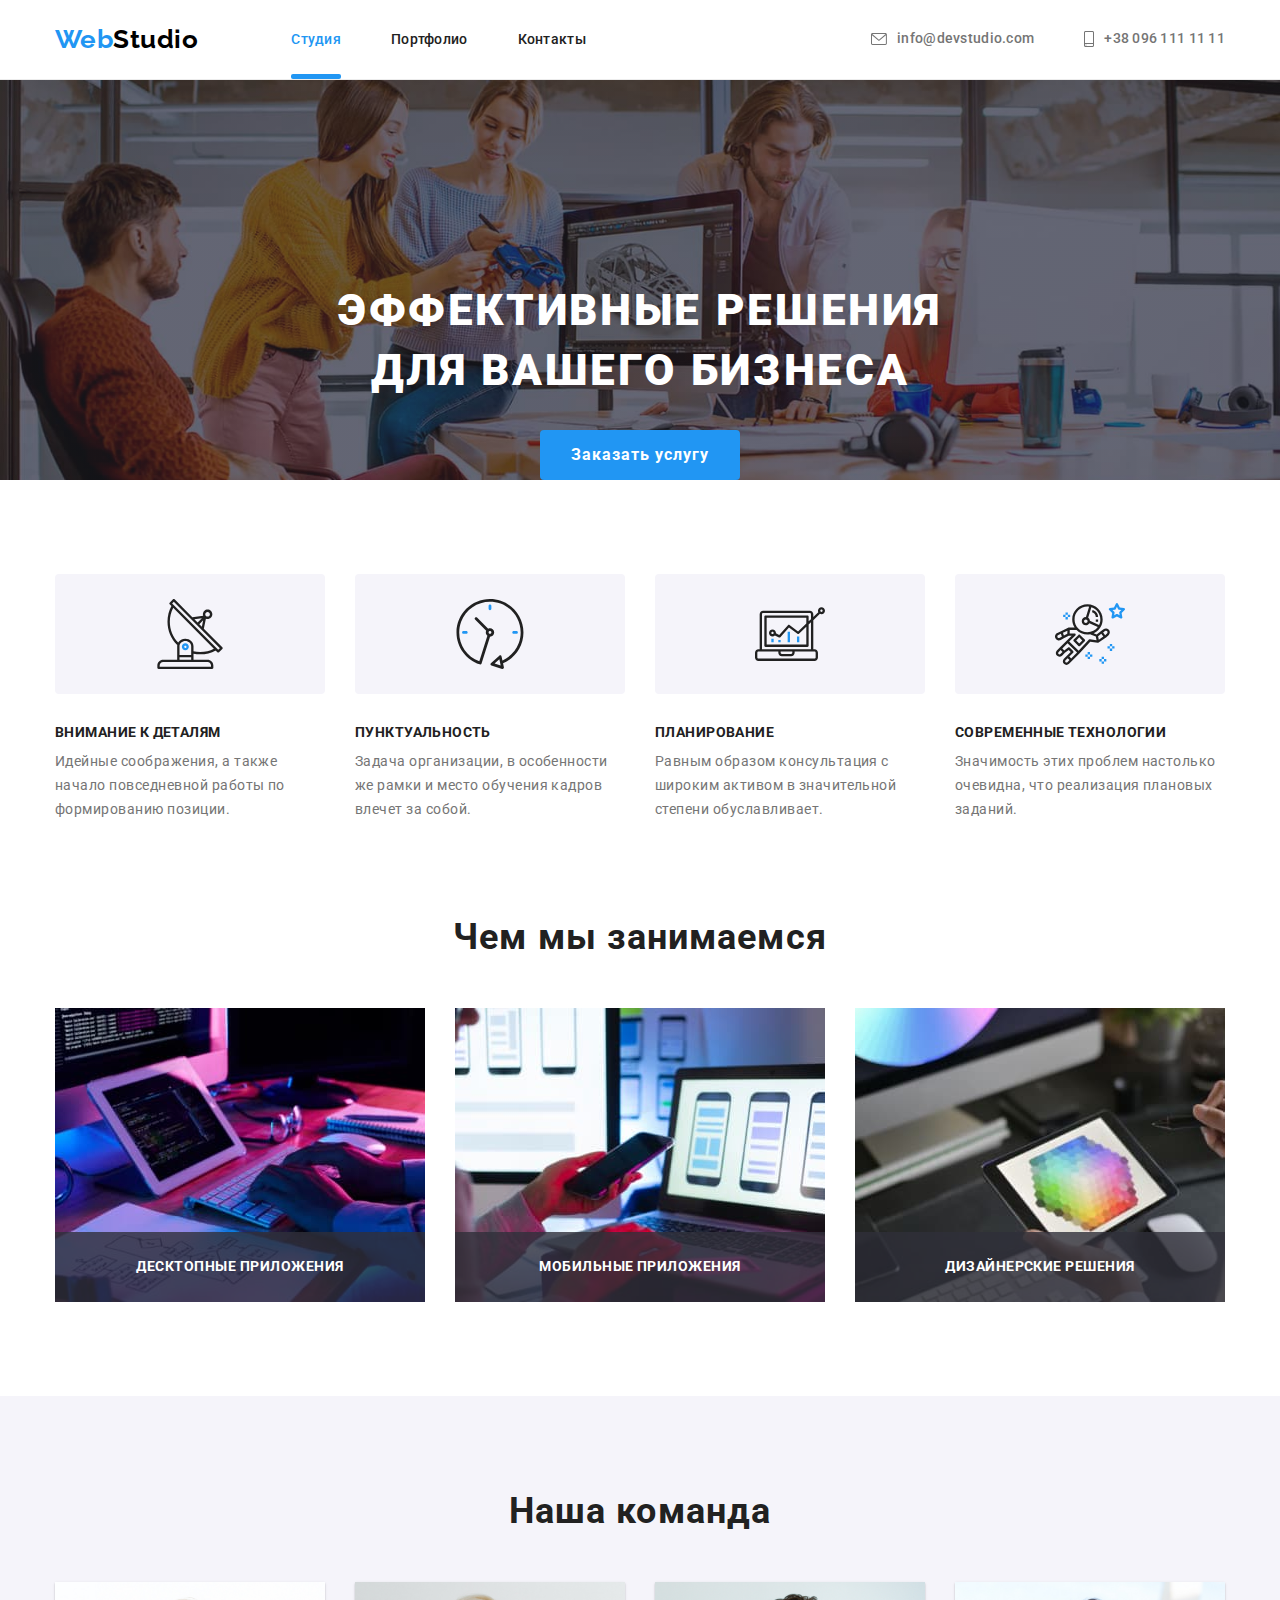
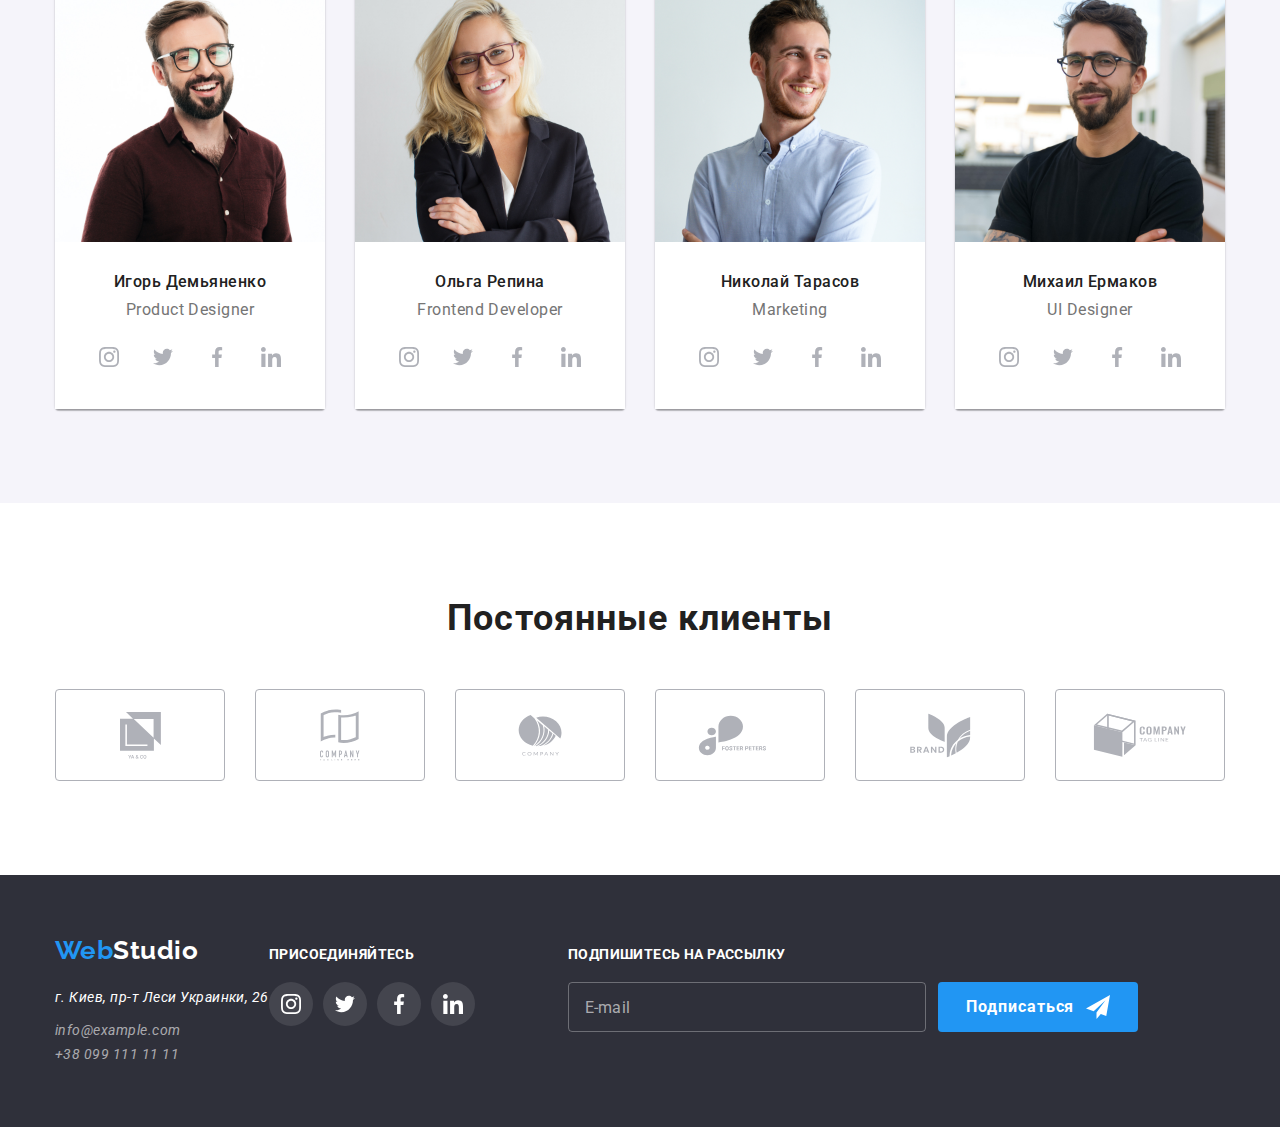
==== index.html @ 848163d6 "added images folders" ====
<!DOCTYPE html>
<html lang="ru">
  <head>
    <meta charset="UTF-8" />
    <meta http-equiv="X-UA-Compatible" content="IE=edge" />
    <meta name="viewport" content="width=device-width, initial-scale=1.0" />
    <title>WebStudio</title>
    <link rel="preconnect" href="https://fonts.googleapis.com" />
    <link rel="preconnect" href="https://fonts.gstatic.com" crossorigin />
    <link
      href="https://fonts.googleapis.com/css2?family=Raleway:wght@700&family=Roboto:wght@400;500;700;900&display=swap"
      rel="stylesheet"
    />
    <link
      rel="stylesheet"
      href="https://cdnjs.cloudflare.com/ajax/libs/modern-normalize/1.1.0/modern-normalize.min.css"
    />
    <link rel="stylesheet" href="./css/main.min.css" />
  </head>
  <body class="page">
    <!-- Шапка сайта -->

    <header class="page-header">
      <div class="container page-header__container">
        <nav class="main-nav">
          <a href="./index.html" class="logo page-header__logo list">
            <span>Web</span>Studio
          </a>

          <ul class="site-nav-list list">
            <li class="site-nav-list__item">
              <a class="site-nav-list__link list current" href="./index.html"
                >Студия</a
              >
            </li>
            <li class="site-nav-list__item">
              <a class="site-nav-list__link list" href="./portfolio.html"
                >Портфолио</a
              >
            </li>
            <li class="site-nav-list__item">
              <a class="site-nav-list__link list" href="">Контакты</a>
            </li>
          </ul>
        </nav>

        <ul class="auth-list list">
          <li class="auth-list__item">
            <a class="auth-list__link list" href="mailto:info@devstudio.com"
              ><svg class="auth-list__icon-mail icons">
                <use href="./images/svg/icons.svg#icon-envelope"></use></svg
              >info@devstudio.com</a
            >
          </li>
          <li class="auth-list__item">
            <a class="auth-list__link list" href="tel:+380961111111"
              ><svg class="auth-list__icon-smartphone icons">
                <use href="./images/svg/icons.svg#icon-smartphone"></use></svg
              >+38 096 111 11 11</a
            >
          </li>
        </ul>
      </div>
    </header>
    <main>
      <!-- Эффективные решения для вашего бизнеса -->
      <section class="hero">
        <div class="container">
          <h1 class="title hero__title hero__title--position">
            Эффективные решения для вашего бизнеса
          </h1>
          <button class="button" type="button" data-modal-open>
            Заказать услугу
          </button>
        </div>
      </section>

      <!-- Наши преимущества -->
      <section class="section features">
        <div class="container">
          <h2 class="title title--invisible">Наши преимущества</h2>
          <ul class="features-list list">
            <li class="features-list__item">
              <div class="features-list__image">
                <svg class="features-list__icon">
                  <use href="./images/svg/icons.svg#icon-antenna"></use>
                </svg>
              </div>
              <h3 class="title features-list__title">Внимание к деталям</h3>
              <p class="features-list__desc">
                Идейные соображения, а также начало повседневной работы по
                формированию позиции.
              </p>
            </li>
            <li class="features-list__item">
              <div class="features-list__image">
                <svg class="features-list__icon">
                  <use href="./images/svg/icons.svg#icon-clock"></use>
                </svg>
              </div>
              <h3 class="title features-list__title">Пунктуальность</h3>
              <p class="features-list__desc">
                Задача организации, в особенности же рамки и место обучения
                кадров влечет за собой.
              </p>
            </li>
            <li class="features-list__item">
              <div class="features-list__image">
                <svg class="features-list__icon">
                  <use href="./images/svg/icons.svg#icon-diagram"></use>
                </svg>
              </div>
              <h3 class="title features-list__title">Планирование</h3>
              <p class="features-list__desc">
                Равным образом консультация с широким активом в значительной
                степени обуславливает.
              </p>
            </li>
            <li class="features-list__item">
              <div class="features-list__image">
                <svg class="features-list__icon">
                  <use href="./images/svg/icons.svg#icon-astronaut"></use>
                </svg>
              </div>
              <h3 class="title features-list__title">Современные технологии</h3>
              <p class="features-list__desc">
                Значимость этих проблем настолько очевидна, что реализация
                плановых заданий.
              </p>
            </li>
          </ul>
        </div>
      </section>

      <!-- Чем мы занимаемся -->
      <section class="section job">
        <div class="container">
          <h2 class="title title--position job__title">Чем мы занимаемся</h2>
          <ul class="job-list list">
            <li class="job-list__item">
              <img
                class="job-list__image"
                src="./images/job/image-1.jpg"
                alt="Верстка сайта"
                width="370"
              />
              <div class="job-list__wrapper">
                <p class="job-list__text">Десктопные приложения</p>
              </div>
            </li>
            <li class="job-list__item">
              <img
                class="job-list__image"
                src="./images/job/image-2.jpg"
                alt="Взаимодействие телефона и компьютера"
                width="370"
              />
              <div class="job-list__wrapper">
                <p class="job-list__text">Мобильные приложения</p>
              </div>
            </li>
            <li class="job-list__item">
              <img
                class="job-list__image"
                src="./images/job/image-3.jpg"
                alt="Выбор палитры цвета на планшете"
                width="370"
              />
              <div class="job-list__wrapper">
                <p class="job-list__text">Дизайнерские решения</p>
              </div>
            </li>
          </ul>
        </div>
      </section>

      <!-- Наша Команда -->
      <section class="section team">
        <div class="container">
          <h2 class="title title--position team__title">Наша команда</h2>
          <ul class="team-list list">
            <li class="team-list__item">
              <img
                class="team-list__image"
                src="./images/team/igor.jpg"
                alt="Мужчина в коричневой рубашке"
                width="270"
              />
              <div class="team-list__wrapper">
                <h3 class="title team-list__title team-list__title--position">
                  Игорь Демьяненко
                </h3>
                <p class="team-list__desc" lang="en">Product Designer</p>
                <ul class="socials-list list">
                  <li class="socials-list__item">
                    <a href="" class="socials-list__link"
                      ><svg width="20" height="20" class="socials-list__icon">
                        <use
                          href="./images/svg/icons.svg#icon-instagram"
                        ></use></svg
                    ></a>
                  </li>
                  <li class="socials-list__item">
                    <a href="" class="socials-list__link">
                      <svg width="20" height="20" class="socials-list__icon">
                        <use href="./images/svg/icons.svg#icon-twitter"></use>
                      </svg>
                    </a>
                  </li>
                  <li class="socials-list__item">
                    <a href="" class="socials-list__link">
                      <svg width="20" height="20" class="socials-list__icon">
                        <use href="./images/svg/icons.svg#icon-facebook"></use>
                      </svg>
                    </a>
                  </li>
                  <li class="socials-list__item">
                    <a href="" class="socials-list__link">
                      <svg width="20" height="20" class="socials-list__icon">
                        <use href="./images/svg/icons.svg#icon-linkedin"></use>
                      </svg>
                    </a>
                  </li>
                </ul>
              </div>
            </li>
            <li class="team-list__item">
              <img
                class="team-list__image"
                src="./images/team/olga.jpg"
                alt="Женщина в темном пиджаке"
                width="270"
              />
              <div class="team-list__wrapper">
                <h3 class="title team-list__title team-list__title--position">
                  Ольга Репина
                </h3>
                <p class="team-list__desc" lang="en">Frontend Developer</p>
                <ul class="socials-list list">
                  <li class="socials-list__item">
                    <a href="" class="socials-list__link">
                      <svg width="20" height="20" class="socials-list__icon">
                        <use href="./images/svg/icons.svg#icon-instagram"></use>
                      </svg>
                    </a>
                  </li>
                  <li class="socials-list__item">
                    <a href="" class="socials-list__link">
                      <svg width="20" height="20" class="socials-list__icon">
                        <use href="./images/svg/icons.svg#icon-twitter"></use>
                      </svg>
                    </a>
                  </li>
                  <li class="socials-list__item">
                    <a href="" class="socials-list__link">
                      <svg width="20" height="20" class="socials-list__icon">
                        <use href="./images/svg/icons.svg#icon-facebook"></use>
                      </svg>
                    </a>
                  </li>
                  <li class="socials-list__item">
                    <a href="" class="socials-list__link">
                      <svg width="20" height="20" class="socials-list__icon">
                        <use href="./images/svg/icons.svg#icon-linkedin"></use>
                      </svg>
                    </a>
                  </li>
                </ul>
              </div>
            </li>
            <li class="team-list__item">
              <img
                class="team-list__image"
                src="./images/team/nikolay.jpg"
                alt="Мужчина в светлой рубашке"
                width="270"
              />
              <div class="team-list__wrapper">
                <h3 class="title team-list__title team-list__title--position">
                  Николай Тарасов
                </h3>
                <p class="team-list__desc" lang="en">Marketing</p>
                <ul class="socials-list list">
                  <li class="socials-list__item">
                    <a href="" class="socials-list__link">
                      <svg width="20" height="20" class="socials-list__icon">
                        <use href="./images/svg/icons.svg#icon-instagram"></use>
                      </svg>
                    </a>
                  </li>
                  <li class="socials-list__item">
                    <a href="" class="socials-list__link">
                      <svg width="20" height="20" class="socials-list__icon">
                        <use href="./images/svg/icons.svg#icon-twitter"></use>
                      </svg>
                    </a>
                  </li>
                  <li class="socials-list__item">
                    <a href="" class="socials-list__link">
                      <svg width="20" height="20" class="socials-list__icon">
                        <use href="./images/svg/icons.svg#icon-facebook"></use>
                      </svg>
                    </a>
                  </li>
                  <li class="socials-list__item">
                    <a href="" class="socials-list__link">
                      <svg width="20" height="20" class="socials-list__icon">
                        <use href="./images/svg/icons.svg#icon-linkedin"></use>
                      </svg>
                    </a>
                  </li>
                </ul>
              </div>
            </li>
            <li class="team-list__item">
              <img
                class="team-list__image"
                src="./images/team/mihail.jpg"
                alt="Мужчина в черной футболке"
                width="270"
              />
              <div class="team-list__wrapper">
                <h3 class="title team-list__title team-list__title--position">
                  Михаил Ермаков
                </h3>
                <p class="team-list__desc" lang="en">UI Designer</p>
                <ul class="socials-list list">
                  <li class="socials-list__item">
                    <a href="" class="socials-list__link list">
                      <svg width="20" height="20" class="socials-list__icon">
                        <use href="./images/svg/icons.svg#icon-instagram"></use>
                      </svg>
                    </a>
                  </li>
                  <li class="socials-list__item">
                    <a href="" class="socials-list__link">
                      <svg width="20" height="20" class="socials-list__icon">
                        <use href="./images/svg/icons.svg#icon-twitter"></use>
                      </svg>
                    </a>
                  </li>
                  <li class="socials-list__item">
                    <a href="" class="socials-list__link">
                      <svg width="20" height="20" class="socials-list__icon">
                        <use href="./images/svg/icons.svg#icon-facebook"></use>
                      </svg>
                    </a>
                  </li>
                  <li class="socials-list__item">
                    <a href="" class="socials-list__link">
                      <svg width="20" height="20" class="socials-list__icon">
                        <use href="./images/svg/icons.svg#icon-linkedin"></use>
                      </svg>
                    </a>
                  </li>
                </ul>
              </div>
            </li>
          </ul>
        </div>
      </section>
      <section class="customers section">
        <div class="container">
          <h2 class="title title--position">Постоянные клиенты</h2>
          <ul class="customers-list list">
            <li class="customers-list__item">
              <a href="" class="customers-list__link">
                <svg width="41" height="47" class="customers-list__icon">
                  <use href="./images/svg/icons.svg#icon-ya-and-co"></use>
                </svg>
              </a>
            </li>
            <li class="customers-list__item">
              <a href="" class="customers-list__link">
                <svg width="40" height="52" class="customers-list__icon">
                  <use href="./images/svg/icons.svg#icon-company-here"></use>
                </svg>
              </a>
            </li>
            <li class="customers-list__item">
              <a href="" class="customers-list__link">
                <svg width="44" height="42" class="customers-list__icon">
                  <use href="./images/svg/icons.svg#icon-company"></use>
                </svg>
              </a>
            </li>
            <li class="customers-list__item">
              <a href="" class="customers-list__link">
                <svg width="85" height="41" class="customers-list__icon">
                  <use href="./images/svg/icons.svg#icon-foster-peters"></use>
                </svg>
              </a>
            </li>
            <li class="customers-list__item">
              <a href="" class="customers-list__link">
                <svg width="63" height="45" class="customers-list__icon">
                  <use href="./images/svg/icons.svg#icon-brand"></use>
                </svg>
              </a>
            </li>
            <li class="customers-list__item">
              <a href="" class="customers-list__link">
                <svg width="94" height="44" class="customers-list__icon">
                  <use
                    href="./images/svg/icons.svg#icon-company-tag-line"
                  ></use>
                </svg>
              </a>
            </li>
          </ul>
        </div>
      </section>
    </main>
    <footer class="footer">
      <div class="container footer__container">
        <div class="contact-info__wrapper">
          <a
            class="logo footer__logo logo--color--white list"
            href="./index.html"
          >
            <span>Web</span>Studio
          </a>
          <address class="contact-info">
            <p class="contact-info__text">г. Киев, пр-т Леси Украинки, 26</p>
            <ul class="contact-info__list list">
              <li class="contact-info__item">
                <a
                  class="contact-info__link--text--mail list"
                  href="mailto:info@example.com"
                  >info@example.com</a
                >
              </li>
              <li class="contact-info__item">
                <a
                  class="contact-info__link--text--tel list"
                  href="tel:+380991111111"
                  >+38 099 111 11 11</a
                >
              </li>
            </ul>
          </address>
        </div>
        <div class="connecting">
          <h2 class="footer__title">присоединяйтесь</h2>
          <ul class="socials-list socials-list--bgc--dark list">
            <li class="socials-list__item">
              <a
                href=""
                class="socials-list__link footer__socials-list--bgc--dark"
              >
                <svg width="20" height="20" class="socials-list__icon">
                  <use href="./images/svg/icons.svg#icon-instagram"></use>
                </svg>
              </a>
            </li>
            <li class="socials-list__item">
              <a
                href=""
                class="socials-list__link footer__socials-list--bgc--dark"
              >
                <svg width="20" height="20" class="socials-list__icon">
                  <use href="./images/svg/icons.svg#icon-twitter"></use>
                </svg>
              </a>
            </li>
            <li class="socials-list__item">
              <a
                href=""
                class="socials-list__link footer__socials-list--bgc--dark"
              >
                <svg width="20" height="20" class="socials-list__icon">
                  <use href="./images/svg/icons.svg#icon-facebook"></use>
                </svg>
              </a>
            </li>
            <li class="socials-list__item">
              <a
                href=""
                class="socials-list__link footer__socials-list--bgc--dark"
              >
                <svg width="20" height="20" class="socials-list__icon">
                  <use href="./images/svg/icons.svg#icon-linkedin"></use>
                </svg>
              </a>
            </li>
          </ul>
        </div>
        <form class="footer-form">
          <h2 class="footer-form__text footer__title">
            Подпишитесь на рассылку
          </h2>

          <div class="sigh-up">
            <input
              name="user_email"
              type="text"
              class="footer-form__input"
              placeholder="E-mail"
            />
            <span class="footer-form__wrapper">
              <button
                class="button footer-form__button--position--left"
                type="submit"
              >
                Подписаться
                <svg class="footer-button-modal-icon">
                  <use href="./images/svg/icons.svg#icon-sign-up"></use>
                </svg>
              </button>
            </span>
          </div>
        </form>
      </div>
    </footer>
    <div class="backdrop is-hidden" data-modal>
      <div class="overlay">
        <button class="button-close overlay__button-close" data-modal-close>
          <svg class="button-close__icon">
            <use href="images/svg/icons.svg#icon-modal-close"></use>
          </svg>
        </button>
        <form class="modal-form">
          <p class="modal-text">Оставьте свои данные, мы вам перезвоним</p>
          <label class="modal-label">
            <span class="modal-label-desc">Имя</span>
            <span class="modal-icon-wrapper">
              <input
                name="user_name"
                type="text"
                class="modal-input"
                required
                minlength="2"
              />
              <svg class="modal-icon">
                <use href="./images/svg/icons.svg#icon-person-black"></use>
              </svg>
            </span>
          </label>
          <label class="modal-label">
            <span class="modal-label-desc">Телефон</span>
            <span class="modal-icon-wrapper">
              <input
                name="user_phone"
                type="tel"
                class="modal-input"
                required
                pattern="[0-9]{2}-[0-9]{3}-[0-9]{3}-[0-9]{2}-[0-9]{2}"
                title="xx-xxx-xxx-xx-xx"
              />
              <svg class="modal-icon">
                <use href="./images/svg/icons.svg#icon-phone-black"></use>
              </svg>
            </span>
          </label>
          <label class="modal-label">
            <span class="modal-label-desc">Почта</span>
            <span class="modal-icon-wrapper">
              <input
                name="user_email"
                type="email"
                class="modal-input"
                required
              />
              <svg class="modal-icon">
                <use href="./images/svg/icons.svg#icon-email-black"></use>
              </svg>
            </span>
          </label>
          <label class="modal-label-comment"
            ><span class="modal-label-desc">Комментарий</span
            ><textarea
              name="user_message"
              class="modal-comment"
              placeholder="Введите текст"
            ></textarea>
          </label>

          <span class="checkbox-wrapper">
            <input class="checkbox" id="user-policy" type="checkbox" />
            <label class="label-checkbox" for="user-policy"
              >Соглашаюсь с рассылкой и принимаю&nbsp;<a
                href=""
                class="modal-link-policy"
                >Условия договора</a
              ></label
            >
          </span>
          <button type="submit" class="button">Отправить</button>
        </form>
      </div>
    </div>
    <script src="./js/modal.js"></script>
  </body>
</html>
---- css/main.min.css ----
:root{--title-text-color: #212121;--text-color: #757575;--accent-color: #2196f3;--accent-color-secondary: #188ce8;--black-color: #000000;--white-color: #ffffff;--footer-link-color: rgba(255, 255, 255, 0.6);--secondary-background-color: #2f303a;--third-background-color: #f5f4fa;--modal-text: #212121;--indent: 30px;--items: 3;--timing-function: cubic-bezier(0.4, 0, 0.2, 1);--duration: 250ms}/*! modern-normalize v1.1.0 | MIT License | https://github.com/sindresorhus/modern-normalize */*,::before,::after{-webkit-box-sizing:border-box;box-sizing:border-box}html{line-height:1.15;-webkit-text-size-adjust:100%;-moz-tab-size:4;-o-tab-size:4;tab-size:4}body{margin:0;font-family:system-ui,-apple-system,"Segoe UI",Roboto,Helvetica,Arial,sans-serif,"Apple Color Emoji","Segoe UI Emoji"}hr{height:0;color:inherit}abbr[title]{-webkit-text-decoration:underline dotted;text-decoration:underline dotted}b,strong{font-weight:bolder}code,kbd,samp,pre{font-family:ui-monospace,SFMono-Regular,Consolas,"Liberation Mono",Menlo,monospace;font-size:1em}small{font-size:80%}sub,sup{font-size:75%;line-height:0;position:relative;vertical-align:baseline}sub{bottom:-0.25em}sup{top:-0.5em}table{text-indent:0;border-color:inherit}button,input,optgroup,select,textarea{font-family:inherit;font-size:100%;line-height:1.15;margin:0}button,select{text-transform:none}button,[type=button],[type=reset],[type=submit]{-webkit-appearance:button}::-moz-focus-inner{border-style:none;padding:0}:-moz-focusring{outline:1px dotted ButtonText}:-moz-ui-invalid{box-shadow:none}legend{padding:0}progress{vertical-align:baseline}::-webkit-inner-spin-button,::-webkit-outer-spin-button{height:auto}[type=search]{-webkit-appearance:textfield;outline-offset:-2px}::-webkit-search-decoration{-webkit-appearance:none}::-webkit-file-upload-button{-webkit-appearance:button;font:inherit}summary{display:list-item}.visually-hidden{position:absolute;width:1px;height:1px;margin:-1px;border:0;padding:0;white-space:nowrap;-webkit-clip-path:inset(100%);clip-path:inset(100%);clip:rect(0 0 0 0);overflow:hidden}.customers-list__link,.features-list__image,.socials-list__link,.button-close{display:-webkit-box;display:-ms-flexbox;display:flex;-webkit-box-pack:center;-ms-flex-pack:center;justify-content:center;-webkit-box-align:center;-ms-flex-align:center;align-items:center}h1,h2,h3,h4,h5,h6,p{margin:0}body{background-color:var(--white-color);color:var(--text-color);font-family:"Roboto",sans-serif;font-size:16px;letter-spacing:.03em}img{display:block}.list{padding:0;margin:0;list-style:none;text-decoration:none}*:hover,*:focus{-webkit-transition:color var(--duration) var(--timing-function);transition:color var(--duration) var(--timing-function)}.section{padding-top:94px;padding-bottom:94px}.container{width:1200px;padding-left:15px;padding-right:15px;margin-left:auto;margin-right:auto}.page-header__container{display:-webkit-box;display:-ms-flexbox;display:flex;-webkit-box-align:center;-ms-flex-align:center;align-items:center}.footer__container{display:-webkit-box;display:-ms-flexbox;display:flex;-webkit-box-align:baseline;-ms-flex-align:baseline;align-items:baseline}.logo{display:block;color:var(--black-color);font-family:"Raleway",sans-serif;font-weight:700;font-size:26px;line-height:1.19}.logo span{color:var(--accent-color)}.page-header__logo{margin-right:93px}.footer__logo{margin-bottom:20px}.logo--color--white{color:var(--white-color)}.button{display:block;cursor:pointer;margin-left:auto;margin-right:auto;min-width:200px;padding-top:10px;padding-bottom:10px;font-weight:700;font-size:16px;line-height:1.88;letter-spacing:.06em;color:var(--white-color);border:none;border-radius:4px;background-color:var(--accent-color);-webkit-transition:background-color var(--duration) var(--timing-function),-webkit-box-shadow var(--duration) var(--timing-function);transition:background-color var(--duration) var(--timing-function),-webkit-box-shadow var(--duration) var(--timing-function);transition:box-shadow var(--duration) var(--timing-function),background-color var(--duration) var(--timing-function);transition:box-shadow var(--duration) var(--timing-function),background-color var(--duration) var(--timing-function),-webkit-box-shadow var(--duration) var(--timing-function)}.button:hover,.button:focus{background-color:var(--accent-color-secondary);-webkit-box-shadow:0px 1px 3px rgba(0,0,0,.12),0px 1px 1px rgba(0,0,0,.14),0px 2px 1px rgba(0,0,0,.2);box-shadow:0px 1px 3px rgba(0,0,0,.12),0px 1px 1px rgba(0,0,0,.14),0px 2px 1px rgba(0,0,0,.2)}.footer-form__button--position--left{margin-left:12px;text-align:left;padding-left:28px}.filter-menu__button{min-width:73px;padding:6px 22px;font-weight:500;line-height:1.63;letter-spacing:.03em;-webkit-transition:background-color var(--duration) var(--timing-function),color var(--duration) var(--timing-function),-webkit-box-shadow var(--duration) var(--timing-function);transition:background-color var(--duration) var(--timing-function),color var(--duration) var(--timing-function),-webkit-box-shadow var(--duration) var(--timing-function);transition:background-color var(--duration) var(--timing-function),color var(--duration) var(--timing-function),box-shadow var(--duration) var(--timing-function);transition:background-color var(--duration) var(--timing-function),color var(--duration) var(--timing-function),box-shadow var(--duration) var(--timing-function),-webkit-box-shadow var(--duration) var(--timing-function);color:var(--title-text-color);background-color:var(--third-background-color)}.filter-menu__button:not(:last-child){margin-right:8px}.filter-menu__button:hover,.filter-menu__button:focus{color:var(--white-color);background-color:var(--accent-color);border-color:var(--accent-color);-webkit-box-shadow:0px 3px 1px rgba(0,0,0,.1),0px 1px 2px rgba(0,0,0,.08),0px 2px 2px rgba(0,0,0,.12);box-shadow:0px 3px 1px rgba(0,0,0,.1),0px 1px 2px rgba(0,0,0,.08),0px 2px 2px rgba(0,0,0,.12)}.button-close{width:30px;height:30px;border-radius:50%;background:#fff;border:1px solid rgba(0,0,0,.1)}.button-close:focus{outline:none}.overlay__button-close{position:absolute;top:8px;right:8px}.socials-list{display:-webkit-box;display:-ms-flexbox;display:flex;background-color:var(--white-color);-webkit-box-pack:center;-ms-flex-pack:center;justify-content:center;-webkit-box-align:center;-ms-flex-align:center;align-items:center;gap:10px}.socials-list__link{-webkit-transition:background-color var(--duration) var(--timing-function),fill var(--duration) var(--timing-function);transition:background-color var(--duration) var(--timing-function),fill var(--duration) var(--timing-function);background-color:var(--white-color);fill:#afb1b8;width:44px;height:44px;border-radius:50%}.socials-list__link:hover,.socials-list__link:focus{background-color:var(--accent-color);fill:var(--white-color)}.socials-list--bgc--dark{background-color:var(--secondary-background-color);padding-bottom:0}.footer__socials-list--bgc--dark{-webkit-transition:background-color var(--duration) var(--timing-function);transition:background-color var(--duration) var(--timing-function);fill:var(--white-color);background-color:rgba(255,255,255,.1)}.footer__socials-list--bgc--dark:hover,.footer__socials-list--bgc--dark:focus{background-color:var(--accent-color)}.title{display:block;margin-left:auto;margin-right:auto;color:var(--title-text-color);font-weight:700;font-size:36px;line-height:1.1666666667;text-align:center;letter-spacing:.03em}.title--color--black{color:var(--title-text-color)}.title--position{margin-bottom:50px}.title--invisible{display:none}.hero__title{width:696px;font-weight:900;font-size:44px;line-height:1.3636363636;letter-spacing:.06em;text-transform:uppercase;color:var(--white-color);text-align:center}.hero__title--position{margin-bottom:30px}.features-list__title{display:block;margin-bottom:10px;font-weight:700;font-size:14px;line-height:1.1428571429;text-align:left;text-transform:uppercase}.team-list__title{font-weight:500;font-size:16px;line-height:1.1875}.team-list__title--position{margin-bottom:10px}.footer__title{margin-bottom:20px;font-weight:700;font-size:14px;line-height:1.1428571429;letter-spacing:.03em;text-transform:uppercase;color:var(--white-color)}.cards-set__title{margin-bottom:4px;font-weight:700;font-size:18px;line-height:2;text-align:left;letter-spacing:.06em}.backdrop{position:fixed;top:0;left:0;opacity:1;-webkit-transition:opacity var(--duration) var(--timing-function),visibility var(--duration) var(--timing-function);transition:opacity var(--duration) var(--timing-function),visibility var(--duration) var(--timing-function);width:100%;height:100%;background:rgba(0,0,0,.2)}.backdrop.is-hidden{visibility:hidden;opacity:0;pointer-events:none}.overlay{position:relative;-webkit-transform:translate(-50%, -50%) scale(1, 1);transform:translate(-50%, -50%) scale(1, 1);-webkit-transition:opacity var(--duration) var(--timing-function),-webkit-transform var(--duration) var(--timing-function);transition:opacity var(--duration) var(--timing-function),-webkit-transform var(--duration) var(--timing-function);transition:transform var(--duration) var(--timing-function),opacity var(--duration) var(--timing-function);transition:transform var(--duration) var(--timing-function),opacity var(--duration) var(--timing-function),-webkit-transform var(--duration) var(--timing-function);opacity:1;width:528px;height:581px;top:50%;left:50%;padding:40px;background:#fff;-webkit-box-shadow:0px 1px 3px rgba(0,0,0,.12),0px 1px 1px rgba(0,0,0,.14),0px 2px 1px rgba(0,0,0,.2);box-shadow:0px 1px 3px rgba(0,0,0,.12),0px 1px 1px rgba(0,0,0,.14),0px 2px 1px rgba(0,0,0,.2);border-radius:4px}.backdrop.is-hidden .overlay{opacity:0;-webkit-transform:translate(-50%, -50%) scale(0.1, 0.1);transform:translate(-50%, -50%) scale(0.1, 0.1)}.button-close__icon{-webkit-transition:fill var(--duration) var(--timing-function);transition:fill var(--duration) var(--timing-function);width:18px;height:18px}.button-close:focus .button-close__icon{fill:var(--accent-color)}.modal-form{display:-webkit-box;display:-ms-flexbox;display:flex;-webkit-box-orient:vertical;-webkit-box-direction:normal;-ms-flex-direction:column;flex-direction:column}.modal-text{margin-bottom:12px;font-weight:700;font-size:20px;line-height:1.15;color:var(--modal-text)}.modal-label{margin-bottom:10px}.modal-input{cursor:pointer;padding-left:42px;padding-top:12px;padding-bottom:12px;-webkit-transition:border var(--duration) var(--timing-function);transition:border var(--duration) var(--timing-function);height:40px;width:100%;border:1px solid rgba(33,33,33,.2);border-radius:4px;font-size:12px;line-height:1.17;letter-spacing:.01em;color:var(--modal-text)}.modal-input:focus{outline:none;border:1px solid var(--accent-color)}.modal-label-desc{display:block;margin-bottom:4px;font-size:12px;line-height:1.17;letter-spacing:.01em;color:var(--text-color)}.modal-icon-wrapper{display:block;position:relative}.modal-icon{display:block;position:absolute;top:50%;left:12px;-webkit-transform:translateY(-50%);transform:translateY(-50%);-webkit-transition:fill var(--duration) var(--timing-function);transition:fill var(--duration) var(--timing-function);width:18px;height:18px}.modal-input:focus+.modal-icon{fill:var(--accent-color)}.modal-comment{height:120px;width:100%;border:1px solid rgba(33,33,33,.2);border-radius:4px;font-size:12px;line-height:1.17;letter-spacing:.01em;-webkit-transition:border var(--duration) var(--timing-function);transition:border var(--duration) var(--timing-function);padding:12px 16px;resize:none}.modal-comment:focus{outline:none;border:1px solid var(--accent-color)}.modal-comment::-webkit-input-placeholder{font-size:12px;line-height:1.17;letter-spacing:.01em;color:rgba(117,117,117,.5)}.modal-comment::-moz-placeholder{font-size:12px;line-height:1.17;letter-spacing:.01em;color:rgba(117,117,117,.5)}.modal-comment:-ms-input-placeholder{font-size:12px;line-height:1.17;letter-spacing:.01em;color:rgba(117,117,117,.5)}.modal-comment::-ms-input-placeholder{font-size:12px;line-height:1.17;letter-spacing:.01em;color:rgba(117,117,117,.5)}.modal-comment::placeholder{font-size:12px;line-height:1.17;letter-spacing:.01em;color:rgba(117,117,117,.5)}.modal-label-comment{margin-bottom:20px}.checkbox-wrapper{margin-bottom:30px}.checkbox{position:absolute;width:1px;height:1px;margin:-1px;border:0;padding:0;white-space:nowrap;-webkit-clip-path:inset(100%);clip-path:inset(100%);clip:rect(0 0 0 0);overflow:hidden}.label-checkbox{display:-webkit-box;display:-ms-flexbox;display:flex;-ms-flex-wrap:wrap;flex-wrap:wrap;-webkit-box-align:center;-ms-flex-align:center;align-items:center;-webkit-transition:background-color var(--duration) var(--timing-function),border var(--duration) var(--timing-function);transition:background-color var(--duration) var(--timing-function),border var(--duration) var(--timing-function);font-size:14px;line-height:1.71;color:#757575}.label-checkbox::before{display:inline-block;margin-left:14px;margin-right:7px;content:"";width:16px;height:15px;cursor:pointer;border:2px solid #212121;border-radius:2px}.checkbox:checked+.label-checkbox::before{background-color:var(--accent-color);background-image:url(../images/svg/custom-checkbox.svg);background-size:contain;background-origin:border-box;border:2px solid var(--accent-color)}.modal-link-policy{padding:0;margin:0;display:inline-block;font-size:14px;line-height:1.71;-webkit-text-decoration-line:underline;text-decoration-line:underline;color:#2196f3}.page-header{padding-top:24px;padding-bottom:24px;border-bottom:1px solid #ececec}.main-nav{display:-webkit-box;display:-ms-flexbox;display:flex}.site-nav-list{display:-webkit-box;display:-ms-flexbox;display:flex;gap:50px;-webkit-box-align:center;-ms-flex-align:center;align-items:center}.site-nav-list__link{position:relative;-webkit-transition:color var(--duration) var(--timing-function);transition:color var(--duration) var(--timing-function);padding-top:32px;padding-bottom:32px;color:var(--title-text-color);font-weight:500;font-size:14px;line-height:1.14;letter-spacing:.02em}.site-nav-list__link:hover,.site-nav-list__link:focus{color:var(--accent-color)}.site-nav-list__link.current{color:var(--accent-color)}.site-nav-list__link.current::after{display:block;position:absolute;bottom:0;left:0;content:"";width:100%;height:5px;background:var(--accent-color);border-radius:2px}.auth-list{display:-webkit-box;display:-ms-flexbox;display:flex;-webkit-box-align:center;-ms-flex-align:center;align-items:center;margin-left:auto;gap:50px}.auth-list__link{-webkit-transition:color var(--duration) var(--timing-function);transition:color var(--duration) var(--timing-function);display:-webkit-box;display:-ms-flexbox;display:flex;-webkit-box-align:center;-ms-flex-align:center;align-items:center;color:var(--text-color);font-weight:500;font-size:14px;line-height:1.14;letter-spacing:.02em}.auth-list__link:hover,.auth-list__link:focus{color:var(--accent-color)}.auth-list__icon-mail{width:16px;height:12px;margin-right:10px;fill:currentColor}.auth-list__icon-smartphone{width:10px;height:16px;margin-right:10px;fill:currentColor}.icons:hover,.icons:focus{fill:var(--accent-color)}.hero{margin-left:auto;margin-right:auto;max-width:1600px;height:400px;background-color:var(--secondary-background-color);background-image:-webkit-gradient(linear, left top, right top, from(rgba(47, 48, 58, 0.4)), to(rgba(47, 48, 58, 0.4))),url(../../images/hero_desktop.jpg);background-image:linear-gradient(to right, rgba(47, 48, 58, 0.4), rgba(47, 48, 58, 0.4)),url(../../images/hero_desktop.jpg);background-size:cover;background-position:center;padding-top:200px;padding-bottom:200px}.features-list{display:-webkit-box;display:-ms-flexbox;display:flex;gap:30px}.features-list__item{width:270px}.features-list__image{background-color:var(--third-background-color);width:270px;height:120px;border-radius:4px;margin-bottom:30px;padding:25px auto}.features-list__icon{width:70px;height:70px}.features-list__desc{font-size:14px;line-height:1.71}.section.job{padding-top:0}.job-list{display:-webkit-box;display:-ms-flexbox;display:flex;-ms-flex-wrap:wrap;flex-wrap:wrap;gap:var(--indent)}.job-list__item{position:relative;overflow:hidden;-ms-flex-preferred-size:calc((100% - var(--indent)*(var(--items) - 1))/var(--items));flex-basis:calc((100% - var(--indent)*(var(--items) - 1))/var(--items))}.job-list__wrapper{position:absolute;bottom:0;width:100%;padding-top:27px;padding-bottom:27px;background:rgba(47,48,58,.8)}.job-list__text{text-align:center;font-weight:700;font-size:14px;line-height:1.14;text-transform:uppercase;color:var(--white-color)}.team-list{display:-webkit-box;display:-ms-flexbox;display:flex;-ms-flex-wrap:wrap;flex-wrap:wrap;gap:var(--indent);--items: 4}.team-list__item{-ms-flex-preferred-size:calc((100% - var(--indent)*(var(--items) - 1))/var(--items));flex-basis:calc((100% - var(--indent)*(var(--items) - 1))/var(--items));-webkit-box-shadow:0px 1px 3px rgba(0,0,0,.12),0px 1px 1px rgba(0,0,0,.14),0px 2px 1px rgba(0,0,0,.2);box-shadow:0px 1px 3px rgba(0,0,0,.12),0px 1px 1px rgba(0,0,0,.14),0px 2px 1px rgba(0,0,0,.2);border-radius:0px 0px 4px 4px}.team-list__wrapper{text-align:center;padding-top:30px;padding-bottom:30px;padding-left:5px;padding-right:5px;background-color:var(--white-color)}.team{background-color:var(--third-background-color)}.team-list__desc{margin-bottom:16px;font-weight:400}.customers-list{display:-webkit-box;display:-ms-flexbox;display:flex;-webkit-box-align:center;-ms-flex-align:center;align-items:center;-ms-flex-wrap:wrap;flex-wrap:wrap;gap:var(--indent);--items: 4}.customers-list__link{-webkit-transition:border-color var(--duration) var(--timing-function),fill var(--duration) var(--timing-function);transition:border-color var(--duration) var(--timing-function),fill var(--duration) var(--timing-function);-ms-flex-preferred-size:calc((100% - var(--indent)*(var(--items) - 1))/var(--items));flex-basis:calc((100% - var(--indent)*(var(--items) - 1))/var(--items));width:170px;height:92px;border:1px solid #afb1b8;fill:#afb1b8;border-radius:4px}.customers-list__link:hover,.customers-list__link:focus{border-color:var(--accent-color);fill:var(--accent-color)}.footer{background-color:var(--secondary-background-color);padding-top:60px;padding-bottom:60px}.contact-info__link--text--mail{margin-bottom:9px}.contact-info__link--text--mail,.contact-info__link--text--tel,.contact-info__text{color:var(--footer-link-color);font-size:14px;line-height:1.71}.contact-info__text{margin-bottom:9px;color:var(--white-color)}.footer-address{margin-right:70px}.footer-container{display:-webkit-box;display:-ms-flexbox;display:flex;-webkit-box-align:baseline;-ms-flex-align:baseline;align-items:baseline}.footer-form{margin-left:93px}.sigh-up{display:-webkit-box;display:-ms-flexbox;display:flex;-webkit-box-align:center;-ms-flex-align:center;align-items:center}.footer-form__wrapper{display:block;position:relative}.footer-button-modal-icon{display:block;position:absolute;top:50%;right:28px;-webkit-transform:translateY(-50%);transform:translateY(-50%);width:24px;height:24px}.footer-form__input{cursor:pointer;width:358px;height:50px;padding:15px 16px;background-color:rgba(0,0,0,0);font-size:16px;line-height:1.25;letter-spacing:.01em;color:var(--white-color);border:1px solid rgba(255,255,255,.3);border-radius:4px;-webkit-transition:-webkit-filter var(--duration) var(--timing-function);transition:-webkit-filter var(--duration) var(--timing-function);transition:filter var(--duration) var(--timing-function);transition:filter var(--duration) var(--timing-function), -webkit-filter var(--duration) var(--timing-function)}.footer-form__input:focus{outline:none;-webkit-filter:drop-shadow(0px 4px 4px rgba(0, 0, 0, 0.15));filter:drop-shadow(0px 4px 4px rgba(0, 0, 0, 0.15))}.footer-form__input::-webkit-input-placeholder{font-size:16px;line-height:1.25;color:rgba(255,255,255,.6)}.footer-form__input::-moz-placeholder{font-size:16px;line-height:1.25;color:rgba(255,255,255,.6)}.footer-form__input:-ms-input-placeholder{font-size:16px;line-height:1.25;color:rgba(255,255,255,.6)}.footer-form__input::-ms-input-placeholder{font-size:16px;line-height:1.25;color:rgba(255,255,255,.6)}.footer-form__input::placeholder{font-size:16px;line-height:1.25;color:rgba(255,255,255,.6)}.filter-menu{display:-webkit-box;display:-ms-flexbox;display:flex;-webkit-box-pack:center;-ms-flex-pack:center;justify-content:center;gap:8px;margin-bottom:50px}.cards-set{display:-webkit-box;display:-ms-flexbox;display:flex;-ms-flex-wrap:wrap;flex-wrap:wrap;gap:var(--indent);--items: 9}.cards-set__wrapper-desc{padding-left:24px;padding-right:24px;padding-bottom:20px;padding-top:20px;background:#fff;border:1px solid #eee;border-top:none}.cards-set__link{-webkit-transition:-webkit-box-shadow var(--duration) var(--timing-function);transition:-webkit-box-shadow var(--duration) var(--timing-function);transition:box-shadow var(--duration) var(--timing-function);transition:box-shadow var(--duration) var(--timing-function), -webkit-box-shadow var(--duration) var(--timing-function);color:var(--text-color);display:inline-block}.cards-set__link:hover,.cards-set__link:focus{-webkit-box-shadow:0px 1px 1px rgba(0,0,0,.12),0px 4px 4px rgba(0,0,0,.06),1px 4px 6px rgba(0,0,0,.16);box-shadow:0px 1px 1px rgba(0,0,0,.12),0px 4px 4px rgba(0,0,0,.06),1px 4px 6px rgba(0,0,0,.16)}.cards-set__wrapper{position:relative;overflow:hidden}.cards-set__wrapper-popup{position:absolute;top:0;left:0;width:100%;height:100%;-webkit-transition:-webkit-transform var(--duration) var(--timing-function);transition:-webkit-transform var(--duration) var(--timing-function);transition:transform var(--duration) var(--timing-function);transition:transform var(--duration) var(--timing-function), -webkit-transform var(--duration) var(--timing-function);-webkit-transform:translateY(100%);transform:translateY(100%);padding:63px 24px;background:rgba(33,150,243,.9)}.cards-set__link:hover .cards-set__wrapper-popup,.cards-set__link:focus .cards-set__wrapper-popup{-webkit-transform:translateY(0);transform:translateY(0)}.cards-set__popup-desc{font-size:18px;line-height:1.56;letter-spacing:.03em;color:var(--white-color)}.cards-set__subtitle{line-height:1.88}/*# sourceMappingURL=main.min.css.map */
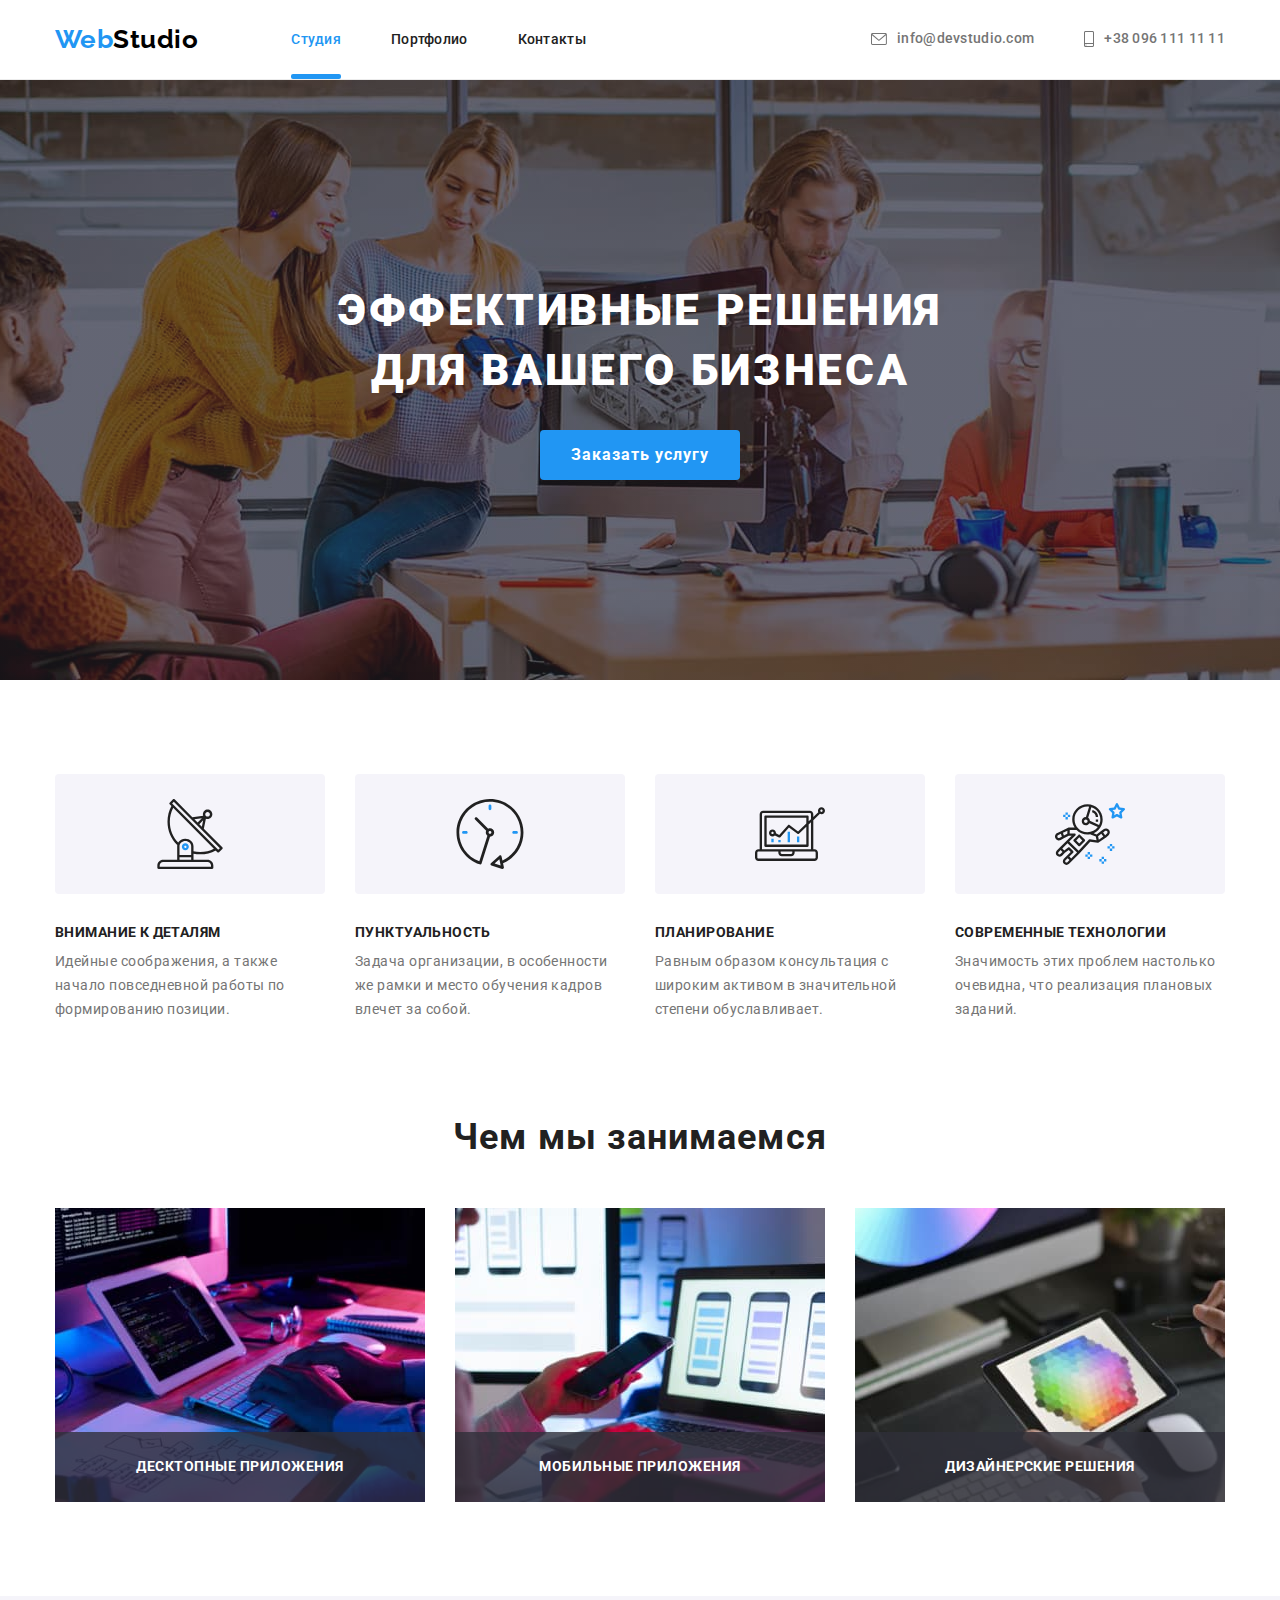
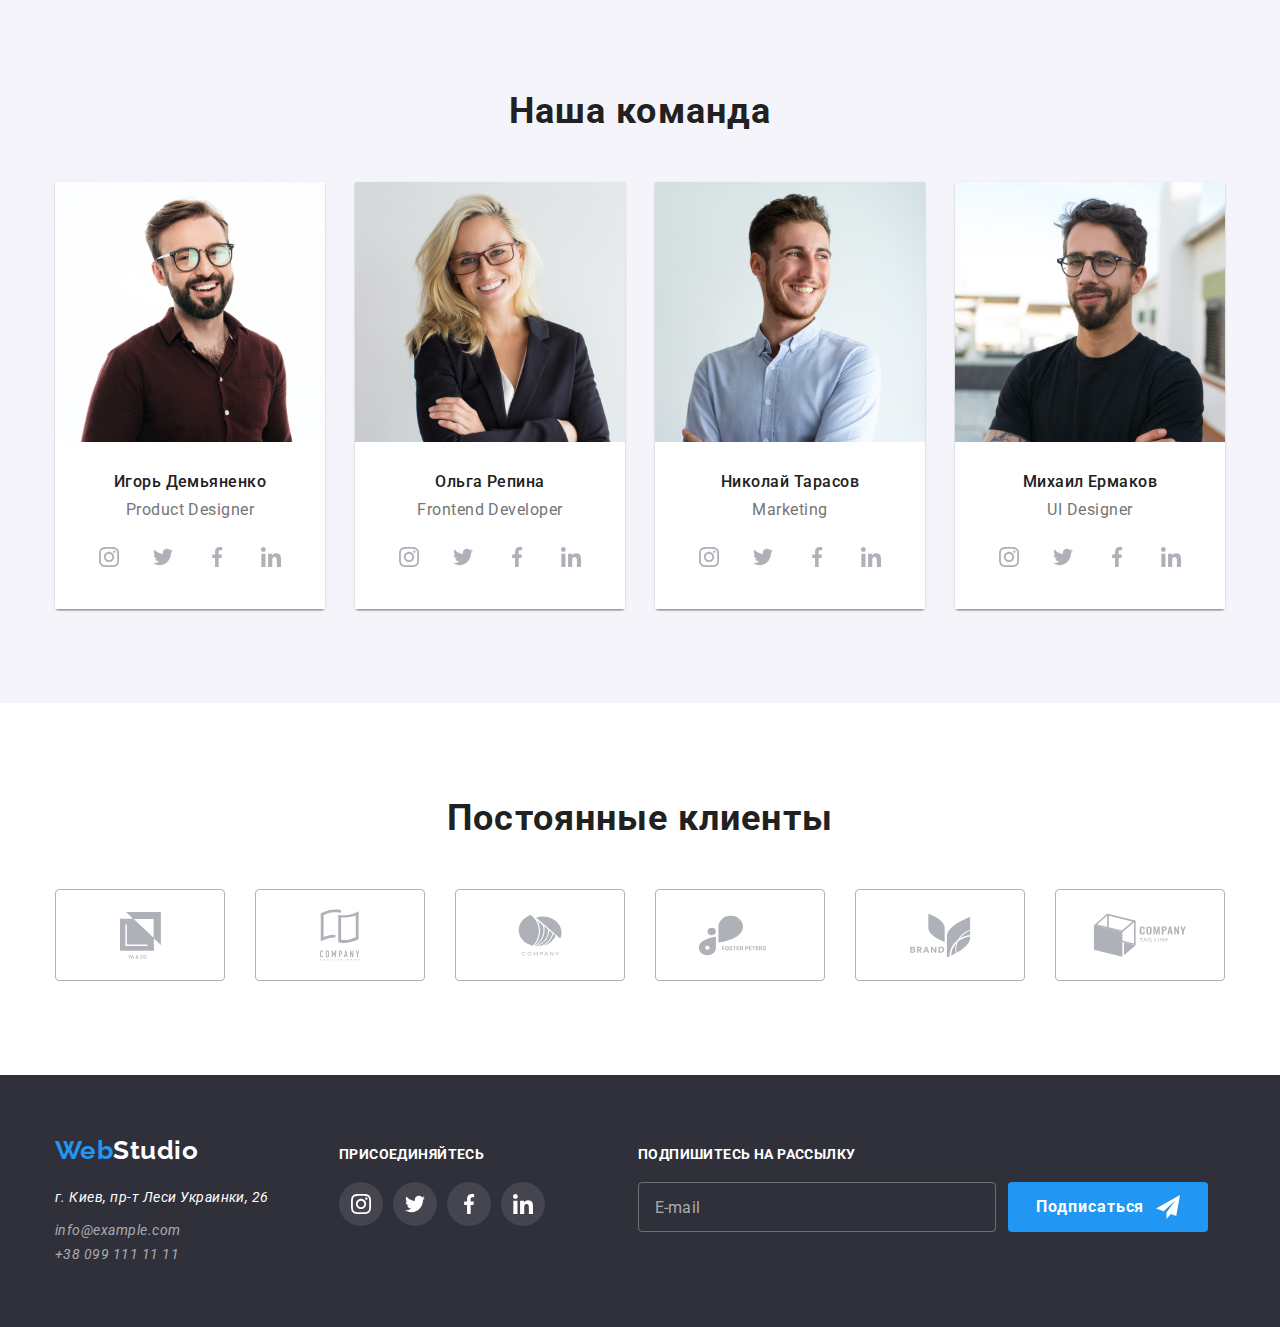
==== commit a796bfb3: "contact-info__wrapper" ====
--- a/index.html
+++ b/index.html
@@ -590,5 +590,6 @@
       </div>
     </div>
     <script src="./js/modal.js"></script>
+    <script src="./js/mobile-menu.js"></script>
   </body>
 </html>
--- a/css/main.min.css
+++ b/css/main.min.css
@@ -1 +1 @@
-:root{--title-text-color: #212121;--text-color: #757575;--accent-color: #2196f3;--accent-color-secondary: #188ce8;--black-color: #000000;--white-color: #ffffff;--footer-link-color: rgba(255, 255, 255, 0.6);--secondary-background-color: #2f303a;--third-background-color: #f5f4fa;--modal-text: #212121;--indent: 30px;--items: 3;--timing-function: cubic-bezier(0.4, 0, 0.2, 1);--duration: 250ms}/*! modern-normalize v1.1.0 | MIT License | https://github.com/sindresorhus/modern-normalize */*,::before,::after{-webkit-box-sizing:border-box;box-sizing:border-box}html{line-height:1.15;-webkit-text-size-adjust:100%;-moz-tab-size:4;-o-tab-size:4;tab-size:4}body{margin:0;font-family:system-ui,-apple-system,"Segoe UI",Roboto,Helvetica,Arial,sans-serif,"Apple Color Emoji","Segoe UI Emoji"}hr{height:0;color:inherit}abbr[title]{-webkit-text-decoration:underline dotted;text-decoration:underline dotted}b,strong{font-weight:bolder}code,kbd,samp,pre{font-family:ui-monospace,SFMono-Regular,Consolas,"Liberation Mono",Menlo,monospace;font-size:1em}small{font-size:80%}sub,sup{font-size:75%;line-height:0;position:relative;vertical-align:baseline}sub{bottom:-0.25em}sup{top:-0.5em}table{text-indent:0;border-color:inherit}button,input,optgroup,select,textarea{font-family:inherit;font-size:100%;line-height:1.15;margin:0}button,select{text-transform:none}button,[type=button],[type=reset],[type=submit]{-webkit-appearance:button}::-moz-focus-inner{border-style:none;padding:0}:-moz-focusring{outline:1px dotted ButtonText}:-moz-ui-invalid{box-shadow:none}legend{padding:0}progress{vertical-align:baseline}::-webkit-inner-spin-button,::-webkit-outer-spin-button{height:auto}[type=search]{-webkit-appearance:textfield;outline-offset:-2px}::-webkit-search-decoration{-webkit-appearance:none}::-webkit-file-upload-button{-webkit-appearance:button;font:inherit}summary{display:list-item}.visually-hidden{position:absolute;width:1px;height:1px;margin:-1px;border:0;padding:0;white-space:nowrap;-webkit-clip-path:inset(100%);clip-path:inset(100%);clip:rect(0 0 0 0);overflow:hidden}.customers-list__link,.features-list__image,.socials-list__link,.button-close{display:-webkit-box;display:-ms-flexbox;display:flex;-webkit-box-pack:center;-ms-flex-pack:center;justify-content:center;-webkit-box-align:center;-ms-flex-align:center;align-items:center}h1,h2,h3,h4,h5,h6,p{margin:0}body{background-color:var(--white-color);color:var(--text-color);font-family:"Roboto",sans-serif;font-size:16px;letter-spacing:.03em}img{display:block}.list{padding:0;margin:0;list-style:none;text-decoration:none}*:hover,*:focus{-webkit-transition:color var(--duration) var(--timing-function);transition:color var(--duration) var(--timing-function)}.section{padding-top:94px;padding-bottom:94px}.container{width:1200px;padding-left:15px;padding-right:15px;margin-left:auto;margin-right:auto}.page-header__container{display:-webkit-box;display:-ms-flexbox;display:flex;-webkit-box-align:center;-ms-flex-align:center;align-items:center}.footer__container{display:-webkit-box;display:-ms-flexbox;display:flex;-webkit-box-align:baseline;-ms-flex-align:baseline;align-items:baseline}.logo{display:block;color:var(--black-color);font-family:"Raleway",sans-serif;font-weight:700;font-size:26px;line-height:1.19}.logo span{color:var(--accent-color)}.page-header__logo{margin-right:93px}.footer__logo{margin-bottom:20px}.logo--color--white{color:var(--white-color)}.button{display:block;cursor:pointer;margin-left:auto;margin-right:auto;min-width:200px;padding-top:10px;padding-bottom:10px;font-weight:700;font-size:16px;line-height:1.88;letter-spacing:.06em;color:var(--white-color);border:none;border-radius:4px;background-color:var(--accent-color);-webkit-transition:background-color var(--duration) var(--timing-function),-webkit-box-shadow var(--duration) var(--timing-function);transition:background-color var(--duration) var(--timing-function),-webkit-box-shadow var(--duration) var(--timing-function);transition:box-shadow var(--duration) var(--timing-function),background-color var(--duration) var(--timing-function);transition:box-shadow var(--duration) var(--timing-function),background-color var(--duration) var(--timing-function),-webkit-box-shadow var(--duration) var(--timing-function)}.button:hover,.button:focus{background-color:var(--accent-color-secondary);-webkit-box-shadow:0px 1px 3px rgba(0,0,0,.12),0px 1px 1px rgba(0,0,0,.14),0px 2px 1px rgba(0,0,0,.2);box-shadow:0px 1px 3px rgba(0,0,0,.12),0px 1px 1px rgba(0,0,0,.14),0px 2px 1px rgba(0,0,0,.2)}.footer-form__button--position--left{margin-left:12px;text-align:left;padding-left:28px}.filter-menu__button{min-width:73px;padding:6px 22px;font-weight:500;line-height:1.63;letter-spacing:.03em;-webkit-transition:background-color var(--duration) var(--timing-function),color var(--duration) var(--timing-function),-webkit-box-shadow var(--duration) var(--timing-function);transition:background-color var(--duration) var(--timing-function),color var(--duration) var(--timing-function),-webkit-box-shadow var(--duration) var(--timing-function);transition:background-color var(--duration) var(--timing-function),color var(--duration) var(--timing-function),box-shadow var(--duration) var(--timing-function);transition:background-color var(--duration) var(--timing-function),color var(--duration) var(--timing-function),box-shadow var(--duration) var(--timing-function),-webkit-box-shadow var(--duration) var(--timing-function);color:var(--title-text-color);background-color:var(--third-background-color)}.filter-menu__button:not(:last-child){margin-right:8px}.filter-menu__button:hover,.filter-menu__button:focus{color:var(--white-color);background-color:var(--accent-color);border-color:var(--accent-color);-webkit-box-shadow:0px 3px 1px rgba(0,0,0,.1),0px 1px 2px rgba(0,0,0,.08),0px 2px 2px rgba(0,0,0,.12);box-shadow:0px 3px 1px rgba(0,0,0,.1),0px 1px 2px rgba(0,0,0,.08),0px 2px 2px rgba(0,0,0,.12)}.button-close{width:30px;height:30px;border-radius:50%;background:#fff;border:1px solid rgba(0,0,0,.1)}.button-close:focus{outline:none}.overlay__button-close{position:absolute;top:8px;right:8px}.socials-list{display:-webkit-box;display:-ms-flexbox;display:flex;background-color:var(--white-color);-webkit-box-pack:center;-ms-flex-pack:center;justify-content:center;-webkit-box-align:center;-ms-flex-align:center;align-items:center;gap:10px}.socials-list__link{-webkit-transition:background-color var(--duration) var(--timing-function),fill var(--duration) var(--timing-function);transition:background-color var(--duration) var(--timing-function),fill var(--duration) var(--timing-function);background-color:var(--white-color);fill:#afb1b8;width:44px;height:44px;border-radius:50%}.socials-list__link:hover,.socials-list__link:focus{background-color:var(--accent-color);fill:var(--white-color)}.socials-list--bgc--dark{background-color:var(--secondary-background-color);padding-bottom:0}.footer__socials-list--bgc--dark{-webkit-transition:background-color var(--duration) var(--timing-function);transition:background-color var(--duration) var(--timing-function);fill:var(--white-color);background-color:rgba(255,255,255,.1)}.footer__socials-list--bgc--dark:hover,.footer__socials-list--bgc--dark:focus{background-color:var(--accent-color)}.title{display:block;margin-left:auto;margin-right:auto;color:var(--title-text-color);font-weight:700;font-size:36px;line-height:1.1666666667;text-align:center;letter-spacing:.03em}.title--color--black{color:var(--title-text-color)}.title--position{margin-bottom:50px}.title--invisible{display:none}.hero__title{width:696px;font-weight:900;font-size:44px;line-height:1.3636363636;letter-spacing:.06em;text-transform:uppercase;color:var(--white-color);text-align:center}.hero__title--position{margin-bottom:30px}.features-list__title{display:block;margin-bottom:10px;font-weight:700;font-size:14px;line-height:1.1428571429;text-align:left;text-transform:uppercase}.team-list__title{font-weight:500;font-size:16px;line-height:1.1875}.team-list__title--position{margin-bottom:10px}.footer__title{margin-bottom:20px;font-weight:700;font-size:14px;line-height:1.1428571429;letter-spacing:.03em;text-transform:uppercase;color:var(--white-color)}.cards-set__title{margin-bottom:4px;font-weight:700;font-size:18px;line-height:2;text-align:left;letter-spacing:.06em}.backdrop{position:fixed;top:0;left:0;opacity:1;-webkit-transition:opacity var(--duration) var(--timing-function),visibility var(--duration) var(--timing-function);transition:opacity var(--duration) var(--timing-function),visibility var(--duration) var(--timing-function);width:100%;height:100%;background:rgba(0,0,0,.2)}.backdrop.is-hidden{visibility:hidden;opacity:0;pointer-events:none}.overlay{position:relative;-webkit-transform:translate(-50%, -50%) scale(1, 1);transform:translate(-50%, -50%) scale(1, 1);-webkit-transition:opacity var(--duration) var(--timing-function),-webkit-transform var(--duration) var(--timing-function);transition:opacity var(--duration) var(--timing-function),-webkit-transform var(--duration) var(--timing-function);transition:transform var(--duration) var(--timing-function),opacity var(--duration) var(--timing-function);transition:transform var(--duration) var(--timing-function),opacity var(--duration) var(--timing-function),-webkit-transform var(--duration) var(--timing-function);opacity:1;width:528px;height:581px;top:50%;left:50%;padding:40px;background:#fff;-webkit-box-shadow:0px 1px 3px rgba(0,0,0,.12),0px 1px 1px rgba(0,0,0,.14),0px 2px 1px rgba(0,0,0,.2);box-shadow:0px 1px 3px rgba(0,0,0,.12),0px 1px 1px rgba(0,0,0,.14),0px 2px 1px rgba(0,0,0,.2);border-radius:4px}.backdrop.is-hidden .overlay{opacity:0;-webkit-transform:translate(-50%, -50%) scale(0.1, 0.1);transform:translate(-50%, -50%) scale(0.1, 0.1)}.button-close__icon{-webkit-transition:fill var(--duration) var(--timing-function);transition:fill var(--duration) var(--timing-function);width:18px;height:18px}.button-close:focus .button-close__icon{fill:var(--accent-color)}.modal-form{display:-webkit-box;display:-ms-flexbox;display:flex;-webkit-box-orient:vertical;-webkit-box-direction:normal;-ms-flex-direction:column;flex-direction:column}.modal-text{margin-bottom:12px;font-weight:700;font-size:20px;line-height:1.15;color:var(--modal-text)}.modal-label{margin-bottom:10px}.modal-input{cursor:pointer;padding-left:42px;padding-top:12px;padding-bottom:12px;-webkit-transition:border var(--duration) var(--timing-function);transition:border var(--duration) var(--timing-function);height:40px;width:100%;border:1px solid rgba(33,33,33,.2);border-radius:4px;font-size:12px;line-height:1.17;letter-spacing:.01em;color:var(--modal-text)}.modal-input:focus{outline:none;border:1px solid var(--accent-color)}.modal-label-desc{display:block;margin-bottom:4px;font-size:12px;line-height:1.17;letter-spacing:.01em;color:var(--text-color)}.modal-icon-wrapper{display:block;position:relative}.modal-icon{display:block;position:absolute;top:50%;left:12px;-webkit-transform:translateY(-50%);transform:translateY(-50%);-webkit-transition:fill var(--duration) var(--timing-function);transition:fill var(--duration) var(--timing-function);width:18px;height:18px}.modal-input:focus+.modal-icon{fill:var(--accent-color)}.modal-comment{height:120px;width:100%;border:1px solid rgba(33,33,33,.2);border-radius:4px;font-size:12px;line-height:1.17;letter-spacing:.01em;-webkit-transition:border var(--duration) var(--timing-function);transition:border var(--duration) var(--timing-function);padding:12px 16px;resize:none}.modal-comment:focus{outline:none;border:1px solid var(--accent-color)}.modal-comment::-webkit-input-placeholder{font-size:12px;line-height:1.17;letter-spacing:.01em;color:rgba(117,117,117,.5)}.modal-comment::-moz-placeholder{font-size:12px;line-height:1.17;letter-spacing:.01em;color:rgba(117,117,117,.5)}.modal-comment:-ms-input-placeholder{font-size:12px;line-height:1.17;letter-spacing:.01em;color:rgba(117,117,117,.5)}.modal-comment::-ms-input-placeholder{font-size:12px;line-height:1.17;letter-spacing:.01em;color:rgba(117,117,117,.5)}.modal-comment::placeholder{font-size:12px;line-height:1.17;letter-spacing:.01em;color:rgba(117,117,117,.5)}.modal-label-comment{margin-bottom:20px}.checkbox-wrapper{margin-bottom:30px}.checkbox{position:absolute;width:1px;height:1px;margin:-1px;border:0;padding:0;white-space:nowrap;-webkit-clip-path:inset(100%);clip-path:inset(100%);clip:rect(0 0 0 0);overflow:hidden}.label-checkbox{display:-webkit-box;display:-ms-flexbox;display:flex;-ms-flex-wrap:wrap;flex-wrap:wrap;-webkit-box-align:center;-ms-flex-align:center;align-items:center;-webkit-transition:background-color var(--duration) var(--timing-function),border var(--duration) var(--timing-function);transition:background-color var(--duration) var(--timing-function),border var(--duration) var(--timing-function);font-size:14px;line-height:1.71;color:#757575}.label-checkbox::before{display:inline-block;margin-left:14px;margin-right:7px;content:"";width:16px;height:15px;cursor:pointer;border:2px solid #212121;border-radius:2px}.checkbox:checked+.label-checkbox::before{background-color:var(--accent-color);background-image:url(../images/svg/custom-checkbox.svg);background-size:contain;background-origin:border-box;border:2px solid var(--accent-color)}.modal-link-policy{padding:0;margin:0;display:inline-block;font-size:14px;line-height:1.71;-webkit-text-decoration-line:underline;text-decoration-line:underline;color:#2196f3}.page-header{padding-top:24px;padding-bottom:24px;border-bottom:1px solid #ececec}.main-nav{display:-webkit-box;display:-ms-flexbox;display:flex}.site-nav-list{display:-webkit-box;display:-ms-flexbox;display:flex;gap:50px;-webkit-box-align:center;-ms-flex-align:center;align-items:center}.site-nav-list__link{position:relative;-webkit-transition:color var(--duration) var(--timing-function);transition:color var(--duration) var(--timing-function);padding-top:32px;padding-bottom:32px;color:var(--title-text-color);font-weight:500;font-size:14px;line-height:1.14;letter-spacing:.02em}.site-nav-list__link:hover,.site-nav-list__link:focus{color:var(--accent-color)}.site-nav-list__link.current{color:var(--accent-color)}.site-nav-list__link.current::after{display:block;position:absolute;bottom:0;left:0;content:"";width:100%;height:5px;background:var(--accent-color);border-radius:2px}.auth-list{display:-webkit-box;display:-ms-flexbox;display:flex;-webkit-box-align:center;-ms-flex-align:center;align-items:center;margin-left:auto;gap:50px}.auth-list__link{-webkit-transition:color var(--duration) var(--timing-function);transition:color var(--duration) var(--timing-function);display:-webkit-box;display:-ms-flexbox;display:flex;-webkit-box-align:center;-ms-flex-align:center;align-items:center;color:var(--text-color);font-weight:500;font-size:14px;line-height:1.14;letter-spacing:.02em}.auth-list__link:hover,.auth-list__link:focus{color:var(--accent-color)}.auth-list__icon-mail{width:16px;height:12px;margin-right:10px;fill:currentColor}.auth-list__icon-smartphone{width:10px;height:16px;margin-right:10px;fill:currentColor}.icons:hover,.icons:focus{fill:var(--accent-color)}.hero{margin-left:auto;margin-right:auto;max-width:1600px;height:400px;background-color:var(--secondary-background-color);background-image:-webkit-gradient(linear, left top, right top, from(rgba(47, 48, 58, 0.4)), to(rgba(47, 48, 58, 0.4))),url(../../images/hero_desktop.jpg);background-image:linear-gradient(to right, rgba(47, 48, 58, 0.4), rgba(47, 48, 58, 0.4)),url(../../images/hero_desktop.jpg);background-size:cover;background-position:center;padding-top:200px;padding-bottom:200px}.features-list{display:-webkit-box;display:-ms-flexbox;display:flex;gap:30px}.features-list__item{width:270px}.features-list__image{background-color:var(--third-background-color);width:270px;height:120px;border-radius:4px;margin-bottom:30px;padding:25px auto}.features-list__icon{width:70px;height:70px}.features-list__desc{font-size:14px;line-height:1.71}.section.job{padding-top:0}.job-list{display:-webkit-box;display:-ms-flexbox;display:flex;-ms-flex-wrap:wrap;flex-wrap:wrap;gap:var(--indent)}.job-list__item{position:relative;overflow:hidden;-ms-flex-preferred-size:calc((100% - var(--indent)*(var(--items) - 1))/var(--items));flex-basis:calc((100% - var(--indent)*(var(--items) - 1))/var(--items))}.job-list__wrapper{position:absolute;bottom:0;width:100%;padding-top:27px;padding-bottom:27px;background:rgba(47,48,58,.8)}.job-list__text{text-align:center;font-weight:700;font-size:14px;line-height:1.14;text-transform:uppercase;color:var(--white-color)}.team-list{display:-webkit-box;display:-ms-flexbox;display:flex;-ms-flex-wrap:wrap;flex-wrap:wrap;gap:var(--indent);--items: 4}.team-list__item{-ms-flex-preferred-size:calc((100% - var(--indent)*(var(--items) - 1))/var(--items));flex-basis:calc((100% - var(--indent)*(var(--items) - 1))/var(--items));-webkit-box-shadow:0px 1px 3px rgba(0,0,0,.12),0px 1px 1px rgba(0,0,0,.14),0px 2px 1px rgba(0,0,0,.2);box-shadow:0px 1px 3px rgba(0,0,0,.12),0px 1px 1px rgba(0,0,0,.14),0px 2px 1px rgba(0,0,0,.2);border-radius:0px 0px 4px 4px}.team-list__wrapper{text-align:center;padding-top:30px;padding-bottom:30px;padding-left:5px;padding-right:5px;background-color:var(--white-color)}.team{background-color:var(--third-background-color)}.team-list__desc{margin-bottom:16px;font-weight:400}.customers-list{display:-webkit-box;display:-ms-flexbox;display:flex;-webkit-box-align:center;-ms-flex-align:center;align-items:center;-ms-flex-wrap:wrap;flex-wrap:wrap;gap:var(--indent);--items: 4}.customers-list__link{-webkit-transition:border-color var(--duration) var(--timing-function),fill var(--duration) var(--timing-function);transition:border-color var(--duration) var(--timing-function),fill var(--duration) var(--timing-function);-ms-flex-preferred-size:calc((100% - var(--indent)*(var(--items) - 1))/var(--items));flex-basis:calc((100% - var(--indent)*(var(--items) - 1))/var(--items));width:170px;height:92px;border:1px solid #afb1b8;fill:#afb1b8;border-radius:4px}.customers-list__link:hover,.customers-list__link:focus{border-color:var(--accent-color);fill:var(--accent-color)}.footer{background-color:var(--secondary-background-color);padding-top:60px;padding-bottom:60px}.contact-info__link--text--mail{margin-bottom:9px}.contact-info__link--text--mail,.contact-info__link--text--tel,.contact-info__text{color:var(--footer-link-color);font-size:14px;line-height:1.71}.contact-info__text{margin-bottom:9px;color:var(--white-color)}.footer-address{margin-right:70px}.footer-container{display:-webkit-box;display:-ms-flexbox;display:flex;-webkit-box-align:baseline;-ms-flex-align:baseline;align-items:baseline}.footer-form{margin-left:93px}.sigh-up{display:-webkit-box;display:-ms-flexbox;display:flex;-webkit-box-align:center;-ms-flex-align:center;align-items:center}.footer-form__wrapper{display:block;position:relative}.footer-button-modal-icon{display:block;position:absolute;top:50%;right:28px;-webkit-transform:translateY(-50%);transform:translateY(-50%);width:24px;height:24px}.footer-form__input{cursor:pointer;width:358px;height:50px;padding:15px 16px;background-color:rgba(0,0,0,0);font-size:16px;line-height:1.25;letter-spacing:.01em;color:var(--white-color);border:1px solid rgba(255,255,255,.3);border-radius:4px;-webkit-transition:-webkit-filter var(--duration) var(--timing-function);transition:-webkit-filter var(--duration) var(--timing-function);transition:filter var(--duration) var(--timing-function);transition:filter var(--duration) var(--timing-function), -webkit-filter var(--duration) var(--timing-function)}.footer-form__input:focus{outline:none;-webkit-filter:drop-shadow(0px 4px 4px rgba(0, 0, 0, 0.15));filter:drop-shadow(0px 4px 4px rgba(0, 0, 0, 0.15))}.footer-form__input::-webkit-input-placeholder{font-size:16px;line-height:1.25;color:rgba(255,255,255,.6)}.footer-form__input::-moz-placeholder{font-size:16px;line-height:1.25;color:rgba(255,255,255,.6)}.footer-form__input:-ms-input-placeholder{font-size:16px;line-height:1.25;color:rgba(255,255,255,.6)}.footer-form__input::-ms-input-placeholder{font-size:16px;line-height:1.25;color:rgba(255,255,255,.6)}.footer-form__input::placeholder{font-size:16px;line-height:1.25;color:rgba(255,255,255,.6)}.filter-menu{display:-webkit-box;display:-ms-flexbox;display:flex;-webkit-box-pack:center;-ms-flex-pack:center;justify-content:center;gap:8px;margin-bottom:50px}.cards-set{display:-webkit-box;display:-ms-flexbox;display:flex;-ms-flex-wrap:wrap;flex-wrap:wrap;gap:var(--indent);--items: 9}.cards-set__wrapper-desc{padding-left:24px;padding-right:24px;padding-bottom:20px;padding-top:20px;background:#fff;border:1px solid #eee;border-top:none}.cards-set__link{-webkit-transition:-webkit-box-shadow var(--duration) var(--timing-function);transition:-webkit-box-shadow var(--duration) var(--timing-function);transition:box-shadow var(--duration) var(--timing-function);transition:box-shadow var(--duration) var(--timing-function), -webkit-box-shadow var(--duration) var(--timing-function);color:var(--text-color);display:inline-block}.cards-set__link:hover,.cards-set__link:focus{-webkit-box-shadow:0px 1px 1px rgba(0,0,0,.12),0px 4px 4px rgba(0,0,0,.06),1px 4px 6px rgba(0,0,0,.16);box-shadow:0px 1px 1px rgba(0,0,0,.12),0px 4px 4px rgba(0,0,0,.06),1px 4px 6px rgba(0,0,0,.16)}.cards-set__wrapper{position:relative;overflow:hidden}.cards-set__wrapper-popup{position:absolute;top:0;left:0;width:100%;height:100%;-webkit-transition:-webkit-transform var(--duration) var(--timing-function);transition:-webkit-transform var(--duration) var(--timing-function);transition:transform var(--duration) var(--timing-function);transition:transform var(--duration) var(--timing-function), -webkit-transform var(--duration) var(--timing-function);-webkit-transform:translateY(100%);transform:translateY(100%);padding:63px 24px;background:rgba(33,150,243,.9)}.cards-set__link:hover .cards-set__wrapper-popup,.cards-set__link:focus .cards-set__wrapper-popup{-webkit-transform:translateY(0);transform:translateY(0)}.cards-set__popup-desc{font-size:18px;line-height:1.56;letter-spacing:.03em;color:var(--white-color)}.cards-set__subtitle{line-height:1.88}/*# sourceMappingURL=main.min.css.map */+:root{--title-text-color: #212121;--text-color: #757575;--accent-color: #2196f3;--accent-color-secondary: #188ce8;--black-color: #000000;--white-color: #ffffff;--footer-link-color: rgba(255, 255, 255, 0.6);--secondary-background-color: #2f303a;--third-background-color: #f5f4fa;--modal-text: #212121;--indent: 30px;--items: 3;--timing-function: cubic-bezier(0.4, 0, 0.2, 1);--duration: 250ms}/*! modern-normalize v1.1.0 | MIT License | https://github.com/sindresorhus/modern-normalize */*,::before,::after{-webkit-box-sizing:border-box;box-sizing:border-box}html{line-height:1.15;-webkit-text-size-adjust:100%;-moz-tab-size:4;-o-tab-size:4;tab-size:4}body{margin:0;font-family:system-ui,-apple-system,"Segoe UI",Roboto,Helvetica,Arial,sans-serif,"Apple Color Emoji","Segoe UI Emoji"}hr{height:0;color:inherit}abbr[title]{-webkit-text-decoration:underline dotted;text-decoration:underline dotted}b,strong{font-weight:bolder}code,kbd,samp,pre{font-family:ui-monospace,SFMono-Regular,Consolas,"Liberation Mono",Menlo,monospace;font-size:1em}small{font-size:80%}sub,sup{font-size:75%;line-height:0;position:relative;vertical-align:baseline}sub{bottom:-0.25em}sup{top:-0.5em}table{text-indent:0;border-color:inherit}button,input,optgroup,select,textarea{font-family:inherit;font-size:100%;line-height:1.15;margin:0}button,select{text-transform:none}button,[type=button],[type=reset],[type=submit]{-webkit-appearance:button}::-moz-focus-inner{border-style:none;padding:0}:-moz-focusring{outline:1px dotted ButtonText}:-moz-ui-invalid{box-shadow:none}legend{padding:0}progress{vertical-align:baseline}::-webkit-inner-spin-button,::-webkit-outer-spin-button{height:auto}[type=search]{-webkit-appearance:textfield;outline-offset:-2px}::-webkit-search-decoration{-webkit-appearance:none}::-webkit-file-upload-button{-webkit-appearance:button;font:inherit}summary{display:list-item}.visually-hidden{position:absolute;width:1px;height:1px;margin:-1px;border:0;padding:0;white-space:nowrap;-webkit-clip-path:inset(100%);clip-path:inset(100%);clip:rect(0 0 0 0);overflow:hidden}.customers-list__link,.features-list__image,.socials-list__link,.button-close{display:-webkit-box;display:-ms-flexbox;display:flex;-webkit-box-pack:center;-ms-flex-pack:center;justify-content:center;-webkit-box-align:center;-ms-flex-align:center;align-items:center}h1,h2,h3,h4,h5,h6,p{margin:0}body{background-color:var(--white-color);color:var(--text-color);font-family:"Roboto",sans-serif;font-size:16px;letter-spacing:.03em}img{display:block}.list{padding:0;margin:0;list-style:none;text-decoration:none}*:hover,*:focus{-webkit-transition:color var(--duration) var(--timing-function);transition:color var(--duration) var(--timing-function)}.section{padding-top:94px;padding-bottom:94px}.container{width:1200px;padding-left:15px;padding-right:15px;margin-left:auto;margin-right:auto}.page-header__container{display:-webkit-box;display:-ms-flexbox;display:flex;-webkit-box-align:center;-ms-flex-align:center;align-items:center}.footer__container{display:-webkit-box;display:-ms-flexbox;display:flex;-webkit-box-align:baseline;-ms-flex-align:baseline;align-items:baseline}.logo{display:block;color:var(--black-color);font-family:"Raleway",sans-serif;font-weight:700;font-size:26px;line-height:1.19}.logo span{color:var(--accent-color)}.page-header__logo{margin-right:93px}.footer__logo{margin-bottom:20px}.logo--color--white{color:var(--white-color)}.button{display:block;cursor:pointer;margin-left:auto;margin-right:auto;min-width:200px;padding-top:10px;padding-bottom:10px;font-weight:700;font-size:16px;line-height:1.88;letter-spacing:.06em;color:var(--white-color);border:none;border-radius:4px;background-color:var(--accent-color);-webkit-transition:background-color var(--duration) var(--timing-function),-webkit-box-shadow var(--duration) var(--timing-function);transition:background-color var(--duration) var(--timing-function),-webkit-box-shadow var(--duration) var(--timing-function);transition:box-shadow var(--duration) var(--timing-function),background-color var(--duration) var(--timing-function);transition:box-shadow var(--duration) var(--timing-function),background-color var(--duration) var(--timing-function),-webkit-box-shadow var(--duration) var(--timing-function)}.button:hover,.button:focus{background-color:var(--accent-color-secondary);-webkit-box-shadow:0px 1px 3px rgba(0,0,0,.12),0px 1px 1px rgba(0,0,0,.14),0px 2px 1px rgba(0,0,0,.2);box-shadow:0px 1px 3px rgba(0,0,0,.12),0px 1px 1px rgba(0,0,0,.14),0px 2px 1px rgba(0,0,0,.2)}.footer-form__button--position--left{margin-left:12px;text-align:left;padding-left:28px}.filter-menu__button{min-width:73px;padding:6px 22px;font-weight:500;line-height:1.63;letter-spacing:.03em;-webkit-transition:background-color var(--duration) var(--timing-function),color var(--duration) var(--timing-function),-webkit-box-shadow var(--duration) var(--timing-function);transition:background-color var(--duration) var(--timing-function),color var(--duration) var(--timing-function),-webkit-box-shadow var(--duration) var(--timing-function);transition:background-color var(--duration) var(--timing-function),color var(--duration) var(--timing-function),box-shadow var(--duration) var(--timing-function);transition:background-color var(--duration) var(--timing-function),color var(--duration) var(--timing-function),box-shadow var(--duration) var(--timing-function),-webkit-box-shadow var(--duration) var(--timing-function);color:var(--title-text-color);background-color:var(--third-background-color)}.filter-menu__button:not(:last-child){margin-right:8px}.filter-menu__button:hover,.filter-menu__button:focus{color:var(--white-color);background-color:var(--accent-color);border-color:var(--accent-color);-webkit-box-shadow:0px 3px 1px rgba(0,0,0,.1),0px 1px 2px rgba(0,0,0,.08),0px 2px 2px rgba(0,0,0,.12);box-shadow:0px 3px 1px rgba(0,0,0,.1),0px 1px 2px rgba(0,0,0,.08),0px 2px 2px rgba(0,0,0,.12)}.button-close{width:30px;height:30px;border-radius:50%;background:#fff;border:1px solid rgba(0,0,0,.1)}.button-close:focus{outline:none}.overlay__button-close{position:absolute;top:8px;right:8px}.socials-list{display:-webkit-box;display:-ms-flexbox;display:flex;background-color:var(--white-color);-webkit-box-pack:center;-ms-flex-pack:center;justify-content:center;-webkit-box-align:center;-ms-flex-align:center;align-items:center;gap:10px}.socials-list__link{-webkit-transition:background-color var(--duration) var(--timing-function),fill var(--duration) var(--timing-function);transition:background-color var(--duration) var(--timing-function),fill var(--duration) var(--timing-function);background-color:var(--white-color);fill:#afb1b8;width:44px;height:44px;border-radius:50%}.socials-list__link:hover,.socials-list__link:focus{background-color:var(--accent-color);fill:var(--white-color)}.socials-list--bgc--dark{background-color:var(--secondary-background-color);padding-bottom:0}.footer__socials-list--bgc--dark{-webkit-transition:background-color var(--duration) var(--timing-function);transition:background-color var(--duration) var(--timing-function);fill:var(--white-color);background-color:rgba(255,255,255,.1)}.footer__socials-list--bgc--dark:hover,.footer__socials-list--bgc--dark:focus{background-color:var(--accent-color)}.title{display:block;margin-left:auto;margin-right:auto;color:var(--title-text-color);font-weight:700;font-size:36px;line-height:1.1666666667;text-align:center;letter-spacing:.03em}.title--color--black{color:var(--title-text-color)}.title--position{margin-bottom:50px}.title--invisible{display:none}.hero__title{width:696px;font-weight:900;font-size:44px;line-height:1.3636363636;letter-spacing:.06em;text-transform:uppercase;color:var(--white-color);text-align:center}.hero__title--position{margin-bottom:30px}.features-list__title{display:block;margin-bottom:10px;font-weight:700;font-size:14px;line-height:1.1428571429;text-align:left;text-transform:uppercase}.team-list__title{font-weight:500;font-size:16px;line-height:1.1875}.team-list__title--position{margin-bottom:10px}.footer__title{margin-bottom:20px;font-weight:700;font-size:14px;line-height:1.1428571429;letter-spacing:.03em;text-transform:uppercase;color:var(--white-color)}.cards-set__title{margin-bottom:4px;font-weight:700;font-size:18px;line-height:2;text-align:left;letter-spacing:.06em}.backdrop{position:fixed;top:0;left:0;opacity:1;-webkit-transition:opacity var(--duration) var(--timing-function),visibility var(--duration) var(--timing-function);transition:opacity var(--duration) var(--timing-function),visibility var(--duration) var(--timing-function);width:100%;height:100%;background:rgba(0,0,0,.2)}.backdrop.is-hidden{visibility:hidden;opacity:0;pointer-events:none}.overlay{position:relative;-webkit-transform:translate(-50%, -50%) scale(1, 1);transform:translate(-50%, -50%) scale(1, 1);-webkit-transition:opacity var(--duration) var(--timing-function),-webkit-transform var(--duration) var(--timing-function);transition:opacity var(--duration) var(--timing-function),-webkit-transform var(--duration) var(--timing-function);transition:transform var(--duration) var(--timing-function),opacity var(--duration) var(--timing-function);transition:transform var(--duration) var(--timing-function),opacity var(--duration) var(--timing-function),-webkit-transform var(--duration) var(--timing-function);opacity:1;width:528px;height:581px;top:50%;left:50%;padding:40px;background:#fff;-webkit-box-shadow:0px 1px 3px rgba(0,0,0,.12),0px 1px 1px rgba(0,0,0,.14),0px 2px 1px rgba(0,0,0,.2);box-shadow:0px 1px 3px rgba(0,0,0,.12),0px 1px 1px rgba(0,0,0,.14),0px 2px 1px rgba(0,0,0,.2);border-radius:4px}.backdrop.is-hidden .overlay{opacity:0;-webkit-transform:translate(-50%, -50%) scale(0.1, 0.1);transform:translate(-50%, -50%) scale(0.1, 0.1)}.button-close__icon{-webkit-transition:fill var(--duration) var(--timing-function);transition:fill var(--duration) var(--timing-function);width:18px;height:18px}.button-close:focus .button-close__icon{fill:var(--accent-color)}.modal-form{display:-webkit-box;display:-ms-flexbox;display:flex;-webkit-box-orient:vertical;-webkit-box-direction:normal;-ms-flex-direction:column;flex-direction:column}.modal-text{margin-bottom:12px;font-weight:700;font-size:20px;line-height:1.15;color:var(--modal-text)}.modal-label{margin-bottom:10px}.modal-input{cursor:pointer;padding-left:42px;padding-top:12px;padding-bottom:12px;-webkit-transition:border var(--duration) var(--timing-function);transition:border var(--duration) var(--timing-function);height:40px;width:100%;border:1px solid rgba(33,33,33,.2);border-radius:4px;font-size:12px;line-height:1.17;letter-spacing:.01em;color:var(--modal-text)}.modal-input:focus{outline:none;border:1px solid var(--accent-color)}.modal-label-desc{display:block;margin-bottom:4px;font-size:12px;line-height:1.17;letter-spacing:.01em;color:var(--text-color)}.modal-icon-wrapper{display:block;position:relative}.modal-icon{display:block;position:absolute;top:50%;left:12px;-webkit-transform:translateY(-50%);transform:translateY(-50%);-webkit-transition:fill var(--duration) var(--timing-function);transition:fill var(--duration) var(--timing-function);width:18px;height:18px}.modal-input:focus+.modal-icon{fill:var(--accent-color)}.modal-comment{height:120px;width:100%;border:1px solid rgba(33,33,33,.2);border-radius:4px;font-size:12px;line-height:1.17;letter-spacing:.01em;-webkit-transition:border var(--duration) var(--timing-function);transition:border var(--duration) var(--timing-function);padding:12px 16px;resize:none}.modal-comment:focus{outline:none;border:1px solid var(--accent-color)}.modal-comment::-webkit-input-placeholder{font-size:12px;line-height:1.17;letter-spacing:.01em;color:rgba(117,117,117,.5)}.modal-comment::-moz-placeholder{font-size:12px;line-height:1.17;letter-spacing:.01em;color:rgba(117,117,117,.5)}.modal-comment:-ms-input-placeholder{font-size:12px;line-height:1.17;letter-spacing:.01em;color:rgba(117,117,117,.5)}.modal-comment::-ms-input-placeholder{font-size:12px;line-height:1.17;letter-spacing:.01em;color:rgba(117,117,117,.5)}.modal-comment::placeholder{font-size:12px;line-height:1.17;letter-spacing:.01em;color:rgba(117,117,117,.5)}.modal-label-comment{margin-bottom:20px}.checkbox-wrapper{margin-bottom:30px}.checkbox{position:absolute;width:1px;height:1px;margin:-1px;border:0;padding:0;white-space:nowrap;-webkit-clip-path:inset(100%);clip-path:inset(100%);clip:rect(0 0 0 0);overflow:hidden}.label-checkbox{display:-webkit-box;display:-ms-flexbox;display:flex;-ms-flex-wrap:wrap;flex-wrap:wrap;-webkit-box-align:center;-ms-flex-align:center;align-items:center;-webkit-transition:background-color var(--duration) var(--timing-function),border var(--duration) var(--timing-function);transition:background-color var(--duration) var(--timing-function),border var(--duration) var(--timing-function);font-size:14px;line-height:1.71;color:#757575}.label-checkbox::before{display:inline-block;margin-left:14px;margin-right:7px;content:"";width:16px;height:15px;cursor:pointer;border:2px solid #212121;border-radius:2px}.checkbox:checked+.label-checkbox::before{background-color:var(--accent-color);background-image:url(../images/svg/custom-checkbox.svg);background-size:contain;background-origin:border-box;border:2px solid var(--accent-color)}.modal-link-policy{padding:0;margin:0;display:inline-block;font-size:14px;line-height:1.71;-webkit-text-decoration-line:underline;text-decoration-line:underline;color:#2196f3}.page-header{padding-top:24px;padding-bottom:24px;border-bottom:1px solid #ececec}.main-nav{display:-webkit-box;display:-ms-flexbox;display:flex}.site-nav-list{display:-webkit-box;display:-ms-flexbox;display:flex;gap:50px;-webkit-box-align:center;-ms-flex-align:center;align-items:center}.site-nav-list__link{position:relative;-webkit-transition:color var(--duration) var(--timing-function);transition:color var(--duration) var(--timing-function);padding-top:32px;padding-bottom:32px;color:var(--title-text-color);font-weight:500;font-size:14px;line-height:1.14;letter-spacing:.02em}.site-nav-list__link:hover,.site-nav-list__link:focus{color:var(--accent-color)}.site-nav-list__link.current{color:var(--accent-color)}.site-nav-list__link.current::after{display:block;position:absolute;bottom:0;left:0;content:"";width:100%;height:5px;background:var(--accent-color);border-radius:2px}.auth-list{display:-webkit-box;display:-ms-flexbox;display:flex;-webkit-box-align:center;-ms-flex-align:center;align-items:center;margin-left:auto;gap:50px}.auth-list__link{-webkit-transition:color var(--duration) var(--timing-function);transition:color var(--duration) var(--timing-function);display:-webkit-box;display:-ms-flexbox;display:flex;-webkit-box-align:center;-ms-flex-align:center;align-items:center;color:var(--text-color);font-weight:500;font-size:14px;line-height:1.14;letter-spacing:.02em}.auth-list__link:hover,.auth-list__link:focus{color:var(--accent-color)}.auth-list__icon-mail{width:16px;height:12px;margin-right:10px;fill:currentColor}.auth-list__icon-smartphone{width:10px;height:16px;margin-right:10px;fill:currentColor}.icons:hover,.icons:focus{fill:var(--accent-color)}.hero{margin-left:auto;margin-right:auto;max-width:1600px;height:600px;background-color:var(--secondary-background-color);background-image:-webkit-gradient(linear, left top, right top, from(rgba(47, 48, 58, 0.4)), to(rgba(47, 48, 58, 0.4))),url(../../images/hero/hero_desktop.jpg);background-image:linear-gradient(to right, rgba(47, 48, 58, 0.4), rgba(47, 48, 58, 0.4)),url(../../images/hero/hero_desktop.jpg);background-size:cover;background-position:center;padding-top:200px;padding-bottom:200px}.features-list{display:-webkit-box;display:-ms-flexbox;display:flex;gap:30px}.features-list__item{width:270px}.features-list__image{background-color:var(--third-background-color);width:270px;height:120px;border-radius:4px;margin-bottom:30px;padding:25px auto}.features-list__icon{width:70px;height:70px}.features-list__desc{font-size:14px;line-height:1.71}.section.job{padding-top:0}.job-list{display:-webkit-box;display:-ms-flexbox;display:flex;-ms-flex-wrap:wrap;flex-wrap:wrap;gap:var(--indent)}.job-list__item{position:relative;overflow:hidden;-ms-flex-preferred-size:calc((100% - var(--indent)*(var(--items) - 1))/var(--items));flex-basis:calc((100% - var(--indent)*(var(--items) - 1))/var(--items))}.job-list__wrapper{position:absolute;bottom:0;width:100%;padding-top:27px;padding-bottom:27px;background:rgba(47,48,58,.8)}.job-list__text{text-align:center;font-weight:700;font-size:14px;line-height:1.14;text-transform:uppercase;color:var(--white-color)}.team-list{display:-webkit-box;display:-ms-flexbox;display:flex;-ms-flex-wrap:wrap;flex-wrap:wrap;gap:var(--indent);--items: 4}.team-list__item{-ms-flex-preferred-size:calc((100% - var(--indent)*(var(--items) - 1))/var(--items));flex-basis:calc((100% - var(--indent)*(var(--items) - 1))/var(--items));-webkit-box-shadow:0px 1px 3px rgba(0,0,0,.12),0px 1px 1px rgba(0,0,0,.14),0px 2px 1px rgba(0,0,0,.2);box-shadow:0px 1px 3px rgba(0,0,0,.12),0px 1px 1px rgba(0,0,0,.14),0px 2px 1px rgba(0,0,0,.2);border-radius:0px 0px 4px 4px}.team-list__wrapper{text-align:center;padding-top:30px;padding-bottom:30px;padding-left:5px;padding-right:5px;background-color:var(--white-color)}.team{background-color:var(--third-background-color)}.team-list__desc{margin-bottom:16px;font-weight:400}.customers-list{display:-webkit-box;display:-ms-flexbox;display:flex;-webkit-box-align:center;-ms-flex-align:center;align-items:center;-ms-flex-wrap:wrap;flex-wrap:wrap;gap:var(--indent);--items: 4}.customers-list__link{-webkit-transition:border-color var(--duration) var(--timing-function),fill var(--duration) var(--timing-function);transition:border-color var(--duration) var(--timing-function),fill var(--duration) var(--timing-function);-ms-flex-preferred-size:calc((100% - var(--indent)*(var(--items) - 1))/var(--items));flex-basis:calc((100% - var(--indent)*(var(--items) - 1))/var(--items));width:170px;height:92px;border:1px solid #afb1b8;fill:#afb1b8;border-radius:4px}.customers-list__link:hover,.customers-list__link:focus{border-color:var(--accent-color);fill:var(--accent-color)}.footer{background-color:var(--secondary-background-color);padding-top:60px;padding-bottom:60px}.contact-info__wrapper{margin-right:70px}.contact-info__link--text--mail{margin-bottom:9px}.contact-info__link--text--mail,.contact-info__link--text--tel,.contact-info__text{color:var(--footer-link-color);font-size:14px;line-height:1.71}.contact-info__text{margin-bottom:9px;color:var(--white-color)}.footer-address{margin-right:70px}.footer-form{margin-left:93px}.sigh-up{display:-webkit-box;display:-ms-flexbox;display:flex;-webkit-box-align:center;-ms-flex-align:center;align-items:center}.footer-form__wrapper{display:block;position:relative}.footer-button-modal-icon{display:block;position:absolute;top:50%;right:28px;-webkit-transform:translateY(-50%);transform:translateY(-50%);width:24px;height:24px}.footer-form__input{cursor:pointer;width:358px;height:50px;padding:15px 16px;background-color:rgba(0,0,0,0);font-size:16px;line-height:1.25;letter-spacing:.01em;color:var(--white-color);border:1px solid rgba(255,255,255,.3);border-radius:4px;-webkit-transition:-webkit-filter var(--duration) var(--timing-function);transition:-webkit-filter var(--duration) var(--timing-function);transition:filter var(--duration) var(--timing-function);transition:filter var(--duration) var(--timing-function), -webkit-filter var(--duration) var(--timing-function)}.footer-form__input:focus{outline:none;-webkit-filter:drop-shadow(0px 4px 4px rgba(0, 0, 0, 0.15));filter:drop-shadow(0px 4px 4px rgba(0, 0, 0, 0.15))}.footer-form__input::-webkit-input-placeholder{font-size:16px;line-height:1.25;color:rgba(255,255,255,.6)}.footer-form__input::-moz-placeholder{font-size:16px;line-height:1.25;color:rgba(255,255,255,.6)}.footer-form__input:-ms-input-placeholder{font-size:16px;line-height:1.25;color:rgba(255,255,255,.6)}.footer-form__input::-ms-input-placeholder{font-size:16px;line-height:1.25;color:rgba(255,255,255,.6)}.footer-form__input::placeholder{font-size:16px;line-height:1.25;color:rgba(255,255,255,.6)}.filter-menu{display:-webkit-box;display:-ms-flexbox;display:flex;-webkit-box-pack:center;-ms-flex-pack:center;justify-content:center;gap:8px;margin-bottom:50px}.cards-set{display:-webkit-box;display:-ms-flexbox;display:flex;-ms-flex-wrap:wrap;flex-wrap:wrap;gap:var(--indent);--items: 9}.cards-set__wrapper-desc{padding-left:24px;padding-right:24px;padding-bottom:20px;padding-top:20px;background:#fff;border:1px solid #eee;border-top:none}.cards-set__link{-webkit-transition:-webkit-box-shadow var(--duration) var(--timing-function);transition:-webkit-box-shadow var(--duration) var(--timing-function);transition:box-shadow var(--duration) var(--timing-function);transition:box-shadow var(--duration) var(--timing-function), -webkit-box-shadow var(--duration) var(--timing-function);color:var(--text-color);display:inline-block}.cards-set__link:hover,.cards-set__link:focus{-webkit-box-shadow:0px 1px 1px rgba(0,0,0,.12),0px 4px 4px rgba(0,0,0,.06),1px 4px 6px rgba(0,0,0,.16);box-shadow:0px 1px 1px rgba(0,0,0,.12),0px 4px 4px rgba(0,0,0,.06),1px 4px 6px rgba(0,0,0,.16)}.cards-set__wrapper{position:relative;overflow:hidden}.cards-set__wrapper-popup{position:absolute;top:0;left:0;width:100%;height:100%;-webkit-transition:-webkit-transform var(--duration) var(--timing-function);transition:-webkit-transform var(--duration) var(--timing-function);transition:transform var(--duration) var(--timing-function);transition:transform var(--duration) var(--timing-function), -webkit-transform var(--duration) var(--timing-function);-webkit-transform:translateY(100%);transform:translateY(100%);padding:63px 24px;background:rgba(33,150,243,.9)}.cards-set__link:hover .cards-set__wrapper-popup,.cards-set__link:focus .cards-set__wrapper-popup{-webkit-transform:translateY(0);transform:translateY(0)}.cards-set__popup-desc{font-size:18px;line-height:1.56;letter-spacing:.03em;color:var(--white-color)}.cards-set__subtitle{line-height:1.88}/*# sourceMappingURL=main.min.css.map */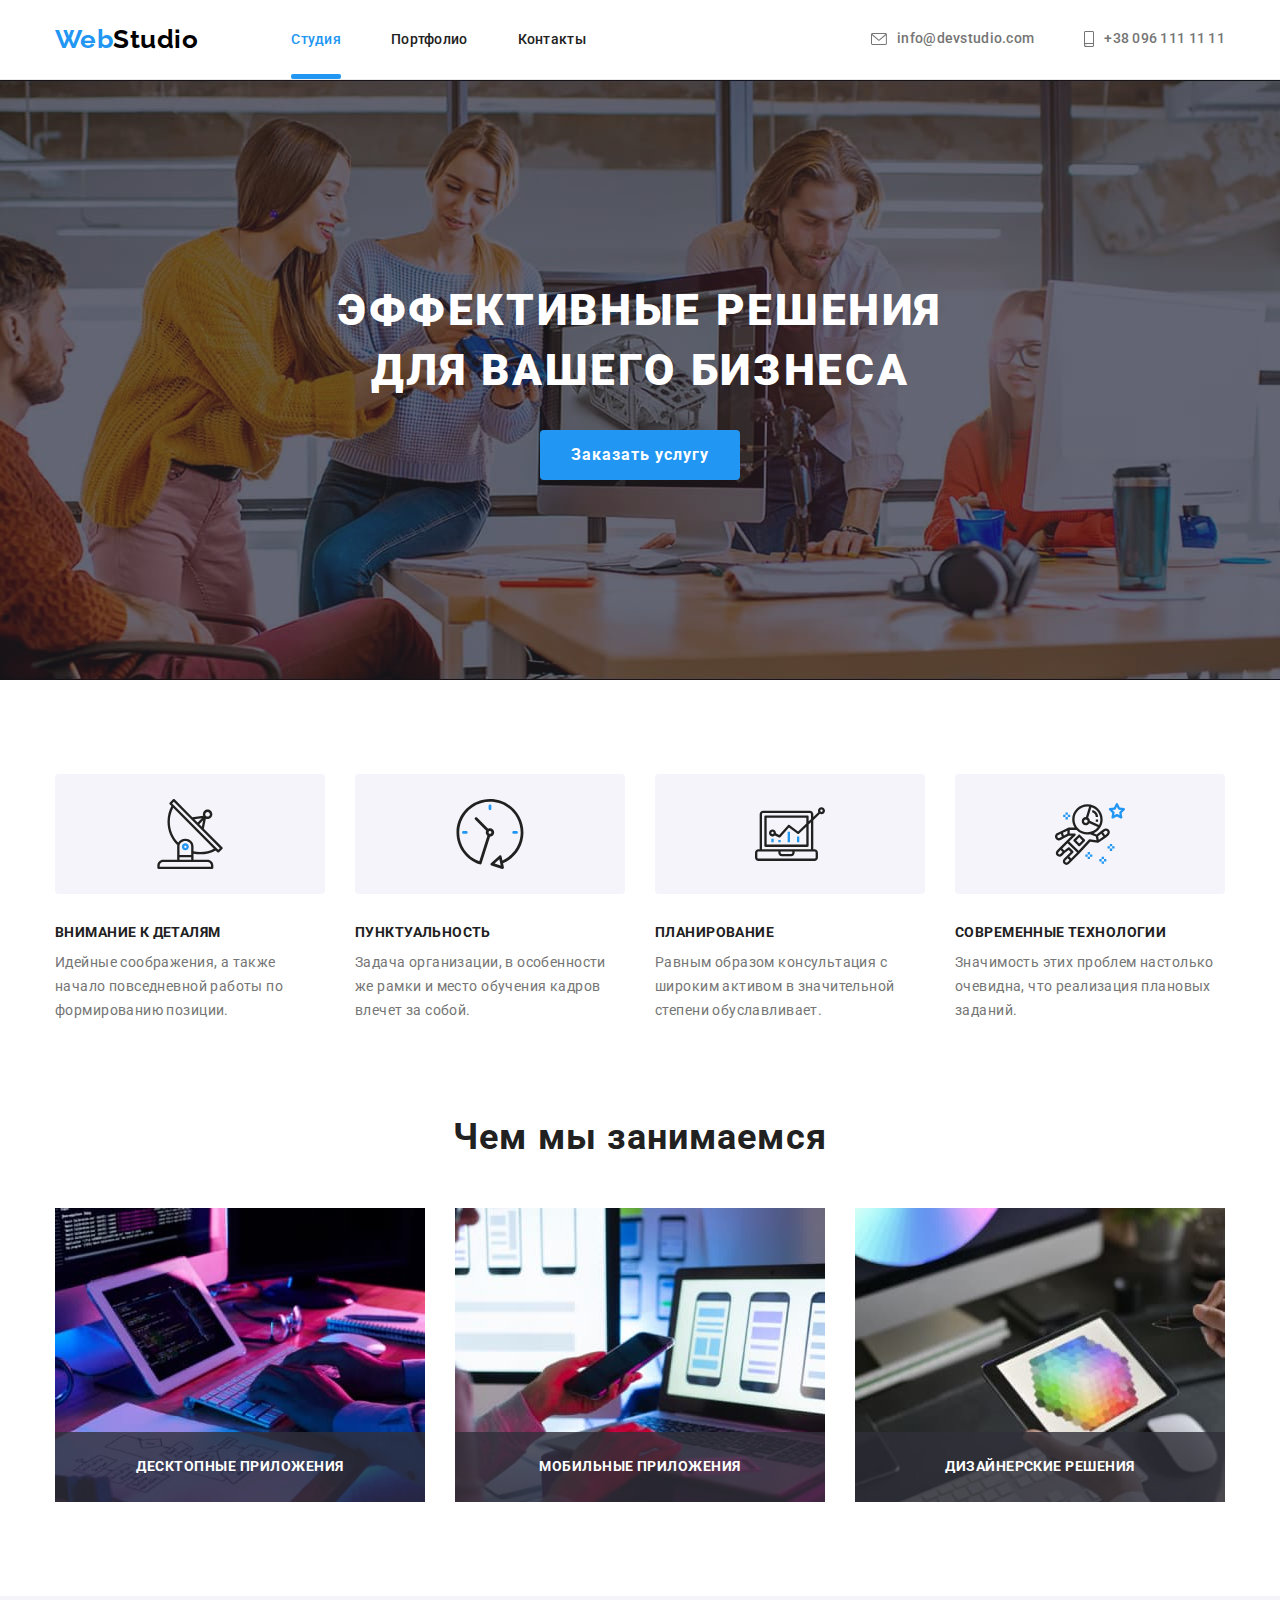
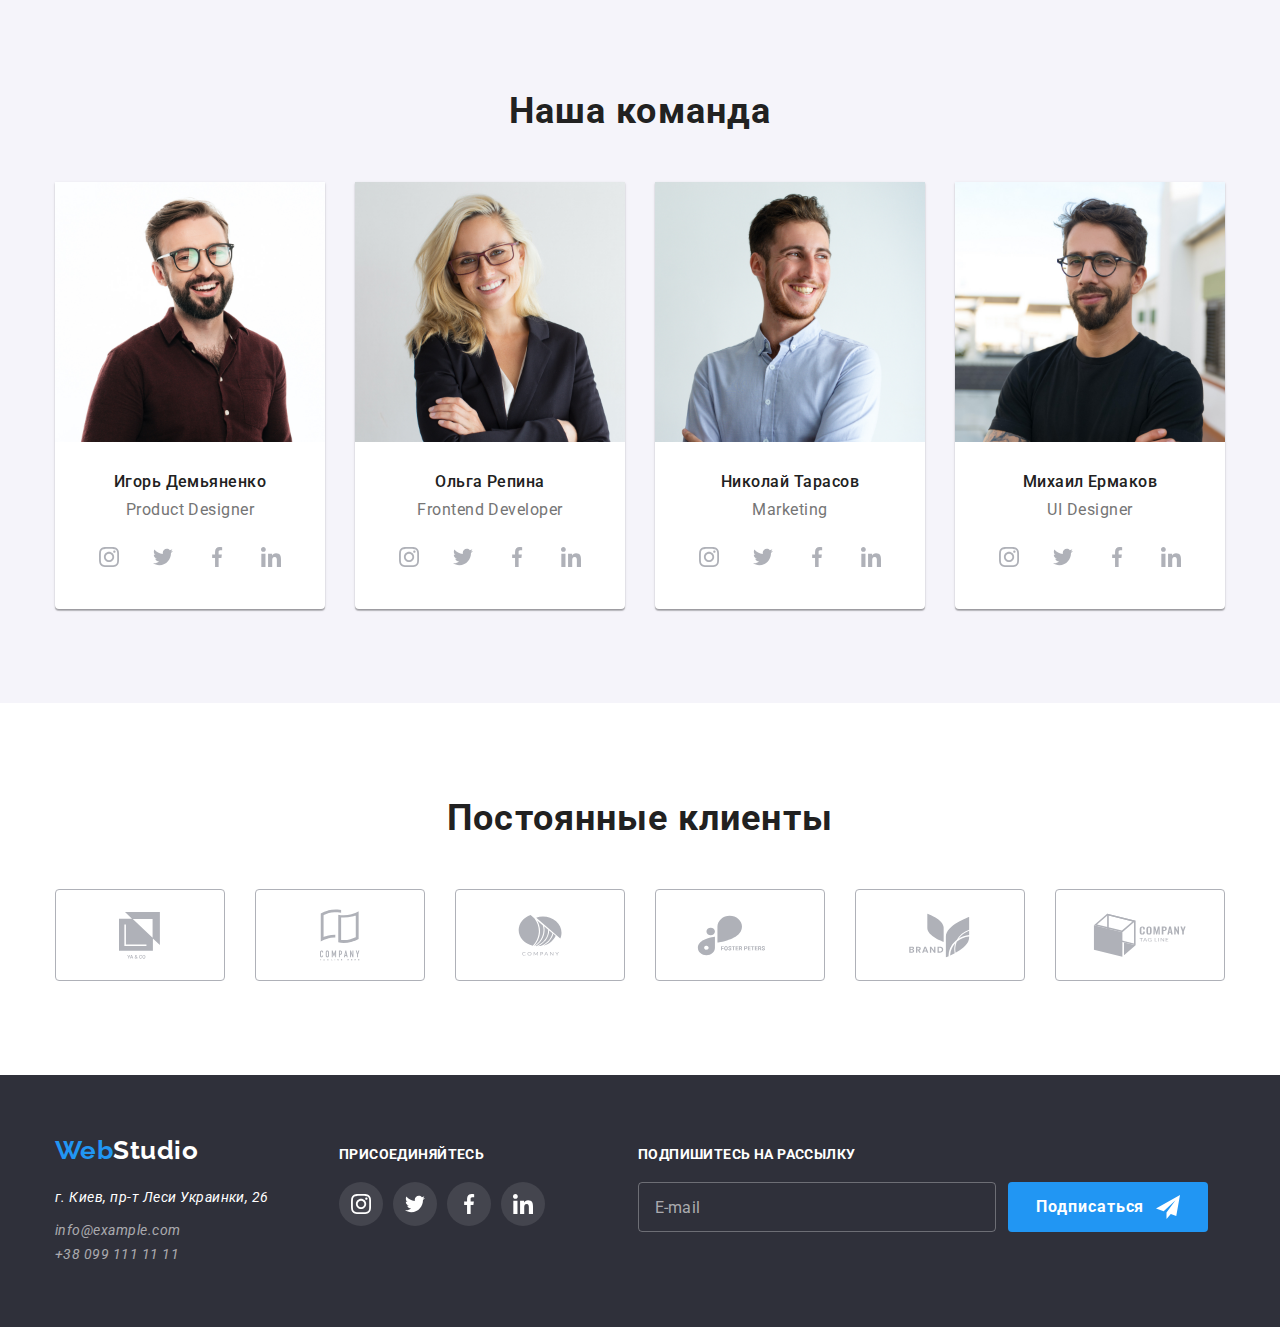
==== commit c568e4ea: "made sections for 3 devices" ====
--- a/index.html
+++ b/index.html
@@ -18,8 +18,6 @@
     <link rel="stylesheet" href="./css/main.min.css" />
   </head>
   <body class="page">
-    <!-- Шапка сайта -->
-
     <header class="page-header">
       <div class="container page-header__container">
         <nav class="main-nav">
@@ -44,17 +42,80 @@
           </ul>
         </nav>
 
+        <button type="button" class="mobile-menu-open" data-menu-open>
+          <svg class="mobile-menu-open__icon" width="40" height="40">
+            <use
+              href="./images/svg/icons.svg#icon-mobile-menu-open__icon"
+            ></use>
+          </svg>
+        </button>
+
+        <div class="mobile-menu" data-menu>
+          <div class="container mobile-menu__container">
+            <ul class="mobile-menu__list--nav list">
+              <li class="mobile-menu__item--nav">
+                <a href="" class="mobile-menu__link--nav list">Студия</a>
+              </li>
+              <li class="mobile-menu__item--nav">
+                <a href="" class="mobile-menu__link--nav list">Портфолио</a>
+              </li>
+              <li class="mobile-menu__item--nav">
+                <a href="" class="mobile-menu__link--nav list">Контакты</a>
+              </li>
+            </ul>
+            <ul class="mobile-menu__list--contacts list">
+              <li class="mobile-menu__item--contacts">
+                <a
+                  href="tel:+380961111111"
+                  class="mobile-menu__link--contacts mobile-menu__link--contacts--tel list"
+                  >+38 096 111 11 11</a
+                >
+              </li>
+              <li class="mobile-menu__item--contacts">
+                <a
+                  href="mailto:info@devstudio.com"
+                  class="mobile-menu__link--contacts mobile-menu__link--contacts--mail list"
+                  >info@devstudio.com</a
+                >
+              </li>
+            </ul>
+            <ul class="mobile-menu__list--socials list">
+              <li class="mobile-menu__item--socials">
+                <a href="" class="mobile-menu__link--socials list">Instagram</a>
+              </li>
+              <li class="mobile-menu__item--socials">
+                <a href="" class="mobile-menu__link--socials list">Twitter</a>
+              </li>
+              <li class="mobile-menu__item--socials">
+                <a href="" class="mobile-menu__link--socials list">Facebook</a>
+              </li>
+              <li class="mobile-menu__item--socials">
+                <a href="" class="mobile-menu__link--socials list">LinkedIn</a>
+              </li>
+            </ul>
+            <button type="button" class="mobile-menu-close" data-menu-close>
+              <svg class="mobile-menu-close__icon" width="40" height="40">
+                <use href="./images/svg/icons.svg#icon-mobile-menu-close"></use>
+              </svg>
+            </button>
+          </div>
+        </div>
+
         <ul class="auth-list list">
           <li class="auth-list__item">
             <a class="auth-list__link list" href="mailto:info@devstudio.com"
-              ><svg class="auth-list__icon-mail icons">
+              ><svg class="auth-list__icon-mail icons" width="16" height="12">
                 <use href="./images/svg/icons.svg#icon-envelope"></use></svg
               >info@devstudio.com</a
             >
           </li>
           <li class="auth-list__item">
             <a class="auth-list__link list" href="tel:+380961111111"
-              ><svg class="auth-list__icon-smartphone icons">
+              ><svg
+                class="auth-list__icon-smartphone icons"
+                width="10"
+                height="16"
+              >
                 <use href="./images/svg/icons.svg#icon-smartphone"></use></svg
               >+38 096 111 11 11</a
             >
@@ -63,7 +124,6 @@
       </div>
     </header>
     <main>
-      <!-- Эффективные решения для вашего бизнеса -->
       <section class="hero">
         <div class="container">
           <h1 class="title hero__title hero__title--position">
@@ -75,14 +135,13 @@
         </div>
       </section>
 
-      <!-- Наши преимущества -->
       <section class="section features">
         <div class="container">
           <h2 class="title title--invisible">Наши преимущества</h2>
           <ul class="features-list list">
             <li class="features-list__item">
               <div class="features-list__image">
-                <svg class="features-list__icon">
+                <svg class="features-list__icon" width="70" height="70">
                   <use href="./images/svg/icons.svg#icon-antenna"></use>
                 </svg>
               </div>
@@ -94,7 +153,7 @@
             </li>
             <li class="features-list__item">
               <div class="features-list__image">
-                <svg class="features-list__icon">
+                <svg class="features-list__icon" width="70" height="70">
                   <use href="./images/svg/icons.svg#icon-clock"></use>
                 </svg>
               </div>
@@ -106,7 +165,7 @@
             </li>
             <li class="features-list__item">
               <div class="features-list__image">
-                <svg class="features-list__icon">
+                <svg class="features-list__icon" width="70" height="70">
                   <use href="./images/svg/icons.svg#icon-diagram"></use>
                 </svg>
               </div>
@@ -118,7 +177,7 @@
             </li>
             <li class="features-list__item">
               <div class="features-list__image">
-                <svg class="features-list__icon">
+                <svg class="features-list__icon" width="70" height="70">
                   <use href="./images/svg/icons.svg#icon-astronaut"></use>
                 </svg>
               </div>
@@ -132,7 +191,6 @@
         </div>
       </section>
 
-      <!-- Чем мы занимаемся -->
       <section class="section job">
         <div class="container">
           <h2 class="title title--position job__title">Чем мы занимаемся</h2>
@@ -174,7 +232,6 @@
         </div>
       </section>
 
-      <!-- Наша Команда -->
       <section class="section team">
         <div class="container">
           <h2 class="title title--position team__title">Наша команда</h2>
@@ -359,9 +416,12 @@
           </ul>
         </div>
       </section>
+
       <section class="customers section">
         <div class="container">
-          <h2 class="title title--position">Постоянные клиенты</h2>
+          <h2 class="title customers__title title--position">
+            Постоянные клиенты
+          </h2>
           <ul class="customers-list list">
             <li class="customers-list__item">
               <a href="" class="customers-list__link">
@@ -411,6 +471,7 @@
         </div>
       </section>
     </main>
+
     <footer class="footer">
       <div class="container footer__container">
         <div class="contact-info__wrapper">
@@ -512,6 +573,7 @@
         </form>
       </div>
     </footer>
+
     <div class="backdrop is-hidden" data-modal>
       <div class="overlay">
         <button class="button-close overlay__button-close" data-modal-close>
@@ -589,7 +651,7 @@
         </form>
       </div>
     </div>
+    <script src="./js/mobile-menu.js"></script>
     <script src="./js/modal.js"></script>
-    <script src="./js/mobile-menu.js"></script>
   </body>
 </html>
--- a/css/main.min.css
+++ b/css/main.min.css
@@ -1 +1 @@
-:root{--title-text-color: #212121;--text-color: #757575;--accent-color: #2196f3;--accent-color-secondary: #188ce8;--black-color: #000000;--white-color: #ffffff;--footer-link-color: rgba(255, 255, 255, 0.6);--secondary-background-color: #2f303a;--third-background-color: #f5f4fa;--modal-text: #212121;--indent: 30px;--items: 3;--timing-function: cubic-bezier(0.4, 0, 0.2, 1);--duration: 250ms}/*! modern-normalize v1.1.0 | MIT License | https://github.com/sindresorhus/modern-normalize */*,::before,::after{-webkit-box-sizing:border-box;box-sizing:border-box}html{line-height:1.15;-webkit-text-size-adjust:100%;-moz-tab-size:4;-o-tab-size:4;tab-size:4}body{margin:0;font-family:system-ui,-apple-system,"Segoe UI",Roboto,Helvetica,Arial,sans-serif,"Apple Color Emoji","Segoe UI Emoji"}hr{height:0;color:inherit}abbr[title]{-webkit-text-decoration:underline dotted;text-decoration:underline dotted}b,strong{font-weight:bolder}code,kbd,samp,pre{font-family:ui-monospace,SFMono-Regular,Consolas,"Liberation Mono",Menlo,monospace;font-size:1em}small{font-size:80%}sub,sup{font-size:75%;line-height:0;position:relative;vertical-align:baseline}sub{bottom:-0.25em}sup{top:-0.5em}table{text-indent:0;border-color:inherit}button,input,optgroup,select,textarea{font-family:inherit;font-size:100%;line-height:1.15;margin:0}button,select{text-transform:none}button,[type=button],[type=reset],[type=submit]{-webkit-appearance:button}::-moz-focus-inner{border-style:none;padding:0}:-moz-focusring{outline:1px dotted ButtonText}:-moz-ui-invalid{box-shadow:none}legend{padding:0}progress{vertical-align:baseline}::-webkit-inner-spin-button,::-webkit-outer-spin-button{height:auto}[type=search]{-webkit-appearance:textfield;outline-offset:-2px}::-webkit-search-decoration{-webkit-appearance:none}::-webkit-file-upload-button{-webkit-appearance:button;font:inherit}summary{display:list-item}.visually-hidden{position:absolute;width:1px;height:1px;margin:-1px;border:0;padding:0;white-space:nowrap;-webkit-clip-path:inset(100%);clip-path:inset(100%);clip:rect(0 0 0 0);overflow:hidden}.customers-list__link,.features-list__image,.socials-list__link,.button-close{display:-webkit-box;display:-ms-flexbox;display:flex;-webkit-box-pack:center;-ms-flex-pack:center;justify-content:center;-webkit-box-align:center;-ms-flex-align:center;align-items:center}h1,h2,h3,h4,h5,h6,p{margin:0}body{background-color:var(--white-color);color:var(--text-color);font-family:"Roboto",sans-serif;font-size:16px;letter-spacing:.03em}img{display:block}.list{padding:0;margin:0;list-style:none;text-decoration:none}*:hover,*:focus{-webkit-transition:color var(--duration) var(--timing-function);transition:color var(--duration) var(--timing-function)}.section{padding-top:94px;padding-bottom:94px}.container{width:1200px;padding-left:15px;padding-right:15px;margin-left:auto;margin-right:auto}.page-header__container{display:-webkit-box;display:-ms-flexbox;display:flex;-webkit-box-align:center;-ms-flex-align:center;align-items:center}.footer__container{display:-webkit-box;display:-ms-flexbox;display:flex;-webkit-box-align:baseline;-ms-flex-align:baseline;align-items:baseline}.logo{display:block;color:var(--black-color);font-family:"Raleway",sans-serif;font-weight:700;font-size:26px;line-height:1.19}.logo span{color:var(--accent-color)}.page-header__logo{margin-right:93px}.footer__logo{margin-bottom:20px}.logo--color--white{color:var(--white-color)}.button{display:block;cursor:pointer;margin-left:auto;margin-right:auto;min-width:200px;padding-top:10px;padding-bottom:10px;font-weight:700;font-size:16px;line-height:1.88;letter-spacing:.06em;color:var(--white-color);border:none;border-radius:4px;background-color:var(--accent-color);-webkit-transition:background-color var(--duration) var(--timing-function),-webkit-box-shadow var(--duration) var(--timing-function);transition:background-color var(--duration) var(--timing-function),-webkit-box-shadow var(--duration) var(--timing-function);transition:box-shadow var(--duration) var(--timing-function),background-color var(--duration) var(--timing-function);transition:box-shadow var(--duration) var(--timing-function),background-color var(--duration) var(--timing-function),-webkit-box-shadow var(--duration) var(--timing-function)}.button:hover,.button:focus{background-color:var(--accent-color-secondary);-webkit-box-shadow:0px 1px 3px rgba(0,0,0,.12),0px 1px 1px rgba(0,0,0,.14),0px 2px 1px rgba(0,0,0,.2);box-shadow:0px 1px 3px rgba(0,0,0,.12),0px 1px 1px rgba(0,0,0,.14),0px 2px 1px rgba(0,0,0,.2)}.footer-form__button--position--left{margin-left:12px;text-align:left;padding-left:28px}.filter-menu__button{min-width:73px;padding:6px 22px;font-weight:500;line-height:1.63;letter-spacing:.03em;-webkit-transition:background-color var(--duration) var(--timing-function),color var(--duration) var(--timing-function),-webkit-box-shadow var(--duration) var(--timing-function);transition:background-color var(--duration) var(--timing-function),color var(--duration) var(--timing-function),-webkit-box-shadow var(--duration) var(--timing-function);transition:background-color var(--duration) var(--timing-function),color var(--duration) var(--timing-function),box-shadow var(--duration) var(--timing-function);transition:background-color var(--duration) var(--timing-function),color var(--duration) var(--timing-function),box-shadow var(--duration) var(--timing-function),-webkit-box-shadow var(--duration) var(--timing-function);color:var(--title-text-color);background-color:var(--third-background-color)}.filter-menu__button:not(:last-child){margin-right:8px}.filter-menu__button:hover,.filter-menu__button:focus{color:var(--white-color);background-color:var(--accent-color);border-color:var(--accent-color);-webkit-box-shadow:0px 3px 1px rgba(0,0,0,.1),0px 1px 2px rgba(0,0,0,.08),0px 2px 2px rgba(0,0,0,.12);box-shadow:0px 3px 1px rgba(0,0,0,.1),0px 1px 2px rgba(0,0,0,.08),0px 2px 2px rgba(0,0,0,.12)}.button-close{width:30px;height:30px;border-radius:50%;background:#fff;border:1px solid rgba(0,0,0,.1)}.button-close:focus{outline:none}.overlay__button-close{position:absolute;top:8px;right:8px}.socials-list{display:-webkit-box;display:-ms-flexbox;display:flex;background-color:var(--white-color);-webkit-box-pack:center;-ms-flex-pack:center;justify-content:center;-webkit-box-align:center;-ms-flex-align:center;align-items:center;gap:10px}.socials-list__link{-webkit-transition:background-color var(--duration) var(--timing-function),fill var(--duration) var(--timing-function);transition:background-color var(--duration) var(--timing-function),fill var(--duration) var(--timing-function);background-color:var(--white-color);fill:#afb1b8;width:44px;height:44px;border-radius:50%}.socials-list__link:hover,.socials-list__link:focus{background-color:var(--accent-color);fill:var(--white-color)}.socials-list--bgc--dark{background-color:var(--secondary-background-color);padding-bottom:0}.footer__socials-list--bgc--dark{-webkit-transition:background-color var(--duration) var(--timing-function);transition:background-color var(--duration) var(--timing-function);fill:var(--white-color);background-color:rgba(255,255,255,.1)}.footer__socials-list--bgc--dark:hover,.footer__socials-list--bgc--dark:focus{background-color:var(--accent-color)}.title{display:block;margin-left:auto;margin-right:auto;color:var(--title-text-color);font-weight:700;font-size:36px;line-height:1.1666666667;text-align:center;letter-spacing:.03em}.title--color--black{color:var(--title-text-color)}.title--position{margin-bottom:50px}.title--invisible{display:none}.hero__title{width:696px;font-weight:900;font-size:44px;line-height:1.3636363636;letter-spacing:.06em;text-transform:uppercase;color:var(--white-color);text-align:center}.hero__title--position{margin-bottom:30px}.features-list__title{display:block;margin-bottom:10px;font-weight:700;font-size:14px;line-height:1.1428571429;text-align:left;text-transform:uppercase}.team-list__title{font-weight:500;font-size:16px;line-height:1.1875}.team-list__title--position{margin-bottom:10px}.footer__title{margin-bottom:20px;font-weight:700;font-size:14px;line-height:1.1428571429;letter-spacing:.03em;text-transform:uppercase;color:var(--white-color)}.cards-set__title{margin-bottom:4px;font-weight:700;font-size:18px;line-height:2;text-align:left;letter-spacing:.06em}.backdrop{position:fixed;top:0;left:0;opacity:1;-webkit-transition:opacity var(--duration) var(--timing-function),visibility var(--duration) var(--timing-function);transition:opacity var(--duration) var(--timing-function),visibility var(--duration) var(--timing-function);width:100%;height:100%;background:rgba(0,0,0,.2)}.backdrop.is-hidden{visibility:hidden;opacity:0;pointer-events:none}.overlay{position:relative;-webkit-transform:translate(-50%, -50%) scale(1, 1);transform:translate(-50%, -50%) scale(1, 1);-webkit-transition:opacity var(--duration) var(--timing-function),-webkit-transform var(--duration) var(--timing-function);transition:opacity var(--duration) var(--timing-function),-webkit-transform var(--duration) var(--timing-function);transition:transform var(--duration) var(--timing-function),opacity var(--duration) var(--timing-function);transition:transform var(--duration) var(--timing-function),opacity var(--duration) var(--timing-function),-webkit-transform var(--duration) var(--timing-function);opacity:1;width:528px;height:581px;top:50%;left:50%;padding:40px;background:#fff;-webkit-box-shadow:0px 1px 3px rgba(0,0,0,.12),0px 1px 1px rgba(0,0,0,.14),0px 2px 1px rgba(0,0,0,.2);box-shadow:0px 1px 3px rgba(0,0,0,.12),0px 1px 1px rgba(0,0,0,.14),0px 2px 1px rgba(0,0,0,.2);border-radius:4px}.backdrop.is-hidden .overlay{opacity:0;-webkit-transform:translate(-50%, -50%) scale(0.1, 0.1);transform:translate(-50%, -50%) scale(0.1, 0.1)}.button-close__icon{-webkit-transition:fill var(--duration) var(--timing-function);transition:fill var(--duration) var(--timing-function);width:18px;height:18px}.button-close:focus .button-close__icon{fill:var(--accent-color)}.modal-form{display:-webkit-box;display:-ms-flexbox;display:flex;-webkit-box-orient:vertical;-webkit-box-direction:normal;-ms-flex-direction:column;flex-direction:column}.modal-text{margin-bottom:12px;font-weight:700;font-size:20px;line-height:1.15;color:var(--modal-text)}.modal-label{margin-bottom:10px}.modal-input{cursor:pointer;padding-left:42px;padding-top:12px;padding-bottom:12px;-webkit-transition:border var(--duration) var(--timing-function);transition:border var(--duration) var(--timing-function);height:40px;width:100%;border:1px solid rgba(33,33,33,.2);border-radius:4px;font-size:12px;line-height:1.17;letter-spacing:.01em;color:var(--modal-text)}.modal-input:focus{outline:none;border:1px solid var(--accent-color)}.modal-label-desc{display:block;margin-bottom:4px;font-size:12px;line-height:1.17;letter-spacing:.01em;color:var(--text-color)}.modal-icon-wrapper{display:block;position:relative}.modal-icon{display:block;position:absolute;top:50%;left:12px;-webkit-transform:translateY(-50%);transform:translateY(-50%);-webkit-transition:fill var(--duration) var(--timing-function);transition:fill var(--duration) var(--timing-function);width:18px;height:18px}.modal-input:focus+.modal-icon{fill:var(--accent-color)}.modal-comment{height:120px;width:100%;border:1px solid rgba(33,33,33,.2);border-radius:4px;font-size:12px;line-height:1.17;letter-spacing:.01em;-webkit-transition:border var(--duration) var(--timing-function);transition:border var(--duration) var(--timing-function);padding:12px 16px;resize:none}.modal-comment:focus{outline:none;border:1px solid var(--accent-color)}.modal-comment::-webkit-input-placeholder{font-size:12px;line-height:1.17;letter-spacing:.01em;color:rgba(117,117,117,.5)}.modal-comment::-moz-placeholder{font-size:12px;line-height:1.17;letter-spacing:.01em;color:rgba(117,117,117,.5)}.modal-comment:-ms-input-placeholder{font-size:12px;line-height:1.17;letter-spacing:.01em;color:rgba(117,117,117,.5)}.modal-comment::-ms-input-placeholder{font-size:12px;line-height:1.17;letter-spacing:.01em;color:rgba(117,117,117,.5)}.modal-comment::placeholder{font-size:12px;line-height:1.17;letter-spacing:.01em;color:rgba(117,117,117,.5)}.modal-label-comment{margin-bottom:20px}.checkbox-wrapper{margin-bottom:30px}.checkbox{position:absolute;width:1px;height:1px;margin:-1px;border:0;padding:0;white-space:nowrap;-webkit-clip-path:inset(100%);clip-path:inset(100%);clip:rect(0 0 0 0);overflow:hidden}.label-checkbox{display:-webkit-box;display:-ms-flexbox;display:flex;-ms-flex-wrap:wrap;flex-wrap:wrap;-webkit-box-align:center;-ms-flex-align:center;align-items:center;-webkit-transition:background-color var(--duration) var(--timing-function),border var(--duration) var(--timing-function);transition:background-color var(--duration) var(--timing-function),border var(--duration) var(--timing-function);font-size:14px;line-height:1.71;color:#757575}.label-checkbox::before{display:inline-block;margin-left:14px;margin-right:7px;content:"";width:16px;height:15px;cursor:pointer;border:2px solid #212121;border-radius:2px}.checkbox:checked+.label-checkbox::before{background-color:var(--accent-color);background-image:url(../images/svg/custom-checkbox.svg);background-size:contain;background-origin:border-box;border:2px solid var(--accent-color)}.modal-link-policy{padding:0;margin:0;display:inline-block;font-size:14px;line-height:1.71;-webkit-text-decoration-line:underline;text-decoration-line:underline;color:#2196f3}.page-header{padding-top:24px;padding-bottom:24px;border-bottom:1px solid #ececec}.main-nav{display:-webkit-box;display:-ms-flexbox;display:flex}.site-nav-list{display:-webkit-box;display:-ms-flexbox;display:flex;gap:50px;-webkit-box-align:center;-ms-flex-align:center;align-items:center}.site-nav-list__link{position:relative;-webkit-transition:color var(--duration) var(--timing-function);transition:color var(--duration) var(--timing-function);padding-top:32px;padding-bottom:32px;color:var(--title-text-color);font-weight:500;font-size:14px;line-height:1.14;letter-spacing:.02em}.site-nav-list__link:hover,.site-nav-list__link:focus{color:var(--accent-color)}.site-nav-list__link.current{color:var(--accent-color)}.site-nav-list__link.current::after{display:block;position:absolute;bottom:0;left:0;content:"";width:100%;height:5px;background:var(--accent-color);border-radius:2px}.auth-list{display:-webkit-box;display:-ms-flexbox;display:flex;-webkit-box-align:center;-ms-flex-align:center;align-items:center;margin-left:auto;gap:50px}.auth-list__link{-webkit-transition:color var(--duration) var(--timing-function);transition:color var(--duration) var(--timing-function);display:-webkit-box;display:-ms-flexbox;display:flex;-webkit-box-align:center;-ms-flex-align:center;align-items:center;color:var(--text-color);font-weight:500;font-size:14px;line-height:1.14;letter-spacing:.02em}.auth-list__link:hover,.auth-list__link:focus{color:var(--accent-color)}.auth-list__icon-mail{width:16px;height:12px;margin-right:10px;fill:currentColor}.auth-list__icon-smartphone{width:10px;height:16px;margin-right:10px;fill:currentColor}.icons:hover,.icons:focus{fill:var(--accent-color)}.hero{margin-left:auto;margin-right:auto;max-width:1600px;height:600px;background-color:var(--secondary-background-color);background-image:-webkit-gradient(linear, left top, right top, from(rgba(47, 48, 58, 0.4)), to(rgba(47, 48, 58, 0.4))),url(../../images/hero/hero_desktop.jpg);background-image:linear-gradient(to right, rgba(47, 48, 58, 0.4), rgba(47, 48, 58, 0.4)),url(../../images/hero/hero_desktop.jpg);background-size:cover;background-position:center;padding-top:200px;padding-bottom:200px}.features-list{display:-webkit-box;display:-ms-flexbox;display:flex;gap:30px}.features-list__item{width:270px}.features-list__image{background-color:var(--third-background-color);width:270px;height:120px;border-radius:4px;margin-bottom:30px;padding:25px auto}.features-list__icon{width:70px;height:70px}.features-list__desc{font-size:14px;line-height:1.71}.section.job{padding-top:0}.job-list{display:-webkit-box;display:-ms-flexbox;display:flex;-ms-flex-wrap:wrap;flex-wrap:wrap;gap:var(--indent)}.job-list__item{position:relative;overflow:hidden;-ms-flex-preferred-size:calc((100% - var(--indent)*(var(--items) - 1))/var(--items));flex-basis:calc((100% - var(--indent)*(var(--items) - 1))/var(--items))}.job-list__wrapper{position:absolute;bottom:0;width:100%;padding-top:27px;padding-bottom:27px;background:rgba(47,48,58,.8)}.job-list__text{text-align:center;font-weight:700;font-size:14px;line-height:1.14;text-transform:uppercase;color:var(--white-color)}.team-list{display:-webkit-box;display:-ms-flexbox;display:flex;-ms-flex-wrap:wrap;flex-wrap:wrap;gap:var(--indent);--items: 4}.team-list__item{-ms-flex-preferred-size:calc((100% - var(--indent)*(var(--items) - 1))/var(--items));flex-basis:calc((100% - var(--indent)*(var(--items) - 1))/var(--items));-webkit-box-shadow:0px 1px 3px rgba(0,0,0,.12),0px 1px 1px rgba(0,0,0,.14),0px 2px 1px rgba(0,0,0,.2);box-shadow:0px 1px 3px rgba(0,0,0,.12),0px 1px 1px rgba(0,0,0,.14),0px 2px 1px rgba(0,0,0,.2);border-radius:0px 0px 4px 4px}.team-list__wrapper{text-align:center;padding-top:30px;padding-bottom:30px;padding-left:5px;padding-right:5px;background-color:var(--white-color)}.team{background-color:var(--third-background-color)}.team-list__desc{margin-bottom:16px;font-weight:400}.customers-list{display:-webkit-box;display:-ms-flexbox;display:flex;-webkit-box-align:center;-ms-flex-align:center;align-items:center;-ms-flex-wrap:wrap;flex-wrap:wrap;gap:var(--indent);--items: 4}.customers-list__link{-webkit-transition:border-color var(--duration) var(--timing-function),fill var(--duration) var(--timing-function);transition:border-color var(--duration) var(--timing-function),fill var(--duration) var(--timing-function);-ms-flex-preferred-size:calc((100% - var(--indent)*(var(--items) - 1))/var(--items));flex-basis:calc((100% - var(--indent)*(var(--items) - 1))/var(--items));width:170px;height:92px;border:1px solid #afb1b8;fill:#afb1b8;border-radius:4px}.customers-list__link:hover,.customers-list__link:focus{border-color:var(--accent-color);fill:var(--accent-color)}.footer{background-color:var(--secondary-background-color);padding-top:60px;padding-bottom:60px}.contact-info__wrapper{margin-right:70px}.contact-info__link--text--mail{margin-bottom:9px}.contact-info__link--text--mail,.contact-info__link--text--tel,.contact-info__text{color:var(--footer-link-color);font-size:14px;line-height:1.71}.contact-info__text{margin-bottom:9px;color:var(--white-color)}.footer-address{margin-right:70px}.footer-form{margin-left:93px}.sigh-up{display:-webkit-box;display:-ms-flexbox;display:flex;-webkit-box-align:center;-ms-flex-align:center;align-items:center}.footer-form__wrapper{display:block;position:relative}.footer-button-modal-icon{display:block;position:absolute;top:50%;right:28px;-webkit-transform:translateY(-50%);transform:translateY(-50%);width:24px;height:24px}.footer-form__input{cursor:pointer;width:358px;height:50px;padding:15px 16px;background-color:rgba(0,0,0,0);font-size:16px;line-height:1.25;letter-spacing:.01em;color:var(--white-color);border:1px solid rgba(255,255,255,.3);border-radius:4px;-webkit-transition:-webkit-filter var(--duration) var(--timing-function);transition:-webkit-filter var(--duration) var(--timing-function);transition:filter var(--duration) var(--timing-function);transition:filter var(--duration) var(--timing-function), -webkit-filter var(--duration) var(--timing-function)}.footer-form__input:focus{outline:none;-webkit-filter:drop-shadow(0px 4px 4px rgba(0, 0, 0, 0.15));filter:drop-shadow(0px 4px 4px rgba(0, 0, 0, 0.15))}.footer-form__input::-webkit-input-placeholder{font-size:16px;line-height:1.25;color:rgba(255,255,255,.6)}.footer-form__input::-moz-placeholder{font-size:16px;line-height:1.25;color:rgba(255,255,255,.6)}.footer-form__input:-ms-input-placeholder{font-size:16px;line-height:1.25;color:rgba(255,255,255,.6)}.footer-form__input::-ms-input-placeholder{font-size:16px;line-height:1.25;color:rgba(255,255,255,.6)}.footer-form__input::placeholder{font-size:16px;line-height:1.25;color:rgba(255,255,255,.6)}.filter-menu{display:-webkit-box;display:-ms-flexbox;display:flex;-webkit-box-pack:center;-ms-flex-pack:center;justify-content:center;gap:8px;margin-bottom:50px}.cards-set{display:-webkit-box;display:-ms-flexbox;display:flex;-ms-flex-wrap:wrap;flex-wrap:wrap;gap:var(--indent);--items: 9}.cards-set__wrapper-desc{padding-left:24px;padding-right:24px;padding-bottom:20px;padding-top:20px;background:#fff;border:1px solid #eee;border-top:none}.cards-set__link{-webkit-transition:-webkit-box-shadow var(--duration) var(--timing-function);transition:-webkit-box-shadow var(--duration) var(--timing-function);transition:box-shadow var(--duration) var(--timing-function);transition:box-shadow var(--duration) var(--timing-function), -webkit-box-shadow var(--duration) var(--timing-function);color:var(--text-color);display:inline-block}.cards-set__link:hover,.cards-set__link:focus{-webkit-box-shadow:0px 1px 1px rgba(0,0,0,.12),0px 4px 4px rgba(0,0,0,.06),1px 4px 6px rgba(0,0,0,.16);box-shadow:0px 1px 1px rgba(0,0,0,.12),0px 4px 4px rgba(0,0,0,.06),1px 4px 6px rgba(0,0,0,.16)}.cards-set__wrapper{position:relative;overflow:hidden}.cards-set__wrapper-popup{position:absolute;top:0;left:0;width:100%;height:100%;-webkit-transition:-webkit-transform var(--duration) var(--timing-function);transition:-webkit-transform var(--duration) var(--timing-function);transition:transform var(--duration) var(--timing-function);transition:transform var(--duration) var(--timing-function), -webkit-transform var(--duration) var(--timing-function);-webkit-transform:translateY(100%);transform:translateY(100%);padding:63px 24px;background:rgba(33,150,243,.9)}.cards-set__link:hover .cards-set__wrapper-popup,.cards-set__link:focus .cards-set__wrapper-popup{-webkit-transform:translateY(0);transform:translateY(0)}.cards-set__popup-desc{font-size:18px;line-height:1.56;letter-spacing:.03em;color:var(--white-color)}.cards-set__subtitle{line-height:1.88}/*# sourceMappingURL=main.min.css.map */+:root{--title-text-color: #212121;--text-color: #757575;--accent-color: #2196f3;--accent-color-secondary: #188ce8;--black-color: #000000;--white-color: #ffffff;--footer-link-color: rgba(255, 255, 255, 0.6);--secondary-background-color: #2f303a;--third-background-color: #f5f4fa;--modal-text: #212121;--indent: 30px;--items: 3;--timing-function: cubic-bezier(0.4, 0, 0.2, 1);--duration: 250ms}/*! modern-normalize v1.1.0 | MIT License | https://github.com/sindresorhus/modern-normalize */*,::before,::after{-webkit-box-sizing:border-box;box-sizing:border-box}html{line-height:1.15;-webkit-text-size-adjust:100%;-moz-tab-size:4;-o-tab-size:4;tab-size:4}body{margin:0;font-family:system-ui,-apple-system,"Segoe UI",Roboto,Helvetica,Arial,sans-serif,"Apple Color Emoji","Segoe UI Emoji"}hr{height:0;color:inherit}abbr[title]{-webkit-text-decoration:underline dotted;text-decoration:underline dotted}b,strong{font-weight:bolder}code,kbd,samp,pre{font-family:ui-monospace,SFMono-Regular,Consolas,"Liberation Mono",Menlo,monospace;font-size:1em}small{font-size:80%}sub,sup{font-size:75%;line-height:0;position:relative;vertical-align:baseline}sub{bottom:-0.25em}sup{top:-0.5em}table{text-indent:0;border-color:inherit}button,input,optgroup,select,textarea{font-family:inherit;font-size:100%;line-height:1.15;margin:0}button,select{text-transform:none}button,[type=button],[type=reset],[type=submit]{-webkit-appearance:button}::-moz-focus-inner{border-style:none;padding:0}:-moz-focusring{outline:1px dotted ButtonText}:-moz-ui-invalid{box-shadow:none}legend{padding:0}progress{vertical-align:baseline}::-webkit-inner-spin-button,::-webkit-outer-spin-button{height:auto}[type=search]{-webkit-appearance:textfield;outline-offset:-2px}::-webkit-search-decoration{-webkit-appearance:none}::-webkit-file-upload-button{-webkit-appearance:button;font:inherit}summary{display:list-item}.visually-hidden{position:absolute;width:1px;height:1px;margin:-1px;border:0;padding:0;white-space:nowrap;-webkit-clip-path:inset(100%);clip-path:inset(100%);clip:rect(0 0 0 0);overflow:hidden}.customers-list__link,.features-list__image,.socials-list__link,.button-close{display:-webkit-box;display:-ms-flexbox;display:flex;-webkit-box-pack:center;-ms-flex-pack:center;justify-content:center;-webkit-box-align:center;-ms-flex-align:center;align-items:center}h1,h2,h3,h4,h5,h6,p{margin:0}body{background-color:var(--white-color);color:var(--text-color);font-family:"Roboto",sans-serif;font-size:16px;letter-spacing:.03em}img{width:100%;display:block;height:auto}.list{padding:0;margin:0;list-style:none;text-decoration:none}*:hover,*:focus{-webkit-transition:color var(--duration) var(--timing-function);transition:color var(--duration) var(--timing-function)}.section{padding-top:60px;padding-bottom:60px}@media screen and (min-width: 1200px){.section{padding-top:94px;padding-bottom:94px}}.container{width:100%;padding-left:15px;padding-right:15px;margin-left:auto;margin-right:auto}.page-header__container{display:-webkit-box;display:-ms-flexbox;display:flex;-webkit-box-align:center;-ms-flex-align:center;align-items:center}.mobile-menu__container{padding:48px 40px}@media screen and (min-width: 480px){.container{width:480px}.mobile-menu__container{position:relative}}@media screen and (min-width: 768px){.container{width:768px}}@media screen and (min-width: 1200px){.container{width:1200px}.footer__container{display:-webkit-box;display:-ms-flexbox;display:flex;-webkit-box-align:baseline;-ms-flex-align:baseline;align-items:baseline}}@media screen and (max-width: 767px){.mobile-menu{position:fixed;width:100%;height:100%;z-index:1000;top:0;left:0;background-color:var(--white-color);overflow-y:scroll;-webkit-transition:opacity var(--duration) var(--timing-function),visibility var(--duration) var(--timing-function);transition:opacity var(--duration) var(--timing-function),visibility var(--duration) var(--timing-function);opacity:0;visibility:hidden;pointer-events:none}.mobile-menu.is-open{opacity:1;visibility:visible;pointer-events:auto}.mobile-menu__list--nav{margin-bottom:302px}.mobile-menu__link--nav{font-weight:500;font-size:40px;line-height:1.175;letter-spacing:.02em;color:var(--title-text-color)}.mobile-menu__item--nav:hover .mobile-menu__link--nav,.mobile-menu__item--nav:focus .mobile-menu__link--nav{color:var(--accent-color)}.mobile-menu__link--contacts--tel{font-weight:500;font-size:34px;line-height:1.1764705882;letter-spacing:.02em;color:var(--accent-color)}.mobile-menu__link--contacts--mail{font-weight:500;font-size:24px;line-height:1.1666666667;letter-spacing:.02em;color:var(--text-color)}.mobile-menu__list--socials{display:-webkit-box;display:-ms-flexbox;display:flex}.mobile-menu__link--socials{font-weight:500;font-size:18px;line-height:1.2222222222;letter-spacing:.02em;color:var(--accent-color)}.mobile-menu__item--socials{padding-right:10px}.mobile-menu__item--socials:not(:last-child){border-right:1px solid rgba(33,33,33,.2);margin-right:10px}.mobile-menu__item--nav,.mobile-menu__item--contacts{margin-bottom:32px}}@media screen and (min-width: 768px){.mobile-menu{display:none}}.logo{display:block;color:var(--black-color);font-family:"Raleway",sans-serif;font-weight:700;font-size:26px;line-height:1.19}.logo span{color:var(--accent-color)}.page-header__logo{margin-right:93px}.footer__logo{margin-bottom:20px}.logo--color--white{color:var(--white-color)}@media screen and (max-width: 767px){.mobile-menu-close{position:absolute;top:24px;right:15px;padding:0;line-height:0;background-color:rgba(0,0,0,0);border:none}.mobile-menu-open{display:block;padding:0;margin-left:auto;line-height:0;background-color:rgba(0,0,0,0);border:none}.mobile-menu-open:hover,.mobile-menu-open:focus{fill:var(--accent-color-secondary)}}@media screen and (min-width: 768px){.mobile-menu-close,.mobile-menu-open{display:none}}.button{display:block;cursor:pointer;margin-left:auto;margin-right:auto;min-width:200px;padding-top:10px;padding-bottom:10px;font-weight:700;font-size:16px;line-height:1.88;letter-spacing:.06em;color:var(--white-color);border:none;border-radius:4px;background-color:var(--accent-color);-webkit-transition:background-color var(--duration) var(--timing-function),-webkit-box-shadow var(--duration) var(--timing-function);transition:background-color var(--duration) var(--timing-function),-webkit-box-shadow var(--duration) var(--timing-function);transition:box-shadow var(--duration) var(--timing-function),background-color var(--duration) var(--timing-function);transition:box-shadow var(--duration) var(--timing-function),background-color var(--duration) var(--timing-function),-webkit-box-shadow var(--duration) var(--timing-function)}.button:hover,.button:focus{background-color:var(--accent-color-secondary);-webkit-box-shadow:0px 1px 3px rgba(0,0,0,.12),0px 1px 1px rgba(0,0,0,.14),0px 2px 1px rgba(0,0,0,.2);box-shadow:0px 1px 3px rgba(0,0,0,.12),0px 1px 1px rgba(0,0,0,.14),0px 2px 1px rgba(0,0,0,.2)}.footer-form__button--position--left{margin-left:12px;text-align:left;padding-left:28px}.filter-menu__button{min-width:73px;padding:6px 22px;font-weight:500;line-height:1.63;letter-spacing:.03em;-webkit-transition:background-color var(--duration) var(--timing-function),color var(--duration) var(--timing-function),-webkit-box-shadow var(--duration) var(--timing-function);transition:background-color var(--duration) var(--timing-function),color var(--duration) var(--timing-function),-webkit-box-shadow var(--duration) var(--timing-function);transition:background-color var(--duration) var(--timing-function),color var(--duration) var(--timing-function),box-shadow var(--duration) var(--timing-function);transition:background-color var(--duration) var(--timing-function),color var(--duration) var(--timing-function),box-shadow var(--duration) var(--timing-function),-webkit-box-shadow var(--duration) var(--timing-function);color:var(--title-text-color);background-color:var(--third-background-color)}.filter-menu__button:not(:last-child){margin-right:8px}.filter-menu__button:hover,.filter-menu__button:focus{color:var(--white-color);background-color:var(--accent-color);border-color:var(--accent-color);-webkit-box-shadow:0px 3px 1px rgba(0,0,0,.1),0px 1px 2px rgba(0,0,0,.08),0px 2px 2px rgba(0,0,0,.12);box-shadow:0px 3px 1px rgba(0,0,0,.1),0px 1px 2px rgba(0,0,0,.08),0px 2px 2px rgba(0,0,0,.12)}.button-close{width:30px;height:30px;border-radius:50%;background:#fff;border:1px solid rgba(0,0,0,.1)}.button-close:focus{outline:none}.overlay__button-close{position:absolute;top:8px;right:8px}.socials-list{display:-webkit-box;display:-ms-flexbox;display:flex;background-color:rgba(0,0,0,0);-webkit-box-pack:center;-ms-flex-pack:center;justify-content:center;-webkit-box-align:center;-ms-flex-align:center;align-items:center;gap:10px}.socials-list__link{-webkit-transition:background-color var(--duration) var(--timing-function),fill var(--duration) var(--timing-function);transition:background-color var(--duration) var(--timing-function),fill var(--duration) var(--timing-function);fill:#afb1b8;width:44px;height:44px;border-radius:50%}.socials-list__link:hover,.socials-list__link:focus{background-color:var(--accent-color);fill:var(--white-color)}.socials-list--bgc--dark{background-color:var(--secondary-background-color);padding-bottom:0}.footer__socials-list--bgc--dark{-webkit-transition:background-color var(--duration) var(--timing-function);transition:background-color var(--duration) var(--timing-function);fill:var(--white-color);background-color:rgba(255,255,255,.1)}.footer__socials-list--bgc--dark:hover,.footer__socials-list--bgc--dark:focus{background-color:var(--accent-color)}.footer__title{margin-bottom:20px;font-weight:700;font-size:14px;line-height:1.1428571429;letter-spacing:.03em;text-transform:uppercase;color:var(--white-color)}.cards-set__title{margin-bottom:4px;font-weight:700;font-size:18px;line-height:2;text-align:left;letter-spacing:.06em}.title{display:block;margin-left:auto;margin-right:auto;color:var(--title-text-color);font-weight:700;font-size:36px;line-height:1.1666666667;text-align:center;letter-spacing:.03em}.title--color--black{color:var(--title-text-color)}.title--position{margin-bottom:50px}.title--invisible{display:none}.hero__title{width:360px;font-weight:900;font-size:26px;line-height:1.6153846154;letter-spacing:.06em;text-transform:uppercase;color:#fff}.hero__title--position{margin-bottom:30px}@media screen and (min-width: 1200px){.hero__title{width:696px;font-weight:900;font-size:44px;line-height:1.3636363636}}.backdrop{position:fixed;top:0;left:0;opacity:1;-webkit-transition:opacity var(--duration) var(--timing-function),visibility var(--duration) var(--timing-function);transition:opacity var(--duration) var(--timing-function),visibility var(--duration) var(--timing-function);width:100%;height:100%;background:rgba(0,0,0,.2)}.backdrop.is-hidden{visibility:hidden;opacity:0;pointer-events:none}.overlay{position:relative;-webkit-transform:translate(-50%, -50%) scale(1, 1);transform:translate(-50%, -50%) scale(1, 1);-webkit-transition:opacity var(--duration) var(--timing-function),-webkit-transform var(--duration) var(--timing-function);transition:opacity var(--duration) var(--timing-function),-webkit-transform var(--duration) var(--timing-function);transition:transform var(--duration) var(--timing-function),opacity var(--duration) var(--timing-function);transition:transform var(--duration) var(--timing-function),opacity var(--duration) var(--timing-function),-webkit-transform var(--duration) var(--timing-function);opacity:1;width:450px;height:609px;top:50%;left:50%;padding:40px;background:#fff;-webkit-box-shadow:0px 1px 3px rgba(0,0,0,.12),0px 1px 1px rgba(0,0,0,.14),0px 2px 1px rgba(0,0,0,.2);box-shadow:0px 1px 3px rgba(0,0,0,.12),0px 1px 1px rgba(0,0,0,.14),0px 2px 1px rgba(0,0,0,.2);border-radius:4px}.backdrop.is-hidden .overlay{opacity:0;-webkit-transform:translate(-50%, -50%) scale(0.1, 0.1);transform:translate(-50%, -50%) scale(0.1, 0.1)}.button-close__icon{-webkit-transition:fill var(--duration) var(--timing-function);transition:fill var(--duration) var(--timing-function);width:18px;height:18px}.button-close:focus .button-close__icon{fill:var(--accent-color)}@media screen and (min-width: 1200px){.overlay{width:528px;height:581px}}.modal-label{margin-bottom:10px}.modal-input{cursor:pointer;padding-left:42px;padding-top:12px;padding-bottom:12px;-webkit-transition:border var(--duration) var(--timing-function);transition:border var(--duration) var(--timing-function);height:40px;width:100%;border:1px solid rgba(33,33,33,.2);border-radius:4px;font-size:12px;line-height:1.17;letter-spacing:.01em;color:var(--modal-text)}.modal-input:focus{outline:none;border:1px solid var(--accent-color)}.modal-icon-wrapper{display:block;position:relative}.modal-icon{display:block;position:absolute;top:50%;left:12px;-webkit-transform:translateY(-50%);transform:translateY(-50%);-webkit-transition:fill var(--duration) var(--timing-function);transition:fill var(--duration) var(--timing-function);width:18px;height:18px}.modal-input:focus+.modal-icon{fill:var(--accent-color)}.modal-comment{height:120px;width:100%;border:1px solid rgba(33,33,33,.2);border-radius:4px;font-size:12px;line-height:1.17;letter-spacing:.01em;-webkit-transition:border var(--duration) var(--timing-function);transition:border var(--duration) var(--timing-function);padding:12px 16px;resize:none}.modal-comment:focus{outline:none;border:1px solid var(--accent-color)}.modal-comment::-webkit-input-placeholder{font-size:12px;line-height:1.17;letter-spacing:.01em;color:rgba(117,117,117,.5)}.modal-comment::-moz-placeholder{font-size:12px;line-height:1.17;letter-spacing:.01em;color:rgba(117,117,117,.5)}.modal-comment:-ms-input-placeholder{font-size:12px;line-height:1.17;letter-spacing:.01em;color:rgba(117,117,117,.5)}.modal-comment::-ms-input-placeholder{font-size:12px;line-height:1.17;letter-spacing:.01em;color:rgba(117,117,117,.5)}.modal-comment::placeholder{font-size:12px;line-height:1.17;letter-spacing:.01em;color:rgba(117,117,117,.5)}.modal-label-comment{margin-bottom:20px}.checkbox-wrapper{margin-bottom:30px}.checkbox{position:absolute;width:1px;height:1px;margin:-1px;border:0;padding:0;white-space:nowrap;-webkit-clip-path:inset(100%);clip-path:inset(100%);clip:rect(0 0 0 0);overflow:hidden}.checkbox-wrapper{display:-webkit-box;display:-ms-flexbox;display:flex;-webkit-box-align:center;-ms-flex-align:center;align-items:center;-webkit-box-pack:center;-ms-flex-pack:center;justify-content:center}.modal-link-policy{padding:0;margin:0;display:inline-block;font-weight:400;font-size:12px;line-height:1.1666666667;-webkit-text-decoration-line:underline;text-decoration-line:underline;color:#2196f3}.modal-form{display:-webkit-box;display:-ms-flexbox;display:flex;-webkit-box-orient:vertical;-webkit-box-direction:normal;-ms-flex-direction:column;flex-direction:column}.modal-text{margin-bottom:12px;font-weight:700;font-size:20px;line-height:1.5;text-align:center;color:var(--modal-text)}.modal-label-desc{display:block;margin-bottom:4px;font-weight:400;font-size:12px;line-height:1.1666666667;font-size:12px;line-height:1.17;letter-spacing:.01em;color:var(--text-color)}.label-checkbox{display:-webkit-box;display:-ms-flexbox;display:flex;-ms-flex-wrap:wrap;flex-wrap:wrap;-webkit-box-align:center;-ms-flex-align:center;align-items:center;-webkit-transition:background-color var(--duration) var(--timing-function),border var(--duration) var(--timing-function);transition:background-color var(--duration) var(--timing-function),border var(--duration) var(--timing-function);font-weight:400;font-size:12px;line-height:1.1666666667;color:#757575}.label-checkbox::before{display:inline-block;margin-right:4px;content:"";width:16px;height:15px;cursor:pointer;border:2px solid #212121;border-radius:2px}.checkbox:checked+.label-checkbox::before{background-color:var(--accent-color);background-image:url(../images/svg/custom-checkbox.svg);background-size:contain;background-origin:border-box;border:2px solid var(--accent-color)}@media screen and (min-width: 1200px){.label-checkbox{font-weight:400;font-size:14px;line-height:1.7142857143}.modal-link-policy{font-weight:400;font-size:14px;line-height:1.7142857143}}.page-header{padding-top:24px;padding-bottom:24px;border-bottom:1px solid #ececec}@media screen and (max-width: 767px){.auth-list{display:none}.site-nav-list{display:none}}@media screen and (min-width: 768px){.main-nav{display:-webkit-box;display:-ms-flexbox;display:flex}.site-nav-list{display:-webkit-box;display:-ms-flexbox;display:flex;gap:50px;-webkit-box-align:center;-ms-flex-align:center;align-items:center}.site-nav-list__link{position:relative;-webkit-transition:color var(--duration) var(--timing-function);transition:color var(--duration) var(--timing-function);padding-top:32px;padding-bottom:32px;color:var(--title-text-color);font-weight:500;font-size:14px;line-height:1.14;letter-spacing:.02em}.site-nav-list__link:hover,.site-nav-list__link:focus{color:var(--accent-color)}.site-nav-list__link.current{color:var(--accent-color)}.site-nav-list__link.current::after{display:block;position:absolute;bottom:0;left:0;content:"";width:100%;height:5px;background:var(--accent-color);border-radius:2px}.auth-list{margin-left:auto}.auth-list__link{display:-webkit-box;display:-ms-flexbox;display:flex;-webkit-box-align:center;-ms-flex-align:center;align-items:center;-webkit-transition:color var(--duration) var(--timing-function);transition:color var(--duration) var(--timing-function);color:var(--text-color);font-weight:500;font-size:12px;line-height:.0833333333;letter-spacing:.02em}.auth-list__link:hover,.auth-list__link:focus{color:var(--accent-color)}.auth-list__icon-mail{width:14px;height:10px;margin-right:10px;fill:currentColor}.auth-list__icon-smartphone{width:10px;height:14px;margin-right:10px;fill:currentColor}.icons:hover,.icons:focus{fill:var(--accent-color)}.auth-list__item:not(:last-child){margin-bottom:10px}}@media screen and (min-width: 1200px){.auth-list{display:-webkit-box;display:-ms-flexbox;display:flex;-webkit-box-align:center;-ms-flex-align:center;align-items:center;margin-left:auto;gap:50px}.auth-list__link{-webkit-transition:color var(--duration) var(--timing-function);transition:color var(--duration) var(--timing-function);display:-webkit-box;display:-ms-flexbox;display:flex;-webkit-box-align:center;-ms-flex-align:center;align-items:center;color:var(--text-color);font-weight:500;font-size:14px;line-height:1.14;letter-spacing:.02em}.auth-list__link:hover,.auth-list__link:focus{color:var(--accent-color)}.auth-list__icon-mail{width:16px;height:12px;margin-right:10px;fill:currentColor}.auth-list__icon-smartphone{width:10px;height:16px;margin-right:10px;fill:currentColor}.auth-list__item:not(:last-child){margin-bottom:0}.icons:hover,.icons:focus{fill:var(--accent-color)}}.hero{margin-left:auto;margin-right:auto;max-width:767px;height:400px;background-color:var(--secondary-background-color);background-image:-webkit-gradient(linear, left top, right top, from(rgba(47, 48, 58, 0.4)), to(rgba(47, 48, 58, 0.4))),url(../../images/hero/mobile/hero--mobile.jpg);background-image:linear-gradient(to right, rgba(47, 48, 58, 0.4), rgba(47, 48, 58, 0.4)),url(../../images/hero/mobile/hero--mobile.jpg);background-size:cover;background-position:center;background-repeat:no-repeat;margin-left:auto;margin-right:auto;padding-top:118px;padding-bottom:118px}@media screen and (max-width: 479px){.hero{width:100%}}@media screen and (min-width: 480px)and (min-device-pixel-ratio: 2),screen and (min-width: 480px)and (-webkit-min-device-pixel-ratio: 2),screen and (min-width: 480px)and (min-resolution: 192dpi),screen and (min-width: 480px)and (min-resolution: 2dppx){.hero{background-image:-webkit-gradient(linear, left top, right top, from(rgba(47, 48, 58, 0.4)), to(rgba(47, 48, 58, 0.4))),url(../../images/hero/mobile/hero--mobile@2x.jpg);background-image:linear-gradient(to right, rgba(47, 48, 58, 0.4), rgba(47, 48, 58, 0.4)),url(../../images/hero/mobile/hero--mobile@2x.jpg)}}@media screen and (min-width: 768px){.hero{max-width:1199px;background-image:-webkit-gradient(linear, left top, right top, from(rgba(47, 48, 58, 0.4)), to(rgba(47, 48, 58, 0.4))),url(../../images/hero/tablet/hero--tablet.jpg);background-image:linear-gradient(to right, rgba(47, 48, 58, 0.4), rgba(47, 48, 58, 0.4)),url(../../images/hero/tablet/hero--tablet.jpg)}}@media screen and (min-width: 768px)and (min-width: 768px)and (min-device-pixel-ratio: 2),screen and (min-width: 768px)and (min-width: 768px)and (-webkit-min-device-pixel-ratio: 2),screen and (min-width: 768px)and (min-width: 768px)and (min-resolution: 192dpi),screen and (min-width: 768px)and (min-width: 768px)and (min-resolution: 2dppx){.hero{background-image:-webkit-gradient(linear, left top, right top, from(rgba(47, 48, 58, 0.4)), to(rgba(47, 48, 58, 0.4))),url(../../images/hero/tablet/hero--tablet@2x.jpg);background-image:linear-gradient(to right, rgba(47, 48, 58, 0.4), rgba(47, 48, 58, 0.4)),url(../../images/hero/tablet/hero--tablet@2x.jpg)}}@media screen and (min-width: 1200px){.hero{height:600px;max-width:1600px;padding-top:200px;padding-bottom:200px;background-image:-webkit-gradient(linear, left top, right top, from(rgba(47, 48, 58, 0.4)), to(rgba(47, 48, 58, 0.4))),url(../../images/hero/desktop/hero--desktop.jpg);background-image:linear-gradient(to right, rgba(47, 48, 58, 0.4), rgba(47, 48, 58, 0.4)),url(../../images/hero/desktop/hero--desktop.jpg)}}@media screen and (min-width: 1200px)and (min-width: 1200px)and (min-device-pixel-ratio: 2),screen and (min-width: 1200px)and (min-width: 1200px)and (-webkit-min-device-pixel-ratio: 2),screen and (min-width: 1200px)and (min-width: 1200px)and (min-resolution: 192dpi),screen and (min-width: 1200px)and (min-width: 1200px)and (min-resolution: 2dppx){.hero{background-image:-webkit-gradient(linear, left top, right top, from(rgba(47, 48, 58, 0.4)), to(rgba(47, 48, 58, 0.4))),url(../../images/hero/desktop/hero--desktop@2x.jpg);background-image:linear-gradient(to right, rgba(47, 48, 58, 0.4), rgba(47, 48, 58, 0.4)),url(../../images/hero/desktop/hero--desktop@2x.jpg)}}.features-list{display:-webkit-box;display:-ms-flexbox;display:flex;-webkit-box-orient:vertical;-webkit-box-direction:normal;-ms-flex-direction:column;flex-direction:column;gap:30px}.features-list__image{margin-bottom:30px;line-height:0;background:var(--third-background-color);border-radius:4px;border-color:var(--third-background-color);height:120px}.features-list__icon{display:block}.features-list__desc{font-weight:400;font-size:14px;line-height:1.7142857143;letter-spacing:.03em;color:var(--text-color)}.features-list__title{display:block;margin-bottom:10px;font-weight:700;font-size:14px;line-height:1.1428571429;text-align:left;text-transform:uppercase}@media screen and (max-width: 767px){.features-list__title{text-align:center;display:block}}@media screen and (min-width: 768px){.features-list{-webkit-box-orient:horizontal;-webkit-box-direction:normal;-ms-flex-direction:row;flex-direction:row;-ms-flex-wrap:wrap;flex-wrap:wrap}.features-list__item{-ms-flex-preferred-size:calc((100% - 30px)/2);flex-basis:calc((100% - 30px)/2)}}@media screen and (min-width: 1200px){.features-list__item{-ms-flex-preferred-size:calc((100% - 90px)/4);flex-basis:calc((100% - 90px)/4)}}.section.job{padding-top:0}.job-list{display:-webkit-box;display:-ms-flexbox;display:flex;-ms-flex-wrap:wrap;flex-wrap:wrap;gap:var(--indent)}.job-list__item{position:relative;overflow:hidden;-ms-flex-preferred-size:calc((100% - var(--indent)*(var(--items) - 1))/var(--items));flex-basis:calc((100% - var(--indent)*(var(--items) - 1))/var(--items))}.job-list__wrapper{position:absolute;bottom:0;width:100%;padding-top:27px;padding-bottom:27px;background:rgba(47,48,58,.8)}.job-list__text{text-align:center;font-weight:700;font-size:14px;line-height:1.14;text-transform:uppercase;color:var(--white-color)}@media screen and (max-width: 1199px){.section.job{display:none}}.team{background-color:var(--third-background-color)}.team-list{display:-webkit-box;display:-ms-flexbox;display:flex;-webkit-box-orient:vertical;-webkit-box-direction:normal;-ms-flex-direction:column;flex-direction:column;gap:30px}.team-list__item{display:-webkit-box;display:-ms-flexbox;display:flex;-webkit-box-orient:vertical;-webkit-box-direction:normal;-ms-flex-direction:column;flex-direction:column;-webkit-box-align:center;-ms-flex-align:center;align-items:center;background-color:var(--white-color);-webkit-box-shadow:0px 1px 3px rgba(0,0,0,.12),0px 1px 1px rgba(0,0,0,.14),0px 2px 1px rgba(0,0,0,.2);box-shadow:0px 1px 3px rgba(0,0,0,.12),0px 1px 1px rgba(0,0,0,.14),0px 2px 1px rgba(0,0,0,.2);border-radius:0px 0px 4px 4px}.team-list__wrapper{padding-bottom:24px}@media screen and (min-width: 1200px){.team-list__wrapper{padding-bottom:30px}}.team-list__desc{text-align:center;margin-bottom:16px}.team-list__title{font-weight:500;font-size:16px;line-height:1.1875}.team-list__title--position{margin-bottom:10px}.team-list__image{margin-bottom:30px}@media screen and (min-width: 768px){.team-list{-webkit-box-orient:horizontal;-webkit-box-direction:normal;-ms-flex-direction:row;flex-direction:row;-ms-flex-wrap:wrap;flex-wrap:wrap}.team-list__item{-ms-flex-preferred-size:calc((100% - 30px)/2);flex-basis:calc((100% - 30px)/2)}}@media screen and (min-width: 1200px){.team-list__item{width:270px;-ms-flex-preferred-size:calc((100% - 90px)/4);flex-basis:calc((100% - 90px)/4)}}@media screen and (max-width: 1199px){.customers__title{font-weight:700;font-size:28px;line-height:1.1785714286}}.customers-list{display:-webkit-box;display:-ms-flexbox;display:flex;-ms-flex-wrap:wrap;flex-wrap:wrap;gap:30px}.customers-list__item{-ms-flex-preferred-size:calc((100% - 30px)/2);flex-basis:calc((100% - 30px)/2)}@media screen and (min-width: 768px){.customers-list__item{-ms-flex-preferred-size:calc((100% - 60px)/3);flex-basis:calc((100% - 60px)/3)}}@media screen and (min-width: 1200px){.customers-list__item{-ms-flex-preferred-size:calc((100% - 150px)/6);flex-basis:calc((100% - 150px)/6)}}.customers-list__link{-webkit-transition:border-color var(--duration) var(--timing-function),fill var(--duration) var(--timing-function);transition:border-color var(--duration) var(--timing-function),fill var(--duration) var(--timing-function);height:92px;border:1px solid #afb1b8;fill:#afb1b8;border-radius:4px}.customers-list__link:hover,.customers-list__link:focus{border-color:var(--accent-color);fill:var(--accent-color)}.footer{background-color:var(--secondary-background-color);padding-top:60px;padding-bottom:60px}.contact-info__wrapper{margin-right:70px}.contact-info__link--text--mail{margin-bottom:9px}.contact-info__link--text--mail,.contact-info__link--text--tel,.contact-info__text{color:var(--footer-link-color);font-size:14px;line-height:1.71}.contact-info__text{margin-bottom:9px;color:var(--white-color)}.footer-address{margin-right:70px}.footer-form{margin-left:93px}.sigh-up{display:-webkit-box;display:-ms-flexbox;display:flex;-webkit-box-align:center;-ms-flex-align:center;align-items:center}.footer-form__wrapper{display:block;position:relative}.footer-button-modal-icon{display:block;position:absolute;top:50%;right:28px;-webkit-transform:translateY(-50%);transform:translateY(-50%);width:24px;height:24px}.footer-form__input{cursor:pointer;width:358px;height:50px;padding:15px 16px;background-color:rgba(0,0,0,0);font-size:16px;line-height:1.25;letter-spacing:.01em;color:var(--white-color);border:1px solid rgba(255,255,255,.3);border-radius:4px;-webkit-transition:-webkit-filter var(--duration) var(--timing-function);transition:-webkit-filter var(--duration) var(--timing-function);transition:filter var(--duration) var(--timing-function);transition:filter var(--duration) var(--timing-function), -webkit-filter var(--duration) var(--timing-function)}.footer-form__input:focus{outline:none;-webkit-filter:drop-shadow(0px 4px 4px rgba(0, 0, 0, 0.15));filter:drop-shadow(0px 4px 4px rgba(0, 0, 0, 0.15))}.footer-form__input::-webkit-input-placeholder{font-size:16px;line-height:1.25;color:rgba(255,255,255,.6)}.footer-form__input::-moz-placeholder{font-size:16px;line-height:1.25;color:rgba(255,255,255,.6)}.footer-form__input:-ms-input-placeholder{font-size:16px;line-height:1.25;color:rgba(255,255,255,.6)}.footer-form__input::-ms-input-placeholder{font-size:16px;line-height:1.25;color:rgba(255,255,255,.6)}.footer-form__input::placeholder{font-size:16px;line-height:1.25;color:rgba(255,255,255,.6)}.filter-menu{display:-webkit-box;display:-ms-flexbox;display:flex;-webkit-box-pack:center;-ms-flex-pack:center;justify-content:center;gap:8px;margin-bottom:50px}.cards-set{display:-webkit-box;display:-ms-flexbox;display:flex;-ms-flex-wrap:wrap;flex-wrap:wrap;gap:var(--indent);--items: 9}.cards-set__wrapper-desc{padding-left:24px;padding-right:24px;padding-bottom:20px;padding-top:20px;background:#fff;border:1px solid #eee;border-top:none}.cards-set__link{-webkit-transition:-webkit-box-shadow var(--duration) var(--timing-function);transition:-webkit-box-shadow var(--duration) var(--timing-function);transition:box-shadow var(--duration) var(--timing-function);transition:box-shadow var(--duration) var(--timing-function), -webkit-box-shadow var(--duration) var(--timing-function);color:var(--text-color);display:inline-block}.cards-set__link:hover,.cards-set__link:focus{-webkit-box-shadow:0px 1px 1px rgba(0,0,0,.12),0px 4px 4px rgba(0,0,0,.06),1px 4px 6px rgba(0,0,0,.16);box-shadow:0px 1px 1px rgba(0,0,0,.12),0px 4px 4px rgba(0,0,0,.06),1px 4px 6px rgba(0,0,0,.16)}.cards-set__wrapper{position:relative;overflow:hidden}.cards-set__wrapper-popup{position:absolute;top:0;left:0;width:100%;height:100%;-webkit-transition:-webkit-transform var(--duration) var(--timing-function);transition:-webkit-transform var(--duration) var(--timing-function);transition:transform var(--duration) var(--timing-function);transition:transform var(--duration) var(--timing-function), -webkit-transform var(--duration) var(--timing-function);-webkit-transform:translateY(100%);transform:translateY(100%);padding:63px 24px;background:rgba(33,150,243,.9)}.cards-set__link:hover .cards-set__wrapper-popup,.cards-set__link:focus .cards-set__wrapper-popup{-webkit-transform:translateY(0);transform:translateY(0)}.cards-set__popup-desc{font-size:18px;line-height:1.56;letter-spacing:.03em;color:var(--white-color)}.cards-set__subtitle{line-height:1.88}/*# sourceMappingURL=main.min.css.map */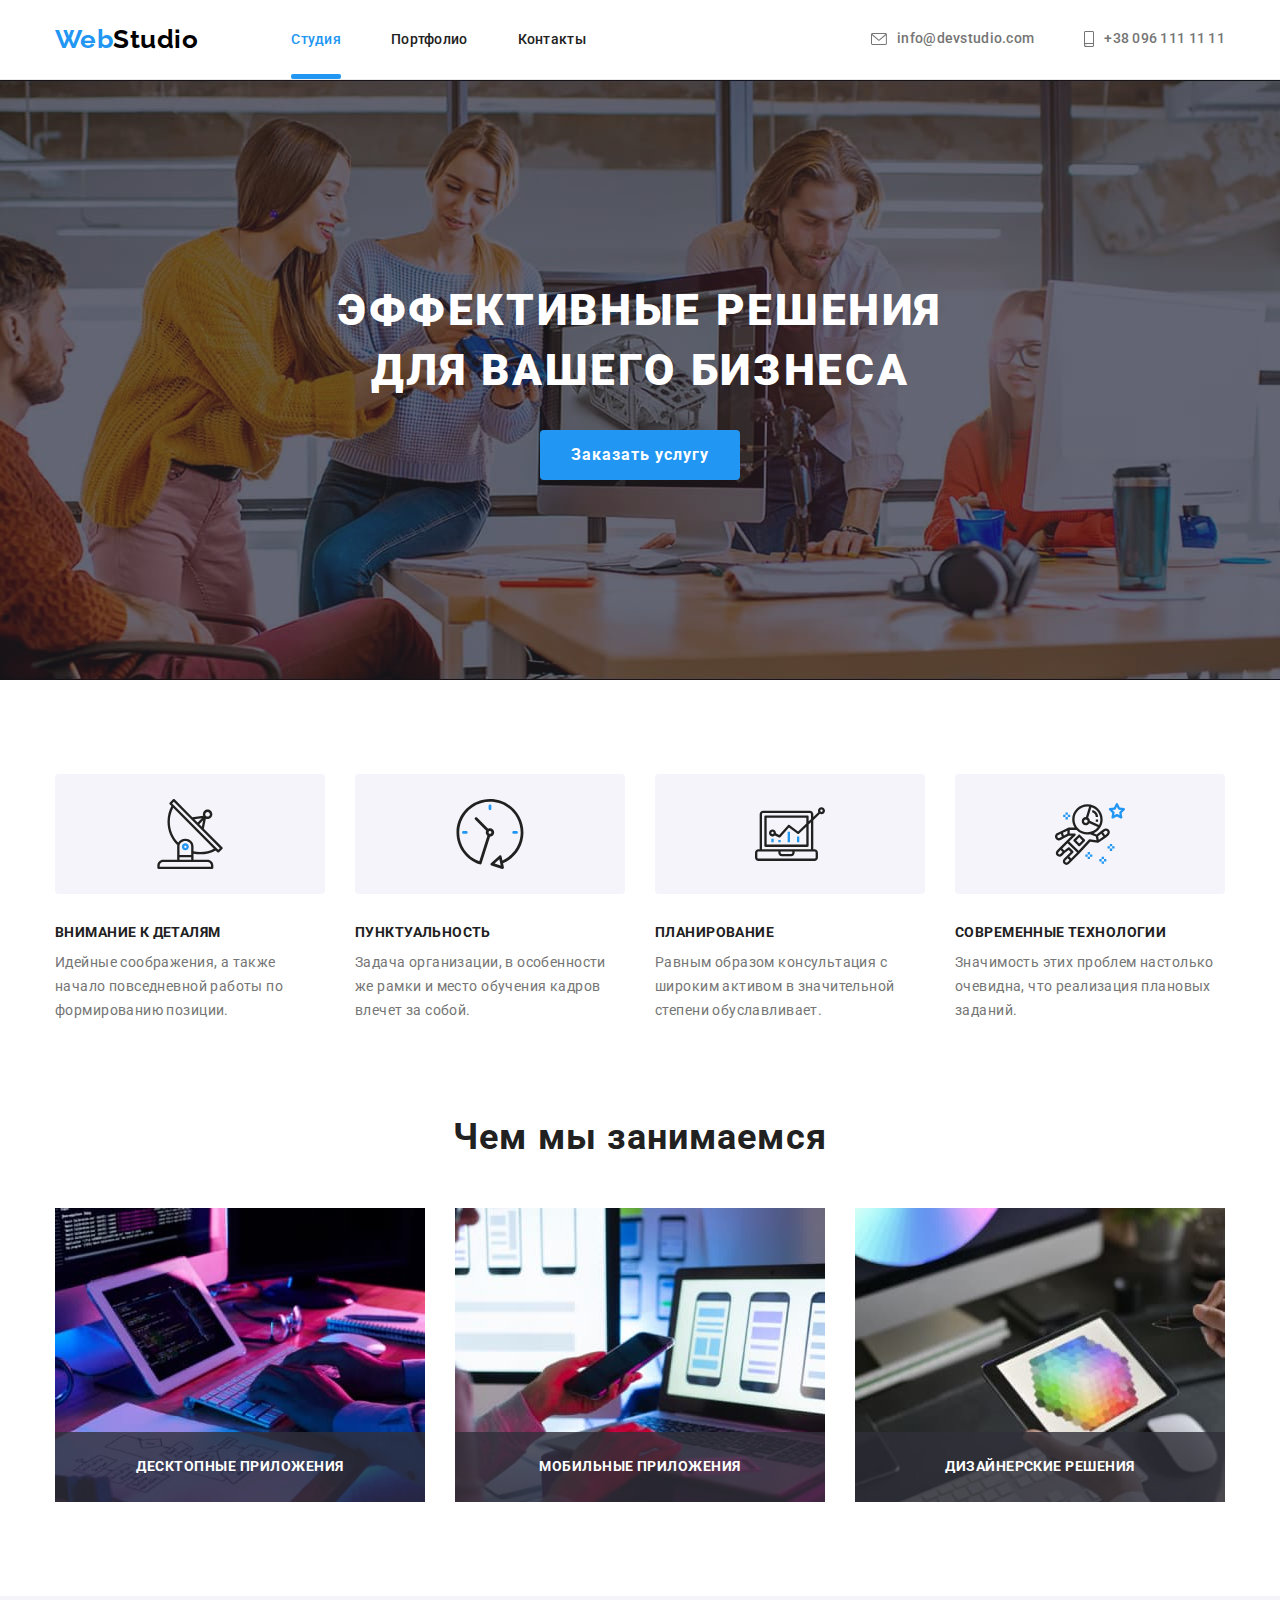
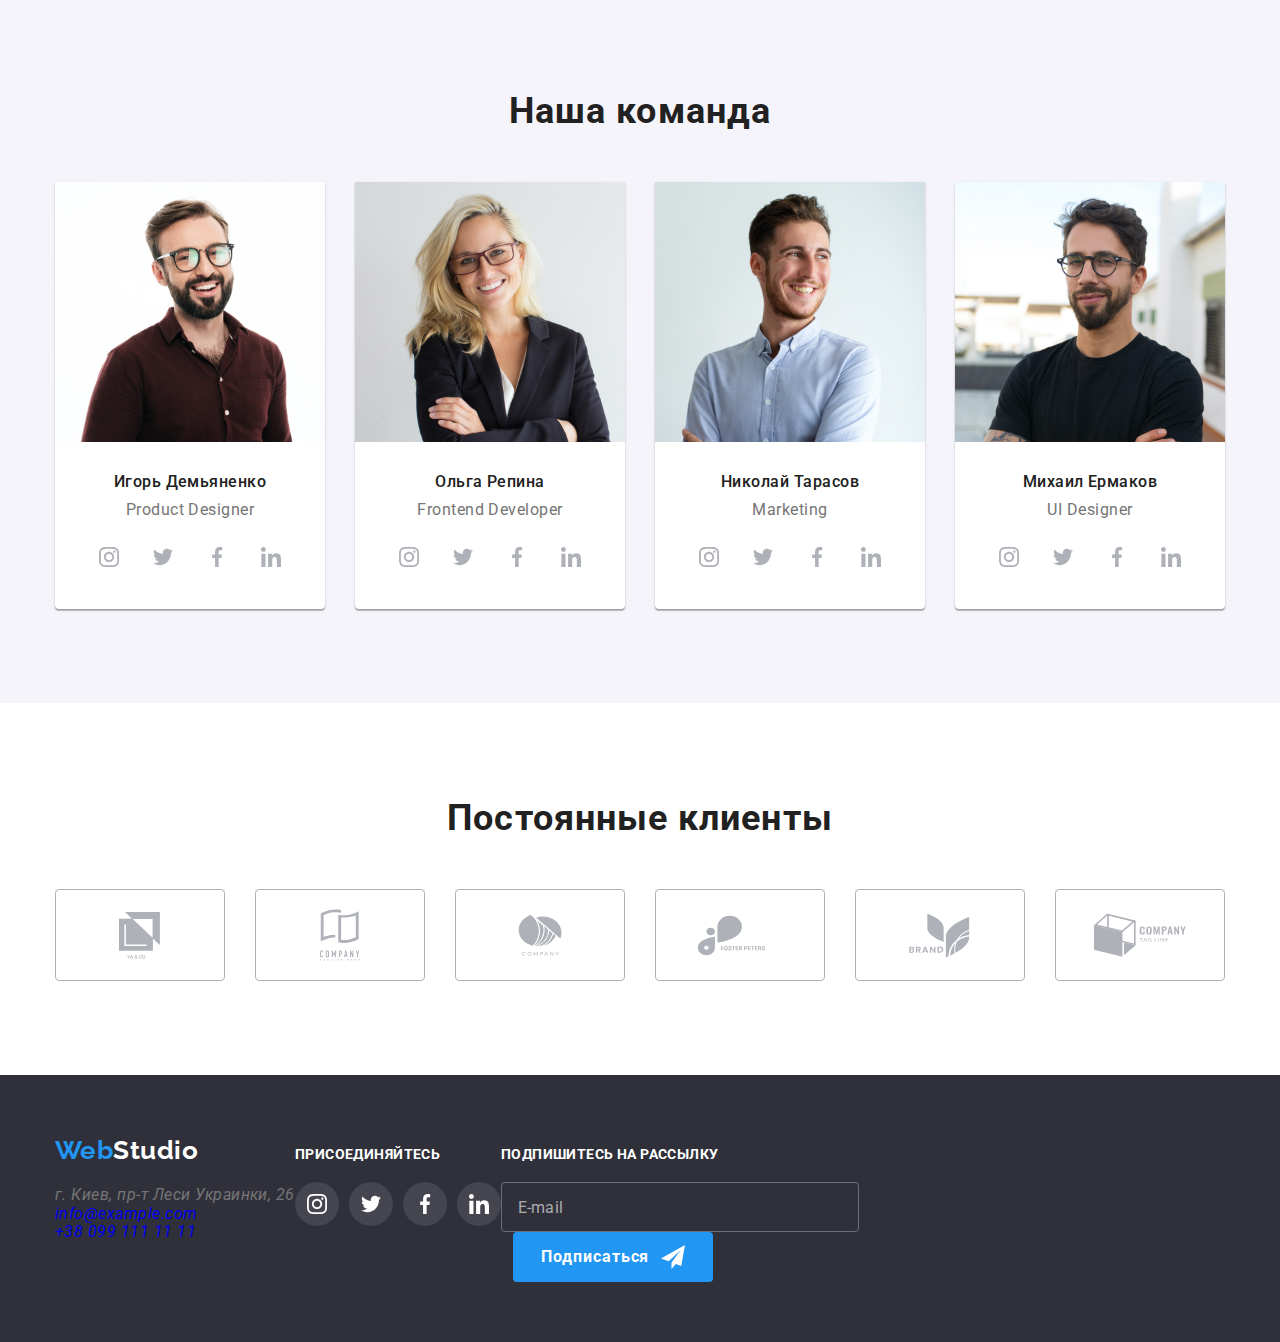
==== commit b327927a: "temporary backup" ====
--- a/index.html
+++ b/index.html
@@ -560,11 +560,11 @@
             />
             <span class="footer-form__wrapper">
               <button
-                class="button footer-form__button--position--left"
+                class="button footer-form__button footer-form__button--position--left"
                 type="submit"
               >
                 Подписаться
-                <svg class="footer-button-modal-icon">
+                <svg class="footer-form__button--icon">
                   <use href="./images/svg/icons.svg#icon-sign-up"></use>
                 </svg>
               </button>
--- a/css/main.min.css
+++ b/css/main.min.css
@@ -1 +1 @@
-:root{--title-text-color: #212121;--text-color: #757575;--accent-color: #2196f3;--accent-color-secondary: #188ce8;--black-color: #000000;--white-color: #ffffff;--footer-link-color: rgba(255, 255, 255, 0.6);--secondary-background-color: #2f303a;--third-background-color: #f5f4fa;--modal-text: #212121;--indent: 30px;--items: 3;--timing-function: cubic-bezier(0.4, 0, 0.2, 1);--duration: 250ms}/*! modern-normalize v1.1.0 | MIT License | https://github.com/sindresorhus/modern-normalize */*,::before,::after{-webkit-box-sizing:border-box;box-sizing:border-box}html{line-height:1.15;-webkit-text-size-adjust:100%;-moz-tab-size:4;-o-tab-size:4;tab-size:4}body{margin:0;font-family:system-ui,-apple-system,"Segoe UI",Roboto,Helvetica,Arial,sans-serif,"Apple Color Emoji","Segoe UI Emoji"}hr{height:0;color:inherit}abbr[title]{-webkit-text-decoration:underline dotted;text-decoration:underline dotted}b,strong{font-weight:bolder}code,kbd,samp,pre{font-family:ui-monospace,SFMono-Regular,Consolas,"Liberation Mono",Menlo,monospace;font-size:1em}small{font-size:80%}sub,sup{font-size:75%;line-height:0;position:relative;vertical-align:baseline}sub{bottom:-0.25em}sup{top:-0.5em}table{text-indent:0;border-color:inherit}button,input,optgroup,select,textarea{font-family:inherit;font-size:100%;line-height:1.15;margin:0}button,select{text-transform:none}button,[type=button],[type=reset],[type=submit]{-webkit-appearance:button}::-moz-focus-inner{border-style:none;padding:0}:-moz-focusring{outline:1px dotted ButtonText}:-moz-ui-invalid{box-shadow:none}legend{padding:0}progress{vertical-align:baseline}::-webkit-inner-spin-button,::-webkit-outer-spin-button{height:auto}[type=search]{-webkit-appearance:textfield;outline-offset:-2px}::-webkit-search-decoration{-webkit-appearance:none}::-webkit-file-upload-button{-webkit-appearance:button;font:inherit}summary{display:list-item}.visually-hidden{position:absolute;width:1px;height:1px;margin:-1px;border:0;padding:0;white-space:nowrap;-webkit-clip-path:inset(100%);clip-path:inset(100%);clip:rect(0 0 0 0);overflow:hidden}.customers-list__link,.features-list__image,.socials-list__link,.button-close{display:-webkit-box;display:-ms-flexbox;display:flex;-webkit-box-pack:center;-ms-flex-pack:center;justify-content:center;-webkit-box-align:center;-ms-flex-align:center;align-items:center}h1,h2,h3,h4,h5,h6,p{margin:0}body{background-color:var(--white-color);color:var(--text-color);font-family:"Roboto",sans-serif;font-size:16px;letter-spacing:.03em}img{width:100%;display:block;height:auto}.list{padding:0;margin:0;list-style:none;text-decoration:none}*:hover,*:focus{-webkit-transition:color var(--duration) var(--timing-function);transition:color var(--duration) var(--timing-function)}.section{padding-top:60px;padding-bottom:60px}@media screen and (min-width: 1200px){.section{padding-top:94px;padding-bottom:94px}}.container{width:100%;padding-left:15px;padding-right:15px;margin-left:auto;margin-right:auto}.page-header__container{display:-webkit-box;display:-ms-flexbox;display:flex;-webkit-box-align:center;-ms-flex-align:center;align-items:center}.mobile-menu__container{padding:48px 40px}@media screen and (min-width: 480px){.container{width:480px}.mobile-menu__container{position:relative}}@media screen and (min-width: 768px){.container{width:768px}}@media screen and (min-width: 1200px){.container{width:1200px}.footer__container{display:-webkit-box;display:-ms-flexbox;display:flex;-webkit-box-align:baseline;-ms-flex-align:baseline;align-items:baseline}}@media screen and (max-width: 767px){.mobile-menu{position:fixed;width:100%;height:100%;z-index:1000;top:0;left:0;background-color:var(--white-color);overflow-y:scroll;-webkit-transition:opacity var(--duration) var(--timing-function),visibility var(--duration) var(--timing-function);transition:opacity var(--duration) var(--timing-function),visibility var(--duration) var(--timing-function);opacity:0;visibility:hidden;pointer-events:none}.mobile-menu.is-open{opacity:1;visibility:visible;pointer-events:auto}.mobile-menu__list--nav{margin-bottom:302px}.mobile-menu__link--nav{font-weight:500;font-size:40px;line-height:1.175;letter-spacing:.02em;color:var(--title-text-color)}.mobile-menu__item--nav:hover .mobile-menu__link--nav,.mobile-menu__item--nav:focus .mobile-menu__link--nav{color:var(--accent-color)}.mobile-menu__link--contacts--tel{font-weight:500;font-size:34px;line-height:1.1764705882;letter-spacing:.02em;color:var(--accent-color)}.mobile-menu__link--contacts--mail{font-weight:500;font-size:24px;line-height:1.1666666667;letter-spacing:.02em;color:var(--text-color)}.mobile-menu__list--socials{display:-webkit-box;display:-ms-flexbox;display:flex}.mobile-menu__link--socials{font-weight:500;font-size:18px;line-height:1.2222222222;letter-spacing:.02em;color:var(--accent-color)}.mobile-menu__item--socials{padding-right:10px}.mobile-menu__item--socials:not(:last-child){border-right:1px solid rgba(33,33,33,.2);margin-right:10px}.mobile-menu__item--nav,.mobile-menu__item--contacts{margin-bottom:32px}}@media screen and (min-width: 768px){.mobile-menu{display:none}}.logo{display:block;color:var(--black-color);font-family:"Raleway",sans-serif;font-weight:700;font-size:26px;line-height:1.19}.logo span{color:var(--accent-color)}.page-header__logo{margin-right:93px}.footer__logo{margin-bottom:20px}.logo--color--white{color:var(--white-color)}@media screen and (max-width: 767px){.mobile-menu-close{position:absolute;top:24px;right:15px;padding:0;line-height:0;background-color:rgba(0,0,0,0);border:none}.mobile-menu-open{display:block;padding:0;margin-left:auto;line-height:0;background-color:rgba(0,0,0,0);border:none}.mobile-menu-open:hover,.mobile-menu-open:focus{fill:var(--accent-color-secondary)}}@media screen and (min-width: 768px){.mobile-menu-close,.mobile-menu-open{display:none}}.button{display:block;cursor:pointer;margin-left:auto;margin-right:auto;min-width:200px;padding-top:10px;padding-bottom:10px;font-weight:700;font-size:16px;line-height:1.88;letter-spacing:.06em;color:var(--white-color);border:none;border-radius:4px;background-color:var(--accent-color);-webkit-transition:background-color var(--duration) var(--timing-function),-webkit-box-shadow var(--duration) var(--timing-function);transition:background-color var(--duration) var(--timing-function),-webkit-box-shadow var(--duration) var(--timing-function);transition:box-shadow var(--duration) var(--timing-function),background-color var(--duration) var(--timing-function);transition:box-shadow var(--duration) var(--timing-function),background-color var(--duration) var(--timing-function),-webkit-box-shadow var(--duration) var(--timing-function)}.button:hover,.button:focus{background-color:var(--accent-color-secondary);-webkit-box-shadow:0px 1px 3px rgba(0,0,0,.12),0px 1px 1px rgba(0,0,0,.14),0px 2px 1px rgba(0,0,0,.2);box-shadow:0px 1px 3px rgba(0,0,0,.12),0px 1px 1px rgba(0,0,0,.14),0px 2px 1px rgba(0,0,0,.2)}.footer-form__button--position--left{margin-left:12px;text-align:left;padding-left:28px}.filter-menu__button{min-width:73px;padding:6px 22px;font-weight:500;line-height:1.63;letter-spacing:.03em;-webkit-transition:background-color var(--duration) var(--timing-function),color var(--duration) var(--timing-function),-webkit-box-shadow var(--duration) var(--timing-function);transition:background-color var(--duration) var(--timing-function),color var(--duration) var(--timing-function),-webkit-box-shadow var(--duration) var(--timing-function);transition:background-color var(--duration) var(--timing-function),color var(--duration) var(--timing-function),box-shadow var(--duration) var(--timing-function);transition:background-color var(--duration) var(--timing-function),color var(--duration) var(--timing-function),box-shadow var(--duration) var(--timing-function),-webkit-box-shadow var(--duration) var(--timing-function);color:var(--title-text-color);background-color:var(--third-background-color)}.filter-menu__button:not(:last-child){margin-right:8px}.filter-menu__button:hover,.filter-menu__button:focus{color:var(--white-color);background-color:var(--accent-color);border-color:var(--accent-color);-webkit-box-shadow:0px 3px 1px rgba(0,0,0,.1),0px 1px 2px rgba(0,0,0,.08),0px 2px 2px rgba(0,0,0,.12);box-shadow:0px 3px 1px rgba(0,0,0,.1),0px 1px 2px rgba(0,0,0,.08),0px 2px 2px rgba(0,0,0,.12)}.button-close{width:30px;height:30px;border-radius:50%;background:#fff;border:1px solid rgba(0,0,0,.1)}.button-close:focus{outline:none}.overlay__button-close{position:absolute;top:8px;right:8px}.socials-list{display:-webkit-box;display:-ms-flexbox;display:flex;background-color:rgba(0,0,0,0);-webkit-box-pack:center;-ms-flex-pack:center;justify-content:center;-webkit-box-align:center;-ms-flex-align:center;align-items:center;gap:10px}.socials-list__link{-webkit-transition:background-color var(--duration) var(--timing-function),fill var(--duration) var(--timing-function);transition:background-color var(--duration) var(--timing-function),fill var(--duration) var(--timing-function);fill:#afb1b8;width:44px;height:44px;border-radius:50%}.socials-list__link:hover,.socials-list__link:focus{background-color:var(--accent-color);fill:var(--white-color)}.socials-list--bgc--dark{background-color:var(--secondary-background-color);padding-bottom:0}.footer__socials-list--bgc--dark{-webkit-transition:background-color var(--duration) var(--timing-function);transition:background-color var(--duration) var(--timing-function);fill:var(--white-color);background-color:rgba(255,255,255,.1)}.footer__socials-list--bgc--dark:hover,.footer__socials-list--bgc--dark:focus{background-color:var(--accent-color)}.footer__title{margin-bottom:20px;font-weight:700;font-size:14px;line-height:1.1428571429;letter-spacing:.03em;text-transform:uppercase;color:var(--white-color)}.cards-set__title{margin-bottom:4px;font-weight:700;font-size:18px;line-height:2;text-align:left;letter-spacing:.06em}.title{display:block;margin-left:auto;margin-right:auto;color:var(--title-text-color);font-weight:700;font-size:36px;line-height:1.1666666667;text-align:center;letter-spacing:.03em}.title--color--black{color:var(--title-text-color)}.title--position{margin-bottom:50px}.title--invisible{display:none}.hero__title{width:360px;font-weight:900;font-size:26px;line-height:1.6153846154;letter-spacing:.06em;text-transform:uppercase;color:#fff}.hero__title--position{margin-bottom:30px}@media screen and (min-width: 1200px){.hero__title{width:696px;font-weight:900;font-size:44px;line-height:1.3636363636}}.backdrop{position:fixed;top:0;left:0;opacity:1;-webkit-transition:opacity var(--duration) var(--timing-function),visibility var(--duration) var(--timing-function);transition:opacity var(--duration) var(--timing-function),visibility var(--duration) var(--timing-function);width:100%;height:100%;background:rgba(0,0,0,.2)}.backdrop.is-hidden{visibility:hidden;opacity:0;pointer-events:none}.overlay{position:relative;-webkit-transform:translate(-50%, -50%) scale(1, 1);transform:translate(-50%, -50%) scale(1, 1);-webkit-transition:opacity var(--duration) var(--timing-function),-webkit-transform var(--duration) var(--timing-function);transition:opacity var(--duration) var(--timing-function),-webkit-transform var(--duration) var(--timing-function);transition:transform var(--duration) var(--timing-function),opacity var(--duration) var(--timing-function);transition:transform var(--duration) var(--timing-function),opacity var(--duration) var(--timing-function),-webkit-transform var(--duration) var(--timing-function);opacity:1;width:450px;height:609px;top:50%;left:50%;padding:40px;background:#fff;-webkit-box-shadow:0px 1px 3px rgba(0,0,0,.12),0px 1px 1px rgba(0,0,0,.14),0px 2px 1px rgba(0,0,0,.2);box-shadow:0px 1px 3px rgba(0,0,0,.12),0px 1px 1px rgba(0,0,0,.14),0px 2px 1px rgba(0,0,0,.2);border-radius:4px}.backdrop.is-hidden .overlay{opacity:0;-webkit-transform:translate(-50%, -50%) scale(0.1, 0.1);transform:translate(-50%, -50%) scale(0.1, 0.1)}.button-close__icon{-webkit-transition:fill var(--duration) var(--timing-function);transition:fill var(--duration) var(--timing-function);width:18px;height:18px}.button-close:focus .button-close__icon{fill:var(--accent-color)}@media screen and (min-width: 1200px){.overlay{width:528px;height:581px}}.modal-label{margin-bottom:10px}.modal-input{cursor:pointer;padding-left:42px;padding-top:12px;padding-bottom:12px;-webkit-transition:border var(--duration) var(--timing-function);transition:border var(--duration) var(--timing-function);height:40px;width:100%;border:1px solid rgba(33,33,33,.2);border-radius:4px;font-size:12px;line-height:1.17;letter-spacing:.01em;color:var(--modal-text)}.modal-input:focus{outline:none;border:1px solid var(--accent-color)}.modal-icon-wrapper{display:block;position:relative}.modal-icon{display:block;position:absolute;top:50%;left:12px;-webkit-transform:translateY(-50%);transform:translateY(-50%);-webkit-transition:fill var(--duration) var(--timing-function);transition:fill var(--duration) var(--timing-function);width:18px;height:18px}.modal-input:focus+.modal-icon{fill:var(--accent-color)}.modal-comment{height:120px;width:100%;border:1px solid rgba(33,33,33,.2);border-radius:4px;font-size:12px;line-height:1.17;letter-spacing:.01em;-webkit-transition:border var(--duration) var(--timing-function);transition:border var(--duration) var(--timing-function);padding:12px 16px;resize:none}.modal-comment:focus{outline:none;border:1px solid var(--accent-color)}.modal-comment::-webkit-input-placeholder{font-size:12px;line-height:1.17;letter-spacing:.01em;color:rgba(117,117,117,.5)}.modal-comment::-moz-placeholder{font-size:12px;line-height:1.17;letter-spacing:.01em;color:rgba(117,117,117,.5)}.modal-comment:-ms-input-placeholder{font-size:12px;line-height:1.17;letter-spacing:.01em;color:rgba(117,117,117,.5)}.modal-comment::-ms-input-placeholder{font-size:12px;line-height:1.17;letter-spacing:.01em;color:rgba(117,117,117,.5)}.modal-comment::placeholder{font-size:12px;line-height:1.17;letter-spacing:.01em;color:rgba(117,117,117,.5)}.modal-label-comment{margin-bottom:20px}.checkbox-wrapper{margin-bottom:30px}.checkbox{position:absolute;width:1px;height:1px;margin:-1px;border:0;padding:0;white-space:nowrap;-webkit-clip-path:inset(100%);clip-path:inset(100%);clip:rect(0 0 0 0);overflow:hidden}.checkbox-wrapper{display:-webkit-box;display:-ms-flexbox;display:flex;-webkit-box-align:center;-ms-flex-align:center;align-items:center;-webkit-box-pack:center;-ms-flex-pack:center;justify-content:center}.modal-link-policy{padding:0;margin:0;display:inline-block;font-weight:400;font-size:12px;line-height:1.1666666667;-webkit-text-decoration-line:underline;text-decoration-line:underline;color:#2196f3}.modal-form{display:-webkit-box;display:-ms-flexbox;display:flex;-webkit-box-orient:vertical;-webkit-box-direction:normal;-ms-flex-direction:column;flex-direction:column}.modal-text{margin-bottom:12px;font-weight:700;font-size:20px;line-height:1.5;text-align:center;color:var(--modal-text)}.modal-label-desc{display:block;margin-bottom:4px;font-weight:400;font-size:12px;line-height:1.1666666667;font-size:12px;line-height:1.17;letter-spacing:.01em;color:var(--text-color)}.label-checkbox{display:-webkit-box;display:-ms-flexbox;display:flex;-ms-flex-wrap:wrap;flex-wrap:wrap;-webkit-box-align:center;-ms-flex-align:center;align-items:center;-webkit-transition:background-color var(--duration) var(--timing-function),border var(--duration) var(--timing-function);transition:background-color var(--duration) var(--timing-function),border var(--duration) var(--timing-function);font-weight:400;font-size:12px;line-height:1.1666666667;color:#757575}.label-checkbox::before{display:inline-block;margin-right:4px;content:"";width:16px;height:15px;cursor:pointer;border:2px solid #212121;border-radius:2px}.checkbox:checked+.label-checkbox::before{background-color:var(--accent-color);background-image:url(../images/svg/custom-checkbox.svg);background-size:contain;background-origin:border-box;border:2px solid var(--accent-color)}@media screen and (min-width: 1200px){.label-checkbox{font-weight:400;font-size:14px;line-height:1.7142857143}.modal-link-policy{font-weight:400;font-size:14px;line-height:1.7142857143}}.page-header{padding-top:24px;padding-bottom:24px;border-bottom:1px solid #ececec}@media screen and (max-width: 767px){.auth-list{display:none}.site-nav-list{display:none}}@media screen and (min-width: 768px){.main-nav{display:-webkit-box;display:-ms-flexbox;display:flex}.site-nav-list{display:-webkit-box;display:-ms-flexbox;display:flex;gap:50px;-webkit-box-align:center;-ms-flex-align:center;align-items:center}.site-nav-list__link{position:relative;-webkit-transition:color var(--duration) var(--timing-function);transition:color var(--duration) var(--timing-function);padding-top:32px;padding-bottom:32px;color:var(--title-text-color);font-weight:500;font-size:14px;line-height:1.14;letter-spacing:.02em}.site-nav-list__link:hover,.site-nav-list__link:focus{color:var(--accent-color)}.site-nav-list__link.current{color:var(--accent-color)}.site-nav-list__link.current::after{display:block;position:absolute;bottom:0;left:0;content:"";width:100%;height:5px;background:var(--accent-color);border-radius:2px}.auth-list{margin-left:auto}.auth-list__link{display:-webkit-box;display:-ms-flexbox;display:flex;-webkit-box-align:center;-ms-flex-align:center;align-items:center;-webkit-transition:color var(--duration) var(--timing-function);transition:color var(--duration) var(--timing-function);color:var(--text-color);font-weight:500;font-size:12px;line-height:.0833333333;letter-spacing:.02em}.auth-list__link:hover,.auth-list__link:focus{color:var(--accent-color)}.auth-list__icon-mail{width:14px;height:10px;margin-right:10px;fill:currentColor}.auth-list__icon-smartphone{width:10px;height:14px;margin-right:10px;fill:currentColor}.icons:hover,.icons:focus{fill:var(--accent-color)}.auth-list__item:not(:last-child){margin-bottom:10px}}@media screen and (min-width: 1200px){.auth-list{display:-webkit-box;display:-ms-flexbox;display:flex;-webkit-box-align:center;-ms-flex-align:center;align-items:center;margin-left:auto;gap:50px}.auth-list__link{-webkit-transition:color var(--duration) var(--timing-function);transition:color var(--duration) var(--timing-function);display:-webkit-box;display:-ms-flexbox;display:flex;-webkit-box-align:center;-ms-flex-align:center;align-items:center;color:var(--text-color);font-weight:500;font-size:14px;line-height:1.14;letter-spacing:.02em}.auth-list__link:hover,.auth-list__link:focus{color:var(--accent-color)}.auth-list__icon-mail{width:16px;height:12px;margin-right:10px;fill:currentColor}.auth-list__icon-smartphone{width:10px;height:16px;margin-right:10px;fill:currentColor}.auth-list__item:not(:last-child){margin-bottom:0}.icons:hover,.icons:focus{fill:var(--accent-color)}}.hero{margin-left:auto;margin-right:auto;max-width:767px;height:400px;background-color:var(--secondary-background-color);background-image:-webkit-gradient(linear, left top, right top, from(rgba(47, 48, 58, 0.4)), to(rgba(47, 48, 58, 0.4))),url(../../images/hero/mobile/hero--mobile.jpg);background-image:linear-gradient(to right, rgba(47, 48, 58, 0.4), rgba(47, 48, 58, 0.4)),url(../../images/hero/mobile/hero--mobile.jpg);background-size:cover;background-position:center;background-repeat:no-repeat;margin-left:auto;margin-right:auto;padding-top:118px;padding-bottom:118px}@media screen and (max-width: 479px){.hero{width:100%}}@media screen and (min-width: 480px)and (min-device-pixel-ratio: 2),screen and (min-width: 480px)and (-webkit-min-device-pixel-ratio: 2),screen and (min-width: 480px)and (min-resolution: 192dpi),screen and (min-width: 480px)and (min-resolution: 2dppx){.hero{background-image:-webkit-gradient(linear, left top, right top, from(rgba(47, 48, 58, 0.4)), to(rgba(47, 48, 58, 0.4))),url(../../images/hero/mobile/hero--mobile@2x.jpg);background-image:linear-gradient(to right, rgba(47, 48, 58, 0.4), rgba(47, 48, 58, 0.4)),url(../../images/hero/mobile/hero--mobile@2x.jpg)}}@media screen and (min-width: 768px){.hero{max-width:1199px;background-image:-webkit-gradient(linear, left top, right top, from(rgba(47, 48, 58, 0.4)), to(rgba(47, 48, 58, 0.4))),url(../../images/hero/tablet/hero--tablet.jpg);background-image:linear-gradient(to right, rgba(47, 48, 58, 0.4), rgba(47, 48, 58, 0.4)),url(../../images/hero/tablet/hero--tablet.jpg)}}@media screen and (min-width: 768px)and (min-width: 768px)and (min-device-pixel-ratio: 2),screen and (min-width: 768px)and (min-width: 768px)and (-webkit-min-device-pixel-ratio: 2),screen and (min-width: 768px)and (min-width: 768px)and (min-resolution: 192dpi),screen and (min-width: 768px)and (min-width: 768px)and (min-resolution: 2dppx){.hero{background-image:-webkit-gradient(linear, left top, right top, from(rgba(47, 48, 58, 0.4)), to(rgba(47, 48, 58, 0.4))),url(../../images/hero/tablet/hero--tablet@2x.jpg);background-image:linear-gradient(to right, rgba(47, 48, 58, 0.4), rgba(47, 48, 58, 0.4)),url(../../images/hero/tablet/hero--tablet@2x.jpg)}}@media screen and (min-width: 1200px){.hero{height:600px;max-width:1600px;padding-top:200px;padding-bottom:200px;background-image:-webkit-gradient(linear, left top, right top, from(rgba(47, 48, 58, 0.4)), to(rgba(47, 48, 58, 0.4))),url(../../images/hero/desktop/hero--desktop.jpg);background-image:linear-gradient(to right, rgba(47, 48, 58, 0.4), rgba(47, 48, 58, 0.4)),url(../../images/hero/desktop/hero--desktop.jpg)}}@media screen and (min-width: 1200px)and (min-width: 1200px)and (min-device-pixel-ratio: 2),screen and (min-width: 1200px)and (min-width: 1200px)and (-webkit-min-device-pixel-ratio: 2),screen and (min-width: 1200px)and (min-width: 1200px)and (min-resolution: 192dpi),screen and (min-width: 1200px)and (min-width: 1200px)and (min-resolution: 2dppx){.hero{background-image:-webkit-gradient(linear, left top, right top, from(rgba(47, 48, 58, 0.4)), to(rgba(47, 48, 58, 0.4))),url(../../images/hero/desktop/hero--desktop@2x.jpg);background-image:linear-gradient(to right, rgba(47, 48, 58, 0.4), rgba(47, 48, 58, 0.4)),url(../../images/hero/desktop/hero--desktop@2x.jpg)}}.features-list{display:-webkit-box;display:-ms-flexbox;display:flex;-webkit-box-orient:vertical;-webkit-box-direction:normal;-ms-flex-direction:column;flex-direction:column;gap:30px}.features-list__image{margin-bottom:30px;line-height:0;background:var(--third-background-color);border-radius:4px;border-color:var(--third-background-color);height:120px}.features-list__icon{display:block}.features-list__desc{font-weight:400;font-size:14px;line-height:1.7142857143;letter-spacing:.03em;color:var(--text-color)}.features-list__title{display:block;margin-bottom:10px;font-weight:700;font-size:14px;line-height:1.1428571429;text-align:left;text-transform:uppercase}@media screen and (max-width: 767px){.features-list__title{text-align:center;display:block}}@media screen and (min-width: 768px){.features-list{-webkit-box-orient:horizontal;-webkit-box-direction:normal;-ms-flex-direction:row;flex-direction:row;-ms-flex-wrap:wrap;flex-wrap:wrap}.features-list__item{-ms-flex-preferred-size:calc((100% - 30px)/2);flex-basis:calc((100% - 30px)/2)}}@media screen and (min-width: 1200px){.features-list__item{-ms-flex-preferred-size:calc((100% - 90px)/4);flex-basis:calc((100% - 90px)/4)}}.section.job{padding-top:0}.job-list{display:-webkit-box;display:-ms-flexbox;display:flex;-ms-flex-wrap:wrap;flex-wrap:wrap;gap:var(--indent)}.job-list__item{position:relative;overflow:hidden;-ms-flex-preferred-size:calc((100% - var(--indent)*(var(--items) - 1))/var(--items));flex-basis:calc((100% - var(--indent)*(var(--items) - 1))/var(--items))}.job-list__wrapper{position:absolute;bottom:0;width:100%;padding-top:27px;padding-bottom:27px;background:rgba(47,48,58,.8)}.job-list__text{text-align:center;font-weight:700;font-size:14px;line-height:1.14;text-transform:uppercase;color:var(--white-color)}@media screen and (max-width: 1199px){.section.job{display:none}}.team{background-color:var(--third-background-color)}.team-list{display:-webkit-box;display:-ms-flexbox;display:flex;-webkit-box-orient:vertical;-webkit-box-direction:normal;-ms-flex-direction:column;flex-direction:column;gap:30px}.team-list__item{display:-webkit-box;display:-ms-flexbox;display:flex;-webkit-box-orient:vertical;-webkit-box-direction:normal;-ms-flex-direction:column;flex-direction:column;-webkit-box-align:center;-ms-flex-align:center;align-items:center;background-color:var(--white-color);-webkit-box-shadow:0px 1px 3px rgba(0,0,0,.12),0px 1px 1px rgba(0,0,0,.14),0px 2px 1px rgba(0,0,0,.2);box-shadow:0px 1px 3px rgba(0,0,0,.12),0px 1px 1px rgba(0,0,0,.14),0px 2px 1px rgba(0,0,0,.2);border-radius:0px 0px 4px 4px}.team-list__wrapper{padding-bottom:24px}@media screen and (min-width: 1200px){.team-list__wrapper{padding-bottom:30px}}.team-list__desc{text-align:center;margin-bottom:16px}.team-list__title{font-weight:500;font-size:16px;line-height:1.1875}.team-list__title--position{margin-bottom:10px}.team-list__image{margin-bottom:30px}@media screen and (min-width: 768px){.team-list{-webkit-box-orient:horizontal;-webkit-box-direction:normal;-ms-flex-direction:row;flex-direction:row;-ms-flex-wrap:wrap;flex-wrap:wrap}.team-list__item{-ms-flex-preferred-size:calc((100% - 30px)/2);flex-basis:calc((100% - 30px)/2)}}@media screen and (min-width: 1200px){.team-list__item{width:270px;-ms-flex-preferred-size:calc((100% - 90px)/4);flex-basis:calc((100% - 90px)/4)}}@media screen and (max-width: 1199px){.customers__title{font-weight:700;font-size:28px;line-height:1.1785714286}}.customers-list{display:-webkit-box;display:-ms-flexbox;display:flex;-ms-flex-wrap:wrap;flex-wrap:wrap;gap:30px}.customers-list__item{-ms-flex-preferred-size:calc((100% - 30px)/2);flex-basis:calc((100% - 30px)/2)}@media screen and (min-width: 768px){.customers-list__item{-ms-flex-preferred-size:calc((100% - 60px)/3);flex-basis:calc((100% - 60px)/3)}}@media screen and (min-width: 1200px){.customers-list__item{-ms-flex-preferred-size:calc((100% - 150px)/6);flex-basis:calc((100% - 150px)/6)}}.customers-list__link{-webkit-transition:border-color var(--duration) var(--timing-function),fill var(--duration) var(--timing-function);transition:border-color var(--duration) var(--timing-function),fill var(--duration) var(--timing-function);height:92px;border:1px solid #afb1b8;fill:#afb1b8;border-radius:4px}.customers-list__link:hover,.customers-list__link:focus{border-color:var(--accent-color);fill:var(--accent-color)}.footer{background-color:var(--secondary-background-color);padding-top:60px;padding-bottom:60px}.contact-info__wrapper{margin-right:70px}.contact-info__link--text--mail{margin-bottom:9px}.contact-info__link--text--mail,.contact-info__link--text--tel,.contact-info__text{color:var(--footer-link-color);font-size:14px;line-height:1.71}.contact-info__text{margin-bottom:9px;color:var(--white-color)}.footer-address{margin-right:70px}.footer-form{margin-left:93px}.sigh-up{display:-webkit-box;display:-ms-flexbox;display:flex;-webkit-box-align:center;-ms-flex-align:center;align-items:center}.footer-form__wrapper{display:block;position:relative}.footer-button-modal-icon{display:block;position:absolute;top:50%;right:28px;-webkit-transform:translateY(-50%);transform:translateY(-50%);width:24px;height:24px}.footer-form__input{cursor:pointer;width:358px;height:50px;padding:15px 16px;background-color:rgba(0,0,0,0);font-size:16px;line-height:1.25;letter-spacing:.01em;color:var(--white-color);border:1px solid rgba(255,255,255,.3);border-radius:4px;-webkit-transition:-webkit-filter var(--duration) var(--timing-function);transition:-webkit-filter var(--duration) var(--timing-function);transition:filter var(--duration) var(--timing-function);transition:filter var(--duration) var(--timing-function), -webkit-filter var(--duration) var(--timing-function)}.footer-form__input:focus{outline:none;-webkit-filter:drop-shadow(0px 4px 4px rgba(0, 0, 0, 0.15));filter:drop-shadow(0px 4px 4px rgba(0, 0, 0, 0.15))}.footer-form__input::-webkit-input-placeholder{font-size:16px;line-height:1.25;color:rgba(255,255,255,.6)}.footer-form__input::-moz-placeholder{font-size:16px;line-height:1.25;color:rgba(255,255,255,.6)}.footer-form__input:-ms-input-placeholder{font-size:16px;line-height:1.25;color:rgba(255,255,255,.6)}.footer-form__input::-ms-input-placeholder{font-size:16px;line-height:1.25;color:rgba(255,255,255,.6)}.footer-form__input::placeholder{font-size:16px;line-height:1.25;color:rgba(255,255,255,.6)}.filter-menu{display:-webkit-box;display:-ms-flexbox;display:flex;-webkit-box-pack:center;-ms-flex-pack:center;justify-content:center;gap:8px;margin-bottom:50px}.cards-set{display:-webkit-box;display:-ms-flexbox;display:flex;-ms-flex-wrap:wrap;flex-wrap:wrap;gap:var(--indent);--items: 9}.cards-set__wrapper-desc{padding-left:24px;padding-right:24px;padding-bottom:20px;padding-top:20px;background:#fff;border:1px solid #eee;border-top:none}.cards-set__link{-webkit-transition:-webkit-box-shadow var(--duration) var(--timing-function);transition:-webkit-box-shadow var(--duration) var(--timing-function);transition:box-shadow var(--duration) var(--timing-function);transition:box-shadow var(--duration) var(--timing-function), -webkit-box-shadow var(--duration) var(--timing-function);color:var(--text-color);display:inline-block}.cards-set__link:hover,.cards-set__link:focus{-webkit-box-shadow:0px 1px 1px rgba(0,0,0,.12),0px 4px 4px rgba(0,0,0,.06),1px 4px 6px rgba(0,0,0,.16);box-shadow:0px 1px 1px rgba(0,0,0,.12),0px 4px 4px rgba(0,0,0,.06),1px 4px 6px rgba(0,0,0,.16)}.cards-set__wrapper{position:relative;overflow:hidden}.cards-set__wrapper-popup{position:absolute;top:0;left:0;width:100%;height:100%;-webkit-transition:-webkit-transform var(--duration) var(--timing-function);transition:-webkit-transform var(--duration) var(--timing-function);transition:transform var(--duration) var(--timing-function);transition:transform var(--duration) var(--timing-function), -webkit-transform var(--duration) var(--timing-function);-webkit-transform:translateY(100%);transform:translateY(100%);padding:63px 24px;background:rgba(33,150,243,.9)}.cards-set__link:hover .cards-set__wrapper-popup,.cards-set__link:focus .cards-set__wrapper-popup{-webkit-transform:translateY(0);transform:translateY(0)}.cards-set__popup-desc{font-size:18px;line-height:1.56;letter-spacing:.03em;color:var(--white-color)}.cards-set__subtitle{line-height:1.88}/*# sourceMappingURL=main.min.css.map */+:root{--title-text-color: #212121;--text-color: #757575;--accent-color: #2196f3;--accent-color-secondary: #188ce8;--black-color: #000000;--white-color: #ffffff;--footer-link-color: rgba(255, 255, 255, 0.6);--secondary-background-color: #2f303a;--third-background-color: #f5f4fa;--modal-text: #212121;--indent: 30px;--items: 3;--timing-function: cubic-bezier(0.4, 0, 0.2, 1);--duration: 250ms}/*! modern-normalize v1.1.0 | MIT License | https://github.com/sindresorhus/modern-normalize */*,::before,::after{-webkit-box-sizing:border-box;box-sizing:border-box}html{line-height:1.15;-webkit-text-size-adjust:100%;-moz-tab-size:4;-o-tab-size:4;tab-size:4}body{margin:0;font-family:system-ui,-apple-system,"Segoe UI",Roboto,Helvetica,Arial,sans-serif,"Apple Color Emoji","Segoe UI Emoji"}hr{height:0;color:inherit}abbr[title]{-webkit-text-decoration:underline dotted;text-decoration:underline dotted}b,strong{font-weight:bolder}code,kbd,samp,pre{font-family:ui-monospace,SFMono-Regular,Consolas,"Liberation Mono",Menlo,monospace;font-size:1em}small{font-size:80%}sub,sup{font-size:75%;line-height:0;position:relative;vertical-align:baseline}sub{bottom:-0.25em}sup{top:-0.5em}table{text-indent:0;border-color:inherit}button,input,optgroup,select,textarea{font-family:inherit;font-size:100%;line-height:1.15;margin:0}button,select{text-transform:none}button,[type=button],[type=reset],[type=submit]{-webkit-appearance:button}::-moz-focus-inner{border-style:none;padding:0}:-moz-focusring{outline:1px dotted ButtonText}:-moz-ui-invalid{box-shadow:none}legend{padding:0}progress{vertical-align:baseline}::-webkit-inner-spin-button,::-webkit-outer-spin-button{height:auto}[type=search]{-webkit-appearance:textfield;outline-offset:-2px}::-webkit-search-decoration{-webkit-appearance:none}::-webkit-file-upload-button{-webkit-appearance:button;font:inherit}summary{display:list-item}.visually-hidden{position:absolute;width:1px;height:1px;margin:-1px;border:0;padding:0;white-space:nowrap;-webkit-clip-path:inset(100%);clip-path:inset(100%);clip:rect(0 0 0 0);overflow:hidden}.customers-list__link,.features-list__image,.socials-list__link,.button-close{display:-webkit-box;display:-ms-flexbox;display:flex;-webkit-box-pack:center;-ms-flex-pack:center;justify-content:center;-webkit-box-align:center;-ms-flex-align:center;align-items:center}h1,h2,h3,h4,h5,h6,p{margin:0}body{background-color:var(--white-color);color:var(--text-color);font-family:"Roboto",sans-serif;font-size:16px;letter-spacing:.03em}img{width:100%;display:block;height:auto}.list{padding:0;margin:0;list-style:none;text-decoration:none}*:hover,*:focus{-webkit-transition:color var(--duration) var(--timing-function);transition:color var(--duration) var(--timing-function)}.section{padding-top:60px;padding-bottom:60px}@media screen and (min-width: 1200px){.section{padding-top:94px;padding-bottom:94px}}.container{width:100%;padding-left:15px;padding-right:15px;margin-left:auto;margin-right:auto}.page-header__container{display:-webkit-box;display:-ms-flexbox;display:flex;-webkit-box-align:center;-ms-flex-align:center;align-items:center}.mobile-menu__container{padding:48px 40px}@media screen and (min-width: 480px){.container{width:480px}.mobile-menu__container{position:relative}}@media screen and (min-width: 768px){.container{width:768px}}@media screen and (min-width: 1200px){.container{width:1200px}.footer__container{display:-webkit-box;display:-ms-flexbox;display:flex;-webkit-box-align:baseline;-ms-flex-align:baseline;align-items:baseline}}@media screen and (max-width: 767px){.mobile-menu{position:fixed;width:100%;height:100%;z-index:1000;top:0;left:0;background-color:var(--white-color);overflow-y:scroll;-webkit-transition:opacity var(--duration) var(--timing-function),visibility var(--duration) var(--timing-function);transition:opacity var(--duration) var(--timing-function),visibility var(--duration) var(--timing-function);opacity:0;visibility:hidden;pointer-events:none}.mobile-menu.is-open{opacity:1;visibility:visible;pointer-events:auto}.mobile-menu__list--nav{margin-bottom:302px}.mobile-menu__link--nav{font-weight:500;font-size:40px;line-height:1.175;letter-spacing:.02em;color:var(--title-text-color)}.mobile-menu__item--nav:hover .mobile-menu__link--nav,.mobile-menu__item--nav:focus .mobile-menu__link--nav{color:var(--accent-color)}.mobile-menu__link--contacts--tel{font-weight:500;font-size:34px;line-height:1.1764705882;letter-spacing:.02em;color:var(--accent-color)}.mobile-menu__link--contacts--mail{font-weight:500;font-size:24px;line-height:1.1666666667;letter-spacing:.02em;color:var(--text-color)}.mobile-menu__list--socials{display:-webkit-box;display:-ms-flexbox;display:flex}.mobile-menu__link--socials{font-weight:500;font-size:18px;line-height:1.2222222222;letter-spacing:.02em;color:var(--accent-color)}.mobile-menu__item--socials{padding-right:10px}.mobile-menu__item--socials:not(:last-child){border-right:1px solid rgba(33,33,33,.2);margin-right:10px}.mobile-menu__item--nav,.mobile-menu__item--contacts{margin-bottom:32px}}@media screen and (min-width: 768px){.mobile-menu{display:none}}.logo{display:block;color:var(--black-color);font-family:"Raleway",sans-serif;font-weight:700;font-size:26px;line-height:1.19}.logo span{color:var(--accent-color)}.page-header__logo{margin-right:93px}.footer__logo{margin-bottom:20px}.logo--color--white{color:var(--white-color)}@media screen and (max-width: 767px){.mobile-menu-close{position:absolute;top:24px;right:15px;padding:0;line-height:0;background-color:rgba(0,0,0,0);border:none}.mobile-menu-open{display:block;padding:0;margin-left:auto;line-height:0;background-color:rgba(0,0,0,0);border:none}.mobile-menu-open:hover,.mobile-menu-open:focus{fill:var(--accent-color-secondary)}}@media screen and (min-width: 768px){.mobile-menu-close,.mobile-menu-open{display:none}}.button{display:block;cursor:pointer;margin-left:auto;margin-right:auto;min-width:200px;padding-top:10px;padding-bottom:10px;font-weight:700;font-size:16px;line-height:1.88;letter-spacing:.06em;color:var(--white-color);border:none;border-radius:4px;background-color:var(--accent-color);-webkit-transition:background-color var(--duration) var(--timing-function),-webkit-box-shadow var(--duration) var(--timing-function);transition:background-color var(--duration) var(--timing-function),-webkit-box-shadow var(--duration) var(--timing-function);transition:box-shadow var(--duration) var(--timing-function),background-color var(--duration) var(--timing-function);transition:box-shadow var(--duration) var(--timing-function),background-color var(--duration) var(--timing-function),-webkit-box-shadow var(--duration) var(--timing-function)}.button:hover,.button:focus{background-color:var(--accent-color-secondary);-webkit-box-shadow:0px 1px 3px rgba(0,0,0,.12),0px 1px 1px rgba(0,0,0,.14),0px 2px 1px rgba(0,0,0,.2);box-shadow:0px 1px 3px rgba(0,0,0,.12),0px 1px 1px rgba(0,0,0,.14),0px 2px 1px rgba(0,0,0,.2)}.footer-form__button--position--left{margin-left:12px;text-align:left;padding-left:28px}.filter-menu__button{min-width:73px;padding:6px 22px;font-weight:500;line-height:1.63;letter-spacing:.03em;-webkit-transition:background-color var(--duration) var(--timing-function),color var(--duration) var(--timing-function),-webkit-box-shadow var(--duration) var(--timing-function);transition:background-color var(--duration) var(--timing-function),color var(--duration) var(--timing-function),-webkit-box-shadow var(--duration) var(--timing-function);transition:background-color var(--duration) var(--timing-function),color var(--duration) var(--timing-function),box-shadow var(--duration) var(--timing-function);transition:background-color var(--duration) var(--timing-function),color var(--duration) var(--timing-function),box-shadow var(--duration) var(--timing-function),-webkit-box-shadow var(--duration) var(--timing-function);color:var(--title-text-color);background-color:var(--third-background-color)}.filter-menu__button:not(:last-child){margin-right:8px}.filter-menu__button:hover,.filter-menu__button:focus{color:var(--white-color);background-color:var(--accent-color);border-color:var(--accent-color);-webkit-box-shadow:0px 3px 1px rgba(0,0,0,.1),0px 1px 2px rgba(0,0,0,.08),0px 2px 2px rgba(0,0,0,.12);box-shadow:0px 3px 1px rgba(0,0,0,.1),0px 1px 2px rgba(0,0,0,.08),0px 2px 2px rgba(0,0,0,.12)}.button-close{width:30px;height:30px;border-radius:50%;background:#fff;border:1px solid rgba(0,0,0,.1)}.button-close:focus{outline:none}.overlay__button-close{position:absolute;top:8px;right:8px}.socials-list{display:-webkit-box;display:-ms-flexbox;display:flex;background-color:rgba(0,0,0,0);-webkit-box-pack:center;-ms-flex-pack:center;justify-content:center;-webkit-box-align:center;-ms-flex-align:center;align-items:center;gap:10px}.socials-list__link{-webkit-transition:background-color var(--duration) var(--timing-function),fill var(--duration) var(--timing-function);transition:background-color var(--duration) var(--timing-function),fill var(--duration) var(--timing-function);fill:#afb1b8;width:44px;height:44px;border-radius:50%}.socials-list__link:hover,.socials-list__link:focus{background-color:var(--accent-color);fill:var(--white-color)}.socials-list--bgc--dark{background-color:var(--secondary-background-color);padding-bottom:0}.footer__socials-list--bgc--dark{-webkit-transition:background-color var(--duration) var(--timing-function);transition:background-color var(--duration) var(--timing-function);fill:var(--white-color);background-color:rgba(255,255,255,.1)}.footer__socials-list--bgc--dark:hover,.footer__socials-list--bgc--dark:focus{background-color:var(--accent-color)}.footer__title{margin-bottom:20px;font-weight:700;font-size:14px;line-height:1.1428571429;letter-spacing:.03em;text-transform:uppercase;color:var(--white-color)}.cards-set__title{margin-bottom:4px;font-weight:700;font-size:18px;line-height:2;text-align:left;letter-spacing:.06em}.title{display:block;margin-left:auto;margin-right:auto;color:var(--title-text-color);font-weight:700;font-size:36px;line-height:1.1666666667;text-align:center;letter-spacing:.03em}.title--color--black{color:var(--title-text-color)}.title--position{margin-bottom:50px}.title--invisible{display:none}.hero__title{width:360px;font-weight:900;font-size:26px;line-height:1.6153846154;letter-spacing:.06em;text-transform:uppercase;color:#fff}.hero__title--position{margin-bottom:30px}@media screen and (min-width: 1200px){.hero__title{width:696px;font-weight:900;font-size:44px;line-height:1.3636363636}}.backdrop{position:fixed;top:0;left:0;opacity:1;-webkit-transition:opacity var(--duration) var(--timing-function),visibility var(--duration) var(--timing-function);transition:opacity var(--duration) var(--timing-function),visibility var(--duration) var(--timing-function);width:100%;height:100%;background:rgba(0,0,0,.2)}.backdrop.is-hidden{visibility:hidden;opacity:0;pointer-events:none}.overlay{position:relative;-webkit-transform:translate(-50%, -50%) scale(1, 1);transform:translate(-50%, -50%) scale(1, 1);-webkit-transition:opacity var(--duration) var(--timing-function),-webkit-transform var(--duration) var(--timing-function);transition:opacity var(--duration) var(--timing-function),-webkit-transform var(--duration) var(--timing-function);transition:transform var(--duration) var(--timing-function),opacity var(--duration) var(--timing-function);transition:transform var(--duration) var(--timing-function),opacity var(--duration) var(--timing-function),-webkit-transform var(--duration) var(--timing-function);opacity:1;width:450px;height:609px;top:50%;left:50%;padding:40px;background:#fff;-webkit-box-shadow:0px 1px 3px rgba(0,0,0,.12),0px 1px 1px rgba(0,0,0,.14),0px 2px 1px rgba(0,0,0,.2);box-shadow:0px 1px 3px rgba(0,0,0,.12),0px 1px 1px rgba(0,0,0,.14),0px 2px 1px rgba(0,0,0,.2);border-radius:4px}.backdrop.is-hidden .overlay{opacity:0;-webkit-transform:translate(-50%, -50%) scale(0.1, 0.1);transform:translate(-50%, -50%) scale(0.1, 0.1)}.button-close__icon{-webkit-transition:fill var(--duration) var(--timing-function);transition:fill var(--duration) var(--timing-function);width:18px;height:18px}.button-close:focus .button-close__icon{fill:var(--accent-color)}@media screen and (min-width: 1200px){.overlay{width:528px;height:581px}}.modal-label{margin-bottom:10px}.modal-input{cursor:pointer;padding-left:42px;padding-top:12px;padding-bottom:12px;-webkit-transition:border var(--duration) var(--timing-function);transition:border var(--duration) var(--timing-function);height:40px;width:100%;border:1px solid rgba(33,33,33,.2);border-radius:4px;font-size:12px;line-height:1.17;letter-spacing:.01em;color:var(--modal-text)}.modal-input:focus{outline:none;border:1px solid var(--accent-color)}.modal-icon-wrapper{display:block;position:relative}.modal-icon{display:block;position:absolute;top:50%;left:12px;-webkit-transform:translateY(-50%);transform:translateY(-50%);-webkit-transition:fill var(--duration) var(--timing-function);transition:fill var(--duration) var(--timing-function);width:18px;height:18px}.modal-input:focus+.modal-icon{fill:var(--accent-color)}.modal-comment{height:120px;width:100%;border:1px solid rgba(33,33,33,.2);border-radius:4px;font-size:12px;line-height:1.17;letter-spacing:.01em;-webkit-transition:border var(--duration) var(--timing-function);transition:border var(--duration) var(--timing-function);padding:12px 16px;resize:none}.modal-comment:focus{outline:none;border:1px solid var(--accent-color)}.modal-comment::-webkit-input-placeholder{font-size:12px;line-height:1.17;letter-spacing:.01em;color:rgba(117,117,117,.5)}.modal-comment::-moz-placeholder{font-size:12px;line-height:1.17;letter-spacing:.01em;color:rgba(117,117,117,.5)}.modal-comment:-ms-input-placeholder{font-size:12px;line-height:1.17;letter-spacing:.01em;color:rgba(117,117,117,.5)}.modal-comment::-ms-input-placeholder{font-size:12px;line-height:1.17;letter-spacing:.01em;color:rgba(117,117,117,.5)}.modal-comment::placeholder{font-size:12px;line-height:1.17;letter-spacing:.01em;color:rgba(117,117,117,.5)}.modal-label-comment{margin-bottom:20px}.checkbox-wrapper{margin-bottom:30px}.checkbox{position:absolute;width:1px;height:1px;margin:-1px;border:0;padding:0;white-space:nowrap;-webkit-clip-path:inset(100%);clip-path:inset(100%);clip:rect(0 0 0 0);overflow:hidden}.checkbox-wrapper{display:-webkit-box;display:-ms-flexbox;display:flex;-webkit-box-align:center;-ms-flex-align:center;align-items:center;-webkit-box-pack:center;-ms-flex-pack:center;justify-content:center}.modal-link-policy{padding:0;margin:0;display:inline-block;font-weight:400;font-size:12px;line-height:1.1666666667;-webkit-text-decoration-line:underline;text-decoration-line:underline;color:#2196f3}.modal-form{display:-webkit-box;display:-ms-flexbox;display:flex;-webkit-box-orient:vertical;-webkit-box-direction:normal;-ms-flex-direction:column;flex-direction:column}.modal-text{margin-bottom:12px;font-weight:700;font-size:20px;line-height:1.5;text-align:center;color:var(--modal-text)}.modal-label-desc{display:block;margin-bottom:4px;font-weight:400;font-size:12px;line-height:1.1666666667;font-size:12px;line-height:1.17;letter-spacing:.01em;color:var(--text-color)}.label-checkbox{display:-webkit-box;display:-ms-flexbox;display:flex;-ms-flex-wrap:wrap;flex-wrap:wrap;-webkit-box-align:center;-ms-flex-align:center;align-items:center;-webkit-transition:background-color var(--duration) var(--timing-function),border var(--duration) var(--timing-function);transition:background-color var(--duration) var(--timing-function),border var(--duration) var(--timing-function);font-weight:400;font-size:12px;line-height:1.1666666667;color:#757575}.label-checkbox::before{display:inline-block;margin-right:4px;content:"";width:16px;height:15px;cursor:pointer;border:2px solid #212121;border-radius:2px}.checkbox:checked+.label-checkbox::before{background-color:var(--accent-color);background-image:url(../images/svg/custom-checkbox.svg);background-size:contain;background-origin:border-box;border:2px solid var(--accent-color)}@media screen and (min-width: 1200px){.label-checkbox{font-weight:400;font-size:14px;line-height:1.7142857143}.modal-link-policy{font-weight:400;font-size:14px;line-height:1.7142857143}}.page-header{padding-top:24px;padding-bottom:24px;border-bottom:1px solid #ececec}@media screen and (max-width: 767px){.auth-list{display:none}.site-nav-list{display:none}}@media screen and (min-width: 768px){.main-nav{display:-webkit-box;display:-ms-flexbox;display:flex}.site-nav-list{display:-webkit-box;display:-ms-flexbox;display:flex;gap:50px;-webkit-box-align:center;-ms-flex-align:center;align-items:center}.site-nav-list__link{position:relative;-webkit-transition:color var(--duration) var(--timing-function);transition:color var(--duration) var(--timing-function);padding-top:32px;padding-bottom:32px;color:var(--title-text-color);font-weight:500;font-size:14px;line-height:1.14;letter-spacing:.02em}.site-nav-list__link:hover,.site-nav-list__link:focus{color:var(--accent-color)}.site-nav-list__link.current{color:var(--accent-color)}.site-nav-list__link.current::after{display:block;position:absolute;bottom:0;left:0;content:"";width:100%;height:5px;background:var(--accent-color);border-radius:2px}.auth-list{margin-left:auto}.auth-list__link{display:-webkit-box;display:-ms-flexbox;display:flex;-webkit-box-align:center;-ms-flex-align:center;align-items:center;-webkit-transition:color var(--duration) var(--timing-function);transition:color var(--duration) var(--timing-function);color:var(--text-color);font-weight:500;font-size:12px;line-height:.0833333333;letter-spacing:.02em}.auth-list__link:hover,.auth-list__link:focus{color:var(--accent-color)}.auth-list__icon-mail{width:14px;height:10px;margin-right:10px;fill:currentColor}.auth-list__icon-smartphone{width:10px;height:14px;margin-right:10px;fill:currentColor}.icons:hover,.icons:focus{fill:var(--accent-color)}.auth-list__item:not(:last-child){margin-bottom:10px}}@media screen and (min-width: 1200px){.auth-list{display:-webkit-box;display:-ms-flexbox;display:flex;-webkit-box-align:center;-ms-flex-align:center;align-items:center;margin-left:auto;gap:50px}.auth-list__link{-webkit-transition:color var(--duration) var(--timing-function);transition:color var(--duration) var(--timing-function);display:-webkit-box;display:-ms-flexbox;display:flex;-webkit-box-align:center;-ms-flex-align:center;align-items:center;color:var(--text-color);font-weight:500;font-size:14px;line-height:1.14;letter-spacing:.02em}.auth-list__link:hover,.auth-list__link:focus{color:var(--accent-color)}.auth-list__icon-mail{width:16px;height:12px;margin-right:10px;fill:currentColor}.auth-list__icon-smartphone{width:10px;height:16px;margin-right:10px;fill:currentColor}.auth-list__item:not(:last-child){margin-bottom:0}.icons:hover,.icons:focus{fill:var(--accent-color)}}.hero{margin-left:auto;margin-right:auto;max-width:767px;height:400px;background-color:var(--secondary-background-color);background-image:-webkit-gradient(linear, left top, right top, from(rgba(47, 48, 58, 0.4)), to(rgba(47, 48, 58, 0.4))),url(../../images/hero/mobile/hero--mobile.jpg);background-image:linear-gradient(to right, rgba(47, 48, 58, 0.4), rgba(47, 48, 58, 0.4)),url(../../images/hero/mobile/hero--mobile.jpg);background-size:cover;background-position:center;background-repeat:no-repeat;margin-left:auto;margin-right:auto;padding-top:118px;padding-bottom:118px}@media screen and (max-width: 479px){.hero{width:100%}}@media screen and (min-width: 480px)and (min-device-pixel-ratio: 2),screen and (min-width: 480px)and (-webkit-min-device-pixel-ratio: 2),screen and (min-width: 480px)and (min-resolution: 192dpi),screen and (min-width: 480px)and (min-resolution: 2dppx){.hero{background-image:-webkit-gradient(linear, left top, right top, from(rgba(47, 48, 58, 0.4)), to(rgba(47, 48, 58, 0.4))),url(../../images/hero/mobile/hero--mobile@2x.jpg);background-image:linear-gradient(to right, rgba(47, 48, 58, 0.4), rgba(47, 48, 58, 0.4)),url(../../images/hero/mobile/hero--mobile@2x.jpg)}}@media screen and (min-width: 768px){.hero{max-width:1199px;background-image:-webkit-gradient(linear, left top, right top, from(rgba(47, 48, 58, 0.4)), to(rgba(47, 48, 58, 0.4))),url(../../images/hero/tablet/hero--tablet.jpg);background-image:linear-gradient(to right, rgba(47, 48, 58, 0.4), rgba(47, 48, 58, 0.4)),url(../../images/hero/tablet/hero--tablet.jpg)}}@media screen and (min-width: 768px)and (min-width: 768px)and (min-device-pixel-ratio: 2),screen and (min-width: 768px)and (min-width: 768px)and (-webkit-min-device-pixel-ratio: 2),screen and (min-width: 768px)and (min-width: 768px)and (min-resolution: 192dpi),screen and (min-width: 768px)and (min-width: 768px)and (min-resolution: 2dppx){.hero{background-image:-webkit-gradient(linear, left top, right top, from(rgba(47, 48, 58, 0.4)), to(rgba(47, 48, 58, 0.4))),url(../../images/hero/tablet/hero--tablet@2x.jpg);background-image:linear-gradient(to right, rgba(47, 48, 58, 0.4), rgba(47, 48, 58, 0.4)),url(../../images/hero/tablet/hero--tablet@2x.jpg)}}@media screen and (min-width: 1200px){.hero{height:600px;max-width:1600px;padding-top:200px;padding-bottom:200px;background-image:-webkit-gradient(linear, left top, right top, from(rgba(47, 48, 58, 0.4)), to(rgba(47, 48, 58, 0.4))),url(../../images/hero/desktop/hero--desktop.jpg);background-image:linear-gradient(to right, rgba(47, 48, 58, 0.4), rgba(47, 48, 58, 0.4)),url(../../images/hero/desktop/hero--desktop.jpg)}}@media screen and (min-width: 1200px)and (min-width: 1200px)and (min-device-pixel-ratio: 2),screen and (min-width: 1200px)and (min-width: 1200px)and (-webkit-min-device-pixel-ratio: 2),screen and (min-width: 1200px)and (min-width: 1200px)and (min-resolution: 192dpi),screen and (min-width: 1200px)and (min-width: 1200px)and (min-resolution: 2dppx){.hero{background-image:-webkit-gradient(linear, left top, right top, from(rgba(47, 48, 58, 0.4)), to(rgba(47, 48, 58, 0.4))),url(../../images/hero/desktop/hero--desktop@2x.jpg);background-image:linear-gradient(to right, rgba(47, 48, 58, 0.4), rgba(47, 48, 58, 0.4)),url(../../images/hero/desktop/hero--desktop@2x.jpg)}}.features-list{display:-webkit-box;display:-ms-flexbox;display:flex;-webkit-box-orient:vertical;-webkit-box-direction:normal;-ms-flex-direction:column;flex-direction:column;gap:30px}.features-list__image{margin-bottom:30px;line-height:0;background:var(--third-background-color);border-radius:4px;border-color:var(--third-background-color);height:120px}.features-list__icon{display:block}.features-list__desc{font-weight:400;font-size:14px;line-height:1.7142857143;letter-spacing:.03em;color:var(--text-color)}.features-list__title{display:block;margin-bottom:10px;font-weight:700;font-size:14px;line-height:1.1428571429;text-align:left;text-transform:uppercase}@media screen and (max-width: 767px){.features-list__title{text-align:center;display:block}}@media screen and (min-width: 768px){.features-list{-webkit-box-orient:horizontal;-webkit-box-direction:normal;-ms-flex-direction:row;flex-direction:row;-ms-flex-wrap:wrap;flex-wrap:wrap}.features-list__item{-ms-flex-preferred-size:calc((100% - 30px)/2);flex-basis:calc((100% - 30px)/2)}}@media screen and (min-width: 1200px){.features-list__item{-ms-flex-preferred-size:calc((100% - 90px)/4);flex-basis:calc((100% - 90px)/4)}}.section.job{padding-top:0}.job-list{display:-webkit-box;display:-ms-flexbox;display:flex;-ms-flex-wrap:wrap;flex-wrap:wrap;gap:var(--indent)}.job-list__item{position:relative;overflow:hidden;-ms-flex-preferred-size:calc((100% - var(--indent)*(var(--items) - 1))/var(--items));flex-basis:calc((100% - var(--indent)*(var(--items) - 1))/var(--items))}.job-list__wrapper{position:absolute;bottom:0;width:100%;padding-top:27px;padding-bottom:27px;background:rgba(47,48,58,.8)}.job-list__text{text-align:center;font-weight:700;font-size:14px;line-height:1.14;text-transform:uppercase;color:var(--white-color)}@media screen and (max-width: 1199px){.section.job{display:none}}.team{background-color:var(--third-background-color)}.team-list{display:-webkit-box;display:-ms-flexbox;display:flex;-webkit-box-orient:vertical;-webkit-box-direction:normal;-ms-flex-direction:column;flex-direction:column;gap:30px}.team-list__item{display:-webkit-box;display:-ms-flexbox;display:flex;-webkit-box-orient:vertical;-webkit-box-direction:normal;-ms-flex-direction:column;flex-direction:column;-webkit-box-align:center;-ms-flex-align:center;align-items:center;background-color:var(--white-color);-webkit-box-shadow:0px 1px 3px rgba(0,0,0,.12),0px 1px 1px rgba(0,0,0,.14),0px 2px 1px rgba(0,0,0,.2);box-shadow:0px 1px 3px rgba(0,0,0,.12),0px 1px 1px rgba(0,0,0,.14),0px 2px 1px rgba(0,0,0,.2);border-radius:0px 0px 4px 4px}.team-list__wrapper{padding-bottom:24px}@media screen and (min-width: 1200px){.team-list__wrapper{padding-bottom:30px}}.team-list__desc{text-align:center;margin-bottom:16px}.team-list__title{font-weight:500;font-size:16px;line-height:1.1875}.team-list__title--position{margin-bottom:10px}.team-list__image{margin-bottom:30px}@media screen and (min-width: 768px){.team-list{-webkit-box-orient:horizontal;-webkit-box-direction:normal;-ms-flex-direction:row;flex-direction:row;-ms-flex-wrap:wrap;flex-wrap:wrap}.team-list__item{-ms-flex-preferred-size:calc((100% - 30px)/2);flex-basis:calc((100% - 30px)/2)}}@media screen and (min-width: 1200px){.team-list__item{width:270px;-ms-flex-preferred-size:calc((100% - 90px)/4);flex-basis:calc((100% - 90px)/4)}}@media screen and (max-width: 1199px){.customers__title{font-weight:700;font-size:28px;line-height:1.1785714286}}.customers-list{display:-webkit-box;display:-ms-flexbox;display:flex;-ms-flex-wrap:wrap;flex-wrap:wrap;gap:30px}.customers-list__item{-ms-flex-preferred-size:calc((100% - 30px)/2);flex-basis:calc((100% - 30px)/2)}@media screen and (min-width: 768px){.customers-list__item{-ms-flex-preferred-size:calc((100% - 60px)/3);flex-basis:calc((100% - 60px)/3)}}@media screen and (min-width: 1200px){.customers-list__item{-ms-flex-preferred-size:calc((100% - 150px)/6);flex-basis:calc((100% - 150px)/6)}}.customers-list__link{-webkit-transition:border-color var(--duration) var(--timing-function),fill var(--duration) var(--timing-function);transition:border-color var(--duration) var(--timing-function),fill var(--duration) var(--timing-function);height:92px;border:1px solid #afb1b8;fill:#afb1b8;border-radius:4px}.customers-list__link:hover,.customers-list__link:focus{border-color:var(--accent-color);fill:var(--accent-color)}.footer{background-color:var(--secondary-background-color);padding-top:60px;padding-bottom:60px}.footer-form__button{display:block;position:relative}.footer-form__button--icon{display:block;position:absolute;top:50%;right:28px;-webkit-transform:translateY(-50%);transform:translateY(-50%);width:24px;height:24px}.footer-form__input{cursor:pointer;width:358px;height:50px;padding:15px 16px;background-color:rgba(0,0,0,0);font-size:16px;line-height:1.25;letter-spacing:.01em;color:var(--white-color);border:1px solid rgba(255,255,255,.3);border-radius:4px;-webkit-transition:-webkit-filter var(--duration) var(--timing-function);transition:-webkit-filter var(--duration) var(--timing-function);transition:filter var(--duration) var(--timing-function);transition:filter var(--duration) var(--timing-function), -webkit-filter var(--duration) var(--timing-function)}.footer-form__input:focus{outline:none;-webkit-filter:drop-shadow(0px 4px 4px rgba(0, 0, 0, 0.15));filter:drop-shadow(0px 4px 4px rgba(0, 0, 0, 0.15))}.footer-form__input::-webkit-input-placeholder{font-size:16px;line-height:1.25;color:rgba(255,255,255,.6)}.footer-form__input::-moz-placeholder{font-size:16px;line-height:1.25;color:rgba(255,255,255,.6)}.footer-form__input:-ms-input-placeholder{font-size:16px;line-height:1.25;color:rgba(255,255,255,.6)}.footer-form__input::-ms-input-placeholder{font-size:16px;line-height:1.25;color:rgba(255,255,255,.6)}.footer-form__input::placeholder{font-size:16px;line-height:1.25;color:rgba(255,255,255,.6)}.filter-menu{display:-webkit-box;display:-ms-flexbox;display:flex;-webkit-box-pack:center;-ms-flex-pack:center;justify-content:center;gap:8px;margin-bottom:50px}.cards-set{display:-webkit-box;display:-ms-flexbox;display:flex;-ms-flex-wrap:wrap;flex-wrap:wrap;gap:var(--indent);--items: 9}.cards-set__wrapper-desc{padding-left:24px;padding-right:24px;padding-bottom:20px;padding-top:20px;background:#fff;border:1px solid #eee;border-top:none}.cards-set__link{-webkit-transition:-webkit-box-shadow var(--duration) var(--timing-function);transition:-webkit-box-shadow var(--duration) var(--timing-function);transition:box-shadow var(--duration) var(--timing-function);transition:box-shadow var(--duration) var(--timing-function), -webkit-box-shadow var(--duration) var(--timing-function);color:var(--text-color);display:inline-block}.cards-set__link:hover,.cards-set__link:focus{-webkit-box-shadow:0px 1px 1px rgba(0,0,0,.12),0px 4px 4px rgba(0,0,0,.06),1px 4px 6px rgba(0,0,0,.16);box-shadow:0px 1px 1px rgba(0,0,0,.12),0px 4px 4px rgba(0,0,0,.06),1px 4px 6px rgba(0,0,0,.16)}.cards-set__wrapper{position:relative;overflow:hidden}.cards-set__wrapper-popup{position:absolute;top:0;left:0;width:100%;height:100%;-webkit-transition:-webkit-transform var(--duration) var(--timing-function);transition:-webkit-transform var(--duration) var(--timing-function);transition:transform var(--duration) var(--timing-function);transition:transform var(--duration) var(--timing-function), -webkit-transform var(--duration) var(--timing-function);-webkit-transform:translateY(100%);transform:translateY(100%);padding:63px 24px;background:rgba(33,150,243,.9)}.cards-set__link:hover .cards-set__wrapper-popup,.cards-set__link:focus .cards-set__wrapper-popup{-webkit-transform:translateY(0);transform:translateY(0)}.cards-set__popup-desc{font-size:18px;line-height:1.56;letter-spacing:.03em;color:var(--white-color)}.cards-set__subtitle{line-height:1.88}/*# sourceMappingURL=main.min.css.map */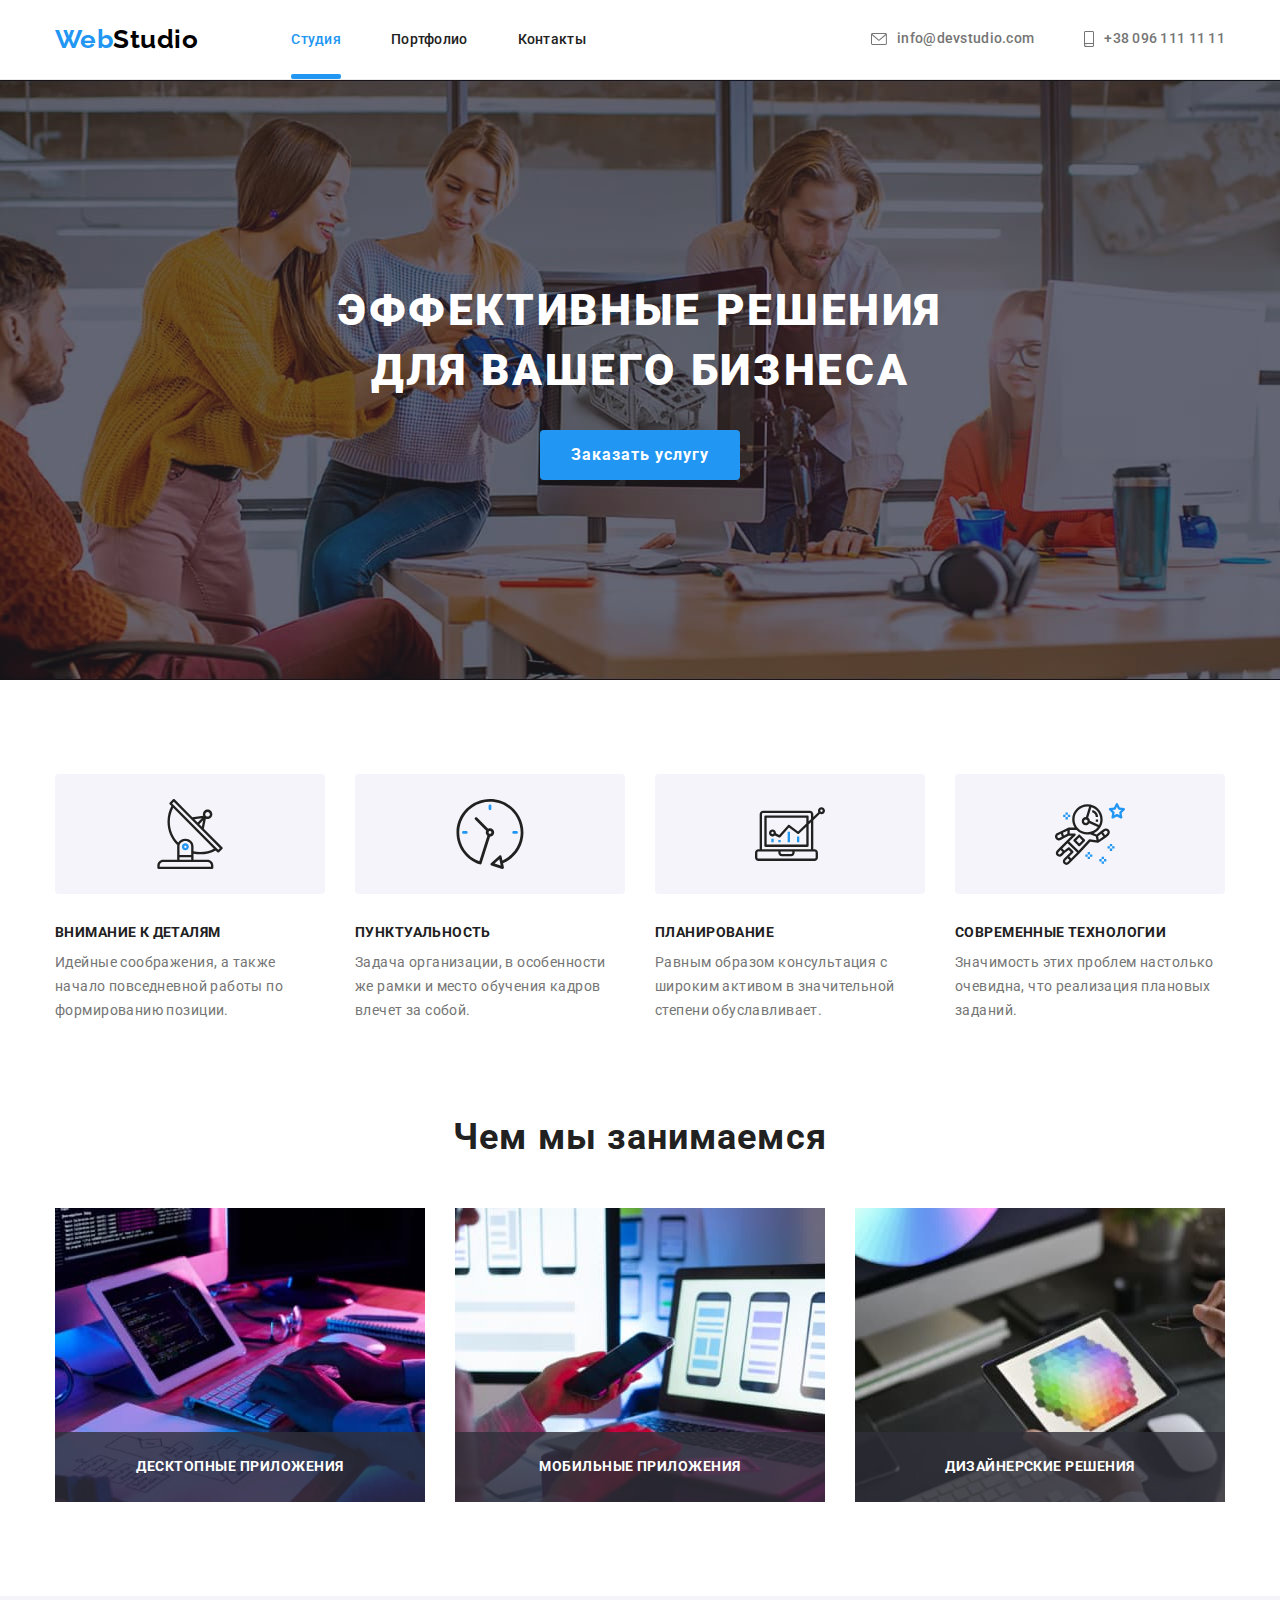
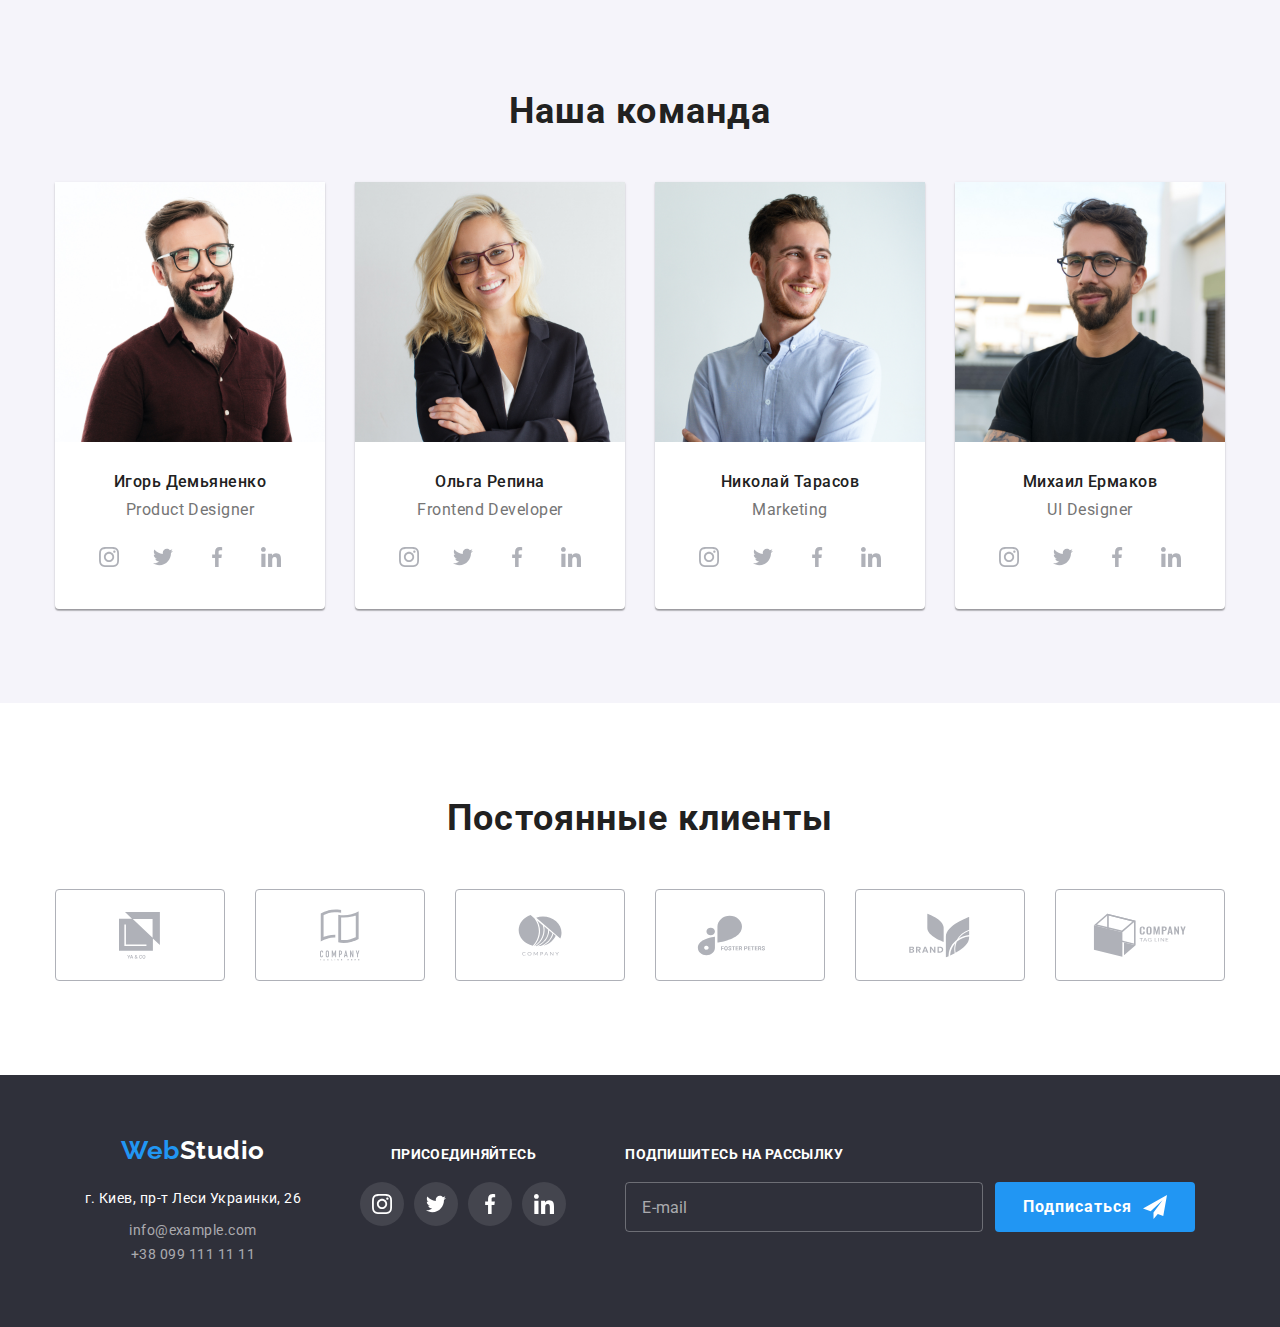
==== commit 9d75cc12: "finished 'index.html'" ====
--- a/index.html
+++ b/index.html
@@ -54,10 +54,14 @@
           <div class="container mobile-menu__container">
             <ul class="mobile-menu__list--nav list">
               <li class="mobile-menu__item--nav">
-                <a href="" class="mobile-menu__link--nav list">Студия</a>
+                <a href="./index.html" class="mobile-menu__link--nav list"
+                  >Студия</a
+                >
               </li>
               <li class="mobile-menu__item--nav">
-                <a href="" class="mobile-menu__link--nav list">Портфолио</a>
+                <a href="./portfolio.html" class="mobile-menu__link--nav list"
+                  >Портфолио</a
+                >
               </li>
               <li class="mobile-menu__item--nav">
                 <a href="" class="mobile-menu__link--nav list">Контакты</a>
--- a/css/main.min.css
+++ b/css/main.min.css
@@ -1 +1 @@
-:root{--title-text-color: #212121;--text-color: #757575;--accent-color: #2196f3;--accent-color-secondary: #188ce8;--black-color: #000000;--white-color: #ffffff;--footer-link-color: rgba(255, 255, 255, 0.6);--secondary-background-color: #2f303a;--third-background-color: #f5f4fa;--modal-text: #212121;--indent: 30px;--items: 3;--timing-function: cubic-bezier(0.4, 0, 0.2, 1);--duration: 250ms}/*! modern-normalize v1.1.0 | MIT License | https://github.com/sindresorhus/modern-normalize */*,::before,::after{-webkit-box-sizing:border-box;box-sizing:border-box}html{line-height:1.15;-webkit-text-size-adjust:100%;-moz-tab-size:4;-o-tab-size:4;tab-size:4}body{margin:0;font-family:system-ui,-apple-system,"Segoe UI",Roboto,Helvetica,Arial,sans-serif,"Apple Color Emoji","Segoe UI Emoji"}hr{height:0;color:inherit}abbr[title]{-webkit-text-decoration:underline dotted;text-decoration:underline dotted}b,strong{font-weight:bolder}code,kbd,samp,pre{font-family:ui-monospace,SFMono-Regular,Consolas,"Liberation Mono",Menlo,monospace;font-size:1em}small{font-size:80%}sub,sup{font-size:75%;line-height:0;position:relative;vertical-align:baseline}sub{bottom:-0.25em}sup{top:-0.5em}table{text-indent:0;border-color:inherit}button,input,optgroup,select,textarea{font-family:inherit;font-size:100%;line-height:1.15;margin:0}button,select{text-transform:none}button,[type=button],[type=reset],[type=submit]{-webkit-appearance:button}::-moz-focus-inner{border-style:none;padding:0}:-moz-focusring{outline:1px dotted ButtonText}:-moz-ui-invalid{box-shadow:none}legend{padding:0}progress{vertical-align:baseline}::-webkit-inner-spin-button,::-webkit-outer-spin-button{height:auto}[type=search]{-webkit-appearance:textfield;outline-offset:-2px}::-webkit-search-decoration{-webkit-appearance:none}::-webkit-file-upload-button{-webkit-appearance:button;font:inherit}summary{display:list-item}.visually-hidden{position:absolute;width:1px;height:1px;margin:-1px;border:0;padding:0;white-space:nowrap;-webkit-clip-path:inset(100%);clip-path:inset(100%);clip:rect(0 0 0 0);overflow:hidden}.customers-list__link,.features-list__image,.socials-list__link,.button-close{display:-webkit-box;display:-ms-flexbox;display:flex;-webkit-box-pack:center;-ms-flex-pack:center;justify-content:center;-webkit-box-align:center;-ms-flex-align:center;align-items:center}h1,h2,h3,h4,h5,h6,p{margin:0}body{background-color:var(--white-color);color:var(--text-color);font-family:"Roboto",sans-serif;font-size:16px;letter-spacing:.03em}img{width:100%;display:block;height:auto}.list{padding:0;margin:0;list-style:none;text-decoration:none}*:hover,*:focus{-webkit-transition:color var(--duration) var(--timing-function);transition:color var(--duration) var(--timing-function)}.section{padding-top:60px;padding-bottom:60px}@media screen and (min-width: 1200px){.section{padding-top:94px;padding-bottom:94px}}.container{width:100%;padding-left:15px;padding-right:15px;margin-left:auto;margin-right:auto}.page-header__container{display:-webkit-box;display:-ms-flexbox;display:flex;-webkit-box-align:center;-ms-flex-align:center;align-items:center}.mobile-menu__container{padding:48px 40px}@media screen and (min-width: 480px){.container{width:480px}.mobile-menu__container{position:relative}}@media screen and (min-width: 768px){.container{width:768px}}@media screen and (min-width: 1200px){.container{width:1200px}.footer__container{display:-webkit-box;display:-ms-flexbox;display:flex;-webkit-box-align:baseline;-ms-flex-align:baseline;align-items:baseline}}@media screen and (max-width: 767px){.mobile-menu{position:fixed;width:100%;height:100%;z-index:1000;top:0;left:0;background-color:var(--white-color);overflow-y:scroll;-webkit-transition:opacity var(--duration) var(--timing-function),visibility var(--duration) var(--timing-function);transition:opacity var(--duration) var(--timing-function),visibility var(--duration) var(--timing-function);opacity:0;visibility:hidden;pointer-events:none}.mobile-menu.is-open{opacity:1;visibility:visible;pointer-events:auto}.mobile-menu__list--nav{margin-bottom:302px}.mobile-menu__link--nav{font-weight:500;font-size:40px;line-height:1.175;letter-spacing:.02em;color:var(--title-text-color)}.mobile-menu__item--nav:hover .mobile-menu__link--nav,.mobile-menu__item--nav:focus .mobile-menu__link--nav{color:var(--accent-color)}.mobile-menu__link--contacts--tel{font-weight:500;font-size:34px;line-height:1.1764705882;letter-spacing:.02em;color:var(--accent-color)}.mobile-menu__link--contacts--mail{font-weight:500;font-size:24px;line-height:1.1666666667;letter-spacing:.02em;color:var(--text-color)}.mobile-menu__list--socials{display:-webkit-box;display:-ms-flexbox;display:flex}.mobile-menu__link--socials{font-weight:500;font-size:18px;line-height:1.2222222222;letter-spacing:.02em;color:var(--accent-color)}.mobile-menu__item--socials{padding-right:10px}.mobile-menu__item--socials:not(:last-child){border-right:1px solid rgba(33,33,33,.2);margin-right:10px}.mobile-menu__item--nav,.mobile-menu__item--contacts{margin-bottom:32px}}@media screen and (min-width: 768px){.mobile-menu{display:none}}.logo{display:block;color:var(--black-color);font-family:"Raleway",sans-serif;font-weight:700;font-size:26px;line-height:1.19}.logo span{color:var(--accent-color)}.page-header__logo{margin-right:93px}.footer__logo{margin-bottom:20px}.logo--color--white{color:var(--white-color)}@media screen and (max-width: 767px){.mobile-menu-close{position:absolute;top:24px;right:15px;padding:0;line-height:0;background-color:rgba(0,0,0,0);border:none}.mobile-menu-open{display:block;padding:0;margin-left:auto;line-height:0;background-color:rgba(0,0,0,0);border:none}.mobile-menu-open:hover,.mobile-menu-open:focus{fill:var(--accent-color-secondary)}}@media screen and (min-width: 768px){.mobile-menu-close,.mobile-menu-open{display:none}}.button{display:block;cursor:pointer;margin-left:auto;margin-right:auto;min-width:200px;padding-top:10px;padding-bottom:10px;font-weight:700;font-size:16px;line-height:1.88;letter-spacing:.06em;color:var(--white-color);border:none;border-radius:4px;background-color:var(--accent-color);-webkit-transition:background-color var(--duration) var(--timing-function),-webkit-box-shadow var(--duration) var(--timing-function);transition:background-color var(--duration) var(--timing-function),-webkit-box-shadow var(--duration) var(--timing-function);transition:box-shadow var(--duration) var(--timing-function),background-color var(--duration) var(--timing-function);transition:box-shadow var(--duration) var(--timing-function),background-color var(--duration) var(--timing-function),-webkit-box-shadow var(--duration) var(--timing-function)}.button:hover,.button:focus{background-color:var(--accent-color-secondary);-webkit-box-shadow:0px 1px 3px rgba(0,0,0,.12),0px 1px 1px rgba(0,0,0,.14),0px 2px 1px rgba(0,0,0,.2);box-shadow:0px 1px 3px rgba(0,0,0,.12),0px 1px 1px rgba(0,0,0,.14),0px 2px 1px rgba(0,0,0,.2)}.footer-form__button--position--left{margin-left:12px;text-align:left;padding-left:28px}.filter-menu__button{min-width:73px;padding:6px 22px;font-weight:500;line-height:1.63;letter-spacing:.03em;-webkit-transition:background-color var(--duration) var(--timing-function),color var(--duration) var(--timing-function),-webkit-box-shadow var(--duration) var(--timing-function);transition:background-color var(--duration) var(--timing-function),color var(--duration) var(--timing-function),-webkit-box-shadow var(--duration) var(--timing-function);transition:background-color var(--duration) var(--timing-function),color var(--duration) var(--timing-function),box-shadow var(--duration) var(--timing-function);transition:background-color var(--duration) var(--timing-function),color var(--duration) var(--timing-function),box-shadow var(--duration) var(--timing-function),-webkit-box-shadow var(--duration) var(--timing-function);color:var(--title-text-color);background-color:var(--third-background-color)}.filter-menu__button:not(:last-child){margin-right:8px}.filter-menu__button:hover,.filter-menu__button:focus{color:var(--white-color);background-color:var(--accent-color);border-color:var(--accent-color);-webkit-box-shadow:0px 3px 1px rgba(0,0,0,.1),0px 1px 2px rgba(0,0,0,.08),0px 2px 2px rgba(0,0,0,.12);box-shadow:0px 3px 1px rgba(0,0,0,.1),0px 1px 2px rgba(0,0,0,.08),0px 2px 2px rgba(0,0,0,.12)}.button-close{width:30px;height:30px;border-radius:50%;background:#fff;border:1px solid rgba(0,0,0,.1)}.button-close:focus{outline:none}.overlay__button-close{position:absolute;top:8px;right:8px}.socials-list{display:-webkit-box;display:-ms-flexbox;display:flex;background-color:rgba(0,0,0,0);-webkit-box-pack:center;-ms-flex-pack:center;justify-content:center;-webkit-box-align:center;-ms-flex-align:center;align-items:center;gap:10px}.socials-list__link{-webkit-transition:background-color var(--duration) var(--timing-function),fill var(--duration) var(--timing-function);transition:background-color var(--duration) var(--timing-function),fill var(--duration) var(--timing-function);fill:#afb1b8;width:44px;height:44px;border-radius:50%}.socials-list__link:hover,.socials-list__link:focus{background-color:var(--accent-color);fill:var(--white-color)}.socials-list--bgc--dark{background-color:var(--secondary-background-color);padding-bottom:0}.footer__socials-list--bgc--dark{-webkit-transition:background-color var(--duration) var(--timing-function);transition:background-color var(--duration) var(--timing-function);fill:var(--white-color);background-color:rgba(255,255,255,.1)}.footer__socials-list--bgc--dark:hover,.footer__socials-list--bgc--dark:focus{background-color:var(--accent-color)}.footer__title{margin-bottom:20px;font-weight:700;font-size:14px;line-height:1.1428571429;letter-spacing:.03em;text-transform:uppercase;color:var(--white-color)}.cards-set__title{margin-bottom:4px;font-weight:700;font-size:18px;line-height:2;text-align:left;letter-spacing:.06em}.title{display:block;margin-left:auto;margin-right:auto;color:var(--title-text-color);font-weight:700;font-size:36px;line-height:1.1666666667;text-align:center;letter-spacing:.03em}.title--color--black{color:var(--title-text-color)}.title--position{margin-bottom:50px}.title--invisible{display:none}.hero__title{width:360px;font-weight:900;font-size:26px;line-height:1.6153846154;letter-spacing:.06em;text-transform:uppercase;color:#fff}.hero__title--position{margin-bottom:30px}@media screen and (min-width: 1200px){.hero__title{width:696px;font-weight:900;font-size:44px;line-height:1.3636363636}}.backdrop{position:fixed;top:0;left:0;opacity:1;-webkit-transition:opacity var(--duration) var(--timing-function),visibility var(--duration) var(--timing-function);transition:opacity var(--duration) var(--timing-function),visibility var(--duration) var(--timing-function);width:100%;height:100%;background:rgba(0,0,0,.2)}.backdrop.is-hidden{visibility:hidden;opacity:0;pointer-events:none}.overlay{position:relative;-webkit-transform:translate(-50%, -50%) scale(1, 1);transform:translate(-50%, -50%) scale(1, 1);-webkit-transition:opacity var(--duration) var(--timing-function),-webkit-transform var(--duration) var(--timing-function);transition:opacity var(--duration) var(--timing-function),-webkit-transform var(--duration) var(--timing-function);transition:transform var(--duration) var(--timing-function),opacity var(--duration) var(--timing-function);transition:transform var(--duration) var(--timing-function),opacity var(--duration) var(--timing-function),-webkit-transform var(--duration) var(--timing-function);opacity:1;width:450px;height:609px;top:50%;left:50%;padding:40px;background:#fff;-webkit-box-shadow:0px 1px 3px rgba(0,0,0,.12),0px 1px 1px rgba(0,0,0,.14),0px 2px 1px rgba(0,0,0,.2);box-shadow:0px 1px 3px rgba(0,0,0,.12),0px 1px 1px rgba(0,0,0,.14),0px 2px 1px rgba(0,0,0,.2);border-radius:4px}.backdrop.is-hidden .overlay{opacity:0;-webkit-transform:translate(-50%, -50%) scale(0.1, 0.1);transform:translate(-50%, -50%) scale(0.1, 0.1)}.button-close__icon{-webkit-transition:fill var(--duration) var(--timing-function);transition:fill var(--duration) var(--timing-function);width:18px;height:18px}.button-close:focus .button-close__icon{fill:var(--accent-color)}@media screen and (min-width: 1200px){.overlay{width:528px;height:581px}}.modal-label{margin-bottom:10px}.modal-input{cursor:pointer;padding-left:42px;padding-top:12px;padding-bottom:12px;-webkit-transition:border var(--duration) var(--timing-function);transition:border var(--duration) var(--timing-function);height:40px;width:100%;border:1px solid rgba(33,33,33,.2);border-radius:4px;font-size:12px;line-height:1.17;letter-spacing:.01em;color:var(--modal-text)}.modal-input:focus{outline:none;border:1px solid var(--accent-color)}.modal-icon-wrapper{display:block;position:relative}.modal-icon{display:block;position:absolute;top:50%;left:12px;-webkit-transform:translateY(-50%);transform:translateY(-50%);-webkit-transition:fill var(--duration) var(--timing-function);transition:fill var(--duration) var(--timing-function);width:18px;height:18px}.modal-input:focus+.modal-icon{fill:var(--accent-color)}.modal-comment{height:120px;width:100%;border:1px solid rgba(33,33,33,.2);border-radius:4px;font-size:12px;line-height:1.17;letter-spacing:.01em;-webkit-transition:border var(--duration) var(--timing-function);transition:border var(--duration) var(--timing-function);padding:12px 16px;resize:none}.modal-comment:focus{outline:none;border:1px solid var(--accent-color)}.modal-comment::-webkit-input-placeholder{font-size:12px;line-height:1.17;letter-spacing:.01em;color:rgba(117,117,117,.5)}.modal-comment::-moz-placeholder{font-size:12px;line-height:1.17;letter-spacing:.01em;color:rgba(117,117,117,.5)}.modal-comment:-ms-input-placeholder{font-size:12px;line-height:1.17;letter-spacing:.01em;color:rgba(117,117,117,.5)}.modal-comment::-ms-input-placeholder{font-size:12px;line-height:1.17;letter-spacing:.01em;color:rgba(117,117,117,.5)}.modal-comment::placeholder{font-size:12px;line-height:1.17;letter-spacing:.01em;color:rgba(117,117,117,.5)}.modal-label-comment{margin-bottom:20px}.checkbox-wrapper{margin-bottom:30px}.checkbox{position:absolute;width:1px;height:1px;margin:-1px;border:0;padding:0;white-space:nowrap;-webkit-clip-path:inset(100%);clip-path:inset(100%);clip:rect(0 0 0 0);overflow:hidden}.checkbox-wrapper{display:-webkit-box;display:-ms-flexbox;display:flex;-webkit-box-align:center;-ms-flex-align:center;align-items:center;-webkit-box-pack:center;-ms-flex-pack:center;justify-content:center}.modal-link-policy{padding:0;margin:0;display:inline-block;font-weight:400;font-size:12px;line-height:1.1666666667;-webkit-text-decoration-line:underline;text-decoration-line:underline;color:#2196f3}.modal-form{display:-webkit-box;display:-ms-flexbox;display:flex;-webkit-box-orient:vertical;-webkit-box-direction:normal;-ms-flex-direction:column;flex-direction:column}.modal-text{margin-bottom:12px;font-weight:700;font-size:20px;line-height:1.5;text-align:center;color:var(--modal-text)}.modal-label-desc{display:block;margin-bottom:4px;font-weight:400;font-size:12px;line-height:1.1666666667;font-size:12px;line-height:1.17;letter-spacing:.01em;color:var(--text-color)}.label-checkbox{display:-webkit-box;display:-ms-flexbox;display:flex;-ms-flex-wrap:wrap;flex-wrap:wrap;-webkit-box-align:center;-ms-flex-align:center;align-items:center;-webkit-transition:background-color var(--duration) var(--timing-function),border var(--duration) var(--timing-function);transition:background-color var(--duration) var(--timing-function),border var(--duration) var(--timing-function);font-weight:400;font-size:12px;line-height:1.1666666667;color:#757575}.label-checkbox::before{display:inline-block;margin-right:4px;content:"";width:16px;height:15px;cursor:pointer;border:2px solid #212121;border-radius:2px}.checkbox:checked+.label-checkbox::before{background-color:var(--accent-color);background-image:url(../images/svg/custom-checkbox.svg);background-size:contain;background-origin:border-box;border:2px solid var(--accent-color)}@media screen and (min-width: 1200px){.label-checkbox{font-weight:400;font-size:14px;line-height:1.7142857143}.modal-link-policy{font-weight:400;font-size:14px;line-height:1.7142857143}}.page-header{padding-top:24px;padding-bottom:24px;border-bottom:1px solid #ececec}@media screen and (max-width: 767px){.auth-list{display:none}.site-nav-list{display:none}}@media screen and (min-width: 768px){.main-nav{display:-webkit-box;display:-ms-flexbox;display:flex}.site-nav-list{display:-webkit-box;display:-ms-flexbox;display:flex;gap:50px;-webkit-box-align:center;-ms-flex-align:center;align-items:center}.site-nav-list__link{position:relative;-webkit-transition:color var(--duration) var(--timing-function);transition:color var(--duration) var(--timing-function);padding-top:32px;padding-bottom:32px;color:var(--title-text-color);font-weight:500;font-size:14px;line-height:1.14;letter-spacing:.02em}.site-nav-list__link:hover,.site-nav-list__link:focus{color:var(--accent-color)}.site-nav-list__link.current{color:var(--accent-color)}.site-nav-list__link.current::after{display:block;position:absolute;bottom:0;left:0;content:"";width:100%;height:5px;background:var(--accent-color);border-radius:2px}.auth-list{margin-left:auto}.auth-list__link{display:-webkit-box;display:-ms-flexbox;display:flex;-webkit-box-align:center;-ms-flex-align:center;align-items:center;-webkit-transition:color var(--duration) var(--timing-function);transition:color var(--duration) var(--timing-function);color:var(--text-color);font-weight:500;font-size:12px;line-height:.0833333333;letter-spacing:.02em}.auth-list__link:hover,.auth-list__link:focus{color:var(--accent-color)}.auth-list__icon-mail{width:14px;height:10px;margin-right:10px;fill:currentColor}.auth-list__icon-smartphone{width:10px;height:14px;margin-right:10px;fill:currentColor}.icons:hover,.icons:focus{fill:var(--accent-color)}.auth-list__item:not(:last-child){margin-bottom:10px}}@media screen and (min-width: 1200px){.auth-list{display:-webkit-box;display:-ms-flexbox;display:flex;-webkit-box-align:center;-ms-flex-align:center;align-items:center;margin-left:auto;gap:50px}.auth-list__link{-webkit-transition:color var(--duration) var(--timing-function);transition:color var(--duration) var(--timing-function);display:-webkit-box;display:-ms-flexbox;display:flex;-webkit-box-align:center;-ms-flex-align:center;align-items:center;color:var(--text-color);font-weight:500;font-size:14px;line-height:1.14;letter-spacing:.02em}.auth-list__link:hover,.auth-list__link:focus{color:var(--accent-color)}.auth-list__icon-mail{width:16px;height:12px;margin-right:10px;fill:currentColor}.auth-list__icon-smartphone{width:10px;height:16px;margin-right:10px;fill:currentColor}.auth-list__item:not(:last-child){margin-bottom:0}.icons:hover,.icons:focus{fill:var(--accent-color)}}.hero{margin-left:auto;margin-right:auto;max-width:767px;height:400px;background-color:var(--secondary-background-color);background-image:-webkit-gradient(linear, left top, right top, from(rgba(47, 48, 58, 0.4)), to(rgba(47, 48, 58, 0.4))),url(../../images/hero/mobile/hero--mobile.jpg);background-image:linear-gradient(to right, rgba(47, 48, 58, 0.4), rgba(47, 48, 58, 0.4)),url(../../images/hero/mobile/hero--mobile.jpg);background-size:cover;background-position:center;background-repeat:no-repeat;margin-left:auto;margin-right:auto;padding-top:118px;padding-bottom:118px}@media screen and (max-width: 479px){.hero{width:100%}}@media screen and (min-width: 480px)and (min-device-pixel-ratio: 2),screen and (min-width: 480px)and (-webkit-min-device-pixel-ratio: 2),screen and (min-width: 480px)and (min-resolution: 192dpi),screen and (min-width: 480px)and (min-resolution: 2dppx){.hero{background-image:-webkit-gradient(linear, left top, right top, from(rgba(47, 48, 58, 0.4)), to(rgba(47, 48, 58, 0.4))),url(../../images/hero/mobile/hero--mobile@2x.jpg);background-image:linear-gradient(to right, rgba(47, 48, 58, 0.4), rgba(47, 48, 58, 0.4)),url(../../images/hero/mobile/hero--mobile@2x.jpg)}}@media screen and (min-width: 768px){.hero{max-width:1199px;background-image:-webkit-gradient(linear, left top, right top, from(rgba(47, 48, 58, 0.4)), to(rgba(47, 48, 58, 0.4))),url(../../images/hero/tablet/hero--tablet.jpg);background-image:linear-gradient(to right, rgba(47, 48, 58, 0.4), rgba(47, 48, 58, 0.4)),url(../../images/hero/tablet/hero--tablet.jpg)}}@media screen and (min-width: 768px)and (min-width: 768px)and (min-device-pixel-ratio: 2),screen and (min-width: 768px)and (min-width: 768px)and (-webkit-min-device-pixel-ratio: 2),screen and (min-width: 768px)and (min-width: 768px)and (min-resolution: 192dpi),screen and (min-width: 768px)and (min-width: 768px)and (min-resolution: 2dppx){.hero{background-image:-webkit-gradient(linear, left top, right top, from(rgba(47, 48, 58, 0.4)), to(rgba(47, 48, 58, 0.4))),url(../../images/hero/tablet/hero--tablet@2x.jpg);background-image:linear-gradient(to right, rgba(47, 48, 58, 0.4), rgba(47, 48, 58, 0.4)),url(../../images/hero/tablet/hero--tablet@2x.jpg)}}@media screen and (min-width: 1200px){.hero{height:600px;max-width:1600px;padding-top:200px;padding-bottom:200px;background-image:-webkit-gradient(linear, left top, right top, from(rgba(47, 48, 58, 0.4)), to(rgba(47, 48, 58, 0.4))),url(../../images/hero/desktop/hero--desktop.jpg);background-image:linear-gradient(to right, rgba(47, 48, 58, 0.4), rgba(47, 48, 58, 0.4)),url(../../images/hero/desktop/hero--desktop.jpg)}}@media screen and (min-width: 1200px)and (min-width: 1200px)and (min-device-pixel-ratio: 2),screen and (min-width: 1200px)and (min-width: 1200px)and (-webkit-min-device-pixel-ratio: 2),screen and (min-width: 1200px)and (min-width: 1200px)and (min-resolution: 192dpi),screen and (min-width: 1200px)and (min-width: 1200px)and (min-resolution: 2dppx){.hero{background-image:-webkit-gradient(linear, left top, right top, from(rgba(47, 48, 58, 0.4)), to(rgba(47, 48, 58, 0.4))),url(../../images/hero/desktop/hero--desktop@2x.jpg);background-image:linear-gradient(to right, rgba(47, 48, 58, 0.4), rgba(47, 48, 58, 0.4)),url(../../images/hero/desktop/hero--desktop@2x.jpg)}}.features-list{display:-webkit-box;display:-ms-flexbox;display:flex;-webkit-box-orient:vertical;-webkit-box-direction:normal;-ms-flex-direction:column;flex-direction:column;gap:30px}.features-list__image{margin-bottom:30px;line-height:0;background:var(--third-background-color);border-radius:4px;border-color:var(--third-background-color);height:120px}.features-list__icon{display:block}.features-list__desc{font-weight:400;font-size:14px;line-height:1.7142857143;letter-spacing:.03em;color:var(--text-color)}.features-list__title{display:block;margin-bottom:10px;font-weight:700;font-size:14px;line-height:1.1428571429;text-align:left;text-transform:uppercase}@media screen and (max-width: 767px){.features-list__title{text-align:center;display:block}}@media screen and (min-width: 768px){.features-list{-webkit-box-orient:horizontal;-webkit-box-direction:normal;-ms-flex-direction:row;flex-direction:row;-ms-flex-wrap:wrap;flex-wrap:wrap}.features-list__item{-ms-flex-preferred-size:calc((100% - 30px)/2);flex-basis:calc((100% - 30px)/2)}}@media screen and (min-width: 1200px){.features-list__item{-ms-flex-preferred-size:calc((100% - 90px)/4);flex-basis:calc((100% - 90px)/4)}}.section.job{padding-top:0}.job-list{display:-webkit-box;display:-ms-flexbox;display:flex;-ms-flex-wrap:wrap;flex-wrap:wrap;gap:var(--indent)}.job-list__item{position:relative;overflow:hidden;-ms-flex-preferred-size:calc((100% - var(--indent)*(var(--items) - 1))/var(--items));flex-basis:calc((100% - var(--indent)*(var(--items) - 1))/var(--items))}.job-list__wrapper{position:absolute;bottom:0;width:100%;padding-top:27px;padding-bottom:27px;background:rgba(47,48,58,.8)}.job-list__text{text-align:center;font-weight:700;font-size:14px;line-height:1.14;text-transform:uppercase;color:var(--white-color)}@media screen and (max-width: 1199px){.section.job{display:none}}.team{background-color:var(--third-background-color)}.team-list{display:-webkit-box;display:-ms-flexbox;display:flex;-webkit-box-orient:vertical;-webkit-box-direction:normal;-ms-flex-direction:column;flex-direction:column;gap:30px}.team-list__item{display:-webkit-box;display:-ms-flexbox;display:flex;-webkit-box-orient:vertical;-webkit-box-direction:normal;-ms-flex-direction:column;flex-direction:column;-webkit-box-align:center;-ms-flex-align:center;align-items:center;background-color:var(--white-color);-webkit-box-shadow:0px 1px 3px rgba(0,0,0,.12),0px 1px 1px rgba(0,0,0,.14),0px 2px 1px rgba(0,0,0,.2);box-shadow:0px 1px 3px rgba(0,0,0,.12),0px 1px 1px rgba(0,0,0,.14),0px 2px 1px rgba(0,0,0,.2);border-radius:0px 0px 4px 4px}.team-list__wrapper{padding-bottom:24px}@media screen and (min-width: 1200px){.team-list__wrapper{padding-bottom:30px}}.team-list__desc{text-align:center;margin-bottom:16px}.team-list__title{font-weight:500;font-size:16px;line-height:1.1875}.team-list__title--position{margin-bottom:10px}.team-list__image{margin-bottom:30px}@media screen and (min-width: 768px){.team-list{-webkit-box-orient:horizontal;-webkit-box-direction:normal;-ms-flex-direction:row;flex-direction:row;-ms-flex-wrap:wrap;flex-wrap:wrap}.team-list__item{-ms-flex-preferred-size:calc((100% - 30px)/2);flex-basis:calc((100% - 30px)/2)}}@media screen and (min-width: 1200px){.team-list__item{width:270px;-ms-flex-preferred-size:calc((100% - 90px)/4);flex-basis:calc((100% - 90px)/4)}}@media screen and (max-width: 1199px){.customers__title{font-weight:700;font-size:28px;line-height:1.1785714286}}.customers-list{display:-webkit-box;display:-ms-flexbox;display:flex;-ms-flex-wrap:wrap;flex-wrap:wrap;gap:30px}.customers-list__item{-ms-flex-preferred-size:calc((100% - 30px)/2);flex-basis:calc((100% - 30px)/2)}@media screen and (min-width: 768px){.customers-list__item{-ms-flex-preferred-size:calc((100% - 60px)/3);flex-basis:calc((100% - 60px)/3)}}@media screen and (min-width: 1200px){.customers-list__item{-ms-flex-preferred-size:calc((100% - 150px)/6);flex-basis:calc((100% - 150px)/6)}}.customers-list__link{-webkit-transition:border-color var(--duration) var(--timing-function),fill var(--duration) var(--timing-function);transition:border-color var(--duration) var(--timing-function),fill var(--duration) var(--timing-function);height:92px;border:1px solid #afb1b8;fill:#afb1b8;border-radius:4px}.customers-list__link:hover,.customers-list__link:focus{border-color:var(--accent-color);fill:var(--accent-color)}.footer{background-color:var(--secondary-background-color);padding-top:60px;padding-bottom:60px}.footer-form__button{display:block;position:relative}.footer-form__button--icon{display:block;position:absolute;top:50%;right:28px;-webkit-transform:translateY(-50%);transform:translateY(-50%);width:24px;height:24px}.footer-form__input{cursor:pointer;width:358px;height:50px;padding:15px 16px;background-color:rgba(0,0,0,0);font-size:16px;line-height:1.25;letter-spacing:.01em;color:var(--white-color);border:1px solid rgba(255,255,255,.3);border-radius:4px;-webkit-transition:-webkit-filter var(--duration) var(--timing-function);transition:-webkit-filter var(--duration) var(--timing-function);transition:filter var(--duration) var(--timing-function);transition:filter var(--duration) var(--timing-function), -webkit-filter var(--duration) var(--timing-function)}.footer-form__input:focus{outline:none;-webkit-filter:drop-shadow(0px 4px 4px rgba(0, 0, 0, 0.15));filter:drop-shadow(0px 4px 4px rgba(0, 0, 0, 0.15))}.footer-form__input::-webkit-input-placeholder{font-size:16px;line-height:1.25;color:rgba(255,255,255,.6)}.footer-form__input::-moz-placeholder{font-size:16px;line-height:1.25;color:rgba(255,255,255,.6)}.footer-form__input:-ms-input-placeholder{font-size:16px;line-height:1.25;color:rgba(255,255,255,.6)}.footer-form__input::-ms-input-placeholder{font-size:16px;line-height:1.25;color:rgba(255,255,255,.6)}.footer-form__input::placeholder{font-size:16px;line-height:1.25;color:rgba(255,255,255,.6)}.filter-menu{display:-webkit-box;display:-ms-flexbox;display:flex;-webkit-box-pack:center;-ms-flex-pack:center;justify-content:center;gap:8px;margin-bottom:50px}.cards-set{display:-webkit-box;display:-ms-flexbox;display:flex;-ms-flex-wrap:wrap;flex-wrap:wrap;gap:var(--indent);--items: 9}.cards-set__wrapper-desc{padding-left:24px;padding-right:24px;padding-bottom:20px;padding-top:20px;background:#fff;border:1px solid #eee;border-top:none}.cards-set__link{-webkit-transition:-webkit-box-shadow var(--duration) var(--timing-function);transition:-webkit-box-shadow var(--duration) var(--timing-function);transition:box-shadow var(--duration) var(--timing-function);transition:box-shadow var(--duration) var(--timing-function), -webkit-box-shadow var(--duration) var(--timing-function);color:var(--text-color);display:inline-block}.cards-set__link:hover,.cards-set__link:focus{-webkit-box-shadow:0px 1px 1px rgba(0,0,0,.12),0px 4px 4px rgba(0,0,0,.06),1px 4px 6px rgba(0,0,0,.16);box-shadow:0px 1px 1px rgba(0,0,0,.12),0px 4px 4px rgba(0,0,0,.06),1px 4px 6px rgba(0,0,0,.16)}.cards-set__wrapper{position:relative;overflow:hidden}.cards-set__wrapper-popup{position:absolute;top:0;left:0;width:100%;height:100%;-webkit-transition:-webkit-transform var(--duration) var(--timing-function);transition:-webkit-transform var(--duration) var(--timing-function);transition:transform var(--duration) var(--timing-function);transition:transform var(--duration) var(--timing-function), -webkit-transform var(--duration) var(--timing-function);-webkit-transform:translateY(100%);transform:translateY(100%);padding:63px 24px;background:rgba(33,150,243,.9)}.cards-set__link:hover .cards-set__wrapper-popup,.cards-set__link:focus .cards-set__wrapper-popup{-webkit-transform:translateY(0);transform:translateY(0)}.cards-set__popup-desc{font-size:18px;line-height:1.56;letter-spacing:.03em;color:var(--white-color)}.cards-set__subtitle{line-height:1.88}/*# sourceMappingURL=main.min.css.map */+:root{--title-text-color: #212121;--text-color: #757575;--accent-color: #2196f3;--accent-color-secondary: #188ce8;--black-color: #000000;--white-color: #ffffff;--footer-link-color: rgba(255, 255, 255, 0.6);--secondary-background-color: #2f303a;--third-background-color: #f5f4fa;--modal-text: #212121;--indent: 30px;--items: 3;--timing-function: cubic-bezier(0.4, 0, 0.2, 1);--duration: 250ms}/*! modern-normalize v1.1.0 | MIT License | https://github.com/sindresorhus/modern-normalize */*,::before,::after{-webkit-box-sizing:border-box;box-sizing:border-box}html{line-height:1.15;-webkit-text-size-adjust:100%;-moz-tab-size:4;-o-tab-size:4;tab-size:4}body{margin:0;font-family:system-ui,-apple-system,"Segoe UI",Roboto,Helvetica,Arial,sans-serif,"Apple Color Emoji","Segoe UI Emoji"}hr{height:0;color:inherit}abbr[title]{-webkit-text-decoration:underline dotted;text-decoration:underline dotted}b,strong{font-weight:bolder}code,kbd,samp,pre{font-family:ui-monospace,SFMono-Regular,Consolas,"Liberation Mono",Menlo,monospace;font-size:1em}small{font-size:80%}sub,sup{font-size:75%;line-height:0;position:relative;vertical-align:baseline}sub{bottom:-0.25em}sup{top:-0.5em}table{text-indent:0;border-color:inherit}button,input,optgroup,select,textarea{font-family:inherit;font-size:100%;line-height:1.15;margin:0}button,select{text-transform:none}button,[type=button],[type=reset],[type=submit]{-webkit-appearance:button}::-moz-focus-inner{border-style:none;padding:0}:-moz-focusring{outline:1px dotted ButtonText}:-moz-ui-invalid{box-shadow:none}legend{padding:0}progress{vertical-align:baseline}::-webkit-inner-spin-button,::-webkit-outer-spin-button{height:auto}[type=search]{-webkit-appearance:textfield;outline-offset:-2px}::-webkit-search-decoration{-webkit-appearance:none}::-webkit-file-upload-button{-webkit-appearance:button;font:inherit}summary{display:list-item}.visually-hidden{position:absolute;width:1px;height:1px;margin:-1px;border:0;padding:0;white-space:nowrap;-webkit-clip-path:inset(100%);clip-path:inset(100%);clip:rect(0 0 0 0);overflow:hidden}.customers-list__link,.features-list__image,.socials-list__link,.button-close{display:-webkit-box;display:-ms-flexbox;display:flex;-webkit-box-pack:center;-ms-flex-pack:center;justify-content:center;-webkit-box-align:center;-ms-flex-align:center;align-items:center}h1,h2,h3,h4,h5,h6,p{margin:0}body{background-color:var(--white-color);color:var(--text-color);font-family:"Roboto",sans-serif;font-size:16px;letter-spacing:.03em}img{width:100%;display:block;height:auto}.list{padding:0;margin:0;list-style:none;text-decoration:none}*:hover,*:focus{-webkit-transition:color var(--duration) var(--timing-function);transition:color var(--duration) var(--timing-function)}.section{padding-top:60px;padding-bottom:60px}@media screen and (min-width: 1200px){.section{padding-top:94px;padding-bottom:94px}}.container{width:100%;padding-left:15px;padding-right:15px;margin-left:auto;margin-right:auto}.page-header__container{display:-webkit-box;display:-ms-flexbox;display:flex;-webkit-box-align:center;-ms-flex-align:center;align-items:center}.mobile-menu__container{padding:48px 40px}@media screen and (min-width: 480px){.container{width:480px}.mobile-menu__container{position:relative}}@media screen and (min-width: 768px){.container{width:768px}.footer__container{display:-webkit-box;display:-ms-flexbox;display:flex;-ms-flex-wrap:wrap;flex-wrap:wrap;-ms-flex-pack:distribute;justify-content:space-around;-webkit-box-align:baseline;-ms-flex-align:baseline;align-items:baseline}}@media screen and (min-width: 1200px){.container{width:1200px}.footer__container{display:-webkit-box;display:-ms-flexbox;display:flex;-webkit-box-align:baseline;-ms-flex-align:baseline;align-items:baseline}}@media screen and (max-width: 767px){.mobile-menu{position:fixed;width:100%;height:100%;z-index:1000;top:0;left:0;background-color:var(--white-color);overflow-y:scroll;-webkit-transition:opacity var(--duration) var(--timing-function),visibility var(--duration) var(--timing-function);transition:opacity var(--duration) var(--timing-function),visibility var(--duration) var(--timing-function);opacity:0;visibility:hidden;pointer-events:none}.mobile-menu.is-open{opacity:1;visibility:visible;pointer-events:auto}.mobile-menu__list--nav{margin-bottom:302px}.mobile-menu__link--nav{font-weight:500;font-size:40px;line-height:1.175;letter-spacing:.02em;color:var(--title-text-color)}.mobile-menu__item--nav:hover .mobile-menu__link--nav,.mobile-menu__item--nav:focus .mobile-menu__link--nav{color:var(--accent-color)}.mobile-menu__link--contacts--tel{font-weight:500;font-size:34px;line-height:1.1764705882;letter-spacing:.02em;color:var(--accent-color)}.mobile-menu__link--contacts--mail{font-weight:500;font-size:24px;line-height:1.1666666667;letter-spacing:.02em;color:var(--text-color)}.mobile-menu__list--socials{display:-webkit-box;display:-ms-flexbox;display:flex}.mobile-menu__link--socials{font-weight:500;font-size:18px;line-height:1.2222222222;letter-spacing:.02em;color:var(--accent-color)}.mobile-menu__item--socials{padding-right:10px}.mobile-menu__item--socials:not(:last-child){border-right:1px solid rgba(33,33,33,.2);margin-right:10px}.mobile-menu__item--nav,.mobile-menu__item--contacts{margin-bottom:32px}}@media screen and (min-width: 768px){.mobile-menu{display:none}}.logo{display:block;color:var(--black-color);font-family:"Raleway",sans-serif;font-weight:700;font-size:26px;line-height:1.19}.logo span{color:var(--accent-color)}.page-header__logo{margin-right:93px}.footer__logo{margin-bottom:20px}.logo--color--white{color:var(--white-color)}@media screen and (max-width: 767px){.mobile-menu-close{position:absolute;top:24px;right:15px;padding:0;line-height:0;background-color:rgba(0,0,0,0);border:none}.mobile-menu-open{display:block;padding:0;margin-left:auto;line-height:0;background-color:rgba(0,0,0,0);border:none}.mobile-menu-open:hover,.mobile-menu-open:focus{fill:var(--accent-color-secondary)}}@media screen and (min-width: 768px){.mobile-menu-close,.mobile-menu-open{display:none}}.button{display:block;cursor:pointer;margin-left:auto;margin-right:auto;min-width:200px;padding-top:10px;padding-bottom:10px;font-weight:700;font-size:16px;line-height:1.88;letter-spacing:.06em;color:var(--white-color);border:none;border-radius:4px;background-color:var(--accent-color);-webkit-transition:background-color var(--duration) var(--timing-function),-webkit-box-shadow var(--duration) var(--timing-function);transition:background-color var(--duration) var(--timing-function),-webkit-box-shadow var(--duration) var(--timing-function);transition:box-shadow var(--duration) var(--timing-function),background-color var(--duration) var(--timing-function);transition:box-shadow var(--duration) var(--timing-function),background-color var(--duration) var(--timing-function),-webkit-box-shadow var(--duration) var(--timing-function)}.button:hover,.button:focus{background-color:var(--accent-color-secondary);-webkit-box-shadow:0px 1px 3px rgba(0,0,0,.12),0px 1px 1px rgba(0,0,0,.14),0px 2px 1px rgba(0,0,0,.2);box-shadow:0px 1px 3px rgba(0,0,0,.12),0px 1px 1px rgba(0,0,0,.14),0px 2px 1px rgba(0,0,0,.2)}.filter-menu__button{min-width:73px;padding:6px 22px;font-weight:500;line-height:1.63;letter-spacing:.03em;-webkit-transition:background-color var(--duration) var(--timing-function),color var(--duration) var(--timing-function),-webkit-box-shadow var(--duration) var(--timing-function);transition:background-color var(--duration) var(--timing-function),color var(--duration) var(--timing-function),-webkit-box-shadow var(--duration) var(--timing-function);transition:background-color var(--duration) var(--timing-function),color var(--duration) var(--timing-function),box-shadow var(--duration) var(--timing-function);transition:background-color var(--duration) var(--timing-function),color var(--duration) var(--timing-function),box-shadow var(--duration) var(--timing-function),-webkit-box-shadow var(--duration) var(--timing-function);color:var(--title-text-color);background-color:var(--third-background-color)}.filter-menu__button:not(:last-child){margin-right:8px}.filter-menu__button:hover,.filter-menu__button:focus{color:var(--white-color);background-color:var(--accent-color);border-color:var(--accent-color);-webkit-box-shadow:0px 3px 1px rgba(0,0,0,.1),0px 1px 2px rgba(0,0,0,.08),0px 2px 2px rgba(0,0,0,.12);box-shadow:0px 3px 1px rgba(0,0,0,.1),0px 1px 2px rgba(0,0,0,.08),0px 2px 2px rgba(0,0,0,.12)}.button-close{width:30px;height:30px;border-radius:50%;background:#fff;border:1px solid rgba(0,0,0,.1)}.button-close:focus{outline:none}.overlay__button-close{position:absolute;top:8px;right:8px}.socials-list{display:-webkit-box;display:-ms-flexbox;display:flex;background-color:rgba(0,0,0,0);-webkit-box-pack:center;-ms-flex-pack:center;justify-content:center;-webkit-box-align:center;-ms-flex-align:center;align-items:center;gap:10px}.socials-list__link{-webkit-transition:background-color var(--duration) var(--timing-function),fill var(--duration) var(--timing-function);transition:background-color var(--duration) var(--timing-function),fill var(--duration) var(--timing-function);fill:#afb1b8;width:44px;height:44px;border-radius:50%}.socials-list__link:hover,.socials-list__link:focus{background-color:var(--accent-color);fill:var(--white-color)}.socials-list--bgc--dark{background-color:var(--secondary-background-color);padding-bottom:0}.footer__socials-list--bgc--dark{-webkit-transition:background-color var(--duration) var(--timing-function);transition:background-color var(--duration) var(--timing-function);fill:var(--white-color);background-color:rgba(255,255,255,.1)}.footer__socials-list--bgc--dark:hover,.footer__socials-list--bgc--dark:focus{background-color:var(--accent-color)}.cards-set__title{margin-bottom:4px;font-weight:700;font-size:18px;line-height:2;text-align:left;letter-spacing:.06em}.title{display:block;margin-left:auto;margin-right:auto;color:var(--title-text-color);font-weight:700;font-size:36px;line-height:1.1666666667;text-align:center;letter-spacing:.03em}.title--color--black{color:var(--title-text-color)}.title--position{margin-bottom:50px}.title--invisible{display:none}.hero__title{width:360px;font-weight:900;font-size:26px;line-height:1.6153846154;letter-spacing:.06em;text-transform:uppercase;color:#fff}.hero__title--position{margin-bottom:30px}@media screen and (min-width: 1200px){.hero__title{width:696px;font-weight:900;font-size:44px;line-height:1.3636363636}}.backdrop{position:fixed;top:0;left:0;opacity:1;-webkit-transition:opacity var(--duration) var(--timing-function),visibility var(--duration) var(--timing-function);transition:opacity var(--duration) var(--timing-function),visibility var(--duration) var(--timing-function);width:100%;height:100%;background:rgba(0,0,0,.2)}.backdrop.is-hidden{visibility:hidden;opacity:0;pointer-events:none}.overlay{position:relative;-webkit-transform:translate(-50%, -50%) scale(1, 1);transform:translate(-50%, -50%) scale(1, 1);-webkit-transition:opacity var(--duration) var(--timing-function),-webkit-transform var(--duration) var(--timing-function);transition:opacity var(--duration) var(--timing-function),-webkit-transform var(--duration) var(--timing-function);transition:transform var(--duration) var(--timing-function),opacity var(--duration) var(--timing-function);transition:transform var(--duration) var(--timing-function),opacity var(--duration) var(--timing-function),-webkit-transform var(--duration) var(--timing-function);opacity:1;width:450px;height:609px;top:50%;left:50%;padding:40px;background:#fff;-webkit-box-shadow:0px 1px 3px rgba(0,0,0,.12),0px 1px 1px rgba(0,0,0,.14),0px 2px 1px rgba(0,0,0,.2);box-shadow:0px 1px 3px rgba(0,0,0,.12),0px 1px 1px rgba(0,0,0,.14),0px 2px 1px rgba(0,0,0,.2);border-radius:4px}.backdrop.is-hidden .overlay{opacity:0;-webkit-transform:translate(-50%, -50%) scale(0.1, 0.1);transform:translate(-50%, -50%) scale(0.1, 0.1)}.button-close__icon{-webkit-transition:fill var(--duration) var(--timing-function);transition:fill var(--duration) var(--timing-function);width:18px;height:18px}.button-close:focus .button-close__icon{fill:var(--accent-color)}@media screen and (min-width: 1200px){.overlay{width:528px;height:581px}}.modal-label{margin-bottom:10px}.modal-input{cursor:pointer;padding-left:42px;padding-top:12px;padding-bottom:12px;-webkit-transition:border var(--duration) var(--timing-function);transition:border var(--duration) var(--timing-function);height:40px;width:100%;border:1px solid rgba(33,33,33,.2);border-radius:4px;font-size:12px;line-height:1.17;letter-spacing:.01em;color:var(--modal-text)}.modal-input:focus{outline:none;border:1px solid var(--accent-color)}.modal-icon-wrapper{display:block;position:relative}.modal-icon{display:block;position:absolute;top:50%;left:12px;-webkit-transform:translateY(-50%);transform:translateY(-50%);-webkit-transition:fill var(--duration) var(--timing-function);transition:fill var(--duration) var(--timing-function);width:18px;height:18px}.modal-input:focus+.modal-icon{fill:var(--accent-color)}.modal-comment{height:120px;width:100%;border:1px solid rgba(33,33,33,.2);border-radius:4px;font-size:12px;line-height:1.17;letter-spacing:.01em;-webkit-transition:border var(--duration) var(--timing-function);transition:border var(--duration) var(--timing-function);padding:12px 16px;resize:none}.modal-comment:focus{outline:none;border:1px solid var(--accent-color)}.modal-comment::-webkit-input-placeholder{font-size:12px;line-height:1.17;letter-spacing:.01em;color:rgba(117,117,117,.5)}.modal-comment::-moz-placeholder{font-size:12px;line-height:1.17;letter-spacing:.01em;color:rgba(117,117,117,.5)}.modal-comment:-ms-input-placeholder{font-size:12px;line-height:1.17;letter-spacing:.01em;color:rgba(117,117,117,.5)}.modal-comment::-ms-input-placeholder{font-size:12px;line-height:1.17;letter-spacing:.01em;color:rgba(117,117,117,.5)}.modal-comment::placeholder{font-size:12px;line-height:1.17;letter-spacing:.01em;color:rgba(117,117,117,.5)}.modal-label-comment{margin-bottom:20px}.checkbox-wrapper{margin-bottom:30px}.checkbox{position:absolute;width:1px;height:1px;margin:-1px;border:0;padding:0;white-space:nowrap;-webkit-clip-path:inset(100%);clip-path:inset(100%);clip:rect(0 0 0 0);overflow:hidden}.checkbox-wrapper{display:-webkit-box;display:-ms-flexbox;display:flex;-webkit-box-align:center;-ms-flex-align:center;align-items:center;-webkit-box-pack:center;-ms-flex-pack:center;justify-content:center}.modal-link-policy{padding:0;margin:0;display:inline-block;font-weight:400;font-size:12px;line-height:1.1666666667;-webkit-text-decoration-line:underline;text-decoration-line:underline;color:#2196f3}.modal-form{display:-webkit-box;display:-ms-flexbox;display:flex;-webkit-box-orient:vertical;-webkit-box-direction:normal;-ms-flex-direction:column;flex-direction:column}.modal-text{margin-bottom:12px;font-weight:700;font-size:20px;line-height:1.5;text-align:center;color:var(--modal-text)}.modal-label-desc{display:block;margin-bottom:4px;font-weight:400;font-size:12px;line-height:1.1666666667;font-size:12px;line-height:1.17;letter-spacing:.01em;color:var(--text-color)}.label-checkbox{display:-webkit-box;display:-ms-flexbox;display:flex;-ms-flex-wrap:wrap;flex-wrap:wrap;-webkit-box-align:center;-ms-flex-align:center;align-items:center;-webkit-transition:background-color var(--duration) var(--timing-function),border var(--duration) var(--timing-function);transition:background-color var(--duration) var(--timing-function),border var(--duration) var(--timing-function);font-weight:400;font-size:12px;line-height:1.1666666667;color:#757575}.label-checkbox::before{display:inline-block;margin-right:4px;content:"";width:16px;height:15px;cursor:pointer;border:2px solid #212121;border-radius:2px}.checkbox:checked+.label-checkbox::before{background-color:var(--accent-color);background-image:url(../images/svg/custom-checkbox.svg);background-size:contain;background-origin:border-box;border:2px solid var(--accent-color)}@media screen and (min-width: 1200px){.label-checkbox{font-weight:400;font-size:14px;line-height:1.7142857143}.modal-link-policy{font-weight:400;font-size:14px;line-height:1.7142857143}}.page-header{padding-top:24px;padding-bottom:24px;border-bottom:1px solid #ececec}@media screen and (max-width: 767px){.auth-list{display:none}.site-nav-list{display:none}}@media screen and (min-width: 768px){.main-nav{display:-webkit-box;display:-ms-flexbox;display:flex}.site-nav-list{display:-webkit-box;display:-ms-flexbox;display:flex;gap:50px;-webkit-box-align:center;-ms-flex-align:center;align-items:center}.site-nav-list__link{position:relative;-webkit-transition:color var(--duration) var(--timing-function);transition:color var(--duration) var(--timing-function);padding-top:32px;padding-bottom:32px;color:var(--title-text-color);font-weight:500;font-size:14px;line-height:1.14;letter-spacing:.02em}.site-nav-list__link:hover,.site-nav-list__link:focus{color:var(--accent-color)}.site-nav-list__link.current{color:var(--accent-color)}.site-nav-list__link.current::after{display:block;position:absolute;bottom:0;left:0;content:"";width:100%;height:5px;background:var(--accent-color);border-radius:2px}.auth-list{margin-left:auto}.auth-list__link{display:-webkit-box;display:-ms-flexbox;display:flex;-webkit-box-align:center;-ms-flex-align:center;align-items:center;-webkit-transition:color var(--duration) var(--timing-function);transition:color var(--duration) var(--timing-function);color:var(--text-color);font-weight:500;font-size:12px;line-height:.0833333333;letter-spacing:.02em}.auth-list__link:hover,.auth-list__link:focus{color:var(--accent-color)}.auth-list__icon-mail{width:14px;height:10px;margin-right:10px;fill:currentColor}.auth-list__icon-smartphone{width:10px;height:14px;margin-right:10px;fill:currentColor}.icons:hover,.icons:focus{fill:var(--accent-color)}.auth-list__item:not(:last-child){margin-bottom:10px}}@media screen and (min-width: 1200px){.auth-list{display:-webkit-box;display:-ms-flexbox;display:flex;-webkit-box-align:center;-ms-flex-align:center;align-items:center;margin-left:auto;gap:50px}.auth-list__link{-webkit-transition:color var(--duration) var(--timing-function);transition:color var(--duration) var(--timing-function);display:-webkit-box;display:-ms-flexbox;display:flex;-webkit-box-align:center;-ms-flex-align:center;align-items:center;color:var(--text-color);font-weight:500;font-size:14px;line-height:1.14;letter-spacing:.02em}.auth-list__link:hover,.auth-list__link:focus{color:var(--accent-color)}.auth-list__icon-mail{width:16px;height:12px;margin-right:10px;fill:currentColor}.auth-list__icon-smartphone{width:10px;height:16px;margin-right:10px;fill:currentColor}.auth-list__item:not(:last-child){margin-bottom:0}.icons:hover,.icons:focus{fill:var(--accent-color)}}.hero{margin-left:auto;margin-right:auto;max-width:767px;height:400px;background-color:var(--secondary-background-color);background-image:-webkit-gradient(linear, left top, right top, from(rgba(47, 48, 58, 0.4)), to(rgba(47, 48, 58, 0.4))),url(../../images/hero/mobile/hero--mobile.jpg);background-image:linear-gradient(to right, rgba(47, 48, 58, 0.4), rgba(47, 48, 58, 0.4)),url(../../images/hero/mobile/hero--mobile.jpg);background-size:cover;background-position:center;background-repeat:no-repeat;margin-left:auto;margin-right:auto;padding-top:118px;padding-bottom:118px}@media screen and (max-width: 479px){.hero{width:100%}}@media screen and (min-width: 480px)and (min-device-pixel-ratio: 2),screen and (min-width: 480px)and (-webkit-min-device-pixel-ratio: 2),screen and (min-width: 480px)and (min-resolution: 192dpi),screen and (min-width: 480px)and (min-resolution: 2dppx){.hero{background-image:-webkit-gradient(linear, left top, right top, from(rgba(47, 48, 58, 0.4)), to(rgba(47, 48, 58, 0.4))),url(../../images/hero/mobile/hero--mobile@2x.jpg);background-image:linear-gradient(to right, rgba(47, 48, 58, 0.4), rgba(47, 48, 58, 0.4)),url(../../images/hero/mobile/hero--mobile@2x.jpg)}}@media screen and (min-width: 768px){.hero{max-width:1199px;background-image:-webkit-gradient(linear, left top, right top, from(rgba(47, 48, 58, 0.4)), to(rgba(47, 48, 58, 0.4))),url(../../images/hero/tablet/hero--tablet.jpg);background-image:linear-gradient(to right, rgba(47, 48, 58, 0.4), rgba(47, 48, 58, 0.4)),url(../../images/hero/tablet/hero--tablet.jpg)}}@media screen and (min-width: 768px)and (min-width: 768px)and (min-device-pixel-ratio: 2),screen and (min-width: 768px)and (min-width: 768px)and (-webkit-min-device-pixel-ratio: 2),screen and (min-width: 768px)and (min-width: 768px)and (min-resolution: 192dpi),screen and (min-width: 768px)and (min-width: 768px)and (min-resolution: 2dppx){.hero{background-image:-webkit-gradient(linear, left top, right top, from(rgba(47, 48, 58, 0.4)), to(rgba(47, 48, 58, 0.4))),url(../../images/hero/tablet/hero--tablet@2x.jpg);background-image:linear-gradient(to right, rgba(47, 48, 58, 0.4), rgba(47, 48, 58, 0.4)),url(../../images/hero/tablet/hero--tablet@2x.jpg)}}@media screen and (min-width: 1200px){.hero{height:600px;max-width:1600px;padding-top:200px;padding-bottom:200px;background-image:-webkit-gradient(linear, left top, right top, from(rgba(47, 48, 58, 0.4)), to(rgba(47, 48, 58, 0.4))),url(../../images/hero/desktop/hero--desktop.jpg);background-image:linear-gradient(to right, rgba(47, 48, 58, 0.4), rgba(47, 48, 58, 0.4)),url(../../images/hero/desktop/hero--desktop.jpg)}}@media screen and (min-width: 1200px)and (min-width: 1200px)and (min-device-pixel-ratio: 2),screen and (min-width: 1200px)and (min-width: 1200px)and (-webkit-min-device-pixel-ratio: 2),screen and (min-width: 1200px)and (min-width: 1200px)and (min-resolution: 192dpi),screen and (min-width: 1200px)and (min-width: 1200px)and (min-resolution: 2dppx){.hero{background-image:-webkit-gradient(linear, left top, right top, from(rgba(47, 48, 58, 0.4)), to(rgba(47, 48, 58, 0.4))),url(../../images/hero/desktop/hero--desktop@2x.jpg);background-image:linear-gradient(to right, rgba(47, 48, 58, 0.4), rgba(47, 48, 58, 0.4)),url(../../images/hero/desktop/hero--desktop@2x.jpg)}}.features-list{display:-webkit-box;display:-ms-flexbox;display:flex;-webkit-box-orient:vertical;-webkit-box-direction:normal;-ms-flex-direction:column;flex-direction:column;gap:30px}.features-list__image{margin-bottom:30px;line-height:0;background:var(--third-background-color);border-radius:4px;border-color:var(--third-background-color);height:120px}.features-list__icon{display:block}.features-list__desc{font-weight:400;font-size:14px;line-height:1.7142857143;letter-spacing:.03em;color:var(--text-color)}.features-list__title{display:block;margin-bottom:10px;font-weight:700;font-size:14px;line-height:1.1428571429;text-align:left;text-transform:uppercase}@media screen and (max-width: 767px){.features-list__title{text-align:center;display:block}}@media screen and (min-width: 768px){.features-list{-webkit-box-orient:horizontal;-webkit-box-direction:normal;-ms-flex-direction:row;flex-direction:row;-ms-flex-wrap:wrap;flex-wrap:wrap}.features-list__item{-ms-flex-preferred-size:calc((100% - 30px)/2);flex-basis:calc((100% - 30px)/2)}}@media screen and (min-width: 1200px){.features-list__item{-ms-flex-preferred-size:calc((100% - 90px)/4);flex-basis:calc((100% - 90px)/4)}}.section.job{padding-top:0}.job-list{display:-webkit-box;display:-ms-flexbox;display:flex;-ms-flex-wrap:wrap;flex-wrap:wrap;gap:var(--indent)}.job-list__item{position:relative;overflow:hidden;-ms-flex-preferred-size:calc((100% - var(--indent)*(var(--items) - 1))/var(--items));flex-basis:calc((100% - var(--indent)*(var(--items) - 1))/var(--items))}.job-list__wrapper{position:absolute;bottom:0;width:100%;padding-top:27px;padding-bottom:27px;background:rgba(47,48,58,.8)}.job-list__text{text-align:center;font-weight:700;font-size:14px;line-height:1.14;text-transform:uppercase;color:var(--white-color)}@media screen and (max-width: 1199px){.section.job{display:none}}.team{background-color:var(--third-background-color)}.team-list{display:-webkit-box;display:-ms-flexbox;display:flex;-webkit-box-orient:vertical;-webkit-box-direction:normal;-ms-flex-direction:column;flex-direction:column;gap:30px}.team-list__item{display:-webkit-box;display:-ms-flexbox;display:flex;-webkit-box-orient:vertical;-webkit-box-direction:normal;-ms-flex-direction:column;flex-direction:column;-webkit-box-align:center;-ms-flex-align:center;align-items:center;background-color:var(--white-color);-webkit-box-shadow:0px 1px 3px rgba(0,0,0,.12),0px 1px 1px rgba(0,0,0,.14),0px 2px 1px rgba(0,0,0,.2);box-shadow:0px 1px 3px rgba(0,0,0,.12),0px 1px 1px rgba(0,0,0,.14),0px 2px 1px rgba(0,0,0,.2);border-radius:0px 0px 4px 4px}.team-list__wrapper{padding-bottom:24px}@media screen and (min-width: 1200px){.team-list__wrapper{padding-bottom:30px}}.team-list__desc{text-align:center;margin-bottom:16px}.team-list__title{font-weight:500;font-size:16px;line-height:1.1875}.team-list__title--position{margin-bottom:10px}.team-list__image{margin-bottom:30px}@media screen and (min-width: 768px){.team-list{-webkit-box-orient:horizontal;-webkit-box-direction:normal;-ms-flex-direction:row;flex-direction:row;-ms-flex-wrap:wrap;flex-wrap:wrap}.team-list__item{-ms-flex-preferred-size:calc((100% - 30px)/2);flex-basis:calc((100% - 30px)/2)}}@media screen and (min-width: 1200px){.team-list__item{width:270px;-ms-flex-preferred-size:calc((100% - 90px)/4);flex-basis:calc((100% - 90px)/4)}}@media screen and (max-width: 1199px){.customers__title{font-weight:700;font-size:28px;line-height:1.1785714286}}.customers-list{display:-webkit-box;display:-ms-flexbox;display:flex;-ms-flex-wrap:wrap;flex-wrap:wrap;gap:30px}.customers-list__item{-ms-flex-preferred-size:calc((100% - 30px)/2);flex-basis:calc((100% - 30px)/2)}@media screen and (min-width: 768px){.customers-list__item{-ms-flex-preferred-size:calc((100% - 60px)/3);flex-basis:calc((100% - 60px)/3)}}@media screen and (min-width: 1200px){.customers-list__item{-ms-flex-preferred-size:calc((100% - 150px)/6);flex-basis:calc((100% - 150px)/6)}}.customers-list__link{-webkit-transition:border-color var(--duration) var(--timing-function),fill var(--duration) var(--timing-function);transition:border-color var(--duration) var(--timing-function),fill var(--duration) var(--timing-function);height:92px;border:1px solid #afb1b8;fill:#afb1b8;border-radius:4px}.customers-list__link:hover,.customers-list__link:focus{border-color:var(--accent-color);fill:var(--accent-color)}.footer{background-color:var(--secondary-background-color);padding-top:60px;padding-bottom:60px}.footer__title{margin-bottom:20px;font-weight:700;font-size:14px;line-height:1.1428571429;letter-spacing:.03em;text-transform:uppercase;color:var(--white-color)}.footer-form{display:-webkit-box;display:-ms-flexbox;display:flex;-webkit-box-orient:vertical;-webkit-box-direction:normal;-ms-flex-direction:column;flex-direction:column;-webkit-box-align:center;-ms-flex-align:center;align-items:center}.footer-form__input{cursor:pointer;width:100%;height:50px;padding:15px 16px;margin-bottom:20px;background-color:rgba(0,0,0,0);font-weight:400;font-size:16px;line-height:1.25;letter-spacing:.01em;color:var(--white-color);border:1px solid rgba(255,255,255,.3);border-radius:4px;-webkit-transition:-webkit-filter var(--duration) var(--timing-function);transition:-webkit-filter var(--duration) var(--timing-function);transition:filter var(--duration) var(--timing-function);transition:filter var(--duration) var(--timing-function), -webkit-filter var(--duration) var(--timing-function)}.footer-form__input:focus{outline:none;-webkit-filter:drop-shadow(0px 4px 4px rgba(0, 0, 0, 0.15));filter:drop-shadow(0px 4px 4px rgba(0, 0, 0, 0.15))}.footer-form__input::-webkit-input-placeholder{font-weight:400;font-size:16px;line-height:1.25;color:rgba(255,255,255,.6)}.footer-form__input::-moz-placeholder{font-weight:400;font-size:16px;line-height:1.25;color:rgba(255,255,255,.6)}.footer-form__input:-ms-input-placeholder{font-weight:400;font-size:16px;line-height:1.25;color:rgba(255,255,255,.6)}.footer-form__input::-ms-input-placeholder{font-weight:400;font-size:16px;line-height:1.25;color:rgba(255,255,255,.6)}.footer-form__input::placeholder{font-weight:400;font-size:16px;line-height:1.25;color:rgba(255,255,255,.6)}@media screen and (min-width: 480px){.footer-form__input{width:450px}}@media screen and (min-width: 1200px){.footer-form__input{width:358px;margin-bottom:0;margin-right:12px}}.footer-form__button{display:block;position:relative}.footer-form__button--icon{display:block;position:absolute;top:50%;right:28px;-webkit-transform:translateY(-50%);transform:translateY(-50%);width:24px;height:24px}.footer-form__button--position--left{text-align:left;padding-left:28px}.connecting{display:-webkit-box;display:-ms-flexbox;display:flex;-webkit-box-orient:vertical;-webkit-box-direction:normal;-ms-flex-direction:column;flex-direction:column;-webkit-box-align:center;-ms-flex-align:center;align-items:center;margin-bottom:60px}@media screen and (min-width: 1200px){.connecting{margin-bottom:0}}.contact-info{text-align:center;font-family:"Roboto";font-style:normal}.contact-info__text{margin-bottom:9px;color:var(--white-color);font-weight:400;font-size:14px;line-height:1.7142857143}.contact-info__wrapper{display:-webkit-box;display:-ms-flexbox;display:flex;-webkit-box-orient:vertical;-webkit-box-direction:normal;-ms-flex-direction:column;flex-direction:column;-webkit-box-align:center;-ms-flex-align:center;align-items:center;margin-bottom:60px}@media screen and (min-width: 1200px){.contact-info__wrapper{margin-bottom:0}}.contact-info__link--text--mail{margin-bottom:9px;color:var(--footer-link-color);font-size:14px;line-height:1.71}.contact-info__link--text--tel{color:var(--footer-link-color);font-size:14px;line-height:1.71}@media screen and (min-width: 1200px){.sigh-up{display:-webkit-box;display:-ms-flexbox;display:flex;-webkit-box-align:center;-ms-flex-align:center;align-items:center}.footer-form__text{margin-right:auto}}.filter-menu{display:-webkit-box;display:-ms-flexbox;display:flex;-webkit-box-pack:center;-ms-flex-pack:center;justify-content:center;gap:8px;margin-bottom:50px}.cards-set{display:-webkit-box;display:-ms-flexbox;display:flex;-ms-flex-wrap:wrap;flex-wrap:wrap;gap:var(--indent);--items: 9}.cards-set__wrapper-desc{padding-left:24px;padding-right:24px;padding-bottom:20px;padding-top:20px;background:#fff;border:1px solid #eee;border-top:none}.cards-set__link{-webkit-transition:-webkit-box-shadow var(--duration) var(--timing-function);transition:-webkit-box-shadow var(--duration) var(--timing-function);transition:box-shadow var(--duration) var(--timing-function);transition:box-shadow var(--duration) var(--timing-function), -webkit-box-shadow var(--duration) var(--timing-function);color:var(--text-color);display:inline-block}.cards-set__link:hover,.cards-set__link:focus{-webkit-box-shadow:0px 1px 1px rgba(0,0,0,.12),0px 4px 4px rgba(0,0,0,.06),1px 4px 6px rgba(0,0,0,.16);box-shadow:0px 1px 1px rgba(0,0,0,.12),0px 4px 4px rgba(0,0,0,.06),1px 4px 6px rgba(0,0,0,.16)}.cards-set__wrapper{position:relative;overflow:hidden}.cards-set__wrapper-popup{position:absolute;top:0;left:0;width:100%;height:100%;-webkit-transition:-webkit-transform var(--duration) var(--timing-function);transition:-webkit-transform var(--duration) var(--timing-function);transition:transform var(--duration) var(--timing-function);transition:transform var(--duration) var(--timing-function), -webkit-transform var(--duration) var(--timing-function);-webkit-transform:translateY(100%);transform:translateY(100%);padding:63px 24px;background:rgba(33,150,243,.9)}.cards-set__link:hover .cards-set__wrapper-popup,.cards-set__link:focus .cards-set__wrapper-popup{-webkit-transform:translateY(0);transform:translateY(0)}.cards-set__popup-desc{font-size:18px;line-height:1.56;letter-spacing:.03em;color:var(--white-color)}.cards-set__subtitle{line-height:1.88}/*# sourceMappingURL=main.min.css.map */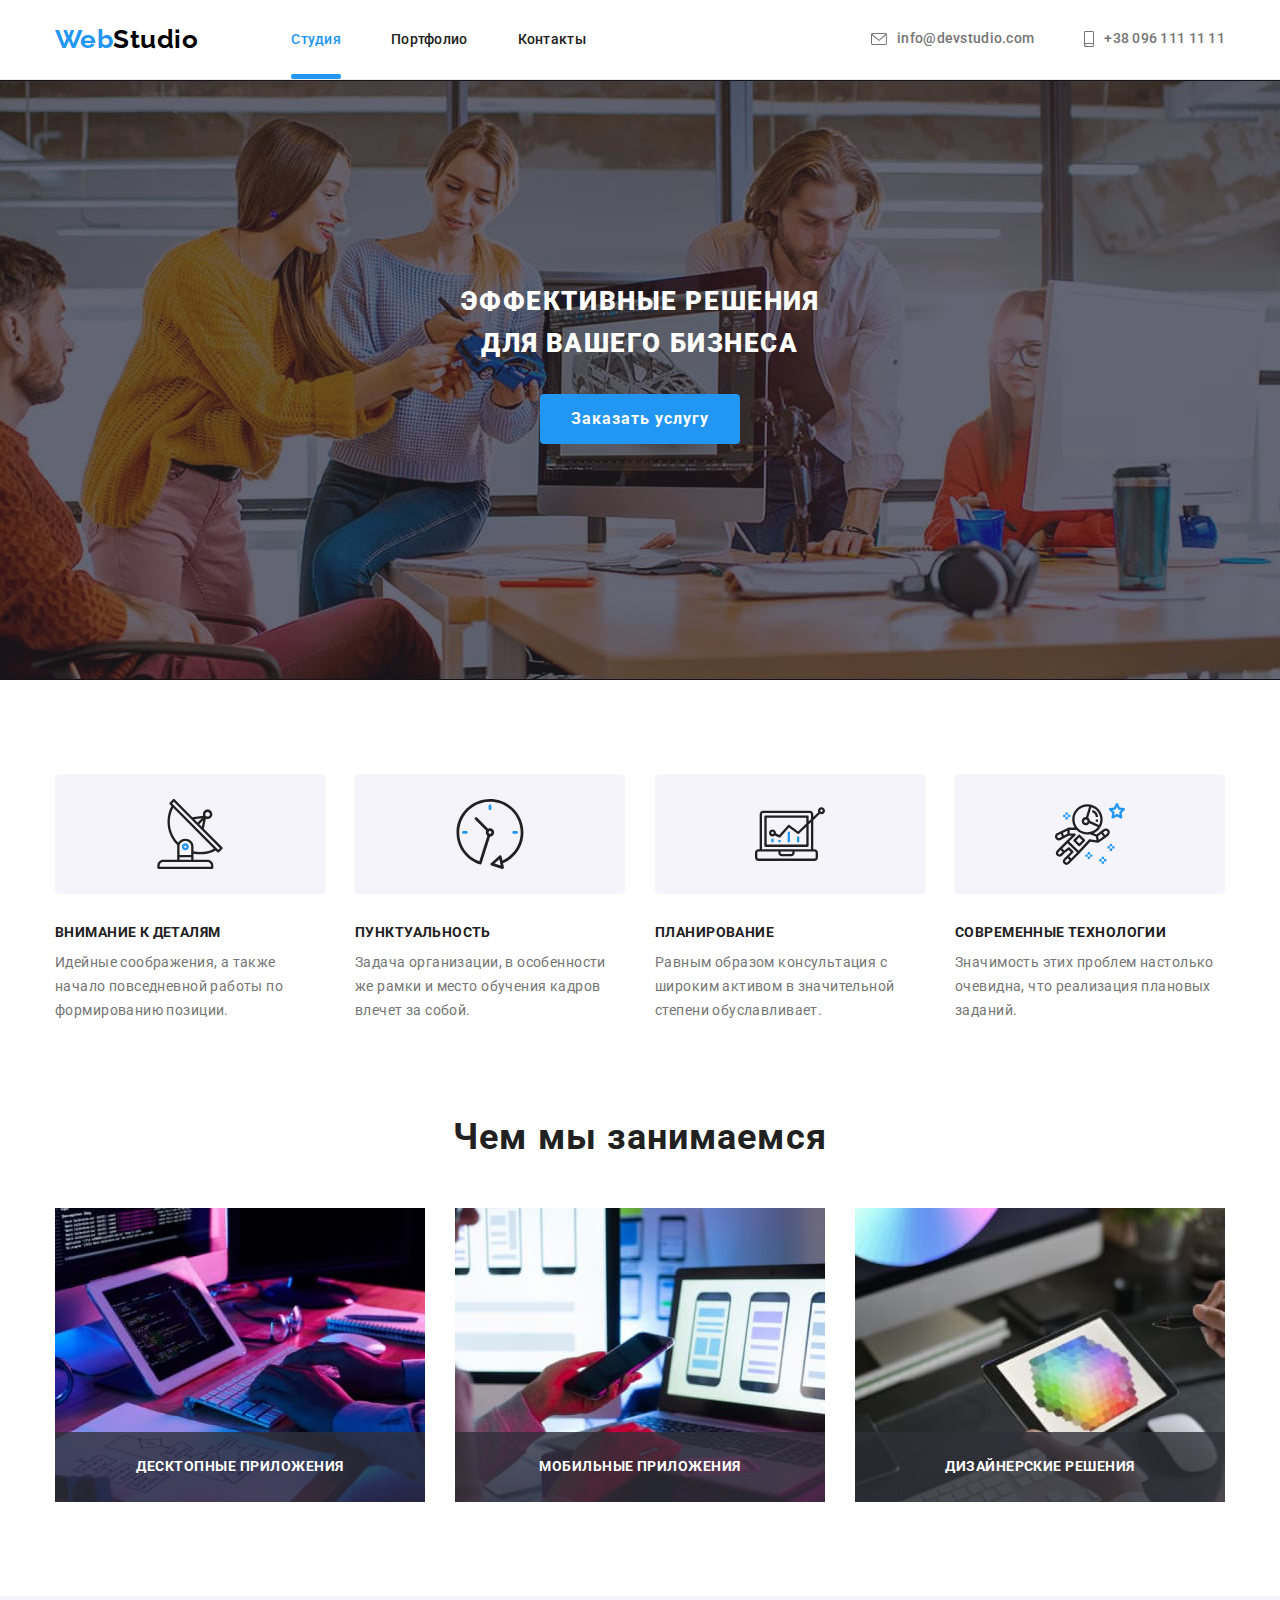
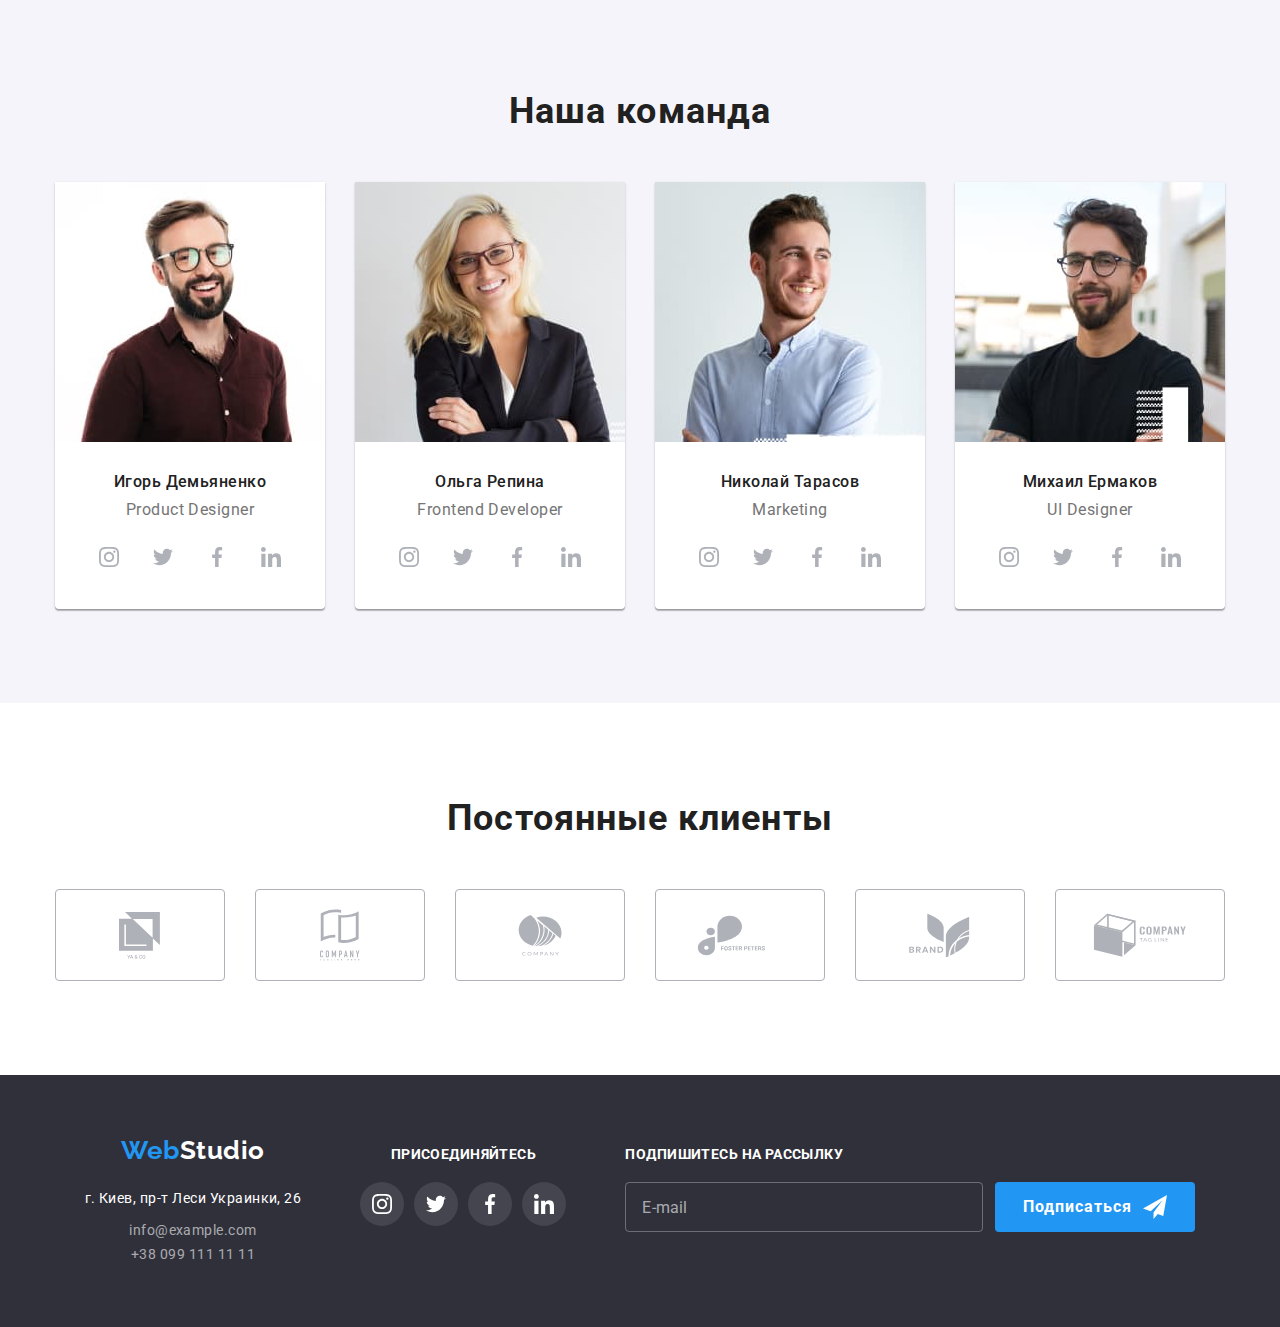
==== commit ea36d016: "added pictures" ====
--- a/index.html
+++ b/index.html
@@ -200,34 +200,112 @@
           <h2 class="title title--position job__title">Чем мы занимаемся</h2>
           <ul class="job-list list">
             <li class="job-list__item">
-              <img
-                class="job-list__image"
-                src="./images/job/image-1.jpg"
-                alt="Верстка сайта"
-                width="370"
-              />
+              <picture>
+                <source
+                  srcset="
+                    ./images/job/desktop/image-1--desktop.jpg    1x,
+                    ./images/job/desktop/image-1--desktop@2x.jpg 2x
+                  "
+                  media="(min-width: 1200px)"
+                />
+
+                <source
+                  srcset="
+                    ./images/job/tablet/image-1--tablet.jpg    1x,
+                    ./images/job/tablet/image-1--tablet@2x.jpg 2x
+                  "
+                  media="(min-width: 768px)"
+                />
+
+                <source
+                  srcset="
+                    ./images/job/mobile/image-1--mobile.jpg    1x,
+                    ./images/job/mobile/image-1--mobile@2x.jpg 2x
+                  "
+                  media="(max-width: 767px)"
+                />
+
+                <img
+                  class="job-list__image"
+                  src="./images/job/mobile/image-1--mobile.jpg"
+                  alt="Десктопные приложения"
+                  width="370"
+                />
+              </picture>
               <div class="job-list__wrapper">
                 <p class="job-list__text">Десктопные приложения</p>
               </div>
             </li>
             <li class="job-list__item">
-              <img
-                class="job-list__image"
-                src="./images/job/image-2.jpg"
-                alt="Взаимодействие телефона и компьютера"
-                width="370"
-              />
+              <picture>
+                <source
+                  srcset="
+                    ./images/job/desktop/image-2--desktop.jpg    1x,
+                    ./images/job/desktop/image-2--desktop@2x.jpg 2x
+                  "
+                  media="(min-width: 1200px)"
+                />
+
+                <source
+                  srcset="
+                    ./images/job/tablet/image-2--tablet.jpg    1x,
+                    ./images/job/tablet/image-2--tablet@2x.jpg 2x
+                  "
+                  media="(min-width: 768px)"
+                />
+
+                <source
+                  srcset="
+                    ./images/job/mobile/image-2--mobile.jpg    1x,
+                    ./images/job/mobile/image-2--mobile@2x.jpg 2x
+                  "
+                  media="(max-width: 767px)"
+                />
+
+                <img
+                  class="job-list__image"
+                  src="./images/job/mobile/image-2--mobile.jpg"
+                  alt="Мобильные приложения"
+                  width="370"
+                />
+              </picture>
               <div class="job-list__wrapper">
                 <p class="job-list__text">Мобильные приложения</p>
               </div>
             </li>
             <li class="job-list__item">
-              <img
-                class="job-list__image"
-                src="./images/job/image-3.jpg"
-                alt="Выбор палитры цвета на планшете"
-                width="370"
-              />
+              <picture>
+                <source
+                  srcset="
+                    ./images/job/desktop/image-3--desktop.jpg    1x,
+                    ./images/job/desktop/image-3--desktop@2x.jpg 2x
+                  "
+                  media="(min-width: 1200px)"
+                />
+
+                <source
+                  srcset="
+                    ./images/job/tablet/image-3--tablet.jpg    1x,
+                    ./images/job/tablet/image-3--tablet@2x.jpg 2x
+                  "
+                  media="(min-width: 768px)"
+                />
+
+                <source
+                  srcset="
+                    ./images/job/mobile/image-3--mobile.jpg    1x,
+                    ./images/job/mobile/image-3--mobile@2x.jpg 2x
+                  "
+                  media="(max-width: 767px)"
+                />
+
+                <img
+                  class="job-list__image"
+                  src="./images/job/mobile/image-3--mobile.jpg"
+                  alt="Дизайнерские решения"
+                  width="370"
+                />
+              </picture>
               <div class="job-list__wrapper">
                 <p class="job-list__text">Дизайнерские решения</p>
               </div>
@@ -241,12 +319,38 @@
           <h2 class="title title--position team__title">Наша команда</h2>
           <ul class="team-list list">
             <li class="team-list__item">
-              <img
-                class="team-list__image"
-                src="./images/team/igor.jpg"
-                alt="Мужчина в коричневой рубашке"
-                width="270"
-              />
+              <picture>
+                <source
+                  srcset="
+                    ./images/team/desktop/igor--desktop.jpg    1x,
+                    ./images/team/desktop/igor--desktop@2x.jpg 2x
+                  "
+                  media="(min-width: 1200px)"
+                />
+
+                <source
+                  srcset="
+                    ./images/team/tablet/igor--tablet.jpg    1x,
+                    ./images/team/tablet/igor--tablet@2x.jpg 2x
+                  "
+                  media="(min-width: 768px)"
+                />
+
+                <source
+                  srcset="
+                    ./images/team/mobile/igor--mobile.jpg    1x,
+                    ./images/team/mobile/igor--mobile@2x.jpg 2x
+                  "
+                  media="(max-width: 767px)"
+                />
+
+                <img
+                  class="team-list__image"
+                  src="./images/team/desktop/igor--desktop.jpg"
+                  alt="Мужчина в коричневой рубашке"
+                  width="270"
+                />
+              </picture>
               <div class="team-list__wrapper">
                 <h3 class="title team-list__title team-list__title--position">
                   Игорь Демьяненко
@@ -286,12 +390,38 @@
               </div>
             </li>
             <li class="team-list__item">
-              <img
-                class="team-list__image"
-                src="./images/team/olga.jpg"
-                alt="Женщина в темном пиджаке"
-                width="270"
-              />
+              <picture>
+                <source
+                  srcset="
+                    ./images/team/desktop/olga--desktop.jpg    1x,
+                    ./images/team/desktop/olga--desktop@2x.jpg 2x
+                  "
+                  media="(min-width: 1200px)"
+                />
+
+                <source
+                  srcset="
+                    ./images/team/tablet/olga--tablet.jpg    1x,
+                    ./images/team/tablet/olga--tablet@2x.jpg 2x
+                  "
+                  media="(min-width: 768px)"
+                />
+
+                <source
+                  srcset="
+                    ./images/team/mobile/olga--mobile.jpg    1x,
+                    ./images/team/mobile/olga--mobile@2x.jpg 2x
+                  "
+                  media="(max-width: 767px)"
+                />
+
+                <img
+                  class="team-list__image"
+                  src="./images/team/desktop/olga--desktop.jpg"
+                  alt="Женщина в темном пиджаке"
+                  width="270"
+                />
+              </picture>
               <div class="team-list__wrapper">
                 <h3 class="title team-list__title team-list__title--position">
                   Ольга Репина
@@ -330,12 +460,38 @@
               </div>
             </li>
             <li class="team-list__item">
-              <img
-                class="team-list__image"
-                src="./images/team/nikolay.jpg"
-                alt="Мужчина в светлой рубашке"
-                width="270"
-              />
+              <picture>
+                <source
+                  srcset="
+                    ./images/team/desktop/nikolay--desktop.jpg    1x,
+                    ./images/team/desktop/nikolay--desktop@2x.jpg 2x
+                  "
+                  media="(min-width: 1200px)"
+                />
+
+                <source
+                  srcset="
+                    ./images/team/tablet/nikolay--tablet.jpg    1x,
+                    ./images/team/tablet/nikolay--tablet@2x.jpg 2x
+                  "
+                  media="(min-width: 768px)"
+                />
+
+                <source
+                  srcset="
+                    ./images/team/mobile/nikolay--mobile.jpg    1x,
+                    ./images/team/mobile/nikolay--mobile@2x.jpg 2x
+                  "
+                  media="(max-width: 767px)"
+                />
+
+                <img
+                  class="team-list__image"
+                  src="./images/team/desktop/nikolay--desktop.jpg"
+                  alt="Мужчина в светлой рубашке"
+                  width="270"
+                />
+              </picture>
               <div class="team-list__wrapper">
                 <h3 class="title team-list__title team-list__title--position">
                   Николай Тарасов
@@ -374,12 +530,38 @@
               </div>
             </li>
             <li class="team-list__item">
-              <img
-                class="team-list__image"
-                src="./images/team/mihail.jpg"
-                alt="Мужчина в черной футболке"
-                width="270"
-              />
+              <picture>
+                <source
+                  srcset="
+                    ./images/team/desktop/mihail--desktop.jpg    1x,
+                    ./images/team/desktop/mihail--desktop@2x.jpg 2x
+                  "
+                  media="(min-width: 1200px)"
+                />
+
+                <source
+                  srcset="
+                    ./images/team/tablet/mihail--tablet.jpg    1x,
+                    ./images/team/tablet/mihail--tablet@2x.jpg 2x
+                  "
+                  media="(min-width: 768px)"
+                />
+
+                <source
+                  srcset="
+                    ./images/team/mobile/mihail--mobile.jpg    1x,
+                    ./images/team/mobile/mihail--mobile@2x.jpg 2x
+                  "
+                  media="(max-width: 767px)"
+                />
+
+                <img
+                  class="team-list__image"
+                  src="./images/team/desktop/mihail--desktop.jpg"
+                  alt="Мужчина в темной футболке"
+                  width="270"
+                />
+              </picture>
               <div class="team-list__wrapper">
                 <h3 class="title team-list__title team-list__title--position">
                   Михаил Ермаков
--- a/css/main.min.css
+++ b/css/main.min.css
@@ -1 +1 @@
-:root{--title-text-color: #212121;--text-color: #757575;--accent-color: #2196f3;--accent-color-secondary: #188ce8;--black-color: #000000;--white-color: #ffffff;--footer-link-color: rgba(255, 255, 255, 0.6);--secondary-background-color: #2f303a;--third-background-color: #f5f4fa;--modal-text: #212121;--indent: 30px;--items: 3;--timing-function: cubic-bezier(0.4, 0, 0.2, 1);--duration: 250ms}/*! modern-normalize v1.1.0 | MIT License | https://github.com/sindresorhus/modern-normalize */*,::before,::after{-webkit-box-sizing:border-box;box-sizing:border-box}html{line-height:1.15;-webkit-text-size-adjust:100%;-moz-tab-size:4;-o-tab-size:4;tab-size:4}body{margin:0;font-family:system-ui,-apple-system,"Segoe UI",Roboto,Helvetica,Arial,sans-serif,"Apple Color Emoji","Segoe UI Emoji"}hr{height:0;color:inherit}abbr[title]{-webkit-text-decoration:underline dotted;text-decoration:underline dotted}b,strong{font-weight:bolder}code,kbd,samp,pre{font-family:ui-monospace,SFMono-Regular,Consolas,"Liberation Mono",Menlo,monospace;font-size:1em}small{font-size:80%}sub,sup{font-size:75%;line-height:0;position:relative;vertical-align:baseline}sub{bottom:-0.25em}sup{top:-0.5em}table{text-indent:0;border-color:inherit}button,input,optgroup,select,textarea{font-family:inherit;font-size:100%;line-height:1.15;margin:0}button,select{text-transform:none}button,[type=button],[type=reset],[type=submit]{-webkit-appearance:button}::-moz-focus-inner{border-style:none;padding:0}:-moz-focusring{outline:1px dotted ButtonText}:-moz-ui-invalid{box-shadow:none}legend{padding:0}progress{vertical-align:baseline}::-webkit-inner-spin-button,::-webkit-outer-spin-button{height:auto}[type=search]{-webkit-appearance:textfield;outline-offset:-2px}::-webkit-search-decoration{-webkit-appearance:none}::-webkit-file-upload-button{-webkit-appearance:button;font:inherit}summary{display:list-item}.visually-hidden{position:absolute;width:1px;height:1px;margin:-1px;border:0;padding:0;white-space:nowrap;-webkit-clip-path:inset(100%);clip-path:inset(100%);clip:rect(0 0 0 0);overflow:hidden}.customers-list__link,.features-list__image,.socials-list__link,.button-close{display:-webkit-box;display:-ms-flexbox;display:flex;-webkit-box-pack:center;-ms-flex-pack:center;justify-content:center;-webkit-box-align:center;-ms-flex-align:center;align-items:center}h1,h2,h3,h4,h5,h6,p{margin:0}body{background-color:var(--white-color);color:var(--text-color);font-family:"Roboto",sans-serif;font-size:16px;letter-spacing:.03em}img{width:100%;display:block;height:auto}.list{padding:0;margin:0;list-style:none;text-decoration:none}*:hover,*:focus{-webkit-transition:color var(--duration) var(--timing-function);transition:color var(--duration) var(--timing-function)}.section{padding-top:60px;padding-bottom:60px}@media screen and (min-width: 1200px){.section{padding-top:94px;padding-bottom:94px}}.container{width:100%;padding-left:15px;padding-right:15px;margin-left:auto;margin-right:auto}.page-header__container{display:-webkit-box;display:-ms-flexbox;display:flex;-webkit-box-align:center;-ms-flex-align:center;align-items:center}.mobile-menu__container{padding:48px 40px}@media screen and (min-width: 480px){.container{width:480px}.mobile-menu__container{position:relative}}@media screen and (min-width: 768px){.container{width:768px}.footer__container{display:-webkit-box;display:-ms-flexbox;display:flex;-ms-flex-wrap:wrap;flex-wrap:wrap;-ms-flex-pack:distribute;justify-content:space-around;-webkit-box-align:baseline;-ms-flex-align:baseline;align-items:baseline}}@media screen and (min-width: 1200px){.container{width:1200px}.footer__container{display:-webkit-box;display:-ms-flexbox;display:flex;-webkit-box-align:baseline;-ms-flex-align:baseline;align-items:baseline}}@media screen and (max-width: 767px){.mobile-menu{position:fixed;width:100%;height:100%;z-index:1000;top:0;left:0;background-color:var(--white-color);overflow-y:scroll;-webkit-transition:opacity var(--duration) var(--timing-function),visibility var(--duration) var(--timing-function);transition:opacity var(--duration) var(--timing-function),visibility var(--duration) var(--timing-function);opacity:0;visibility:hidden;pointer-events:none}.mobile-menu.is-open{opacity:1;visibility:visible;pointer-events:auto}.mobile-menu__list--nav{margin-bottom:302px}.mobile-menu__link--nav{font-weight:500;font-size:40px;line-height:1.175;letter-spacing:.02em;color:var(--title-text-color)}.mobile-menu__item--nav:hover .mobile-menu__link--nav,.mobile-menu__item--nav:focus .mobile-menu__link--nav{color:var(--accent-color)}.mobile-menu__link--contacts--tel{font-weight:500;font-size:34px;line-height:1.1764705882;letter-spacing:.02em;color:var(--accent-color)}.mobile-menu__link--contacts--mail{font-weight:500;font-size:24px;line-height:1.1666666667;letter-spacing:.02em;color:var(--text-color)}.mobile-menu__list--socials{display:-webkit-box;display:-ms-flexbox;display:flex}.mobile-menu__link--socials{font-weight:500;font-size:18px;line-height:1.2222222222;letter-spacing:.02em;color:var(--accent-color)}.mobile-menu__item--socials{padding-right:10px}.mobile-menu__item--socials:not(:last-child){border-right:1px solid rgba(33,33,33,.2);margin-right:10px}.mobile-menu__item--nav,.mobile-menu__item--contacts{margin-bottom:32px}}@media screen and (min-width: 768px){.mobile-menu{display:none}}.logo{display:block;color:var(--black-color);font-family:"Raleway",sans-serif;font-weight:700;font-size:26px;line-height:1.19}.logo span{color:var(--accent-color)}.page-header__logo{margin-right:93px}.footer__logo{margin-bottom:20px}.logo--color--white{color:var(--white-color)}@media screen and (max-width: 767px){.mobile-menu-close{position:absolute;top:24px;right:15px;padding:0;line-height:0;background-color:rgba(0,0,0,0);border:none}.mobile-menu-open{display:block;padding:0;margin-left:auto;line-height:0;background-color:rgba(0,0,0,0);border:none}.mobile-menu-open:hover,.mobile-menu-open:focus{fill:var(--accent-color-secondary)}}@media screen and (min-width: 768px){.mobile-menu-close,.mobile-menu-open{display:none}}.button{display:block;cursor:pointer;margin-left:auto;margin-right:auto;min-width:200px;padding-top:10px;padding-bottom:10px;font-weight:700;font-size:16px;line-height:1.88;letter-spacing:.06em;color:var(--white-color);border:none;border-radius:4px;background-color:var(--accent-color);-webkit-transition:background-color var(--duration) var(--timing-function),-webkit-box-shadow var(--duration) var(--timing-function);transition:background-color var(--duration) var(--timing-function),-webkit-box-shadow var(--duration) var(--timing-function);transition:box-shadow var(--duration) var(--timing-function),background-color var(--duration) var(--timing-function);transition:box-shadow var(--duration) var(--timing-function),background-color var(--duration) var(--timing-function),-webkit-box-shadow var(--duration) var(--timing-function)}.button:hover,.button:focus{background-color:var(--accent-color-secondary);-webkit-box-shadow:0px 1px 3px rgba(0,0,0,.12),0px 1px 1px rgba(0,0,0,.14),0px 2px 1px rgba(0,0,0,.2);box-shadow:0px 1px 3px rgba(0,0,0,.12),0px 1px 1px rgba(0,0,0,.14),0px 2px 1px rgba(0,0,0,.2)}.filter-menu__button{min-width:73px;padding:6px 22px;font-weight:500;line-height:1.63;letter-spacing:.03em;-webkit-transition:background-color var(--duration) var(--timing-function),color var(--duration) var(--timing-function),-webkit-box-shadow var(--duration) var(--timing-function);transition:background-color var(--duration) var(--timing-function),color var(--duration) var(--timing-function),-webkit-box-shadow var(--duration) var(--timing-function);transition:background-color var(--duration) var(--timing-function),color var(--duration) var(--timing-function),box-shadow var(--duration) var(--timing-function);transition:background-color var(--duration) var(--timing-function),color var(--duration) var(--timing-function),box-shadow var(--duration) var(--timing-function),-webkit-box-shadow var(--duration) var(--timing-function);color:var(--title-text-color);background-color:var(--third-background-color)}.filter-menu__button:not(:last-child){margin-right:8px}.filter-menu__button:hover,.filter-menu__button:focus{color:var(--white-color);background-color:var(--accent-color);border-color:var(--accent-color);-webkit-box-shadow:0px 3px 1px rgba(0,0,0,.1),0px 1px 2px rgba(0,0,0,.08),0px 2px 2px rgba(0,0,0,.12);box-shadow:0px 3px 1px rgba(0,0,0,.1),0px 1px 2px rgba(0,0,0,.08),0px 2px 2px rgba(0,0,0,.12)}.button-close{width:30px;height:30px;border-radius:50%;background:#fff;border:1px solid rgba(0,0,0,.1)}.button-close:focus{outline:none}.overlay__button-close{position:absolute;top:8px;right:8px}.socials-list{display:-webkit-box;display:-ms-flexbox;display:flex;background-color:rgba(0,0,0,0);-webkit-box-pack:center;-ms-flex-pack:center;justify-content:center;-webkit-box-align:center;-ms-flex-align:center;align-items:center;gap:10px}.socials-list__link{-webkit-transition:background-color var(--duration) var(--timing-function),fill var(--duration) var(--timing-function);transition:background-color var(--duration) var(--timing-function),fill var(--duration) var(--timing-function);fill:#afb1b8;width:44px;height:44px;border-radius:50%}.socials-list__link:hover,.socials-list__link:focus{background-color:var(--accent-color);fill:var(--white-color)}.socials-list--bgc--dark{background-color:var(--secondary-background-color);padding-bottom:0}.footer__socials-list--bgc--dark{-webkit-transition:background-color var(--duration) var(--timing-function);transition:background-color var(--duration) var(--timing-function);fill:var(--white-color);background-color:rgba(255,255,255,.1)}.footer__socials-list--bgc--dark:hover,.footer__socials-list--bgc--dark:focus{background-color:var(--accent-color)}.cards-set__title{margin-bottom:4px;font-weight:700;font-size:18px;line-height:2;text-align:left;letter-spacing:.06em}.title{display:block;margin-left:auto;margin-right:auto;color:var(--title-text-color);font-weight:700;font-size:36px;line-height:1.1666666667;text-align:center;letter-spacing:.03em}.title--color--black{color:var(--title-text-color)}.title--position{margin-bottom:50px}.title--invisible{display:none}.hero__title{width:360px;font-weight:900;font-size:26px;line-height:1.6153846154;letter-spacing:.06em;text-transform:uppercase;color:#fff}.hero__title--position{margin-bottom:30px}@media screen and (min-width: 1200px){.hero__title{width:696px;font-weight:900;font-size:44px;line-height:1.3636363636}}.backdrop{position:fixed;top:0;left:0;opacity:1;-webkit-transition:opacity var(--duration) var(--timing-function),visibility var(--duration) var(--timing-function);transition:opacity var(--duration) var(--timing-function),visibility var(--duration) var(--timing-function);width:100%;height:100%;background:rgba(0,0,0,.2)}.backdrop.is-hidden{visibility:hidden;opacity:0;pointer-events:none}.overlay{position:relative;-webkit-transform:translate(-50%, -50%) scale(1, 1);transform:translate(-50%, -50%) scale(1, 1);-webkit-transition:opacity var(--duration) var(--timing-function),-webkit-transform var(--duration) var(--timing-function);transition:opacity var(--duration) var(--timing-function),-webkit-transform var(--duration) var(--timing-function);transition:transform var(--duration) var(--timing-function),opacity var(--duration) var(--timing-function);transition:transform var(--duration) var(--timing-function),opacity var(--duration) var(--timing-function),-webkit-transform var(--duration) var(--timing-function);opacity:1;width:450px;height:609px;top:50%;left:50%;padding:40px;background:#fff;-webkit-box-shadow:0px 1px 3px rgba(0,0,0,.12),0px 1px 1px rgba(0,0,0,.14),0px 2px 1px rgba(0,0,0,.2);box-shadow:0px 1px 3px rgba(0,0,0,.12),0px 1px 1px rgba(0,0,0,.14),0px 2px 1px rgba(0,0,0,.2);border-radius:4px}.backdrop.is-hidden .overlay{opacity:0;-webkit-transform:translate(-50%, -50%) scale(0.1, 0.1);transform:translate(-50%, -50%) scale(0.1, 0.1)}.button-close__icon{-webkit-transition:fill var(--duration) var(--timing-function);transition:fill var(--duration) var(--timing-function);width:18px;height:18px}.button-close:focus .button-close__icon{fill:var(--accent-color)}@media screen and (min-width: 1200px){.overlay{width:528px;height:581px}}.modal-label{margin-bottom:10px}.modal-input{cursor:pointer;padding-left:42px;padding-top:12px;padding-bottom:12px;-webkit-transition:border var(--duration) var(--timing-function);transition:border var(--duration) var(--timing-function);height:40px;width:100%;border:1px solid rgba(33,33,33,.2);border-radius:4px;font-size:12px;line-height:1.17;letter-spacing:.01em;color:var(--modal-text)}.modal-input:focus{outline:none;border:1px solid var(--accent-color)}.modal-icon-wrapper{display:block;position:relative}.modal-icon{display:block;position:absolute;top:50%;left:12px;-webkit-transform:translateY(-50%);transform:translateY(-50%);-webkit-transition:fill var(--duration) var(--timing-function);transition:fill var(--duration) var(--timing-function);width:18px;height:18px}.modal-input:focus+.modal-icon{fill:var(--accent-color)}.modal-comment{height:120px;width:100%;border:1px solid rgba(33,33,33,.2);border-radius:4px;font-size:12px;line-height:1.17;letter-spacing:.01em;-webkit-transition:border var(--duration) var(--timing-function);transition:border var(--duration) var(--timing-function);padding:12px 16px;resize:none}.modal-comment:focus{outline:none;border:1px solid var(--accent-color)}.modal-comment::-webkit-input-placeholder{font-size:12px;line-height:1.17;letter-spacing:.01em;color:rgba(117,117,117,.5)}.modal-comment::-moz-placeholder{font-size:12px;line-height:1.17;letter-spacing:.01em;color:rgba(117,117,117,.5)}.modal-comment:-ms-input-placeholder{font-size:12px;line-height:1.17;letter-spacing:.01em;color:rgba(117,117,117,.5)}.modal-comment::-ms-input-placeholder{font-size:12px;line-height:1.17;letter-spacing:.01em;color:rgba(117,117,117,.5)}.modal-comment::placeholder{font-size:12px;line-height:1.17;letter-spacing:.01em;color:rgba(117,117,117,.5)}.modal-label-comment{margin-bottom:20px}.checkbox-wrapper{margin-bottom:30px}.checkbox{position:absolute;width:1px;height:1px;margin:-1px;border:0;padding:0;white-space:nowrap;-webkit-clip-path:inset(100%);clip-path:inset(100%);clip:rect(0 0 0 0);overflow:hidden}.checkbox-wrapper{display:-webkit-box;display:-ms-flexbox;display:flex;-webkit-box-align:center;-ms-flex-align:center;align-items:center;-webkit-box-pack:center;-ms-flex-pack:center;justify-content:center}.modal-link-policy{padding:0;margin:0;display:inline-block;font-weight:400;font-size:12px;line-height:1.1666666667;-webkit-text-decoration-line:underline;text-decoration-line:underline;color:#2196f3}.modal-form{display:-webkit-box;display:-ms-flexbox;display:flex;-webkit-box-orient:vertical;-webkit-box-direction:normal;-ms-flex-direction:column;flex-direction:column}.modal-text{margin-bottom:12px;font-weight:700;font-size:20px;line-height:1.5;text-align:center;color:var(--modal-text)}.modal-label-desc{display:block;margin-bottom:4px;font-weight:400;font-size:12px;line-height:1.1666666667;font-size:12px;line-height:1.17;letter-spacing:.01em;color:var(--text-color)}.label-checkbox{display:-webkit-box;display:-ms-flexbox;display:flex;-ms-flex-wrap:wrap;flex-wrap:wrap;-webkit-box-align:center;-ms-flex-align:center;align-items:center;-webkit-transition:background-color var(--duration) var(--timing-function),border var(--duration) var(--timing-function);transition:background-color var(--duration) var(--timing-function),border var(--duration) var(--timing-function);font-weight:400;font-size:12px;line-height:1.1666666667;color:#757575}.label-checkbox::before{display:inline-block;margin-right:4px;content:"";width:16px;height:15px;cursor:pointer;border:2px solid #212121;border-radius:2px}.checkbox:checked+.label-checkbox::before{background-color:var(--accent-color);background-image:url(../images/svg/custom-checkbox.svg);background-size:contain;background-origin:border-box;border:2px solid var(--accent-color)}@media screen and (min-width: 1200px){.label-checkbox{font-weight:400;font-size:14px;line-height:1.7142857143}.modal-link-policy{font-weight:400;font-size:14px;line-height:1.7142857143}}.page-header{padding-top:24px;padding-bottom:24px;border-bottom:1px solid #ececec}@media screen and (max-width: 767px){.auth-list{display:none}.site-nav-list{display:none}}@media screen and (min-width: 768px){.main-nav{display:-webkit-box;display:-ms-flexbox;display:flex}.site-nav-list{display:-webkit-box;display:-ms-flexbox;display:flex;gap:50px;-webkit-box-align:center;-ms-flex-align:center;align-items:center}.site-nav-list__link{position:relative;-webkit-transition:color var(--duration) var(--timing-function);transition:color var(--duration) var(--timing-function);padding-top:32px;padding-bottom:32px;color:var(--title-text-color);font-weight:500;font-size:14px;line-height:1.14;letter-spacing:.02em}.site-nav-list__link:hover,.site-nav-list__link:focus{color:var(--accent-color)}.site-nav-list__link.current{color:var(--accent-color)}.site-nav-list__link.current::after{display:block;position:absolute;bottom:0;left:0;content:"";width:100%;height:5px;background:var(--accent-color);border-radius:2px}.auth-list{margin-left:auto}.auth-list__link{display:-webkit-box;display:-ms-flexbox;display:flex;-webkit-box-align:center;-ms-flex-align:center;align-items:center;-webkit-transition:color var(--duration) var(--timing-function);transition:color var(--duration) var(--timing-function);color:var(--text-color);font-weight:500;font-size:12px;line-height:.0833333333;letter-spacing:.02em}.auth-list__link:hover,.auth-list__link:focus{color:var(--accent-color)}.auth-list__icon-mail{width:14px;height:10px;margin-right:10px;fill:currentColor}.auth-list__icon-smartphone{width:10px;height:14px;margin-right:10px;fill:currentColor}.icons:hover,.icons:focus{fill:var(--accent-color)}.auth-list__item:not(:last-child){margin-bottom:10px}}@media screen and (min-width: 1200px){.auth-list{display:-webkit-box;display:-ms-flexbox;display:flex;-webkit-box-align:center;-ms-flex-align:center;align-items:center;margin-left:auto;gap:50px}.auth-list__link{-webkit-transition:color var(--duration) var(--timing-function);transition:color var(--duration) var(--timing-function);display:-webkit-box;display:-ms-flexbox;display:flex;-webkit-box-align:center;-ms-flex-align:center;align-items:center;color:var(--text-color);font-weight:500;font-size:14px;line-height:1.14;letter-spacing:.02em}.auth-list__link:hover,.auth-list__link:focus{color:var(--accent-color)}.auth-list__icon-mail{width:16px;height:12px;margin-right:10px;fill:currentColor}.auth-list__icon-smartphone{width:10px;height:16px;margin-right:10px;fill:currentColor}.auth-list__item:not(:last-child){margin-bottom:0}.icons:hover,.icons:focus{fill:var(--accent-color)}}.hero{margin-left:auto;margin-right:auto;max-width:767px;height:400px;background-color:var(--secondary-background-color);background-image:-webkit-gradient(linear, left top, right top, from(rgba(47, 48, 58, 0.4)), to(rgba(47, 48, 58, 0.4))),url(../../images/hero/mobile/hero--mobile.jpg);background-image:linear-gradient(to right, rgba(47, 48, 58, 0.4), rgba(47, 48, 58, 0.4)),url(../../images/hero/mobile/hero--mobile.jpg);background-size:cover;background-position:center;background-repeat:no-repeat;margin-left:auto;margin-right:auto;padding-top:118px;padding-bottom:118px}@media screen and (max-width: 479px){.hero{width:100%}}@media screen and (min-width: 480px)and (min-device-pixel-ratio: 2),screen and (min-width: 480px)and (-webkit-min-device-pixel-ratio: 2),screen and (min-width: 480px)and (min-resolution: 192dpi),screen and (min-width: 480px)and (min-resolution: 2dppx){.hero{background-image:-webkit-gradient(linear, left top, right top, from(rgba(47, 48, 58, 0.4)), to(rgba(47, 48, 58, 0.4))),url(../../images/hero/mobile/hero--mobile@2x.jpg);background-image:linear-gradient(to right, rgba(47, 48, 58, 0.4), rgba(47, 48, 58, 0.4)),url(../../images/hero/mobile/hero--mobile@2x.jpg)}}@media screen and (min-width: 768px){.hero{max-width:1199px;background-image:-webkit-gradient(linear, left top, right top, from(rgba(47, 48, 58, 0.4)), to(rgba(47, 48, 58, 0.4))),url(../../images/hero/tablet/hero--tablet.jpg);background-image:linear-gradient(to right, rgba(47, 48, 58, 0.4), rgba(47, 48, 58, 0.4)),url(../../images/hero/tablet/hero--tablet.jpg)}}@media screen and (min-width: 768px)and (min-width: 768px)and (min-device-pixel-ratio: 2),screen and (min-width: 768px)and (min-width: 768px)and (-webkit-min-device-pixel-ratio: 2),screen and (min-width: 768px)and (min-width: 768px)and (min-resolution: 192dpi),screen and (min-width: 768px)and (min-width: 768px)and (min-resolution: 2dppx){.hero{background-image:-webkit-gradient(linear, left top, right top, from(rgba(47, 48, 58, 0.4)), to(rgba(47, 48, 58, 0.4))),url(../../images/hero/tablet/hero--tablet@2x.jpg);background-image:linear-gradient(to right, rgba(47, 48, 58, 0.4), rgba(47, 48, 58, 0.4)),url(../../images/hero/tablet/hero--tablet@2x.jpg)}}@media screen and (min-width: 1200px){.hero{height:600px;max-width:1600px;padding-top:200px;padding-bottom:200px;background-image:-webkit-gradient(linear, left top, right top, from(rgba(47, 48, 58, 0.4)), to(rgba(47, 48, 58, 0.4))),url(../../images/hero/desktop/hero--desktop.jpg);background-image:linear-gradient(to right, rgba(47, 48, 58, 0.4), rgba(47, 48, 58, 0.4)),url(../../images/hero/desktop/hero--desktop.jpg)}}@media screen and (min-width: 1200px)and (min-width: 1200px)and (min-device-pixel-ratio: 2),screen and (min-width: 1200px)and (min-width: 1200px)and (-webkit-min-device-pixel-ratio: 2),screen and (min-width: 1200px)and (min-width: 1200px)and (min-resolution: 192dpi),screen and (min-width: 1200px)and (min-width: 1200px)and (min-resolution: 2dppx){.hero{background-image:-webkit-gradient(linear, left top, right top, from(rgba(47, 48, 58, 0.4)), to(rgba(47, 48, 58, 0.4))),url(../../images/hero/desktop/hero--desktop@2x.jpg);background-image:linear-gradient(to right, rgba(47, 48, 58, 0.4), rgba(47, 48, 58, 0.4)),url(../../images/hero/desktop/hero--desktop@2x.jpg)}}.features-list{display:-webkit-box;display:-ms-flexbox;display:flex;-webkit-box-orient:vertical;-webkit-box-direction:normal;-ms-flex-direction:column;flex-direction:column;gap:30px}.features-list__image{margin-bottom:30px;line-height:0;background:var(--third-background-color);border-radius:4px;border-color:var(--third-background-color);height:120px}.features-list__icon{display:block}.features-list__desc{font-weight:400;font-size:14px;line-height:1.7142857143;letter-spacing:.03em;color:var(--text-color)}.features-list__title{display:block;margin-bottom:10px;font-weight:700;font-size:14px;line-height:1.1428571429;text-align:left;text-transform:uppercase}@media screen and (max-width: 767px){.features-list__title{text-align:center;display:block}}@media screen and (min-width: 768px){.features-list{-webkit-box-orient:horizontal;-webkit-box-direction:normal;-ms-flex-direction:row;flex-direction:row;-ms-flex-wrap:wrap;flex-wrap:wrap}.features-list__item{-ms-flex-preferred-size:calc((100% - 30px)/2);flex-basis:calc((100% - 30px)/2)}}@media screen and (min-width: 1200px){.features-list__item{-ms-flex-preferred-size:calc((100% - 90px)/4);flex-basis:calc((100% - 90px)/4)}}.section.job{padding-top:0}.job-list{display:-webkit-box;display:-ms-flexbox;display:flex;-ms-flex-wrap:wrap;flex-wrap:wrap;gap:var(--indent)}.job-list__item{position:relative;overflow:hidden;-ms-flex-preferred-size:calc((100% - var(--indent)*(var(--items) - 1))/var(--items));flex-basis:calc((100% - var(--indent)*(var(--items) - 1))/var(--items))}.job-list__wrapper{position:absolute;bottom:0;width:100%;padding-top:27px;padding-bottom:27px;background:rgba(47,48,58,.8)}.job-list__text{text-align:center;font-weight:700;font-size:14px;line-height:1.14;text-transform:uppercase;color:var(--white-color)}@media screen and (max-width: 1199px){.section.job{display:none}}.team{background-color:var(--third-background-color)}.team-list{display:-webkit-box;display:-ms-flexbox;display:flex;-webkit-box-orient:vertical;-webkit-box-direction:normal;-ms-flex-direction:column;flex-direction:column;gap:30px}.team-list__item{display:-webkit-box;display:-ms-flexbox;display:flex;-webkit-box-orient:vertical;-webkit-box-direction:normal;-ms-flex-direction:column;flex-direction:column;-webkit-box-align:center;-ms-flex-align:center;align-items:center;background-color:var(--white-color);-webkit-box-shadow:0px 1px 3px rgba(0,0,0,.12),0px 1px 1px rgba(0,0,0,.14),0px 2px 1px rgba(0,0,0,.2);box-shadow:0px 1px 3px rgba(0,0,0,.12),0px 1px 1px rgba(0,0,0,.14),0px 2px 1px rgba(0,0,0,.2);border-radius:0px 0px 4px 4px}.team-list__wrapper{padding-bottom:24px}@media screen and (min-width: 1200px){.team-list__wrapper{padding-bottom:30px}}.team-list__desc{text-align:center;margin-bottom:16px}.team-list__title{font-weight:500;font-size:16px;line-height:1.1875}.team-list__title--position{margin-bottom:10px}.team-list__image{margin-bottom:30px}@media screen and (min-width: 768px){.team-list{-webkit-box-orient:horizontal;-webkit-box-direction:normal;-ms-flex-direction:row;flex-direction:row;-ms-flex-wrap:wrap;flex-wrap:wrap}.team-list__item{-ms-flex-preferred-size:calc((100% - 30px)/2);flex-basis:calc((100% - 30px)/2)}}@media screen and (min-width: 1200px){.team-list__item{width:270px;-ms-flex-preferred-size:calc((100% - 90px)/4);flex-basis:calc((100% - 90px)/4)}}@media screen and (max-width: 1199px){.customers__title{font-weight:700;font-size:28px;line-height:1.1785714286}}.customers-list{display:-webkit-box;display:-ms-flexbox;display:flex;-ms-flex-wrap:wrap;flex-wrap:wrap;gap:30px}.customers-list__item{-ms-flex-preferred-size:calc((100% - 30px)/2);flex-basis:calc((100% - 30px)/2)}@media screen and (min-width: 768px){.customers-list__item{-ms-flex-preferred-size:calc((100% - 60px)/3);flex-basis:calc((100% - 60px)/3)}}@media screen and (min-width: 1200px){.customers-list__item{-ms-flex-preferred-size:calc((100% - 150px)/6);flex-basis:calc((100% - 150px)/6)}}.customers-list__link{-webkit-transition:border-color var(--duration) var(--timing-function),fill var(--duration) var(--timing-function);transition:border-color var(--duration) var(--timing-function),fill var(--duration) var(--timing-function);height:92px;border:1px solid #afb1b8;fill:#afb1b8;border-radius:4px}.customers-list__link:hover,.customers-list__link:focus{border-color:var(--accent-color);fill:var(--accent-color)}.footer{background-color:var(--secondary-background-color);padding-top:60px;padding-bottom:60px}.footer__title{margin-bottom:20px;font-weight:700;font-size:14px;line-height:1.1428571429;letter-spacing:.03em;text-transform:uppercase;color:var(--white-color)}.footer-form{display:-webkit-box;display:-ms-flexbox;display:flex;-webkit-box-orient:vertical;-webkit-box-direction:normal;-ms-flex-direction:column;flex-direction:column;-webkit-box-align:center;-ms-flex-align:center;align-items:center}.footer-form__input{cursor:pointer;width:100%;height:50px;padding:15px 16px;margin-bottom:20px;background-color:rgba(0,0,0,0);font-weight:400;font-size:16px;line-height:1.25;letter-spacing:.01em;color:var(--white-color);border:1px solid rgba(255,255,255,.3);border-radius:4px;-webkit-transition:-webkit-filter var(--duration) var(--timing-function);transition:-webkit-filter var(--duration) var(--timing-function);transition:filter var(--duration) var(--timing-function);transition:filter var(--duration) var(--timing-function), -webkit-filter var(--duration) var(--timing-function)}.footer-form__input:focus{outline:none;-webkit-filter:drop-shadow(0px 4px 4px rgba(0, 0, 0, 0.15));filter:drop-shadow(0px 4px 4px rgba(0, 0, 0, 0.15))}.footer-form__input::-webkit-input-placeholder{font-weight:400;font-size:16px;line-height:1.25;color:rgba(255,255,255,.6)}.footer-form__input::-moz-placeholder{font-weight:400;font-size:16px;line-height:1.25;color:rgba(255,255,255,.6)}.footer-form__input:-ms-input-placeholder{font-weight:400;font-size:16px;line-height:1.25;color:rgba(255,255,255,.6)}.footer-form__input::-ms-input-placeholder{font-weight:400;font-size:16px;line-height:1.25;color:rgba(255,255,255,.6)}.footer-form__input::placeholder{font-weight:400;font-size:16px;line-height:1.25;color:rgba(255,255,255,.6)}@media screen and (min-width: 480px){.footer-form__input{width:450px}}@media screen and (min-width: 1200px){.footer-form__input{width:358px;margin-bottom:0;margin-right:12px}}.footer-form__button{display:block;position:relative}.footer-form__button--icon{display:block;position:absolute;top:50%;right:28px;-webkit-transform:translateY(-50%);transform:translateY(-50%);width:24px;height:24px}.footer-form__button--position--left{text-align:left;padding-left:28px}.connecting{display:-webkit-box;display:-ms-flexbox;display:flex;-webkit-box-orient:vertical;-webkit-box-direction:normal;-ms-flex-direction:column;flex-direction:column;-webkit-box-align:center;-ms-flex-align:center;align-items:center;margin-bottom:60px}@media screen and (min-width: 1200px){.connecting{margin-bottom:0}}.contact-info{text-align:center;font-family:"Roboto";font-style:normal}.contact-info__text{margin-bottom:9px;color:var(--white-color);font-weight:400;font-size:14px;line-height:1.7142857143}.contact-info__wrapper{display:-webkit-box;display:-ms-flexbox;display:flex;-webkit-box-orient:vertical;-webkit-box-direction:normal;-ms-flex-direction:column;flex-direction:column;-webkit-box-align:center;-ms-flex-align:center;align-items:center;margin-bottom:60px}@media screen and (min-width: 1200px){.contact-info__wrapper{margin-bottom:0}}.contact-info__link--text--mail{margin-bottom:9px;color:var(--footer-link-color);font-size:14px;line-height:1.71}.contact-info__link--text--tel{color:var(--footer-link-color);font-size:14px;line-height:1.71}@media screen and (min-width: 1200px){.sigh-up{display:-webkit-box;display:-ms-flexbox;display:flex;-webkit-box-align:center;-ms-flex-align:center;align-items:center}.footer-form__text{margin-right:auto}}.filter-menu{display:-webkit-box;display:-ms-flexbox;display:flex;-webkit-box-pack:center;-ms-flex-pack:center;justify-content:center;gap:8px;margin-bottom:50px}.cards-set{display:-webkit-box;display:-ms-flexbox;display:flex;-ms-flex-wrap:wrap;flex-wrap:wrap;gap:var(--indent);--items: 9}.cards-set__wrapper-desc{padding-left:24px;padding-right:24px;padding-bottom:20px;padding-top:20px;background:#fff;border:1px solid #eee;border-top:none}.cards-set__link{-webkit-transition:-webkit-box-shadow var(--duration) var(--timing-function);transition:-webkit-box-shadow var(--duration) var(--timing-function);transition:box-shadow var(--duration) var(--timing-function);transition:box-shadow var(--duration) var(--timing-function), -webkit-box-shadow var(--duration) var(--timing-function);color:var(--text-color);display:inline-block}.cards-set__link:hover,.cards-set__link:focus{-webkit-box-shadow:0px 1px 1px rgba(0,0,0,.12),0px 4px 4px rgba(0,0,0,.06),1px 4px 6px rgba(0,0,0,.16);box-shadow:0px 1px 1px rgba(0,0,0,.12),0px 4px 4px rgba(0,0,0,.06),1px 4px 6px rgba(0,0,0,.16)}.cards-set__wrapper{position:relative;overflow:hidden}.cards-set__wrapper-popup{position:absolute;top:0;left:0;width:100%;height:100%;-webkit-transition:-webkit-transform var(--duration) var(--timing-function);transition:-webkit-transform var(--duration) var(--timing-function);transition:transform var(--duration) var(--timing-function);transition:transform var(--duration) var(--timing-function), -webkit-transform var(--duration) var(--timing-function);-webkit-transform:translateY(100%);transform:translateY(100%);padding:63px 24px;background:rgba(33,150,243,.9)}.cards-set__link:hover .cards-set__wrapper-popup,.cards-set__link:focus .cards-set__wrapper-popup{-webkit-transform:translateY(0);transform:translateY(0)}.cards-set__popup-desc{font-size:18px;line-height:1.56;letter-spacing:.03em;color:var(--white-color)}.cards-set__subtitle{line-height:1.88}/*# sourceMappingURL=main.min.css.map */+:root{--title-text-color: #212121;--text-color: #757575;--accent-color: #2196f3;--accent-color-secondary: #188ce8;--black-color: #000000;--white-color: #ffffff;--footer-link-color: rgba(255, 255, 255, 0.6);--secondary-background-color: #2f303a;--third-background-color: #f5f4fa;--modal-text: #212121;--indent: 30px;--items: 3;--timing-function: cubic-bezier(0.4, 0, 0.2, 1);--duration: 250ms}/*! modern-normalize v1.1.0 | MIT License | https://github.com/sindresorhus/modern-normalize */*,::before,::after{-webkit-box-sizing:border-box;box-sizing:border-box}html{line-height:1.15;-webkit-text-size-adjust:100%;-moz-tab-size:4;-o-tab-size:4;tab-size:4}body{margin:0;font-family:system-ui,-apple-system,"Segoe UI",Roboto,Helvetica,Arial,sans-serif,"Apple Color Emoji","Segoe UI Emoji"}hr{height:0;color:inherit}abbr[title]{-webkit-text-decoration:underline dotted;text-decoration:underline dotted}b,strong{font-weight:bolder}code,kbd,samp,pre{font-family:ui-monospace,SFMono-Regular,Consolas,"Liberation Mono",Menlo,monospace;font-size:1em}small{font-size:80%}sub,sup{font-size:75%;line-height:0;position:relative;vertical-align:baseline}sub{bottom:-0.25em}sup{top:-0.5em}table{text-indent:0;border-color:inherit}button,input,optgroup,select,textarea{font-family:inherit;font-size:100%;line-height:1.15;margin:0}button,select{text-transform:none}button,[type=button],[type=reset],[type=submit]{-webkit-appearance:button}::-moz-focus-inner{border-style:none;padding:0}:-moz-focusring{outline:1px dotted ButtonText}:-moz-ui-invalid{box-shadow:none}legend{padding:0}progress{vertical-align:baseline}::-webkit-inner-spin-button,::-webkit-outer-spin-button{height:auto}[type=search]{-webkit-appearance:textfield;outline-offset:-2px}::-webkit-search-decoration{-webkit-appearance:none}::-webkit-file-upload-button{-webkit-appearance:button;font:inherit}summary{display:list-item}.visually-hidden{position:absolute;width:1px;height:1px;margin:-1px;border:0;padding:0;white-space:nowrap;-webkit-clip-path:inset(100%);clip-path:inset(100%);clip:rect(0 0 0 0);overflow:hidden}.customers-list__link,.features-list__image,.socials-list__link,.button-close{display:-webkit-box;display:-ms-flexbox;display:flex;-webkit-box-pack:center;-ms-flex-pack:center;justify-content:center;-webkit-box-align:center;-ms-flex-align:center;align-items:center}h1,h2,h3,h4,h5,h6,p{margin:0}body{background-color:var(--white-color);color:var(--text-color);font-family:"Roboto",sans-serif;font-size:16px;letter-spacing:.03em}img{width:100%;display:block;height:auto}.list{padding:0;margin:0;list-style:none;text-decoration:none}*:hover,*:focus{-webkit-transition:color var(--duration) var(--timing-function);transition:color var(--duration) var(--timing-function)}.section{padding-top:60px;padding-bottom:60px}@media screen and (min-width: 1200px){.section{padding-top:94px;padding-bottom:94px}}.container{width:100%;padding-left:15px;padding-right:15px;margin-left:auto;margin-right:auto}.page-header__container{display:-webkit-box;display:-ms-flexbox;display:flex;-webkit-box-align:center;-ms-flex-align:center;align-items:center}.mobile-menu__container{padding:48px 40px}@media screen and (min-width: 480px){.container{width:480px}.mobile-menu__container{position:relative}}@media screen and (min-width: 768px){.container{width:768px}.footer__container{display:-webkit-box;display:-ms-flexbox;display:flex;-ms-flex-wrap:wrap;flex-wrap:wrap;-ms-flex-pack:distribute;justify-content:space-around;-webkit-box-align:baseline;-ms-flex-align:baseline;align-items:baseline}}@media screen and (min-width: 1200px){.container{width:1200px}.footer__container{display:-webkit-box;display:-ms-flexbox;display:flex;-webkit-box-align:baseline;-ms-flex-align:baseline;align-items:baseline}}@media screen and (max-width: 767px){.mobile-menu{position:fixed;width:100%;height:100%;z-index:1000;top:0;left:0;background-color:var(--white-color);overflow-y:scroll;-webkit-transition:opacity var(--duration) var(--timing-function),visibility var(--duration) var(--timing-function);transition:opacity var(--duration) var(--timing-function),visibility var(--duration) var(--timing-function);opacity:0;visibility:hidden;pointer-events:none}.mobile-menu.is-open{opacity:1;visibility:visible;pointer-events:auto}.mobile-menu__list--nav{margin-bottom:302px}.mobile-menu__link--nav{font-weight:500;font-size:40px;line-height:1.175;letter-spacing:.02em;color:var(--title-text-color)}.mobile-menu__item--nav:hover .mobile-menu__link--nav,.mobile-menu__item--nav:focus .mobile-menu__link--nav{color:var(--accent-color)}.mobile-menu__link--contacts--tel{font-weight:500;font-size:34px;line-height:1.1764705882;letter-spacing:.02em;color:var(--accent-color)}.mobile-menu__link--contacts--mail{font-weight:500;font-size:24px;line-height:1.1666666667;letter-spacing:.02em;color:var(--text-color)}.mobile-menu__list--socials{display:-webkit-box;display:-ms-flexbox;display:flex}.mobile-menu__link--socials{font-weight:500;font-size:18px;line-height:1.2222222222;letter-spacing:.02em;color:var(--accent-color)}.mobile-menu__item--socials{padding-right:10px}.mobile-menu__item--socials:not(:last-child){border-right:1px solid rgba(33,33,33,.2);margin-right:10px}.mobile-menu__item--nav,.mobile-menu__item--contacts{margin-bottom:32px}}@media screen and (min-width: 768px){.mobile-menu{display:none}}.logo{display:block;color:var(--black-color);font-family:"Raleway",sans-serif;font-weight:700;font-size:26px;line-height:1.19}.logo span{color:var(--accent-color)}.page-header__logo{margin-right:93px}.footer__logo{margin-bottom:20px}.logo--color--white{color:var(--white-color)}@media screen and (max-width: 767px){.mobile-menu-close{position:absolute;top:24px;right:15px;padding:0;line-height:0;background-color:rgba(0,0,0,0);border:none}.mobile-menu-open{display:block;padding:0;margin-left:auto;line-height:0;background-color:rgba(0,0,0,0);border:none}.mobile-menu-open:hover,.mobile-menu-open:focus{fill:var(--accent-color-secondary)}}@media screen and (min-width: 768px){.mobile-menu-close,.mobile-menu-open{display:none}}.button{display:block;cursor:pointer;margin-left:auto;margin-right:auto;min-width:200px;padding-top:10px;padding-bottom:10px;font-weight:700;font-size:16px;line-height:1.88;letter-spacing:.06em;color:var(--white-color);border:none;border-radius:4px;background-color:var(--accent-color);-webkit-transition:background-color var(--duration) var(--timing-function),-webkit-box-shadow var(--duration) var(--timing-function);transition:background-color var(--duration) var(--timing-function),-webkit-box-shadow var(--duration) var(--timing-function);transition:box-shadow var(--duration) var(--timing-function),background-color var(--duration) var(--timing-function);transition:box-shadow var(--duration) var(--timing-function),background-color var(--duration) var(--timing-function),-webkit-box-shadow var(--duration) var(--timing-function)}.button:hover,.button:focus{background-color:var(--accent-color-secondary);-webkit-box-shadow:0px 1px 3px rgba(0,0,0,.12),0px 1px 1px rgba(0,0,0,.14),0px 2px 1px rgba(0,0,0,.2);box-shadow:0px 1px 3px rgba(0,0,0,.12),0px 1px 1px rgba(0,0,0,.14),0px 2px 1px rgba(0,0,0,.2)}.button-close{width:30px;height:30px;border-radius:50%;background:#fff;border:1px solid rgba(0,0,0,.1)}.button-close:focus{outline:none}.overlay__button-close{position:absolute;top:8px;right:8px}.socials-list{display:-webkit-box;display:-ms-flexbox;display:flex;background-color:rgba(0,0,0,0);-webkit-box-pack:center;-ms-flex-pack:center;justify-content:center;-webkit-box-align:center;-ms-flex-align:center;align-items:center;gap:10px}.socials-list__link{-webkit-transition:background-color var(--duration) var(--timing-function),fill var(--duration) var(--timing-function);transition:background-color var(--duration) var(--timing-function),fill var(--duration) var(--timing-function);fill:#afb1b8;width:44px;height:44px;border-radius:50%}.socials-list__link:hover,.socials-list__link:focus{background-color:var(--accent-color);fill:var(--white-color)}.socials-list--bgc--dark{background-color:var(--secondary-background-color);padding-bottom:0}.footer__socials-list--bgc--dark{-webkit-transition:background-color var(--duration) var(--timing-function);transition:background-color var(--duration) var(--timing-function);fill:var(--white-color);background-color:rgba(255,255,255,.1)}.footer__socials-list--bgc--dark:hover,.footer__socials-list--bgc--dark:focus{background-color:var(--accent-color)}.title{display:block;margin-left:auto;margin-right:auto;color:var(--title-text-color);font-weight:700;font-size:36px;line-height:1.1666666667;text-align:center;letter-spacing:.03em}.title--color--black{color:var(--title-text-color)}.title--position{margin-bottom:50px}.title--invisible{display:none}@media screen and (min-width: 1200px){.hero__title{width:696px;font-weight:900;font-size:44px;line-height:1.3636363636}}.backdrop{position:fixed;top:0;left:0;opacity:1;-webkit-transition:opacity var(--duration) var(--timing-function),visibility var(--duration) var(--timing-function);transition:opacity var(--duration) var(--timing-function),visibility var(--duration) var(--timing-function);width:100%;height:100%;background:rgba(0,0,0,.2)}.backdrop.is-hidden{visibility:hidden;opacity:0;pointer-events:none}.overlay{position:relative;-webkit-transform:translate(-50%, -50%) scale(1, 1);transform:translate(-50%, -50%) scale(1, 1);-webkit-transition:opacity var(--duration) var(--timing-function),-webkit-transform var(--duration) var(--timing-function);transition:opacity var(--duration) var(--timing-function),-webkit-transform var(--duration) var(--timing-function);transition:transform var(--duration) var(--timing-function),opacity var(--duration) var(--timing-function);transition:transform var(--duration) var(--timing-function),opacity var(--duration) var(--timing-function),-webkit-transform var(--duration) var(--timing-function);opacity:1;width:450px;height:609px;top:50%;left:50%;padding:40px;background:#fff;-webkit-box-shadow:0px 1px 3px rgba(0,0,0,.12),0px 1px 1px rgba(0,0,0,.14),0px 2px 1px rgba(0,0,0,.2);box-shadow:0px 1px 3px rgba(0,0,0,.12),0px 1px 1px rgba(0,0,0,.14),0px 2px 1px rgba(0,0,0,.2);border-radius:4px}.backdrop.is-hidden .overlay{opacity:0;-webkit-transform:translate(-50%, -50%) scale(0.1, 0.1);transform:translate(-50%, -50%) scale(0.1, 0.1)}.button-close__icon{-webkit-transition:fill var(--duration) var(--timing-function);transition:fill var(--duration) var(--timing-function);width:18px;height:18px}.button-close:focus .button-close__icon{fill:var(--accent-color)}@media screen and (min-width: 1200px){.overlay{width:528px;height:581px}}.modal-label{margin-bottom:10px}.modal-input{cursor:pointer;padding-left:42px;padding-top:12px;padding-bottom:12px;-webkit-transition:border var(--duration) var(--timing-function);transition:border var(--duration) var(--timing-function);height:40px;width:100%;border:1px solid rgba(33,33,33,.2);border-radius:4px;font-size:12px;line-height:1.17;letter-spacing:.01em;color:var(--modal-text)}.modal-input:focus{outline:none;border:1px solid var(--accent-color)}.modal-icon-wrapper{display:block;position:relative}.modal-icon{display:block;position:absolute;top:50%;left:12px;-webkit-transform:translateY(-50%);transform:translateY(-50%);-webkit-transition:fill var(--duration) var(--timing-function);transition:fill var(--duration) var(--timing-function);width:18px;height:18px}.modal-input:focus+.modal-icon{fill:var(--accent-color)}.modal-comment{height:120px;width:100%;border:1px solid rgba(33,33,33,.2);border-radius:4px;font-size:12px;line-height:1.17;letter-spacing:.01em;-webkit-transition:border var(--duration) var(--timing-function);transition:border var(--duration) var(--timing-function);padding:12px 16px;resize:none}.modal-comment:focus{outline:none;border:1px solid var(--accent-color)}.modal-comment::-webkit-input-placeholder{font-size:12px;line-height:1.17;letter-spacing:.01em;color:rgba(117,117,117,.5)}.modal-comment::-moz-placeholder{font-size:12px;line-height:1.17;letter-spacing:.01em;color:rgba(117,117,117,.5)}.modal-comment:-ms-input-placeholder{font-size:12px;line-height:1.17;letter-spacing:.01em;color:rgba(117,117,117,.5)}.modal-comment::-ms-input-placeholder{font-size:12px;line-height:1.17;letter-spacing:.01em;color:rgba(117,117,117,.5)}.modal-comment::placeholder{font-size:12px;line-height:1.17;letter-spacing:.01em;color:rgba(117,117,117,.5)}.modal-label-comment{margin-bottom:20px}.checkbox-wrapper{margin-bottom:30px}.checkbox{position:absolute;width:1px;height:1px;margin:-1px;border:0;padding:0;white-space:nowrap;-webkit-clip-path:inset(100%);clip-path:inset(100%);clip:rect(0 0 0 0);overflow:hidden}.checkbox-wrapper{display:-webkit-box;display:-ms-flexbox;display:flex;-webkit-box-align:center;-ms-flex-align:center;align-items:center;-webkit-box-pack:center;-ms-flex-pack:center;justify-content:center}.modal-link-policy{padding:0;margin:0;display:inline-block;font-weight:400;font-size:12px;line-height:1.1666666667;-webkit-text-decoration-line:underline;text-decoration-line:underline;color:#2196f3}.modal-form{display:-webkit-box;display:-ms-flexbox;display:flex;-webkit-box-orient:vertical;-webkit-box-direction:normal;-ms-flex-direction:column;flex-direction:column}.modal-text{margin-bottom:12px;font-weight:700;font-size:20px;line-height:1.5;text-align:center;color:var(--modal-text)}.modal-label-desc{display:block;margin-bottom:4px;font-weight:400;font-size:12px;line-height:1.1666666667;font-size:12px;line-height:1.17;letter-spacing:.01em;color:var(--text-color)}.label-checkbox{display:-webkit-box;display:-ms-flexbox;display:flex;-ms-flex-wrap:wrap;flex-wrap:wrap;-webkit-box-align:center;-ms-flex-align:center;align-items:center;-webkit-transition:background-color var(--duration) var(--timing-function),border var(--duration) var(--timing-function);transition:background-color var(--duration) var(--timing-function),border var(--duration) var(--timing-function);font-weight:400;font-size:12px;line-height:1.1666666667;color:#757575}.label-checkbox::before{display:inline-block;margin-right:4px;content:"";width:16px;height:15px;cursor:pointer;border:2px solid #212121;border-radius:2px}.checkbox:checked+.label-checkbox::before{background-color:var(--accent-color);background-image:url(../images/svg/custom-checkbox.svg);background-size:contain;background-origin:border-box;border:2px solid var(--accent-color)}@media screen and (min-width: 1200px){.label-checkbox{font-weight:400;font-size:14px;line-height:1.7142857143}.modal-link-policy{font-weight:400;font-size:14px;line-height:1.7142857143}}.page-header{padding-top:24px;padding-bottom:24px;border-bottom:1px solid #ececec}@media screen and (max-width: 767px){.auth-list{display:none}.site-nav-list{display:none}}@media screen and (min-width: 768px){.main-nav{display:-webkit-box;display:-ms-flexbox;display:flex}.site-nav-list{display:-webkit-box;display:-ms-flexbox;display:flex;gap:50px;-webkit-box-align:center;-ms-flex-align:center;align-items:center}.site-nav-list__link{position:relative;-webkit-transition:color var(--duration) var(--timing-function);transition:color var(--duration) var(--timing-function);padding-top:32px;padding-bottom:32px;color:var(--title-text-color);font-weight:500;font-size:14px;line-height:1.14;letter-spacing:.02em}.site-nav-list__link:hover,.site-nav-list__link:focus{color:var(--accent-color)}.site-nav-list__link.current{color:var(--accent-color)}.site-nav-list__link.current::after{display:block;position:absolute;bottom:0;left:0;content:"";width:100%;height:5px;background:var(--accent-color);border-radius:2px}.auth-list{margin-left:auto}.auth-list__link{display:-webkit-box;display:-ms-flexbox;display:flex;-webkit-box-align:center;-ms-flex-align:center;align-items:center;-webkit-transition:color var(--duration) var(--timing-function);transition:color var(--duration) var(--timing-function);color:var(--text-color);font-weight:500;font-size:12px;line-height:.0833333333;letter-spacing:.02em}.auth-list__link:hover,.auth-list__link:focus{color:var(--accent-color)}.auth-list__icon-mail{width:14px;height:10px;margin-right:10px;fill:currentColor}.auth-list__icon-smartphone{width:10px;height:14px;margin-right:10px;fill:currentColor}.icons:hover,.icons:focus{fill:var(--accent-color)}.auth-list__item:not(:last-child){margin-bottom:10px}}@media screen and (min-width: 1200px){.auth-list{display:-webkit-box;display:-ms-flexbox;display:flex;-webkit-box-align:center;-ms-flex-align:center;align-items:center;margin-left:auto;gap:50px}.auth-list__link{-webkit-transition:color var(--duration) var(--timing-function);transition:color var(--duration) var(--timing-function);display:-webkit-box;display:-ms-flexbox;display:flex;-webkit-box-align:center;-ms-flex-align:center;align-items:center;color:var(--text-color);font-weight:500;font-size:14px;line-height:1.14;letter-spacing:.02em}.auth-list__link:hover,.auth-list__link:focus{color:var(--accent-color)}.auth-list__icon-mail{width:16px;height:12px;margin-right:10px;fill:currentColor}.auth-list__icon-smartphone{width:10px;height:16px;margin-right:10px;fill:currentColor}.auth-list__item:not(:last-child){margin-bottom:0}.icons:hover,.icons:focus{fill:var(--accent-color)}}.hero{margin-left:auto;margin-right:auto;max-width:767px;height:400px;background-color:var(--secondary-background-color);background-image:-webkit-gradient(linear, left top, right top, from(rgba(47, 48, 58, 0.4)), to(rgba(47, 48, 58, 0.4))),url(../../images/hero/mobile/hero--mobile.jpg);background-image:linear-gradient(to right, rgba(47, 48, 58, 0.4), rgba(47, 48, 58, 0.4)),url(../../images/hero/mobile/hero--mobile.jpg);background-size:cover;background-position:center;background-repeat:no-repeat;margin-left:auto;margin-right:auto;padding-top:118px;padding-bottom:118px}.hero__title{width:360px;font-weight:900;font-size:26px;line-height:1.6153846154;letter-spacing:.06em;text-transform:uppercase;color:#fff}.hero__title--position{margin-bottom:30px}@media screen and (max-width: 479px){.hero{width:100%}}@media screen and (min-width: 480px)and (min-device-pixel-ratio: 2),screen and (min-width: 480px)and (-webkit-min-device-pixel-ratio: 2),screen and (min-width: 480px)and (min-resolution: 192dpi),screen and (min-width: 480px)and (min-resolution: 2dppx){.hero{background-image:-webkit-gradient(linear, left top, right top, from(rgba(47, 48, 58, 0.4)), to(rgba(47, 48, 58, 0.4))),url(../../images/hero/mobile/hero--mobile@2x.jpg);background-image:linear-gradient(to right, rgba(47, 48, 58, 0.4), rgba(47, 48, 58, 0.4)),url(../../images/hero/mobile/hero--mobile@2x.jpg)}}@media screen and (min-width: 768px){.hero{max-width:1199px;background-image:-webkit-gradient(linear, left top, right top, from(rgba(47, 48, 58, 0.4)), to(rgba(47, 48, 58, 0.4))),url(../../images/hero/tablet/hero--tablet.jpg);background-image:linear-gradient(to right, rgba(47, 48, 58, 0.4), rgba(47, 48, 58, 0.4)),url(../../images/hero/tablet/hero--tablet.jpg)}}@media screen and (min-width: 768px)and (min-width: 768px)and (min-device-pixel-ratio: 2),screen and (min-width: 768px)and (min-width: 768px)and (-webkit-min-device-pixel-ratio: 2),screen and (min-width: 768px)and (min-width: 768px)and (min-resolution: 192dpi),screen and (min-width: 768px)and (min-width: 768px)and (min-resolution: 2dppx){.hero{background-image:-webkit-gradient(linear, left top, right top, from(rgba(47, 48, 58, 0.4)), to(rgba(47, 48, 58, 0.4))),url(../../images/hero/tablet/hero--tablet@2x.jpg);background-image:linear-gradient(to right, rgba(47, 48, 58, 0.4), rgba(47, 48, 58, 0.4)),url(../../images/hero/tablet/hero--tablet@2x.jpg)}}@media screen and (min-width: 1200px){.hero{height:600px;max-width:1600px;padding-top:200px;padding-bottom:200px;background-image:-webkit-gradient(linear, left top, right top, from(rgba(47, 48, 58, 0.4)), to(rgba(47, 48, 58, 0.4))),url(../../images/hero/desktop/hero--desktop.jpg);background-image:linear-gradient(to right, rgba(47, 48, 58, 0.4), rgba(47, 48, 58, 0.4)),url(../../images/hero/desktop/hero--desktop.jpg)}}@media screen and (min-width: 1200px)and (min-width: 1200px)and (min-device-pixel-ratio: 2),screen and (min-width: 1200px)and (min-width: 1200px)and (-webkit-min-device-pixel-ratio: 2),screen and (min-width: 1200px)and (min-width: 1200px)and (min-resolution: 192dpi),screen and (min-width: 1200px)and (min-width: 1200px)and (min-resolution: 2dppx){.hero{background-image:-webkit-gradient(linear, left top, right top, from(rgba(47, 48, 58, 0.4)), to(rgba(47, 48, 58, 0.4))),url(../../images/hero/desktop/hero--desktop@2x.jpg);background-image:linear-gradient(to right, rgba(47, 48, 58, 0.4), rgba(47, 48, 58, 0.4)),url(../../images/hero/desktop/hero--desktop@2x.jpg)}}.features-list{display:-webkit-box;display:-ms-flexbox;display:flex;-webkit-box-orient:vertical;-webkit-box-direction:normal;-ms-flex-direction:column;flex-direction:column;gap:30px}.features-list__image{margin-bottom:30px;line-height:0;background:var(--third-background-color);border-radius:4px;border-color:var(--third-background-color);height:120px}.features-list__icon{display:block}.features-list__desc{font-weight:400;font-size:14px;line-height:1.7142857143;letter-spacing:.03em;color:var(--text-color)}.features-list__title{display:block;margin-bottom:10px;font-weight:700;font-size:14px;line-height:1.1428571429;text-align:left;text-transform:uppercase}@media screen and (max-width: 767px){.features-list__title{text-align:center;display:block}}@media screen and (min-width: 768px){.features-list{-webkit-box-orient:horizontal;-webkit-box-direction:normal;-ms-flex-direction:row;flex-direction:row;-ms-flex-wrap:wrap;flex-wrap:wrap}.features-list__item{-ms-flex-preferred-size:calc((100% - 30px)/2);flex-basis:calc((100% - 30px)/2)}}@media screen and (min-width: 1200px){.features-list__item{-ms-flex-preferred-size:calc((100% - 90px)/4);flex-basis:calc((100% - 90px)/4)}}.section.job{padding-top:0}.job-list{display:-webkit-box;display:-ms-flexbox;display:flex;-ms-flex-wrap:wrap;flex-wrap:wrap;gap:var(--indent)}.job-list__item{position:relative;overflow:hidden;-ms-flex-preferred-size:calc((100% - var(--indent)*(var(--items) - 1))/var(--items));flex-basis:calc((100% - var(--indent)*(var(--items) - 1))/var(--items))}.job-list__wrapper{position:absolute;bottom:0;width:100%;padding-top:27px;padding-bottom:27px;background:rgba(47,48,58,.8)}.job-list__text{text-align:center;font-weight:700;font-size:14px;line-height:1.14;text-transform:uppercase;color:var(--white-color)}@media screen and (max-width: 1199px){.section.job{display:none}}.team{background-color:var(--third-background-color)}.team-list{display:-webkit-box;display:-ms-flexbox;display:flex;-webkit-box-orient:vertical;-webkit-box-direction:normal;-ms-flex-direction:column;flex-direction:column;gap:30px}.team-list__item{display:-webkit-box;display:-ms-flexbox;display:flex;-webkit-box-orient:vertical;-webkit-box-direction:normal;-ms-flex-direction:column;flex-direction:column;-webkit-box-align:center;-ms-flex-align:center;align-items:center;background-color:var(--white-color);-webkit-box-shadow:0px 1px 3px rgba(0,0,0,.12),0px 1px 1px rgba(0,0,0,.14),0px 2px 1px rgba(0,0,0,.2);box-shadow:0px 1px 3px rgba(0,0,0,.12),0px 1px 1px rgba(0,0,0,.14),0px 2px 1px rgba(0,0,0,.2);border-radius:0px 0px 4px 4px}.team-list__wrapper{padding-bottom:24px}@media screen and (min-width: 1200px){.team-list__wrapper{padding-bottom:30px}}.team-list__desc{text-align:center;margin-bottom:16px}.team-list__title{font-weight:500;font-size:16px;line-height:1.1875}.team-list__title--position{margin-bottom:10px}.team-list__image{margin-bottom:30px}@media screen and (min-width: 768px){.team-list{-webkit-box-orient:horizontal;-webkit-box-direction:normal;-ms-flex-direction:row;flex-direction:row;-ms-flex-wrap:wrap;flex-wrap:wrap}.team-list__item{-ms-flex-preferred-size:calc((100% - 30px)/2);flex-basis:calc((100% - 30px)/2)}}@media screen and (min-width: 1200px){.team-list__item{width:270px;-ms-flex-preferred-size:calc((100% - 90px)/4);flex-basis:calc((100% - 90px)/4)}}@media screen and (max-width: 1199px){.customers__title{font-weight:700;font-size:28px;line-height:1.1785714286}}.customers-list{display:-webkit-box;display:-ms-flexbox;display:flex;-ms-flex-wrap:wrap;flex-wrap:wrap;gap:30px}.customers-list__item{-ms-flex-preferred-size:calc((100% - 30px)/2);flex-basis:calc((100% - 30px)/2)}@media screen and (min-width: 768px){.customers-list__item{-ms-flex-preferred-size:calc((100% - 60px)/3);flex-basis:calc((100% - 60px)/3)}}@media screen and (min-width: 1200px){.customers-list__item{-ms-flex-preferred-size:calc((100% - 150px)/6);flex-basis:calc((100% - 150px)/6)}}.customers-list__link{-webkit-transition:border-color var(--duration) var(--timing-function),fill var(--duration) var(--timing-function);transition:border-color var(--duration) var(--timing-function),fill var(--duration) var(--timing-function);height:92px;border:1px solid #afb1b8;fill:#afb1b8;border-radius:4px}.customers-list__link:hover,.customers-list__link:focus{border-color:var(--accent-color);fill:var(--accent-color)}.footer{background-color:var(--secondary-background-color);padding-top:60px;padding-bottom:60px}.footer__title{margin-bottom:20px;font-weight:700;font-size:14px;line-height:1.1428571429;letter-spacing:.03em;text-transform:uppercase;color:var(--white-color)}.footer-form{display:-webkit-box;display:-ms-flexbox;display:flex;-webkit-box-orient:vertical;-webkit-box-direction:normal;-ms-flex-direction:column;flex-direction:column;-webkit-box-align:center;-ms-flex-align:center;align-items:center}.footer-form__input{cursor:pointer;width:100%;height:50px;padding:15px 16px;margin-bottom:20px;background-color:rgba(0,0,0,0);font-weight:400;font-size:16px;line-height:1.25;letter-spacing:.01em;color:var(--white-color);border:1px solid rgba(255,255,255,.3);border-radius:4px;-webkit-transition:-webkit-filter var(--duration) var(--timing-function);transition:-webkit-filter var(--duration) var(--timing-function);transition:filter var(--duration) var(--timing-function);transition:filter var(--duration) var(--timing-function), -webkit-filter var(--duration) var(--timing-function)}.footer-form__input:focus{outline:none;-webkit-filter:drop-shadow(0px 4px 4px rgba(0, 0, 0, 0.15));filter:drop-shadow(0px 4px 4px rgba(0, 0, 0, 0.15))}.footer-form__input::-webkit-input-placeholder{font-weight:400;font-size:16px;line-height:1.25;color:rgba(255,255,255,.6)}.footer-form__input::-moz-placeholder{font-weight:400;font-size:16px;line-height:1.25;color:rgba(255,255,255,.6)}.footer-form__input:-ms-input-placeholder{font-weight:400;font-size:16px;line-height:1.25;color:rgba(255,255,255,.6)}.footer-form__input::-ms-input-placeholder{font-weight:400;font-size:16px;line-height:1.25;color:rgba(255,255,255,.6)}.footer-form__input::placeholder{font-weight:400;font-size:16px;line-height:1.25;color:rgba(255,255,255,.6)}@media screen and (min-width: 480px){.footer-form__input{width:450px}}@media screen and (min-width: 1200px){.footer-form__input{width:358px;margin-bottom:0;margin-right:12px}}.footer-form__button{display:block;position:relative}.footer-form__button--icon{display:block;position:absolute;top:50%;right:28px;-webkit-transform:translateY(-50%);transform:translateY(-50%);width:24px;height:24px}.footer-form__button--position--left{text-align:left;padding-left:28px}.connecting{display:-webkit-box;display:-ms-flexbox;display:flex;-webkit-box-orient:vertical;-webkit-box-direction:normal;-ms-flex-direction:column;flex-direction:column;-webkit-box-align:center;-ms-flex-align:center;align-items:center;margin-bottom:60px}@media screen and (min-width: 1200px){.connecting{margin-bottom:0}}.contact-info{text-align:center;font-family:"Roboto";font-style:normal}.contact-info__text{margin-bottom:9px;color:var(--white-color);font-weight:400;font-size:14px;line-height:1.7142857143}.contact-info__wrapper{display:-webkit-box;display:-ms-flexbox;display:flex;-webkit-box-orient:vertical;-webkit-box-direction:normal;-ms-flex-direction:column;flex-direction:column;-webkit-box-align:center;-ms-flex-align:center;align-items:center;margin-bottom:60px}@media screen and (min-width: 1200px){.contact-info__wrapper{margin-bottom:0}}.contact-info__link--text--mail{margin-bottom:9px;color:var(--footer-link-color);font-size:14px;line-height:1.71}.contact-info__link--text--tel{color:var(--footer-link-color);font-size:14px;line-height:1.71}@media screen and (min-width: 1200px){.sigh-up{display:-webkit-box;display:-ms-flexbox;display:flex;-webkit-box-align:center;-ms-flex-align:center;align-items:center}.footer-form__text{margin-right:auto}}.filter-menu{display:-webkit-box;display:-ms-flexbox;display:flex;-ms-flex-wrap:wrap;flex-wrap:wrap}.filter-menu__button{min-width:73px;padding:6px 22px;font-weight:500;font-size:16px;line-height:1.625;letter-spacing:.03em;-webkit-transition:background-color var(--duration) var(--timing-function),color var(--duration) var(--timing-function),-webkit-box-shadow var(--duration) var(--timing-function);transition:background-color var(--duration) var(--timing-function),color var(--duration) var(--timing-function),-webkit-box-shadow var(--duration) var(--timing-function);transition:background-color var(--duration) var(--timing-function),color var(--duration) var(--timing-function),box-shadow var(--duration) var(--timing-function);transition:background-color var(--duration) var(--timing-function),color var(--duration) var(--timing-function),box-shadow var(--duration) var(--timing-function),-webkit-box-shadow var(--duration) var(--timing-function);color:var(--title-text-color);background-color:var(--third-background-color)}.filter-menu__button:not(:last-child){margin-right:8px}.filter-menu__button:hover,.filter-menu__button:focus{color:var(--white-color);background-color:var(--accent-color);border-color:var(--accent-color);-webkit-box-shadow:0px 3px 1px rgba(0,0,0,.1),0px 1px 2px rgba(0,0,0,.08),0px 2px 2px rgba(0,0,0,.12);box-shadow:0px 3px 1px rgba(0,0,0,.1),0px 1px 2px rgba(0,0,0,.08),0px 2px 2px rgba(0,0,0,.12)}@media screen and (max-width: 767px){.filter-menu{-webkit-column-gap:8px;-moz-column-gap:8px;column-gap:8px;row-gap:15px;margin-bottom:40px}}@media screen and (min-width: 768px){.filter-menu{gap:8px;-webkit-box-pack:center;-ms-flex-pack:center;justify-content:center;margin-bottom:30px}}@media screen and (min-width: 1200px){.filter-menu{margin-bottom:50px}}.cards-set{display:-webkit-box;display:-ms-flexbox;display:flex;-webkit-box-orient:vertical;-webkit-box-direction:normal;-ms-flex-direction:column;flex-direction:column;gap:30px}.cards-set__link{-webkit-transition:-webkit-box-shadow var(--duration) var(--timing-function);transition:-webkit-box-shadow var(--duration) var(--timing-function);transition:box-shadow var(--duration) var(--timing-function);transition:box-shadow var(--duration) var(--timing-function), -webkit-box-shadow var(--duration) var(--timing-function);color:var(--text-color);display:inline-block}.cards-set__link:hover,.cards-set__link:focus{-webkit-box-shadow:0px 1px 1px rgba(0,0,0,.12),0px 4px 4px rgba(0,0,0,.06),1px 4px 6px rgba(0,0,0,.16);box-shadow:0px 1px 1px rgba(0,0,0,.12),0px 4px 4px rgba(0,0,0,.06),1px 4px 6px rgba(0,0,0,.16)}.cards-set__image{width:450px}@media screen and (min-width: 768px){.cards-set__image{width:354px}}@media screen and (min-width: 1200px){.cards-set__image{width:370px}}.cards-set__wrapper{position:relative;overflow:hidden}.cards-set__wrapper-popup{position:absolute;top:0;left:0;width:100%;height:100%;-webkit-transition:-webkit-transform var(--duration) var(--timing-function);transition:-webkit-transform var(--duration) var(--timing-function);transition:transform var(--duration) var(--timing-function);transition:transform var(--duration) var(--timing-function), -webkit-transform var(--duration) var(--timing-function);-webkit-transform:translateY(100%);transform:translateY(100%);padding:63px 24px;background:rgba(33,150,243,.9)}.cards-set__link:hover .cards-set__wrapper-popup,.cards-set__link:focus .cards-set__wrapper-popup{-webkit-transform:translateY(0);transform:translateY(0)}.cards-set__popup-desc{font-size:18px;line-height:1.56;letter-spacing:.03em;color:var(--white-color)}.cards-set__wrapper-desc{padding-left:24px;padding-right:24px;padding-bottom:20px;padding-top:20px;background:#fff;border:1px solid #eee;border-top:none}.cards-set__subtitle{line-height:1.88}.cards-set__title{margin-bottom:4px;font-weight:700;font-size:18px;line-height:2;text-align:left;letter-spacing:.06em}@media screen and (min-width: 768px)and (max-width: 1199px){.cards-set{-webkit-box-orient:horizontal;-webkit-box-direction:normal;-ms-flex-direction:row;flex-direction:row;-ms-flex-wrap:wrap;flex-wrap:wrap}.cards-set__item{-ms-flex-preferred-size:calc((100% - 30px)/2);flex-basis:calc((100% - 30px)/2)}.cards-set__item:first-child .cards-set__wrapper-desc{padding-bottom:56px}}@media screen and (min-width: 1200px){.cards-set{-webkit-box-orient:horizontal;-webkit-box-direction:normal;-ms-flex-direction:row;flex-direction:row;-ms-flex-wrap:wrap;flex-wrap:wrap}.cards-set__item{-ms-flex-preferred-size:calc((100% - 60px)/3);flex-basis:calc((100% - 60px)/3)}}/*# sourceMappingURL=main.min.css.map */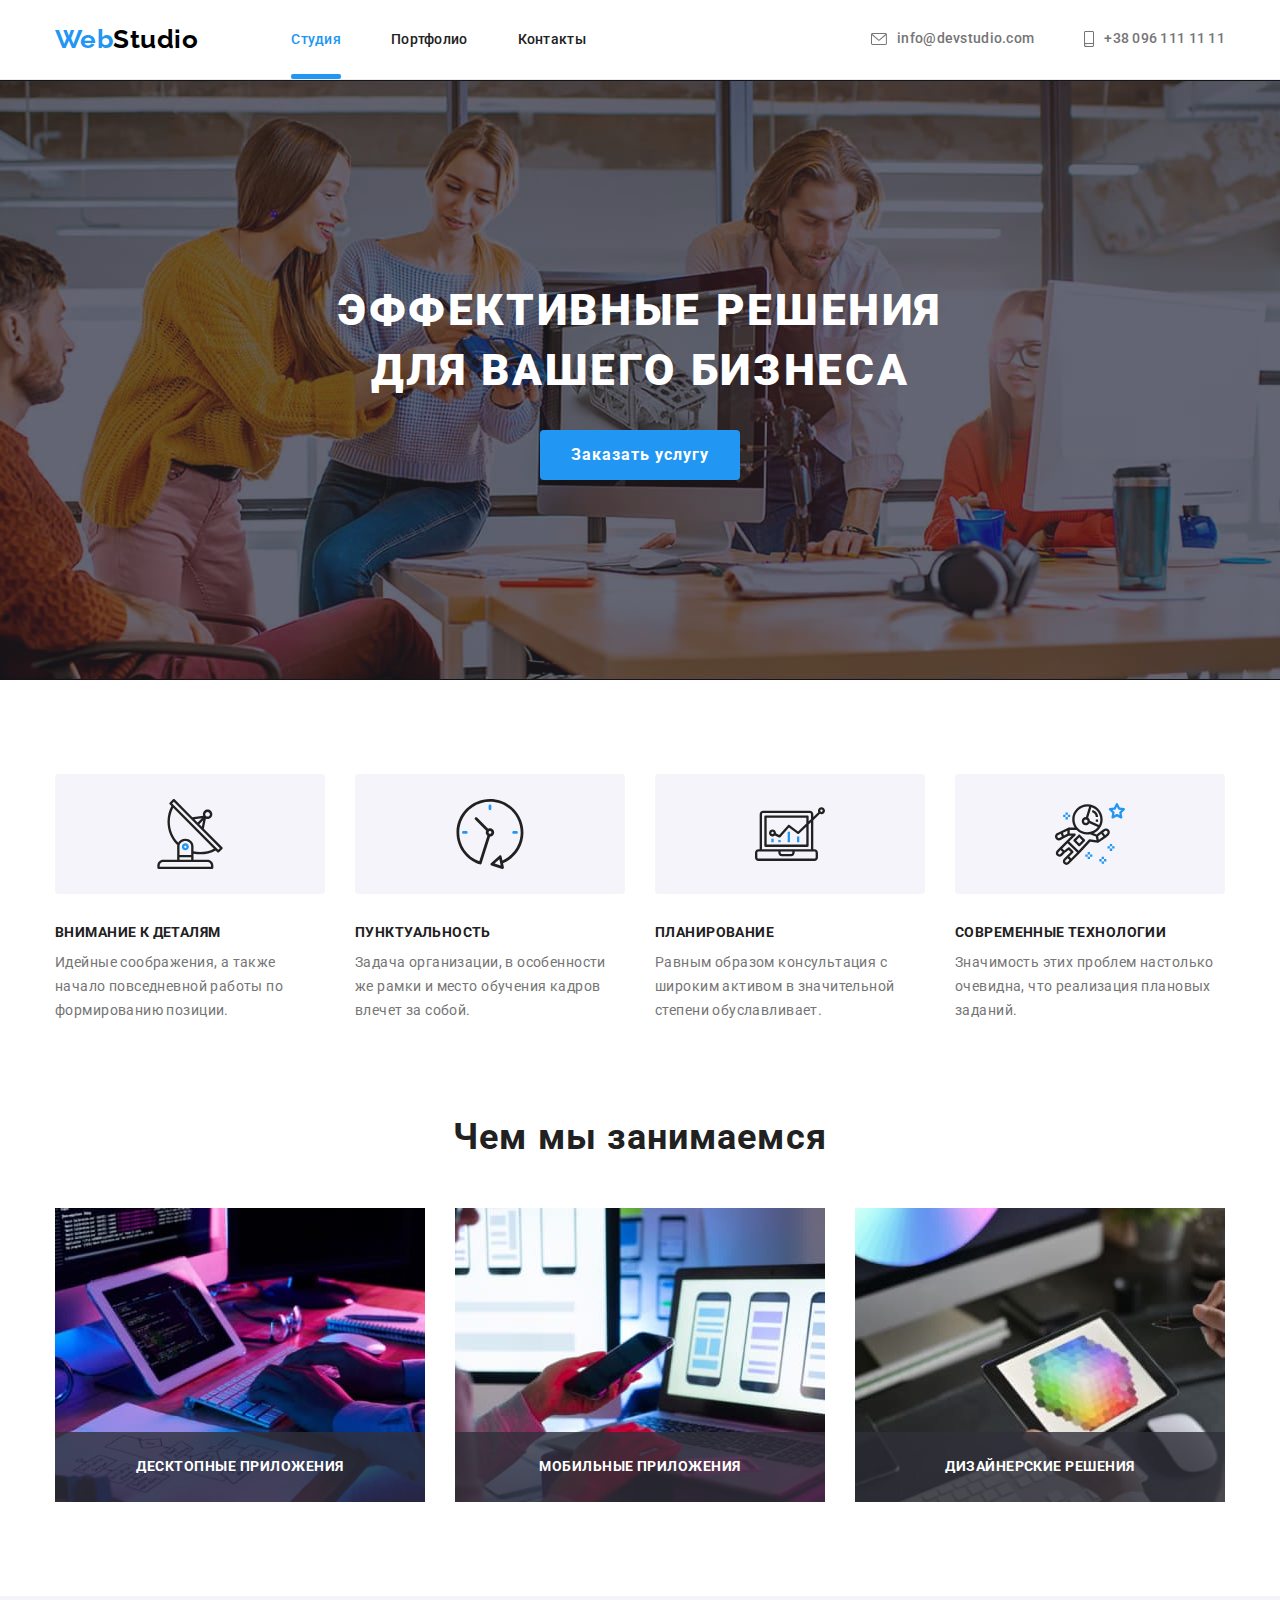
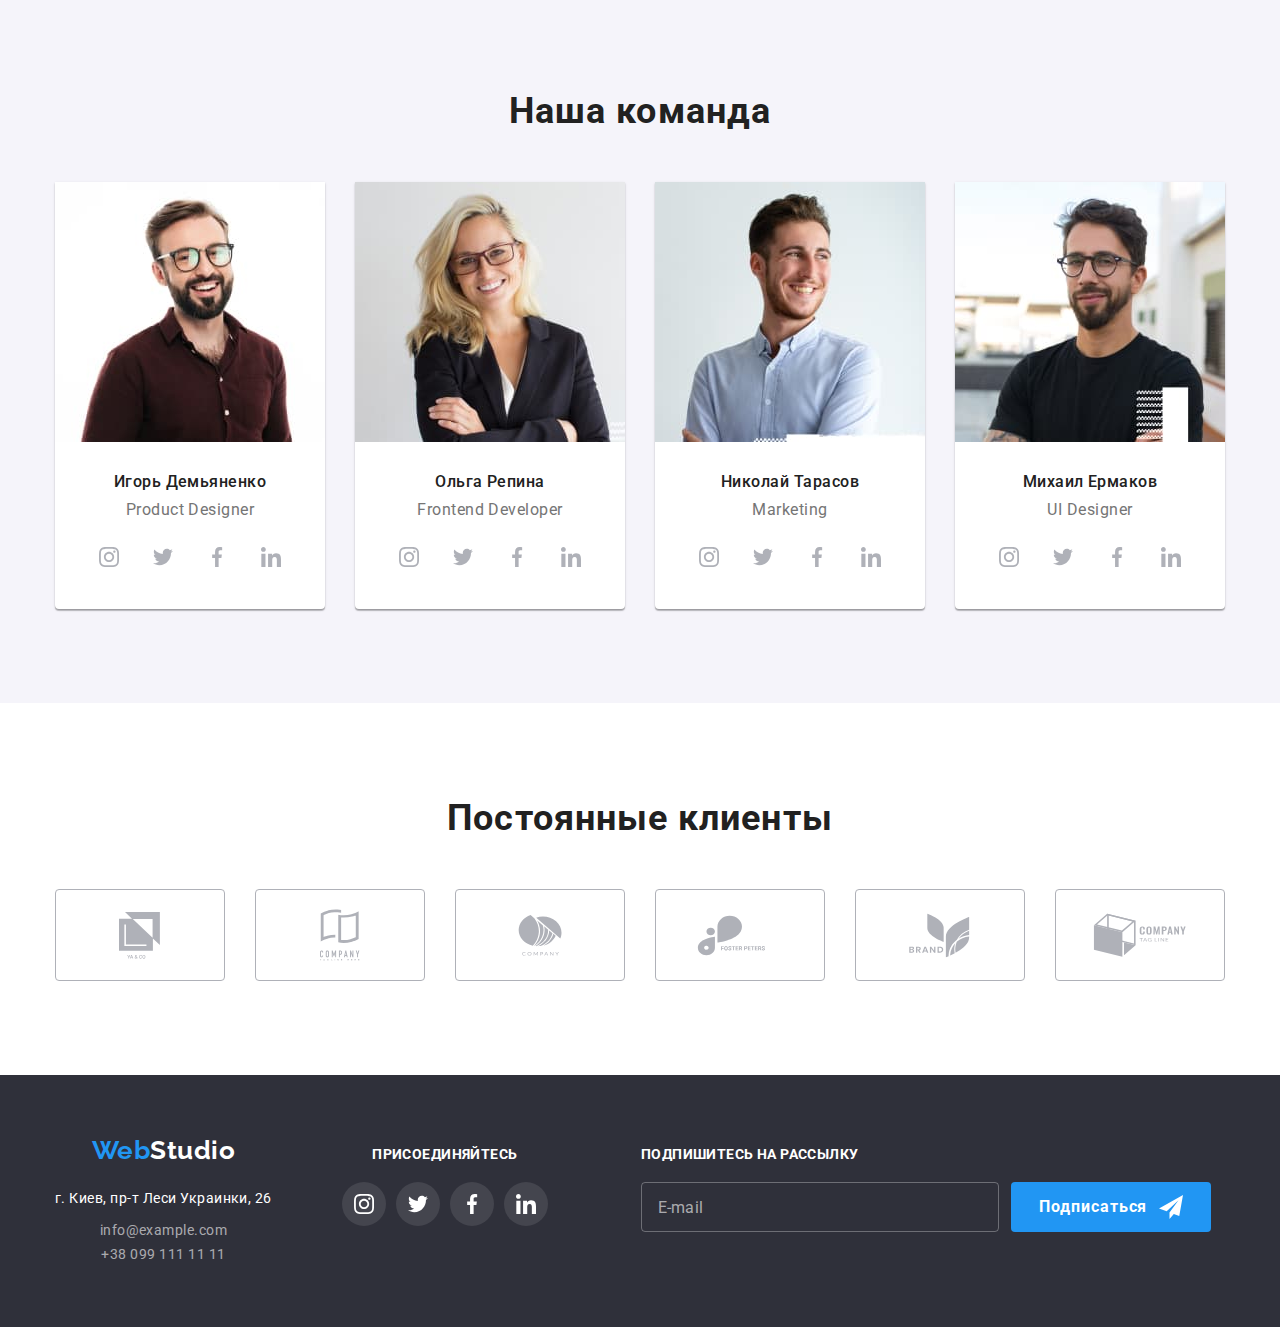
==== commit 7ac1802c: "fixed" ====
--- a/index.html
+++ b/index.html
@@ -67,36 +67,44 @@
                 <a href="" class="mobile-menu__link--nav list">Контакты</a>
               </li>
             </ul>
-            <ul class="mobile-menu__list--contacts list">
-              <li class="mobile-menu__item--contacts">
-                <a
-                  href="tel:+380961111111"
-                  class="mobile-menu__link--contacts mobile-menu__link--contacts--tel list"
-                  >+38 096 111 11 11</a
-                >
-              </li>
-              <li class="mobile-menu__item--contacts">
-                <a
-                  href="mailto:info@devstudio.com"
-                  class="mobile-menu__link--contacts mobile-menu__link--contacts--mail list"
-                  >info@devstudio.com</a
-                >
-              </li>
-            </ul>
-            <ul class="mobile-menu__list--socials list">
-              <li class="mobile-menu__item--socials">
-                <a href="" class="mobile-menu__link--socials list">Instagram</a>
-              </li>
-              <li class="mobile-menu__item--socials">
-                <a href="" class="mobile-menu__link--socials list">Twitter</a>
-              </li>
-              <li class="mobile-menu__item--socials">
-                <a href="" class="mobile-menu__link--socials list">Facebook</a>
-              </li>
-              <li class="mobile-menu__item--socials">
-                <a href="" class="mobile-menu__link--socials list">LinkedIn</a>
-              </li>
-            </ul>
+            <div class="mobile-menu__wrapper">
+              <ul class="mobile-menu__list--contacts list">
+                <li class="mobile-menu__item--contacts">
+                  <a
+                    href="tel:+380961111111"
+                    class="mobile-menu__link--contacts mobile-menu__link--contacts--tel list"
+                    >+38 096 111 11 11</a
+                  >
+                </li>
+                <li class="mobile-menu__item--contacts">
+                  <a
+                    href="mailto:info@devstudio.com"
+                    class="mobile-menu__link--contacts mobile-menu__link--contacts--mail list"
+                    >info@devstudio.com</a
+                  >
+                </li>
+              </ul>
+              <ul class="mobile-menu__list--socials list">
+                <li class="mobile-menu__item--socials">
+                  <a href="" class="mobile-menu__link--socials list"
+                    >Instagram</a
+                  >
+                </li>
+                <li class="mobile-menu__item--socials">
+                  <a href="" class="mobile-menu__link--socials list">Twitter</a>
+                </li>
+                <li class="mobile-menu__item--socials">
+                  <a href="" class="mobile-menu__link--socials list"
+                    >Facebook</a
+                  >
+                </li>
+                <li class="mobile-menu__item--socials">
+                  <a href="" class="mobile-menu__link--socials list"
+                    >LinkedIn</a
+                  >
+                </li>
+              </ul>
+            </div>
             <button type="button" class="mobile-menu-close" data-menu-close>
               <svg class="mobile-menu-close__icon" width="40" height="40">
                 <use href="./images/svg/icons.svg#icon-mobile-menu-close"></use>
--- a/css/main.min.css
+++ b/css/main.min.css
@@ -1 +1 @@
-:root{--title-text-color: #212121;--text-color: #757575;--accent-color: #2196f3;--accent-color-secondary: #188ce8;--black-color: #000000;--white-color: #ffffff;--footer-link-color: rgba(255, 255, 255, 0.6);--secondary-background-color: #2f303a;--third-background-color: #f5f4fa;--modal-text: #212121;--indent: 30px;--items: 3;--timing-function: cubic-bezier(0.4, 0, 0.2, 1);--duration: 250ms}/*! modern-normalize v1.1.0 | MIT License | https://github.com/sindresorhus/modern-normalize */*,::before,::after{-webkit-box-sizing:border-box;box-sizing:border-box}html{line-height:1.15;-webkit-text-size-adjust:100%;-moz-tab-size:4;-o-tab-size:4;tab-size:4}body{margin:0;font-family:system-ui,-apple-system,"Segoe UI",Roboto,Helvetica,Arial,sans-serif,"Apple Color Emoji","Segoe UI Emoji"}hr{height:0;color:inherit}abbr[title]{-webkit-text-decoration:underline dotted;text-decoration:underline dotted}b,strong{font-weight:bolder}code,kbd,samp,pre{font-family:ui-monospace,SFMono-Regular,Consolas,"Liberation Mono",Menlo,monospace;font-size:1em}small{font-size:80%}sub,sup{font-size:75%;line-height:0;position:relative;vertical-align:baseline}sub{bottom:-0.25em}sup{top:-0.5em}table{text-indent:0;border-color:inherit}button,input,optgroup,select,textarea{font-family:inherit;font-size:100%;line-height:1.15;margin:0}button,select{text-transform:none}button,[type=button],[type=reset],[type=submit]{-webkit-appearance:button}::-moz-focus-inner{border-style:none;padding:0}:-moz-focusring{outline:1px dotted ButtonText}:-moz-ui-invalid{box-shadow:none}legend{padding:0}progress{vertical-align:baseline}::-webkit-inner-spin-button,::-webkit-outer-spin-button{height:auto}[type=search]{-webkit-appearance:textfield;outline-offset:-2px}::-webkit-search-decoration{-webkit-appearance:none}::-webkit-file-upload-button{-webkit-appearance:button;font:inherit}summary{display:list-item}.visually-hidden{position:absolute;width:1px;height:1px;margin:-1px;border:0;padding:0;white-space:nowrap;-webkit-clip-path:inset(100%);clip-path:inset(100%);clip:rect(0 0 0 0);overflow:hidden}.customers-list__link,.features-list__image,.socials-list__link,.button-close{display:-webkit-box;display:-ms-flexbox;display:flex;-webkit-box-pack:center;-ms-flex-pack:center;justify-content:center;-webkit-box-align:center;-ms-flex-align:center;align-items:center}h1,h2,h3,h4,h5,h6,p{margin:0}body{background-color:var(--white-color);color:var(--text-color);font-family:"Roboto",sans-serif;font-size:16px;letter-spacing:.03em}img{width:100%;display:block;height:auto}.list{padding:0;margin:0;list-style:none;text-decoration:none}*:hover,*:focus{-webkit-transition:color var(--duration) var(--timing-function);transition:color var(--duration) var(--timing-function)}.section{padding-top:60px;padding-bottom:60px}@media screen and (min-width: 1200px){.section{padding-top:94px;padding-bottom:94px}}.container{width:100%;padding-left:15px;padding-right:15px;margin-left:auto;margin-right:auto}.page-header__container{display:-webkit-box;display:-ms-flexbox;display:flex;-webkit-box-align:center;-ms-flex-align:center;align-items:center}.mobile-menu__container{padding:48px 40px}@media screen and (min-width: 480px){.container{width:480px}.mobile-menu__container{position:relative}}@media screen and (min-width: 768px){.container{width:768px}.footer__container{display:-webkit-box;display:-ms-flexbox;display:flex;-ms-flex-wrap:wrap;flex-wrap:wrap;-ms-flex-pack:distribute;justify-content:space-around;-webkit-box-align:baseline;-ms-flex-align:baseline;align-items:baseline}}@media screen and (min-width: 1200px){.container{width:1200px}.footer__container{display:-webkit-box;display:-ms-flexbox;display:flex;-webkit-box-align:baseline;-ms-flex-align:baseline;align-items:baseline}}@media screen and (max-width: 767px){.mobile-menu{position:fixed;width:100%;height:100%;z-index:1000;top:0;left:0;background-color:var(--white-color);overflow-y:scroll;-webkit-transition:opacity var(--duration) var(--timing-function),visibility var(--duration) var(--timing-function);transition:opacity var(--duration) var(--timing-function),visibility var(--duration) var(--timing-function);opacity:0;visibility:hidden;pointer-events:none}.mobile-menu.is-open{opacity:1;visibility:visible;pointer-events:auto}.mobile-menu__list--nav{margin-bottom:302px}.mobile-menu__link--nav{font-weight:500;font-size:40px;line-height:1.175;letter-spacing:.02em;color:var(--title-text-color)}.mobile-menu__item--nav:hover .mobile-menu__link--nav,.mobile-menu__item--nav:focus .mobile-menu__link--nav{color:var(--accent-color)}.mobile-menu__link--contacts--tel{font-weight:500;font-size:34px;line-height:1.1764705882;letter-spacing:.02em;color:var(--accent-color)}.mobile-menu__link--contacts--mail{font-weight:500;font-size:24px;line-height:1.1666666667;letter-spacing:.02em;color:var(--text-color)}.mobile-menu__list--socials{display:-webkit-box;display:-ms-flexbox;display:flex}.mobile-menu__link--socials{font-weight:500;font-size:18px;line-height:1.2222222222;letter-spacing:.02em;color:var(--accent-color)}.mobile-menu__item--socials{padding-right:10px}.mobile-menu__item--socials:not(:last-child){border-right:1px solid rgba(33,33,33,.2);margin-right:10px}.mobile-menu__item--nav,.mobile-menu__item--contacts{margin-bottom:32px}}@media screen and (min-width: 768px){.mobile-menu{display:none}}.logo{display:block;color:var(--black-color);font-family:"Raleway",sans-serif;font-weight:700;font-size:26px;line-height:1.19}.logo span{color:var(--accent-color)}.page-header__logo{margin-right:93px}.footer__logo{margin-bottom:20px}.logo--color--white{color:var(--white-color)}@media screen and (max-width: 767px){.mobile-menu-close{position:absolute;top:24px;right:15px;padding:0;line-height:0;background-color:rgba(0,0,0,0);border:none}.mobile-menu-open{display:block;padding:0;margin-left:auto;line-height:0;background-color:rgba(0,0,0,0);border:none}.mobile-menu-open:hover,.mobile-menu-open:focus{fill:var(--accent-color-secondary)}}@media screen and (min-width: 768px){.mobile-menu-close,.mobile-menu-open{display:none}}.button{display:block;cursor:pointer;margin-left:auto;margin-right:auto;min-width:200px;padding-top:10px;padding-bottom:10px;font-weight:700;font-size:16px;line-height:1.88;letter-spacing:.06em;color:var(--white-color);border:none;border-radius:4px;background-color:var(--accent-color);-webkit-transition:background-color var(--duration) var(--timing-function),-webkit-box-shadow var(--duration) var(--timing-function);transition:background-color var(--duration) var(--timing-function),-webkit-box-shadow var(--duration) var(--timing-function);transition:box-shadow var(--duration) var(--timing-function),background-color var(--duration) var(--timing-function);transition:box-shadow var(--duration) var(--timing-function),background-color var(--duration) var(--timing-function),-webkit-box-shadow var(--duration) var(--timing-function)}.button:hover,.button:focus{background-color:var(--accent-color-secondary);-webkit-box-shadow:0px 1px 3px rgba(0,0,0,.12),0px 1px 1px rgba(0,0,0,.14),0px 2px 1px rgba(0,0,0,.2);box-shadow:0px 1px 3px rgba(0,0,0,.12),0px 1px 1px rgba(0,0,0,.14),0px 2px 1px rgba(0,0,0,.2)}.button-close{width:30px;height:30px;border-radius:50%;background:#fff;border:1px solid rgba(0,0,0,.1)}.button-close:focus{outline:none}.overlay__button-close{position:absolute;top:8px;right:8px}.socials-list{display:-webkit-box;display:-ms-flexbox;display:flex;background-color:rgba(0,0,0,0);-webkit-box-pack:center;-ms-flex-pack:center;justify-content:center;-webkit-box-align:center;-ms-flex-align:center;align-items:center;gap:10px}.socials-list__link{-webkit-transition:background-color var(--duration) var(--timing-function),fill var(--duration) var(--timing-function);transition:background-color var(--duration) var(--timing-function),fill var(--duration) var(--timing-function);fill:#afb1b8;width:44px;height:44px;border-radius:50%}.socials-list__link:hover,.socials-list__link:focus{background-color:var(--accent-color);fill:var(--white-color)}.socials-list--bgc--dark{background-color:var(--secondary-background-color);padding-bottom:0}.footer__socials-list--bgc--dark{-webkit-transition:background-color var(--duration) var(--timing-function);transition:background-color var(--duration) var(--timing-function);fill:var(--white-color);background-color:rgba(255,255,255,.1)}.footer__socials-list--bgc--dark:hover,.footer__socials-list--bgc--dark:focus{background-color:var(--accent-color)}.title{display:block;margin-left:auto;margin-right:auto;color:var(--title-text-color);font-weight:700;font-size:36px;line-height:1.1666666667;text-align:center;letter-spacing:.03em}.title--color--black{color:var(--title-text-color)}.title--position{margin-bottom:50px}.title--invisible{display:none}@media screen and (min-width: 1200px){.hero__title{width:696px;font-weight:900;font-size:44px;line-height:1.3636363636}}.backdrop{position:fixed;top:0;left:0;opacity:1;-webkit-transition:opacity var(--duration) var(--timing-function),visibility var(--duration) var(--timing-function);transition:opacity var(--duration) var(--timing-function),visibility var(--duration) var(--timing-function);width:100%;height:100%;background:rgba(0,0,0,.2)}.backdrop.is-hidden{visibility:hidden;opacity:0;pointer-events:none}.overlay{position:relative;-webkit-transform:translate(-50%, -50%) scale(1, 1);transform:translate(-50%, -50%) scale(1, 1);-webkit-transition:opacity var(--duration) var(--timing-function),-webkit-transform var(--duration) var(--timing-function);transition:opacity var(--duration) var(--timing-function),-webkit-transform var(--duration) var(--timing-function);transition:transform var(--duration) var(--timing-function),opacity var(--duration) var(--timing-function);transition:transform var(--duration) var(--timing-function),opacity var(--duration) var(--timing-function),-webkit-transform var(--duration) var(--timing-function);opacity:1;width:450px;height:609px;top:50%;left:50%;padding:40px;background:#fff;-webkit-box-shadow:0px 1px 3px rgba(0,0,0,.12),0px 1px 1px rgba(0,0,0,.14),0px 2px 1px rgba(0,0,0,.2);box-shadow:0px 1px 3px rgba(0,0,0,.12),0px 1px 1px rgba(0,0,0,.14),0px 2px 1px rgba(0,0,0,.2);border-radius:4px}.backdrop.is-hidden .overlay{opacity:0;-webkit-transform:translate(-50%, -50%) scale(0.1, 0.1);transform:translate(-50%, -50%) scale(0.1, 0.1)}.button-close__icon{-webkit-transition:fill var(--duration) var(--timing-function);transition:fill var(--duration) var(--timing-function);width:18px;height:18px}.button-close:focus .button-close__icon{fill:var(--accent-color)}@media screen and (min-width: 1200px){.overlay{width:528px;height:581px}}.modal-label{margin-bottom:10px}.modal-input{cursor:pointer;padding-left:42px;padding-top:12px;padding-bottom:12px;-webkit-transition:border var(--duration) var(--timing-function);transition:border var(--duration) var(--timing-function);height:40px;width:100%;border:1px solid rgba(33,33,33,.2);border-radius:4px;font-size:12px;line-height:1.17;letter-spacing:.01em;color:var(--modal-text)}.modal-input:focus{outline:none;border:1px solid var(--accent-color)}.modal-icon-wrapper{display:block;position:relative}.modal-icon{display:block;position:absolute;top:50%;left:12px;-webkit-transform:translateY(-50%);transform:translateY(-50%);-webkit-transition:fill var(--duration) var(--timing-function);transition:fill var(--duration) var(--timing-function);width:18px;height:18px}.modal-input:focus+.modal-icon{fill:var(--accent-color)}.modal-comment{height:120px;width:100%;border:1px solid rgba(33,33,33,.2);border-radius:4px;font-size:12px;line-height:1.17;letter-spacing:.01em;-webkit-transition:border var(--duration) var(--timing-function);transition:border var(--duration) var(--timing-function);padding:12px 16px;resize:none}.modal-comment:focus{outline:none;border:1px solid var(--accent-color)}.modal-comment::-webkit-input-placeholder{font-size:12px;line-height:1.17;letter-spacing:.01em;color:rgba(117,117,117,.5)}.modal-comment::-moz-placeholder{font-size:12px;line-height:1.17;letter-spacing:.01em;color:rgba(117,117,117,.5)}.modal-comment:-ms-input-placeholder{font-size:12px;line-height:1.17;letter-spacing:.01em;color:rgba(117,117,117,.5)}.modal-comment::-ms-input-placeholder{font-size:12px;line-height:1.17;letter-spacing:.01em;color:rgba(117,117,117,.5)}.modal-comment::placeholder{font-size:12px;line-height:1.17;letter-spacing:.01em;color:rgba(117,117,117,.5)}.modal-label-comment{margin-bottom:20px}.checkbox-wrapper{margin-bottom:30px}.checkbox{position:absolute;width:1px;height:1px;margin:-1px;border:0;padding:0;white-space:nowrap;-webkit-clip-path:inset(100%);clip-path:inset(100%);clip:rect(0 0 0 0);overflow:hidden}.checkbox-wrapper{display:-webkit-box;display:-ms-flexbox;display:flex;-webkit-box-align:center;-ms-flex-align:center;align-items:center;-webkit-box-pack:center;-ms-flex-pack:center;justify-content:center}.modal-link-policy{padding:0;margin:0;display:inline-block;font-weight:400;font-size:12px;line-height:1.1666666667;-webkit-text-decoration-line:underline;text-decoration-line:underline;color:#2196f3}.modal-form{display:-webkit-box;display:-ms-flexbox;display:flex;-webkit-box-orient:vertical;-webkit-box-direction:normal;-ms-flex-direction:column;flex-direction:column}.modal-text{margin-bottom:12px;font-weight:700;font-size:20px;line-height:1.5;text-align:center;color:var(--modal-text)}.modal-label-desc{display:block;margin-bottom:4px;font-weight:400;font-size:12px;line-height:1.1666666667;font-size:12px;line-height:1.17;letter-spacing:.01em;color:var(--text-color)}.label-checkbox{display:-webkit-box;display:-ms-flexbox;display:flex;-ms-flex-wrap:wrap;flex-wrap:wrap;-webkit-box-align:center;-ms-flex-align:center;align-items:center;-webkit-transition:background-color var(--duration) var(--timing-function),border var(--duration) var(--timing-function);transition:background-color var(--duration) var(--timing-function),border var(--duration) var(--timing-function);font-weight:400;font-size:12px;line-height:1.1666666667;color:#757575}.label-checkbox::before{display:inline-block;margin-right:4px;content:"";width:16px;height:15px;cursor:pointer;border:2px solid #212121;border-radius:2px}.checkbox:checked+.label-checkbox::before{background-color:var(--accent-color);background-image:url(../images/svg/custom-checkbox.svg);background-size:contain;background-origin:border-box;border:2px solid var(--accent-color)}@media screen and (min-width: 1200px){.label-checkbox{font-weight:400;font-size:14px;line-height:1.7142857143}.modal-link-policy{font-weight:400;font-size:14px;line-height:1.7142857143}}.page-header{padding-top:24px;padding-bottom:24px;border-bottom:1px solid #ececec}@media screen and (max-width: 767px){.auth-list{display:none}.site-nav-list{display:none}}@media screen and (min-width: 768px){.main-nav{display:-webkit-box;display:-ms-flexbox;display:flex}.site-nav-list{display:-webkit-box;display:-ms-flexbox;display:flex;gap:50px;-webkit-box-align:center;-ms-flex-align:center;align-items:center}.site-nav-list__link{position:relative;-webkit-transition:color var(--duration) var(--timing-function);transition:color var(--duration) var(--timing-function);padding-top:32px;padding-bottom:32px;color:var(--title-text-color);font-weight:500;font-size:14px;line-height:1.14;letter-spacing:.02em}.site-nav-list__link:hover,.site-nav-list__link:focus{color:var(--accent-color)}.site-nav-list__link.current{color:var(--accent-color)}.site-nav-list__link.current::after{display:block;position:absolute;bottom:0;left:0;content:"";width:100%;height:5px;background:var(--accent-color);border-radius:2px}.auth-list{margin-left:auto}.auth-list__link{display:-webkit-box;display:-ms-flexbox;display:flex;-webkit-box-align:center;-ms-flex-align:center;align-items:center;-webkit-transition:color var(--duration) var(--timing-function);transition:color var(--duration) var(--timing-function);color:var(--text-color);font-weight:500;font-size:12px;line-height:.0833333333;letter-spacing:.02em}.auth-list__link:hover,.auth-list__link:focus{color:var(--accent-color)}.auth-list__icon-mail{width:14px;height:10px;margin-right:10px;fill:currentColor}.auth-list__icon-smartphone{width:10px;height:14px;margin-right:10px;fill:currentColor}.icons:hover,.icons:focus{fill:var(--accent-color)}.auth-list__item:not(:last-child){margin-bottom:10px}}@media screen and (min-width: 1200px){.auth-list{display:-webkit-box;display:-ms-flexbox;display:flex;-webkit-box-align:center;-ms-flex-align:center;align-items:center;margin-left:auto;gap:50px}.auth-list__link{-webkit-transition:color var(--duration) var(--timing-function);transition:color var(--duration) var(--timing-function);display:-webkit-box;display:-ms-flexbox;display:flex;-webkit-box-align:center;-ms-flex-align:center;align-items:center;color:var(--text-color);font-weight:500;font-size:14px;line-height:1.14;letter-spacing:.02em}.auth-list__link:hover,.auth-list__link:focus{color:var(--accent-color)}.auth-list__icon-mail{width:16px;height:12px;margin-right:10px;fill:currentColor}.auth-list__icon-smartphone{width:10px;height:16px;margin-right:10px;fill:currentColor}.auth-list__item:not(:last-child){margin-bottom:0}.icons:hover,.icons:focus{fill:var(--accent-color)}}.hero{margin-left:auto;margin-right:auto;max-width:767px;height:400px;background-color:var(--secondary-background-color);background-image:-webkit-gradient(linear, left top, right top, from(rgba(47, 48, 58, 0.4)), to(rgba(47, 48, 58, 0.4))),url(../../images/hero/mobile/hero--mobile.jpg);background-image:linear-gradient(to right, rgba(47, 48, 58, 0.4), rgba(47, 48, 58, 0.4)),url(../../images/hero/mobile/hero--mobile.jpg);background-size:cover;background-position:center;background-repeat:no-repeat;margin-left:auto;margin-right:auto;padding-top:118px;padding-bottom:118px}.hero__title{width:360px;font-weight:900;font-size:26px;line-height:1.6153846154;letter-spacing:.06em;text-transform:uppercase;color:#fff}.hero__title--position{margin-bottom:30px}@media screen and (max-width: 479px){.hero{width:100%}}@media screen and (min-width: 480px)and (min-device-pixel-ratio: 2),screen and (min-width: 480px)and (-webkit-min-device-pixel-ratio: 2),screen and (min-width: 480px)and (min-resolution: 192dpi),screen and (min-width: 480px)and (min-resolution: 2dppx){.hero{background-image:-webkit-gradient(linear, left top, right top, from(rgba(47, 48, 58, 0.4)), to(rgba(47, 48, 58, 0.4))),url(../../images/hero/mobile/hero--mobile@2x.jpg);background-image:linear-gradient(to right, rgba(47, 48, 58, 0.4), rgba(47, 48, 58, 0.4)),url(../../images/hero/mobile/hero--mobile@2x.jpg)}}@media screen and (min-width: 768px){.hero{max-width:1199px;background-image:-webkit-gradient(linear, left top, right top, from(rgba(47, 48, 58, 0.4)), to(rgba(47, 48, 58, 0.4))),url(../../images/hero/tablet/hero--tablet.jpg);background-image:linear-gradient(to right, rgba(47, 48, 58, 0.4), rgba(47, 48, 58, 0.4)),url(../../images/hero/tablet/hero--tablet.jpg)}}@media screen and (min-width: 768px)and (min-width: 768px)and (min-device-pixel-ratio: 2),screen and (min-width: 768px)and (min-width: 768px)and (-webkit-min-device-pixel-ratio: 2),screen and (min-width: 768px)and (min-width: 768px)and (min-resolution: 192dpi),screen and (min-width: 768px)and (min-width: 768px)and (min-resolution: 2dppx){.hero{background-image:-webkit-gradient(linear, left top, right top, from(rgba(47, 48, 58, 0.4)), to(rgba(47, 48, 58, 0.4))),url(../../images/hero/tablet/hero--tablet@2x.jpg);background-image:linear-gradient(to right, rgba(47, 48, 58, 0.4), rgba(47, 48, 58, 0.4)),url(../../images/hero/tablet/hero--tablet@2x.jpg)}}@media screen and (min-width: 1200px){.hero{height:600px;max-width:1600px;padding-top:200px;padding-bottom:200px;background-image:-webkit-gradient(linear, left top, right top, from(rgba(47, 48, 58, 0.4)), to(rgba(47, 48, 58, 0.4))),url(../../images/hero/desktop/hero--desktop.jpg);background-image:linear-gradient(to right, rgba(47, 48, 58, 0.4), rgba(47, 48, 58, 0.4)),url(../../images/hero/desktop/hero--desktop.jpg)}}@media screen and (min-width: 1200px)and (min-width: 1200px)and (min-device-pixel-ratio: 2),screen and (min-width: 1200px)and (min-width: 1200px)and (-webkit-min-device-pixel-ratio: 2),screen and (min-width: 1200px)and (min-width: 1200px)and (min-resolution: 192dpi),screen and (min-width: 1200px)and (min-width: 1200px)and (min-resolution: 2dppx){.hero{background-image:-webkit-gradient(linear, left top, right top, from(rgba(47, 48, 58, 0.4)), to(rgba(47, 48, 58, 0.4))),url(../../images/hero/desktop/hero--desktop@2x.jpg);background-image:linear-gradient(to right, rgba(47, 48, 58, 0.4), rgba(47, 48, 58, 0.4)),url(../../images/hero/desktop/hero--desktop@2x.jpg)}}.features-list{display:-webkit-box;display:-ms-flexbox;display:flex;-webkit-box-orient:vertical;-webkit-box-direction:normal;-ms-flex-direction:column;flex-direction:column;gap:30px}.features-list__image{margin-bottom:30px;line-height:0;background:var(--third-background-color);border-radius:4px;border-color:var(--third-background-color);height:120px}.features-list__icon{display:block}.features-list__desc{font-weight:400;font-size:14px;line-height:1.7142857143;letter-spacing:.03em;color:var(--text-color)}.features-list__title{display:block;margin-bottom:10px;font-weight:700;font-size:14px;line-height:1.1428571429;text-align:left;text-transform:uppercase}@media screen and (max-width: 767px){.features-list__title{text-align:center;display:block}}@media screen and (min-width: 768px){.features-list{-webkit-box-orient:horizontal;-webkit-box-direction:normal;-ms-flex-direction:row;flex-direction:row;-ms-flex-wrap:wrap;flex-wrap:wrap}.features-list__item{-ms-flex-preferred-size:calc((100% - 30px)/2);flex-basis:calc((100% - 30px)/2)}}@media screen and (min-width: 1200px){.features-list__item{-ms-flex-preferred-size:calc((100% - 90px)/4);flex-basis:calc((100% - 90px)/4)}}.section.job{padding-top:0}.job-list{display:-webkit-box;display:-ms-flexbox;display:flex;-ms-flex-wrap:wrap;flex-wrap:wrap;gap:var(--indent)}.job-list__item{position:relative;overflow:hidden;-ms-flex-preferred-size:calc((100% - var(--indent)*(var(--items) - 1))/var(--items));flex-basis:calc((100% - var(--indent)*(var(--items) - 1))/var(--items))}.job-list__wrapper{position:absolute;bottom:0;width:100%;padding-top:27px;padding-bottom:27px;background:rgba(47,48,58,.8)}.job-list__text{text-align:center;font-weight:700;font-size:14px;line-height:1.14;text-transform:uppercase;color:var(--white-color)}@media screen and (max-width: 1199px){.section.job{display:none}}.team{background-color:var(--third-background-color)}.team-list{display:-webkit-box;display:-ms-flexbox;display:flex;-webkit-box-orient:vertical;-webkit-box-direction:normal;-ms-flex-direction:column;flex-direction:column;gap:30px}.team-list__item{display:-webkit-box;display:-ms-flexbox;display:flex;-webkit-box-orient:vertical;-webkit-box-direction:normal;-ms-flex-direction:column;flex-direction:column;-webkit-box-align:center;-ms-flex-align:center;align-items:center;background-color:var(--white-color);-webkit-box-shadow:0px 1px 3px rgba(0,0,0,.12),0px 1px 1px rgba(0,0,0,.14),0px 2px 1px rgba(0,0,0,.2);box-shadow:0px 1px 3px rgba(0,0,0,.12),0px 1px 1px rgba(0,0,0,.14),0px 2px 1px rgba(0,0,0,.2);border-radius:0px 0px 4px 4px}.team-list__wrapper{padding-bottom:24px}@media screen and (min-width: 1200px){.team-list__wrapper{padding-bottom:30px}}.team-list__desc{text-align:center;margin-bottom:16px}.team-list__title{font-weight:500;font-size:16px;line-height:1.1875}.team-list__title--position{margin-bottom:10px}.team-list__image{margin-bottom:30px}@media screen and (min-width: 768px){.team-list{-webkit-box-orient:horizontal;-webkit-box-direction:normal;-ms-flex-direction:row;flex-direction:row;-ms-flex-wrap:wrap;flex-wrap:wrap}.team-list__item{-ms-flex-preferred-size:calc((100% - 30px)/2);flex-basis:calc((100% - 30px)/2)}}@media screen and (min-width: 1200px){.team-list__item{width:270px;-ms-flex-preferred-size:calc((100% - 90px)/4);flex-basis:calc((100% - 90px)/4)}}@media screen and (max-width: 1199px){.customers__title{font-weight:700;font-size:28px;line-height:1.1785714286}}.customers-list{display:-webkit-box;display:-ms-flexbox;display:flex;-ms-flex-wrap:wrap;flex-wrap:wrap;gap:30px}.customers-list__item{-ms-flex-preferred-size:calc((100% - 30px)/2);flex-basis:calc((100% - 30px)/2)}@media screen and (min-width: 768px){.customers-list__item{-ms-flex-preferred-size:calc((100% - 60px)/3);flex-basis:calc((100% - 60px)/3)}}@media screen and (min-width: 1200px){.customers-list__item{-ms-flex-preferred-size:calc((100% - 150px)/6);flex-basis:calc((100% - 150px)/6)}}.customers-list__link{-webkit-transition:border-color var(--duration) var(--timing-function),fill var(--duration) var(--timing-function);transition:border-color var(--duration) var(--timing-function),fill var(--duration) var(--timing-function);height:92px;border:1px solid #afb1b8;fill:#afb1b8;border-radius:4px}.customers-list__link:hover,.customers-list__link:focus{border-color:var(--accent-color);fill:var(--accent-color)}.footer{background-color:var(--secondary-background-color);padding-top:60px;padding-bottom:60px}.footer__title{margin-bottom:20px;font-weight:700;font-size:14px;line-height:1.1428571429;letter-spacing:.03em;text-transform:uppercase;color:var(--white-color)}.footer-form{display:-webkit-box;display:-ms-flexbox;display:flex;-webkit-box-orient:vertical;-webkit-box-direction:normal;-ms-flex-direction:column;flex-direction:column;-webkit-box-align:center;-ms-flex-align:center;align-items:center}.footer-form__input{cursor:pointer;width:100%;height:50px;padding:15px 16px;margin-bottom:20px;background-color:rgba(0,0,0,0);font-weight:400;font-size:16px;line-height:1.25;letter-spacing:.01em;color:var(--white-color);border:1px solid rgba(255,255,255,.3);border-radius:4px;-webkit-transition:-webkit-filter var(--duration) var(--timing-function);transition:-webkit-filter var(--duration) var(--timing-function);transition:filter var(--duration) var(--timing-function);transition:filter var(--duration) var(--timing-function), -webkit-filter var(--duration) var(--timing-function)}.footer-form__input:focus{outline:none;-webkit-filter:drop-shadow(0px 4px 4px rgba(0, 0, 0, 0.15));filter:drop-shadow(0px 4px 4px rgba(0, 0, 0, 0.15))}.footer-form__input::-webkit-input-placeholder{font-weight:400;font-size:16px;line-height:1.25;color:rgba(255,255,255,.6)}.footer-form__input::-moz-placeholder{font-weight:400;font-size:16px;line-height:1.25;color:rgba(255,255,255,.6)}.footer-form__input:-ms-input-placeholder{font-weight:400;font-size:16px;line-height:1.25;color:rgba(255,255,255,.6)}.footer-form__input::-ms-input-placeholder{font-weight:400;font-size:16px;line-height:1.25;color:rgba(255,255,255,.6)}.footer-form__input::placeholder{font-weight:400;font-size:16px;line-height:1.25;color:rgba(255,255,255,.6)}@media screen and (min-width: 480px){.footer-form__input{width:450px}}@media screen and (min-width: 1200px){.footer-form__input{width:358px;margin-bottom:0;margin-right:12px}}.footer-form__button{display:block;position:relative}.footer-form__button--icon{display:block;position:absolute;top:50%;right:28px;-webkit-transform:translateY(-50%);transform:translateY(-50%);width:24px;height:24px}.footer-form__button--position--left{text-align:left;padding-left:28px}.connecting{display:-webkit-box;display:-ms-flexbox;display:flex;-webkit-box-orient:vertical;-webkit-box-direction:normal;-ms-flex-direction:column;flex-direction:column;-webkit-box-align:center;-ms-flex-align:center;align-items:center;margin-bottom:60px}@media screen and (min-width: 1200px){.connecting{margin-bottom:0}}.contact-info{text-align:center;font-family:"Roboto";font-style:normal}.contact-info__text{margin-bottom:9px;color:var(--white-color);font-weight:400;font-size:14px;line-height:1.7142857143}.contact-info__wrapper{display:-webkit-box;display:-ms-flexbox;display:flex;-webkit-box-orient:vertical;-webkit-box-direction:normal;-ms-flex-direction:column;flex-direction:column;-webkit-box-align:center;-ms-flex-align:center;align-items:center;margin-bottom:60px}@media screen and (min-width: 1200px){.contact-info__wrapper{margin-bottom:0}}.contact-info__link--text--mail{margin-bottom:9px;color:var(--footer-link-color);font-size:14px;line-height:1.71}.contact-info__link--text--tel{color:var(--footer-link-color);font-size:14px;line-height:1.71}@media screen and (min-width: 1200px){.sigh-up{display:-webkit-box;display:-ms-flexbox;display:flex;-webkit-box-align:center;-ms-flex-align:center;align-items:center}.footer-form__text{margin-right:auto}}.filter-menu{display:-webkit-box;display:-ms-flexbox;display:flex;-ms-flex-wrap:wrap;flex-wrap:wrap}.filter-menu__button{min-width:73px;padding:6px 22px;font-weight:500;font-size:16px;line-height:1.625;letter-spacing:.03em;-webkit-transition:background-color var(--duration) var(--timing-function),color var(--duration) var(--timing-function),-webkit-box-shadow var(--duration) var(--timing-function);transition:background-color var(--duration) var(--timing-function),color var(--duration) var(--timing-function),-webkit-box-shadow var(--duration) var(--timing-function);transition:background-color var(--duration) var(--timing-function),color var(--duration) var(--timing-function),box-shadow var(--duration) var(--timing-function);transition:background-color var(--duration) var(--timing-function),color var(--duration) var(--timing-function),box-shadow var(--duration) var(--timing-function),-webkit-box-shadow var(--duration) var(--timing-function);color:var(--title-text-color);background-color:var(--third-background-color)}.filter-menu__button:not(:last-child){margin-right:8px}.filter-menu__button:hover,.filter-menu__button:focus{color:var(--white-color);background-color:var(--accent-color);border-color:var(--accent-color);-webkit-box-shadow:0px 3px 1px rgba(0,0,0,.1),0px 1px 2px rgba(0,0,0,.08),0px 2px 2px rgba(0,0,0,.12);box-shadow:0px 3px 1px rgba(0,0,0,.1),0px 1px 2px rgba(0,0,0,.08),0px 2px 2px rgba(0,0,0,.12)}@media screen and (max-width: 767px){.filter-menu{-webkit-column-gap:8px;-moz-column-gap:8px;column-gap:8px;row-gap:15px;margin-bottom:40px}}@media screen and (min-width: 768px){.filter-menu{gap:8px;-webkit-box-pack:center;-ms-flex-pack:center;justify-content:center;margin-bottom:30px}}@media screen and (min-width: 1200px){.filter-menu{margin-bottom:50px}}.cards-set{display:-webkit-box;display:-ms-flexbox;display:flex;-webkit-box-orient:vertical;-webkit-box-direction:normal;-ms-flex-direction:column;flex-direction:column;gap:30px}.cards-set__link{-webkit-transition:-webkit-box-shadow var(--duration) var(--timing-function);transition:-webkit-box-shadow var(--duration) var(--timing-function);transition:box-shadow var(--duration) var(--timing-function);transition:box-shadow var(--duration) var(--timing-function), -webkit-box-shadow var(--duration) var(--timing-function);color:var(--text-color);display:inline-block}.cards-set__link:hover,.cards-set__link:focus{-webkit-box-shadow:0px 1px 1px rgba(0,0,0,.12),0px 4px 4px rgba(0,0,0,.06),1px 4px 6px rgba(0,0,0,.16);box-shadow:0px 1px 1px rgba(0,0,0,.12),0px 4px 4px rgba(0,0,0,.06),1px 4px 6px rgba(0,0,0,.16)}.cards-set__image{width:450px}@media screen and (min-width: 768px){.cards-set__image{width:354px}}@media screen and (min-width: 1200px){.cards-set__image{width:370px}}.cards-set__wrapper{position:relative;overflow:hidden}.cards-set__wrapper-popup{position:absolute;top:0;left:0;width:100%;height:100%;-webkit-transition:-webkit-transform var(--duration) var(--timing-function);transition:-webkit-transform var(--duration) var(--timing-function);transition:transform var(--duration) var(--timing-function);transition:transform var(--duration) var(--timing-function), -webkit-transform var(--duration) var(--timing-function);-webkit-transform:translateY(100%);transform:translateY(100%);padding:63px 24px;background:rgba(33,150,243,.9)}.cards-set__link:hover .cards-set__wrapper-popup,.cards-set__link:focus .cards-set__wrapper-popup{-webkit-transform:translateY(0);transform:translateY(0)}.cards-set__popup-desc{font-size:18px;line-height:1.56;letter-spacing:.03em;color:var(--white-color)}.cards-set__wrapper-desc{padding-left:24px;padding-right:24px;padding-bottom:20px;padding-top:20px;background:#fff;border:1px solid #eee;border-top:none}.cards-set__subtitle{line-height:1.88}.cards-set__title{margin-bottom:4px;font-weight:700;font-size:18px;line-height:2;text-align:left;letter-spacing:.06em}@media screen and (min-width: 768px)and (max-width: 1199px){.cards-set{-webkit-box-orient:horizontal;-webkit-box-direction:normal;-ms-flex-direction:row;flex-direction:row;-ms-flex-wrap:wrap;flex-wrap:wrap}.cards-set__item{-ms-flex-preferred-size:calc((100% - 30px)/2);flex-basis:calc((100% - 30px)/2)}.cards-set__item:first-child .cards-set__wrapper-desc{padding-bottom:56px}}@media screen and (min-width: 1200px){.cards-set{-webkit-box-orient:horizontal;-webkit-box-direction:normal;-ms-flex-direction:row;flex-direction:row;-ms-flex-wrap:wrap;flex-wrap:wrap}.cards-set__item{-ms-flex-preferred-size:calc((100% - 60px)/3);flex-basis:calc((100% - 60px)/3)}}/*# sourceMappingURL=main.min.css.map */+:root{--title-text-color: #212121;--text-color: #757575;--accent-color: #2196f3;--accent-color-secondary: #188ce8;--black-color: #000000;--white-color: #ffffff;--footer-link-color: rgba(255, 255, 255, 0.6);--secondary-background-color: #2f303a;--third-background-color: #f5f4fa;--modal-text: #212121;--indent: 30px;--items: 3;--timing-function: cubic-bezier(0.4, 0, 0.2, 1);--duration: 250ms}/*! modern-normalize v1.1.0 | MIT License | https://github.com/sindresorhus/modern-normalize */*,::before,::after{-webkit-box-sizing:border-box;box-sizing:border-box}html{line-height:1.15;-webkit-text-size-adjust:100%;-moz-tab-size:4;-o-tab-size:4;tab-size:4}body{margin:0;font-family:system-ui,-apple-system,"Segoe UI",Roboto,Helvetica,Arial,sans-serif,"Apple Color Emoji","Segoe UI Emoji"}hr{height:0;color:inherit}abbr[title]{-webkit-text-decoration:underline dotted;text-decoration:underline dotted}b,strong{font-weight:bolder}code,kbd,samp,pre{font-family:ui-monospace,SFMono-Regular,Consolas,"Liberation Mono",Menlo,monospace;font-size:1em}small{font-size:80%}sub,sup{font-size:75%;line-height:0;position:relative;vertical-align:baseline}sub{bottom:-0.25em}sup{top:-0.5em}table{text-indent:0;border-color:inherit}button,input,optgroup,select,textarea{font-family:inherit;font-size:100%;line-height:1.15;margin:0}button,select{text-transform:none}button,[type=button],[type=reset],[type=submit]{-webkit-appearance:button}::-moz-focus-inner{border-style:none;padding:0}:-moz-focusring{outline:1px dotted ButtonText}:-moz-ui-invalid{box-shadow:none}legend{padding:0}progress{vertical-align:baseline}::-webkit-inner-spin-button,::-webkit-outer-spin-button{height:auto}[type=search]{-webkit-appearance:textfield;outline-offset:-2px}::-webkit-search-decoration{-webkit-appearance:none}::-webkit-file-upload-button{-webkit-appearance:button;font:inherit}summary{display:list-item}.visually-hidden{position:absolute;width:1px;height:1px;margin:-1px;border:0;padding:0;white-space:nowrap;-webkit-clip-path:inset(100%);clip-path:inset(100%);clip:rect(0 0 0 0);overflow:hidden}.customers-list__link,.features-list__image,.socials-list__link,.button-close{display:-webkit-box;display:-ms-flexbox;display:flex;-webkit-box-pack:center;-ms-flex-pack:center;justify-content:center;-webkit-box-align:center;-ms-flex-align:center;align-items:center}h1,h2,h3,h4,h5,h6,p{margin:0}body{background-color:var(--white-color);color:var(--text-color);font-family:"Roboto",sans-serif;font-size:16px;letter-spacing:.03em}img{width:100%;display:block;height:auto}.list{padding:0;margin:0;list-style:none;text-decoration:none}*:hover,*:focus{-webkit-transition:color var(--duration) var(--timing-function);transition:color var(--duration) var(--timing-function)}.section{padding-top:60px;padding-bottom:60px}@media screen and (min-width: 1200px){.section{padding-top:94px;padding-bottom:94px}}.container{width:100%;padding-left:15px;padding-right:15px;margin-left:auto;margin-right:auto}.page-header__container{display:-webkit-box;display:-ms-flexbox;display:flex;-webkit-box-align:center;-ms-flex-align:center;align-items:center}.mobile-menu__container{padding:48px 40px;height:100%;position:relative;display:-webkit-box;display:-ms-flexbox;display:flex;-webkit-box-orient:vertical;-webkit-box-direction:normal;-ms-flex-direction:column;flex-direction:column;-webkit-box-pack:justify;-ms-flex-pack:justify;justify-content:space-between}@media screen and (min-width: 480px){.container{width:480px}}@media screen and (min-width: 768px){.container{width:768px}.footer__container{display:-webkit-box;display:-ms-flexbox;display:flex;-ms-flex-wrap:wrap;flex-wrap:wrap;-ms-flex-pack:distribute;justify-content:space-around;-webkit-box-align:baseline;-ms-flex-align:baseline;align-items:baseline}}@media screen and (min-width: 1200px){.container{width:1200px}.footer__container{-webkit-box-pack:start;-ms-flex-pack:start;justify-content:flex-start}}@media screen and (max-width: 767px){.mobile-menu{position:fixed;width:100%;height:100%;z-index:1000;top:0;left:0;background-color:var(--white-color);overflow-y:scroll;-webkit-transition:opacity var(--duration) var(--timing-function),visibility var(--duration) var(--timing-function);transition:opacity var(--duration) var(--timing-function),visibility var(--duration) var(--timing-function);opacity:0;visibility:hidden;pointer-events:none}.mobile-menu.is-open{opacity:1;visibility:visible;pointer-events:auto}.mobile-menu__link--nav{font-weight:500;font-size:40px;line-height:1.175;letter-spacing:.02em;color:var(--title-text-color)}.mobile-menu__item--nav:hover .mobile-menu__link--nav,.mobile-menu__item--nav:focus .mobile-menu__link--nav{color:var(--accent-color)}.mobile-menu__link--contacts--tel{font-weight:500;font-size:34px;line-height:1.1764705882;letter-spacing:.02em;color:var(--accent-color)}.mobile-menu__link--contacts--mail{font-weight:500;font-size:24px;line-height:1.1666666667;letter-spacing:.02em;color:var(--text-color)}.mobile-menu__list--socials{display:-webkit-box;display:-ms-flexbox;display:flex}.mobile-menu__link--socials{font-weight:500;font-size:18px;line-height:1.2222222222;letter-spacing:.02em;color:var(--accent-color)}.mobile-menu__item--socials{padding-right:10px}.mobile-menu__item--socials:not(:last-child){border-right:1px solid rgba(33,33,33,.2);margin-right:10px}.mobile-menu__item--nav:not(:last-child),.mobile-menu__item--contacts:not(:last-child){margin-bottom:32px}.mobile-menu__item--contacts:last-child{margin-bottom:64px}}@media screen and (min-width: 768px){.mobile-menu{display:none}}.logo{display:block;color:var(--black-color);font-family:"Raleway",sans-serif;font-weight:700;font-size:26px;line-height:1.19}.logo span{color:var(--accent-color)}.page-header__logo{margin-right:93px}.footer__logo{margin-bottom:20px}.logo--color--white{color:var(--white-color)}@media screen and (max-width: 767px){.mobile-menu-close{position:absolute;top:24px;right:15px;padding:0;line-height:0;background-color:rgba(0,0,0,0);border:none}.mobile-menu-open{display:block;padding:0;margin-left:auto;line-height:0;background-color:rgba(0,0,0,0);border:none}.mobile-menu-open:hover,.mobile-menu-open:focus{fill:var(--accent-color-secondary)}}@media screen and (min-width: 768px){.mobile-menu-close,.mobile-menu-open{display:none}}.button{display:block;cursor:pointer;margin-left:auto;margin-right:auto;min-width:200px;padding-top:10px;padding-bottom:10px;font-weight:700;font-size:16px;line-height:1.88;letter-spacing:.06em;color:var(--white-color);border:none;border-radius:4px;background-color:var(--accent-color);-webkit-transition:background-color var(--duration) var(--timing-function),-webkit-box-shadow var(--duration) var(--timing-function);transition:background-color var(--duration) var(--timing-function),-webkit-box-shadow var(--duration) var(--timing-function);transition:box-shadow var(--duration) var(--timing-function),background-color var(--duration) var(--timing-function);transition:box-shadow var(--duration) var(--timing-function),background-color var(--duration) var(--timing-function),-webkit-box-shadow var(--duration) var(--timing-function)}.button:hover,.button:focus{background-color:var(--accent-color-secondary);-webkit-box-shadow:0px 1px 3px rgba(0,0,0,.12),0px 1px 1px rgba(0,0,0,.14),0px 2px 1px rgba(0,0,0,.2);box-shadow:0px 1px 3px rgba(0,0,0,.12),0px 1px 1px rgba(0,0,0,.14),0px 2px 1px rgba(0,0,0,.2)}.button-close{width:30px;height:30px;border-radius:50%;background:#fff;border:1px solid rgba(0,0,0,.1)}.button-close:focus{outline:none}.overlay__button-close{position:absolute;top:8px;right:8px}.socials-list{display:-webkit-box;display:-ms-flexbox;display:flex;background-color:rgba(0,0,0,0);-webkit-box-pack:center;-ms-flex-pack:center;justify-content:center;-webkit-box-align:center;-ms-flex-align:center;align-items:center;gap:10px}.socials-list__link{-webkit-transition:background-color var(--duration) var(--timing-function),fill var(--duration) var(--timing-function);transition:background-color var(--duration) var(--timing-function),fill var(--duration) var(--timing-function);fill:#afb1b8;width:44px;height:44px;border-radius:50%}.socials-list__link:hover,.socials-list__link:focus{background-color:var(--accent-color);fill:var(--white-color)}.socials-list--bgc--dark{background-color:var(--secondary-background-color);padding-bottom:0}.footer__socials-list--bgc--dark{-webkit-transition:background-color var(--duration) var(--timing-function);transition:background-color var(--duration) var(--timing-function);fill:var(--white-color);background-color:rgba(255,255,255,.1)}.footer__socials-list--bgc--dark:hover,.footer__socials-list--bgc--dark:focus{background-color:var(--accent-color)}.title{display:block;margin-left:auto;margin-right:auto;color:var(--title-text-color);font-weight:700;font-size:36px;line-height:1.1666666667;text-align:center;letter-spacing:.03em}.title--color--black{color:var(--title-text-color)}.title--position{margin-bottom:50px}.title--invisible{display:none}.backdrop{position:fixed;top:0;left:0;opacity:1;-webkit-transition:opacity var(--duration) var(--timing-function),visibility var(--duration) var(--timing-function);transition:opacity var(--duration) var(--timing-function),visibility var(--duration) var(--timing-function);width:100%;height:100%;background:rgba(0,0,0,.2)}.backdrop.is-hidden{visibility:hidden;opacity:0;pointer-events:none}.overlay{position:relative;-webkit-transform:translate(-50%, -50%) scale(1, 1);transform:translate(-50%, -50%) scale(1, 1);-webkit-transition:opacity var(--duration) var(--timing-function),-webkit-transform var(--duration) var(--timing-function);transition:opacity var(--duration) var(--timing-function),-webkit-transform var(--duration) var(--timing-function);transition:transform var(--duration) var(--timing-function),opacity var(--duration) var(--timing-function);transition:transform var(--duration) var(--timing-function),opacity var(--duration) var(--timing-function),-webkit-transform var(--duration) var(--timing-function);opacity:1;width:100%;height:100%;top:50%;left:50%;padding:40px;background:#fff;-webkit-box-shadow:0px 1px 3px rgba(0,0,0,.12),0px 1px 1px rgba(0,0,0,.14),0px 2px 1px rgba(0,0,0,.2);box-shadow:0px 1px 3px rgba(0,0,0,.12),0px 1px 1px rgba(0,0,0,.14),0px 2px 1px rgba(0,0,0,.2);border-radius:4px}.backdrop.is-hidden .overlay{opacity:0;-webkit-transform:translate(-50%, -50%) scale(0.1, 0.1);transform:translate(-50%, -50%) scale(0.1, 0.1)}@media screen and (min-width: 480px)and (max-width: 1199px){.overlay{width:450px;height:609px}}@media screen and (min-width: 1200px){.overlay{width:528px;height:581px}}.button-close__icon{-webkit-transition:fill var(--duration) var(--timing-function);transition:fill var(--duration) var(--timing-function);width:18px;height:18px}.button-close:focus .button-close__icon{fill:var(--accent-color)}.modal-label{margin-bottom:10px}.modal-input{cursor:pointer;padding-left:42px;padding-top:12px;padding-bottom:12px;-webkit-transition:border var(--duration) var(--timing-function);transition:border var(--duration) var(--timing-function);height:40px;width:100%;border:1px solid rgba(33,33,33,.2);border-radius:4px;font-size:12px;line-height:1.17;letter-spacing:.01em;color:var(--modal-text)}.modal-input:focus{outline:none;border:1px solid var(--accent-color)}.modal-icon-wrapper{display:block;position:relative}.modal-icon{display:block;position:absolute;top:50%;left:12px;-webkit-transform:translateY(-50%);transform:translateY(-50%);-webkit-transition:fill var(--duration) var(--timing-function);transition:fill var(--duration) var(--timing-function);width:18px;height:18px}.modal-input:focus+.modal-icon{fill:var(--accent-color)}.modal-comment{height:120px;width:100%;border:1px solid rgba(33,33,33,.2);border-radius:4px;font-size:12px;line-height:1.17;letter-spacing:.01em;-webkit-transition:border var(--duration) var(--timing-function);transition:border var(--duration) var(--timing-function);padding:12px 16px;resize:none}.modal-comment:focus{outline:none;border:1px solid var(--accent-color)}.modal-comment::-webkit-input-placeholder{font-size:12px;line-height:1.17;letter-spacing:.01em;color:rgba(117,117,117,.5)}.modal-comment::-moz-placeholder{font-size:12px;line-height:1.17;letter-spacing:.01em;color:rgba(117,117,117,.5)}.modal-comment:-ms-input-placeholder{font-size:12px;line-height:1.17;letter-spacing:.01em;color:rgba(117,117,117,.5)}.modal-comment::-ms-input-placeholder{font-size:12px;line-height:1.17;letter-spacing:.01em;color:rgba(117,117,117,.5)}.modal-comment::placeholder{font-size:12px;line-height:1.17;letter-spacing:.01em;color:rgba(117,117,117,.5)}.modal-label-comment{margin-bottom:20px}.checkbox-wrapper{margin-bottom:30px}.checkbox{position:absolute;width:1px;height:1px;margin:-1px;border:0;padding:0;white-space:nowrap;-webkit-clip-path:inset(100%);clip-path:inset(100%);clip:rect(0 0 0 0);overflow:hidden}.checkbox-wrapper{display:-webkit-box;display:-ms-flexbox;display:flex;-webkit-box-align:center;-ms-flex-align:center;align-items:center;-webkit-box-pack:center;-ms-flex-pack:center;justify-content:center}.modal-link-policy{padding:0;margin:0;display:inline-block;font-weight:400;font-size:12px;line-height:1.1666666667;-webkit-text-decoration-line:underline;text-decoration-line:underline;color:#2196f3}.modal-form{display:-webkit-box;display:-ms-flexbox;display:flex;-webkit-box-orient:vertical;-webkit-box-direction:normal;-ms-flex-direction:column;flex-direction:column}.modal-text{margin-bottom:12px;font-weight:700;font-size:20px;line-height:1.5;text-align:center;color:var(--modal-text)}.modal-label-desc{display:block;margin-bottom:4px;font-weight:400;font-size:12px;line-height:1.1666666667;font-size:12px;line-height:1.17;letter-spacing:.01em;color:var(--text-color)}.label-checkbox{display:-webkit-box;display:-ms-flexbox;display:flex;-ms-flex-wrap:wrap;flex-wrap:wrap;-webkit-box-align:center;-ms-flex-align:center;align-items:center;-webkit-transition:background-color var(--duration) var(--timing-function),border var(--duration) var(--timing-function);transition:background-color var(--duration) var(--timing-function),border var(--duration) var(--timing-function);font-weight:400;font-size:12px;line-height:1.1666666667;color:#757575}.label-checkbox::before{display:inline-block;margin-right:4px;content:"";width:16px;height:15px;cursor:pointer;border:2px solid #212121;border-radius:2px}.checkbox:checked+.label-checkbox::before{background-color:var(--accent-color);background-image:url(../images/svg/custom-checkbox.svg);background-size:contain;background-origin:border-box;border:2px solid var(--accent-color)}@media screen and (min-width: 1200px){.label-checkbox{font-weight:400;font-size:14px;line-height:1.7142857143}.modal-link-policy{font-weight:400;font-size:14px;line-height:1.7142857143}}.page-header{padding-top:24px;padding-bottom:24px;border-bottom:1px solid #ececec}@media screen and (max-width: 767px){.auth-list{display:none}.site-nav-list{display:none}}@media screen and (min-width: 768px){.main-nav{display:-webkit-box;display:-ms-flexbox;display:flex}.site-nav-list{display:-webkit-box;display:-ms-flexbox;display:flex;gap:50px;-webkit-box-align:center;-ms-flex-align:center;align-items:center}.site-nav-list__link{position:relative;-webkit-transition:color var(--duration) var(--timing-function);transition:color var(--duration) var(--timing-function);padding-top:32px;padding-bottom:32px;color:var(--title-text-color);font-weight:500;font-size:14px;line-height:1.14;letter-spacing:.02em}.site-nav-list__link:hover,.site-nav-list__link:focus{color:var(--accent-color)}.site-nav-list__link.current{color:var(--accent-color)}.site-nav-list__link.current::after{display:block;position:absolute;bottom:0;left:0;content:"";width:100%;height:5px;background:var(--accent-color);border-radius:2px}.auth-list{margin-left:auto}.auth-list__link{display:-webkit-box;display:-ms-flexbox;display:flex;-webkit-box-align:center;-ms-flex-align:center;align-items:center;-webkit-transition:color var(--duration) var(--timing-function);transition:color var(--duration) var(--timing-function);color:var(--text-color);font-weight:500;font-size:12px;line-height:.0833333333;letter-spacing:.02em}.auth-list__link:hover,.auth-list__link:focus{color:var(--accent-color)}.auth-list__icon-mail{width:14px;height:10px;margin-right:10px;fill:currentColor}.auth-list__icon-smartphone{width:10px;height:14px;margin-right:10px;fill:currentColor}.icons:hover,.icons:focus{fill:var(--accent-color)}.auth-list__item:not(:last-child){margin-bottom:10px}}@media screen and (min-width: 1200px){.auth-list{display:-webkit-box;display:-ms-flexbox;display:flex;-webkit-box-align:center;-ms-flex-align:center;align-items:center;margin-left:auto;gap:50px}.auth-list__link{-webkit-transition:color var(--duration) var(--timing-function);transition:color var(--duration) var(--timing-function);display:-webkit-box;display:-ms-flexbox;display:flex;-webkit-box-align:center;-ms-flex-align:center;align-items:center;color:var(--text-color);font-weight:500;font-size:14px;line-height:1.14;letter-spacing:.02em}.auth-list__link:hover,.auth-list__link:focus{color:var(--accent-color)}.auth-list__icon-mail{width:16px;height:12px;margin-right:10px;fill:currentColor}.auth-list__icon-smartphone{width:10px;height:16px;margin-right:10px;fill:currentColor}.auth-list__item:not(:last-child){margin-bottom:0}.icons:hover,.icons:focus{fill:var(--accent-color)}}.hero{margin-left:auto;margin-right:auto;max-width:767px;height:400px;background-color:var(--secondary-background-color);background-image:-webkit-gradient(linear, left top, right top, from(rgba(47, 48, 58, 0.4)), to(rgba(47, 48, 58, 0.4))),url(../images/hero/mobile/hero--mobile.jpg);background-image:linear-gradient(to right, rgba(47, 48, 58, 0.4), rgba(47, 48, 58, 0.4)),url(../images/hero/mobile/hero--mobile.jpg);background-size:cover;background-position:center;background-repeat:no-repeat;margin-left:auto;margin-right:auto;padding-top:118px;padding-bottom:118px}.hero__title{width:360px;font-weight:900;font-size:26px;line-height:1.6153846154;letter-spacing:.06em;text-transform:uppercase;color:#fff}@media screen and (min-width: 1200px){.hero__title{width:696px;font-weight:900;font-size:44px;line-height:1.3636363636}}.hero__title--position{margin-bottom:30px}@media screen and (max-width: 479px){.hero{width:100%}}@media screen and (min-width: 480px)and (min-device-pixel-ratio: 2),screen and (min-width: 480px)and (-webkit-min-device-pixel-ratio: 2),screen and (min-width: 480px)and (min-resolution: 192dpi),screen and (min-width: 480px)and (min-resolution: 2dppx){.hero{background-image:-webkit-gradient(linear, left top, right top, from(rgba(47, 48, 58, 0.4)), to(rgba(47, 48, 58, 0.4))),url(../images/hero/mobile/hero--mobile@2x.jpg);background-image:linear-gradient(to right, rgba(47, 48, 58, 0.4), rgba(47, 48, 58, 0.4)),url(../images/hero/mobile/hero--mobile@2x.jpg)}}@media screen and (min-width: 768px){.hero{max-width:1199px;background-image:-webkit-gradient(linear, left top, right top, from(rgba(47, 48, 58, 0.4)), to(rgba(47, 48, 58, 0.4))),url(../images/hero/tablet/hero--tablet.jpg);background-image:linear-gradient(to right, rgba(47, 48, 58, 0.4), rgba(47, 48, 58, 0.4)),url(../images/hero/tablet/hero--tablet.jpg)}}@media screen and (min-width: 768px)and (min-width: 768px)and (min-device-pixel-ratio: 2),screen and (min-width: 768px)and (min-width: 768px)and (-webkit-min-device-pixel-ratio: 2),screen and (min-width: 768px)and (min-width: 768px)and (min-resolution: 192dpi),screen and (min-width: 768px)and (min-width: 768px)and (min-resolution: 2dppx){.hero{background-image:-webkit-gradient(linear, left top, right top, from(rgba(47, 48, 58, 0.4)), to(rgba(47, 48, 58, 0.4))),url(../images/hero/tablet/hero--tablet@2x.jpg);background-image:linear-gradient(to right, rgba(47, 48, 58, 0.4), rgba(47, 48, 58, 0.4)),url(../images/hero/tablet/hero--tablet@2x.jpg)}}@media screen and (min-width: 1200px){.hero{height:600px;max-width:1600px;padding-top:200px;padding-bottom:200px;background-image:-webkit-gradient(linear, left top, right top, from(rgba(47, 48, 58, 0.4)), to(rgba(47, 48, 58, 0.4))),url(../images/hero/desktop/hero--desktop.jpg);background-image:linear-gradient(to right, rgba(47, 48, 58, 0.4), rgba(47, 48, 58, 0.4)),url(../images/hero/desktop/hero--desktop.jpg)}}@media screen and (min-width: 1200px)and (min-width: 1200px)and (min-device-pixel-ratio: 2),screen and (min-width: 1200px)and (min-width: 1200px)and (-webkit-min-device-pixel-ratio: 2),screen and (min-width: 1200px)and (min-width: 1200px)and (min-resolution: 192dpi),screen and (min-width: 1200px)and (min-width: 1200px)and (min-resolution: 2dppx){.hero{background-image:-webkit-gradient(linear, left top, right top, from(rgba(47, 48, 58, 0.4)), to(rgba(47, 48, 58, 0.4))),url(../images/hero/desktop/hero--desktop@2x.jpg);background-image:linear-gradient(to right, rgba(47, 48, 58, 0.4), rgba(47, 48, 58, 0.4)),url(../images/hero/desktop/hero--desktop@2x.jpg)}}.features-list{display:-webkit-box;display:-ms-flexbox;display:flex;-webkit-box-orient:vertical;-webkit-box-direction:normal;-ms-flex-direction:column;flex-direction:column;gap:30px}.features-list__image{margin-bottom:30px;line-height:0;background:var(--third-background-color);border-radius:4px;border-color:var(--third-background-color);height:120px}.features-list__icon{display:block}.features-list__desc{font-weight:400;font-size:14px;line-height:1.7142857143;letter-spacing:.03em;color:var(--text-color)}.features-list__title{display:block;margin-bottom:10px;font-weight:700;font-size:14px;line-height:1.1428571429;text-align:left;text-transform:uppercase}@media screen and (max-width: 767px){.features-list__title{text-align:center;display:block}}@media screen and (min-width: 768px){.features-list{-webkit-box-orient:horizontal;-webkit-box-direction:normal;-ms-flex-direction:row;flex-direction:row;-ms-flex-wrap:wrap;flex-wrap:wrap}.features-list__item{-ms-flex-preferred-size:calc((100% - 30px)/2);flex-basis:calc((100% - 30px)/2)}}@media screen and (min-width: 1200px){.features-list__item{-ms-flex-preferred-size:calc((100% - 90px)/4);flex-basis:calc((100% - 90px)/4)}}@media screen and (max-width: 1199px){.section.job{display:none}}@media screen and (min-width: 1200px){.section.job{padding-top:0}.job-list{display:-webkit-box;display:-ms-flexbox;display:flex;-ms-flex-wrap:wrap;flex-wrap:wrap;gap:var(--indent)}.job-list__item{position:relative;overflow:hidden;-ms-flex-preferred-size:calc((100% - var(--indent)*(var(--items) - 1))/var(--items));flex-basis:calc((100% - var(--indent)*(var(--items) - 1))/var(--items))}.job-list__wrapper{position:absolute;bottom:0;width:100%;padding-top:27px;padding-bottom:27px;background:rgba(47,48,58,.8)}.job-list__text{text-align:center;font-weight:700;font-size:14px;line-height:1.14;text-transform:uppercase;color:var(--white-color)}}.team{background-color:var(--third-background-color)}.team-list{display:-webkit-box;display:-ms-flexbox;display:flex;-webkit-box-orient:vertical;-webkit-box-direction:normal;-ms-flex-direction:column;flex-direction:column;gap:30px}.team-list__item{display:-webkit-box;display:-ms-flexbox;display:flex;-webkit-box-orient:vertical;-webkit-box-direction:normal;-ms-flex-direction:column;flex-direction:column;-webkit-box-align:center;-ms-flex-align:center;align-items:center;background-color:var(--white-color);-webkit-box-shadow:0px 1px 3px rgba(0,0,0,.12),0px 1px 1px rgba(0,0,0,.14),0px 2px 1px rgba(0,0,0,.2);box-shadow:0px 1px 3px rgba(0,0,0,.12),0px 1px 1px rgba(0,0,0,.14),0px 2px 1px rgba(0,0,0,.2);border-radius:0px 0px 4px 4px}.team-list__wrapper{padding-bottom:24px}@media screen and (min-width: 1200px){.team-list__wrapper{padding-bottom:30px}}.team-list__desc{text-align:center;margin-bottom:16px}.team-list__title{font-weight:500;font-size:16px;line-height:1.1875}.team-list__title--position{margin-bottom:10px}.team-list__image{margin-bottom:30px}@media screen and (min-width: 768px){.team-list{-webkit-box-orient:horizontal;-webkit-box-direction:normal;-ms-flex-direction:row;flex-direction:row;-ms-flex-wrap:wrap;flex-wrap:wrap}.team-list__item{-ms-flex-preferred-size:calc((100% - 30px)/2);flex-basis:calc((100% - 30px)/2)}}@media screen and (min-width: 1200px){.team-list__item{width:270px;-ms-flex-preferred-size:calc((100% - 90px)/4);flex-basis:calc((100% - 90px)/4)}}@media screen and (max-width: 1199px){.customers__title{font-weight:700;font-size:28px;line-height:1.1785714286}}.customers-list{display:-webkit-box;display:-ms-flexbox;display:flex;-ms-flex-wrap:wrap;flex-wrap:wrap;gap:30px}.customers-list__item{-ms-flex-preferred-size:calc((100% - 30px)/2);flex-basis:calc((100% - 30px)/2)}@media screen and (min-width: 768px){.customers-list__item{-ms-flex-preferred-size:calc((100% - 60px)/3);flex-basis:calc((100% - 60px)/3)}}@media screen and (min-width: 1200px){.customers-list__item{-ms-flex-preferred-size:calc((100% - 150px)/6);flex-basis:calc((100% - 150px)/6)}}.customers-list__link{-webkit-transition:border-color var(--duration) var(--timing-function),fill var(--duration) var(--timing-function);transition:border-color var(--duration) var(--timing-function),fill var(--duration) var(--timing-function);height:92px;border:1px solid #afb1b8;fill:#afb1b8;border-radius:4px}.customers-list__link:hover,.customers-list__link:focus{border-color:var(--accent-color);fill:var(--accent-color)}.footer{background-color:var(--secondary-background-color);padding-top:60px;padding-bottom:60px}.footer__title{margin-bottom:20px;font-weight:700;font-size:14px;line-height:1.1428571429;letter-spacing:.03em;text-transform:uppercase;color:var(--white-color)}.footer-form{display:-webkit-box;display:-ms-flexbox;display:flex;-webkit-box-orient:vertical;-webkit-box-direction:normal;-ms-flex-direction:column;flex-direction:column;-webkit-box-align:center;-ms-flex-align:center;align-items:center}.footer-form__input{cursor:pointer;width:100%;height:50px;padding:15px 16px;margin-bottom:20px;background-color:rgba(0,0,0,0);font-weight:400;font-size:16px;line-height:1.25;letter-spacing:.01em;color:var(--white-color);border:1px solid rgba(255,255,255,.3);border-radius:4px;-webkit-transition:-webkit-filter var(--duration) var(--timing-function);transition:-webkit-filter var(--duration) var(--timing-function);transition:filter var(--duration) var(--timing-function);transition:filter var(--duration) var(--timing-function), -webkit-filter var(--duration) var(--timing-function)}.footer-form__input:focus{outline:none;-webkit-filter:drop-shadow(0px 4px 4px rgba(0, 0, 0, 0.15));filter:drop-shadow(0px 4px 4px rgba(0, 0, 0, 0.15))}.footer-form__input::-webkit-input-placeholder{font-weight:400;font-size:16px;line-height:1.25;color:rgba(255,255,255,.6)}.footer-form__input::-moz-placeholder{font-weight:400;font-size:16px;line-height:1.25;color:rgba(255,255,255,.6)}.footer-form__input:-ms-input-placeholder{font-weight:400;font-size:16px;line-height:1.25;color:rgba(255,255,255,.6)}.footer-form__input::-ms-input-placeholder{font-weight:400;font-size:16px;line-height:1.25;color:rgba(255,255,255,.6)}.footer-form__input::placeholder{font-weight:400;font-size:16px;line-height:1.25;color:rgba(255,255,255,.6)}@media screen and (min-width: 480px){.footer-form__input{width:450px}}@media screen and (min-width: 1200px){.footer-form__input{width:358px;margin-bottom:0;margin-right:12px}}.footer-form__button{display:block;position:relative}.footer-form__button--icon{display:block;position:absolute;top:50%;right:28px;-webkit-transform:translateY(-50%);transform:translateY(-50%);width:24px;height:24px}.footer-form__button--position--left{text-align:left;padding-left:28px}.connecting{display:-webkit-box;display:-ms-flexbox;display:flex;-webkit-box-orient:vertical;-webkit-box-direction:normal;-ms-flex-direction:column;flex-direction:column;-webkit-box-align:center;-ms-flex-align:center;align-items:center;margin-bottom:60px}@media screen and (min-width: 1200px){.connecting{margin-bottom:0;margin-right:93px}}.contact-info{text-align:center;font-family:"Roboto";font-style:normal}.contact-info__text{margin-bottom:9px;color:var(--white-color);font-weight:400;font-size:14px;line-height:1.7142857143}.contact-info__wrapper{display:-webkit-box;display:-ms-flexbox;display:flex;-webkit-box-orient:vertical;-webkit-box-direction:normal;-ms-flex-direction:column;flex-direction:column;-webkit-box-align:center;-ms-flex-align:center;align-items:center;margin-bottom:60px}@media screen and (min-width: 1200px){.contact-info__wrapper{margin-bottom:0;margin-right:70px}}.contact-info__link--text--mail{margin-bottom:9px;color:var(--footer-link-color);font-size:14px;line-height:1.71}.contact-info__link--text--tel{color:var(--footer-link-color);font-size:14px;line-height:1.71}@media screen and (min-width: 1200px){.sigh-up{display:-webkit-box;display:-ms-flexbox;display:flex;-webkit-box-align:center;-ms-flex-align:center;align-items:center}.footer-form__text{margin-right:auto}}.filter-menu{display:-webkit-box;display:-ms-flexbox;display:flex;-ms-flex-wrap:wrap;flex-wrap:wrap}.filter-menu__button{min-width:73px;padding:6px 22px;font-weight:500;font-size:16px;line-height:1.625;letter-spacing:.03em;-webkit-transition:background-color var(--duration) var(--timing-function),color var(--duration) var(--timing-function),-webkit-box-shadow var(--duration) var(--timing-function);transition:background-color var(--duration) var(--timing-function),color var(--duration) var(--timing-function),-webkit-box-shadow var(--duration) var(--timing-function);transition:background-color var(--duration) var(--timing-function),color var(--duration) var(--timing-function),box-shadow var(--duration) var(--timing-function);transition:background-color var(--duration) var(--timing-function),color var(--duration) var(--timing-function),box-shadow var(--duration) var(--timing-function),-webkit-box-shadow var(--duration) var(--timing-function);color:var(--title-text-color);background-color:var(--third-background-color)}.filter-menu__button:not(:last-child){margin-right:8px}.filter-menu__button:hover,.filter-menu__button:focus{color:var(--white-color);background-color:var(--accent-color);border-color:var(--accent-color);-webkit-box-shadow:0px 3px 1px rgba(0,0,0,.1),0px 1px 2px rgba(0,0,0,.08),0px 2px 2px rgba(0,0,0,.12);box-shadow:0px 3px 1px rgba(0,0,0,.1),0px 1px 2px rgba(0,0,0,.08),0px 2px 2px rgba(0,0,0,.12)}@media screen and (max-width: 767px){.filter-menu{-webkit-column-gap:8px;-moz-column-gap:8px;column-gap:8px;row-gap:15px;margin-bottom:40px}}@media screen and (min-width: 768px){.filter-menu{gap:8px;-webkit-box-pack:center;-ms-flex-pack:center;justify-content:center;margin-bottom:30px}}@media screen and (min-width: 1200px){.filter-menu{margin-bottom:50px}}.cards-set{display:-webkit-box;display:-ms-flexbox;display:flex;-webkit-box-orient:vertical;-webkit-box-direction:normal;-ms-flex-direction:column;flex-direction:column;gap:30px}.cards-set__link{-webkit-transition:-webkit-box-shadow var(--duration) var(--timing-function);transition:-webkit-box-shadow var(--duration) var(--timing-function);transition:box-shadow var(--duration) var(--timing-function);transition:box-shadow var(--duration) var(--timing-function), -webkit-box-shadow var(--duration) var(--timing-function);color:var(--text-color);display:inline-block}.cards-set__link:hover,.cards-set__link:focus{-webkit-box-shadow:0px 1px 1px rgba(0,0,0,.12),0px 4px 4px rgba(0,0,0,.06),1px 4px 6px rgba(0,0,0,.16);box-shadow:0px 1px 1px rgba(0,0,0,.12),0px 4px 4px rgba(0,0,0,.06),1px 4px 6px rgba(0,0,0,.16)}.cards-set__image{width:100%}@media screen and (min-width: 768px){.cards-set__image{width:354px}}@media screen and (min-width: 1200px){.cards-set__image{width:370px}}.cards-set__wrapper{position:relative;overflow:hidden}.cards-set__wrapper-popup{position:absolute;top:0;left:0;width:100%;height:100%;-webkit-transition:-webkit-transform var(--duration) var(--timing-function);transition:-webkit-transform var(--duration) var(--timing-function);transition:transform var(--duration) var(--timing-function);transition:transform var(--duration) var(--timing-function), -webkit-transform var(--duration) var(--timing-function);-webkit-transform:translateY(100%);transform:translateY(100%);padding:63px 24px;background:rgba(33,150,243,.9)}.cards-set__link:hover .cards-set__wrapper-popup,.cards-set__link:focus .cards-set__wrapper-popup{-webkit-transform:translateY(0);transform:translateY(0)}.cards-set__popup-desc{font-size:18px;line-height:1.56;letter-spacing:.03em;color:var(--white-color)}.cards-set__wrapper-desc{padding-left:24px;padding-right:24px;padding-bottom:20px;padding-top:20px;background:#fff;border:1px solid #eee;border-top:none}.cards-set__subtitle{line-height:1.88}.cards-set__title{margin-bottom:4px;font-weight:700;font-size:18px;line-height:2;text-align:left;letter-spacing:.06em}@media screen and (min-width: 768px)and (max-width: 1199px){.cards-set{-webkit-box-orient:horizontal;-webkit-box-direction:normal;-ms-flex-direction:row;flex-direction:row;-ms-flex-wrap:wrap;flex-wrap:wrap}.cards-set__item{-ms-flex-preferred-size:calc((100% - 30px)/2);flex-basis:calc((100% - 30px)/2)}.cards-set__item:first-child .cards-set__wrapper-desc{padding-bottom:56px}}@media screen and (min-width: 1200px){.cards-set{-webkit-box-orient:horizontal;-webkit-box-direction:normal;-ms-flex-direction:row;flex-direction:row;-ms-flex-wrap:wrap;flex-wrap:wrap}.cards-set__item{-ms-flex-preferred-size:calc((100% - 60px)/3);flex-basis:calc((100% - 60px)/3)}}/*# sourceMappingURL=main.min.css.map */